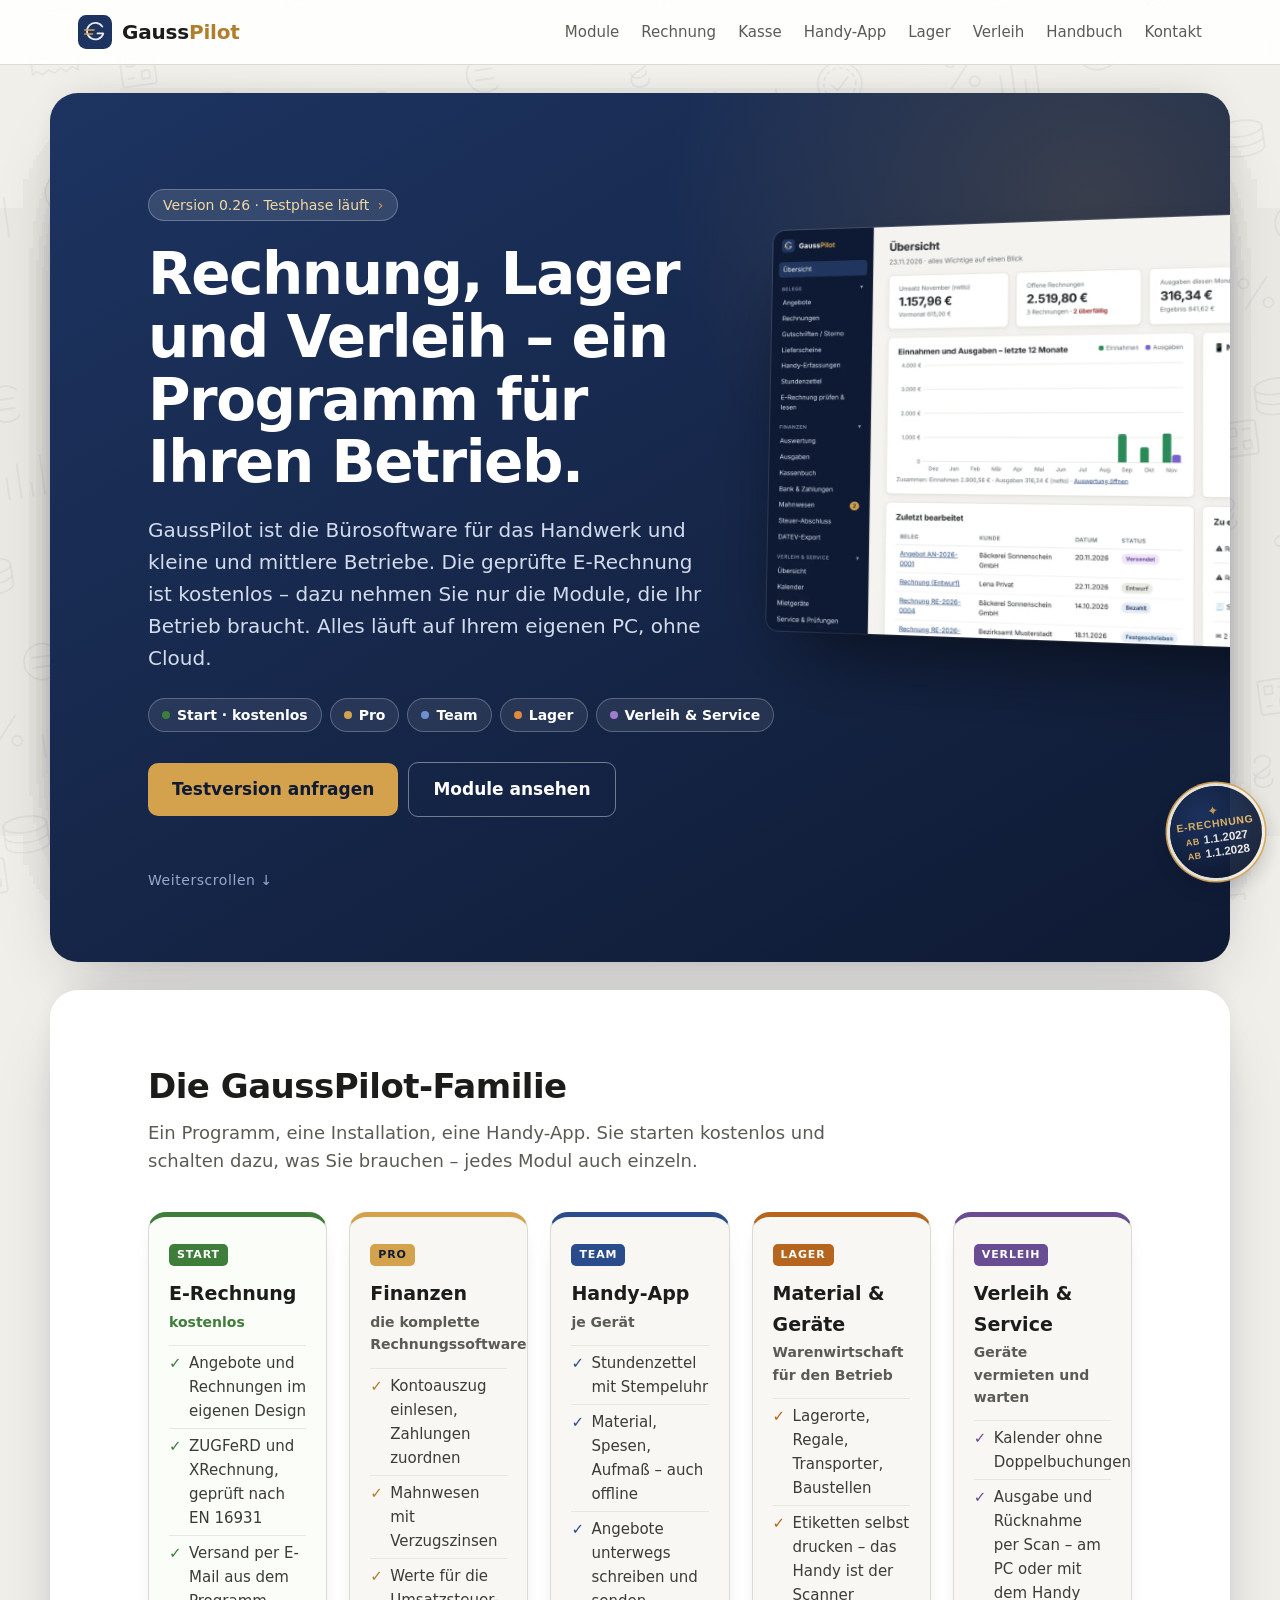
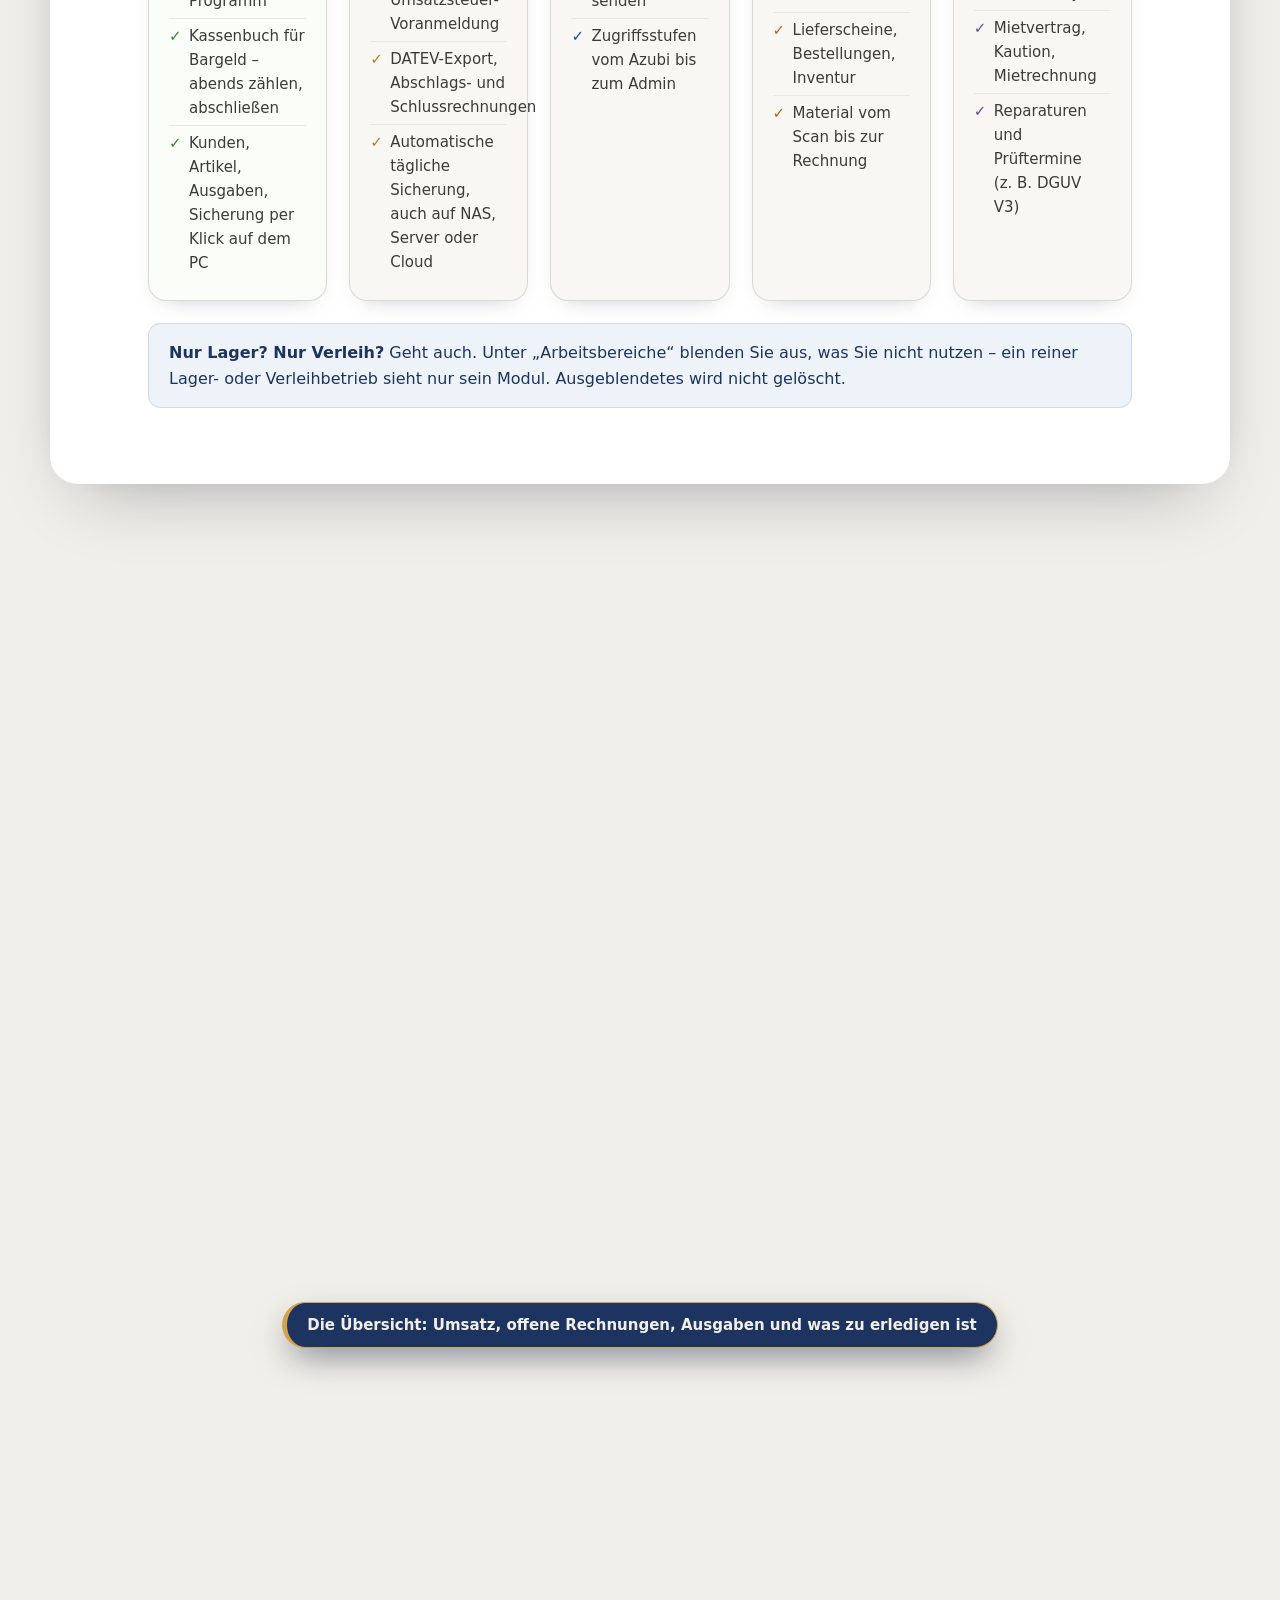
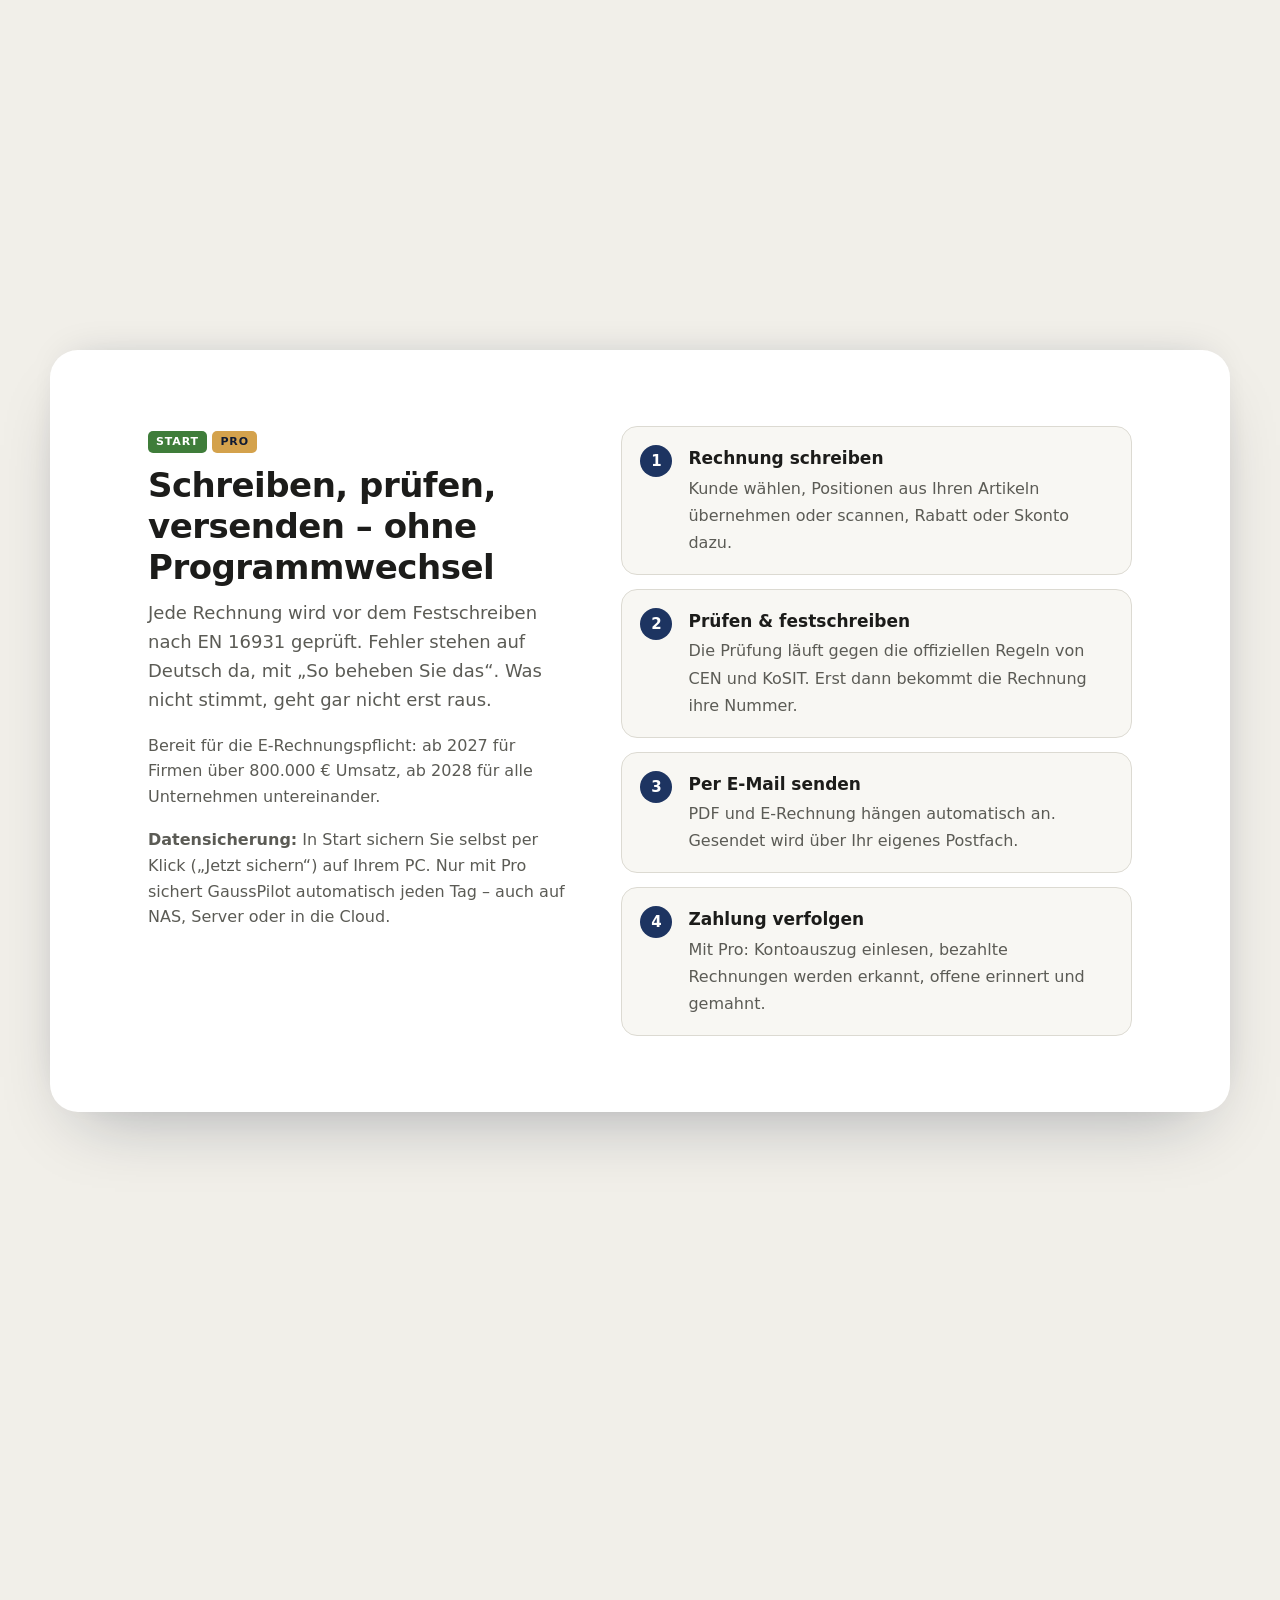
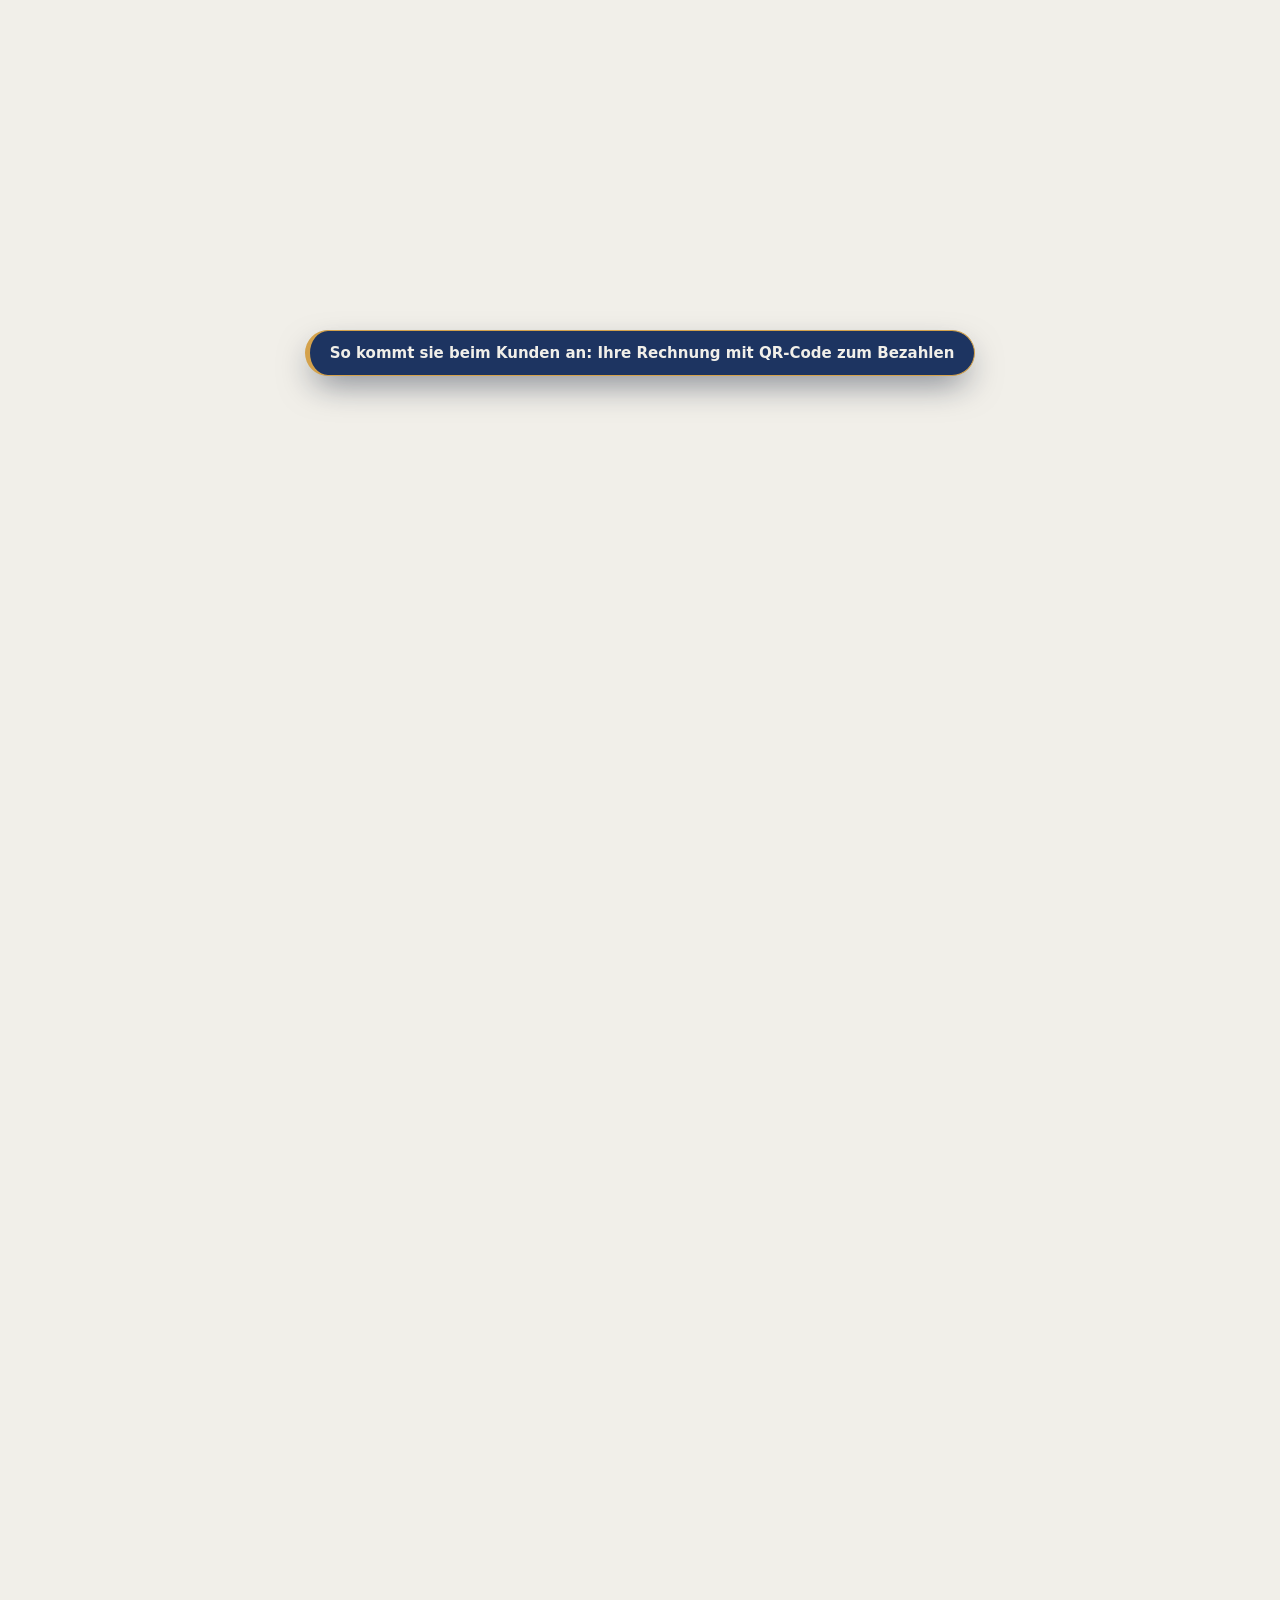
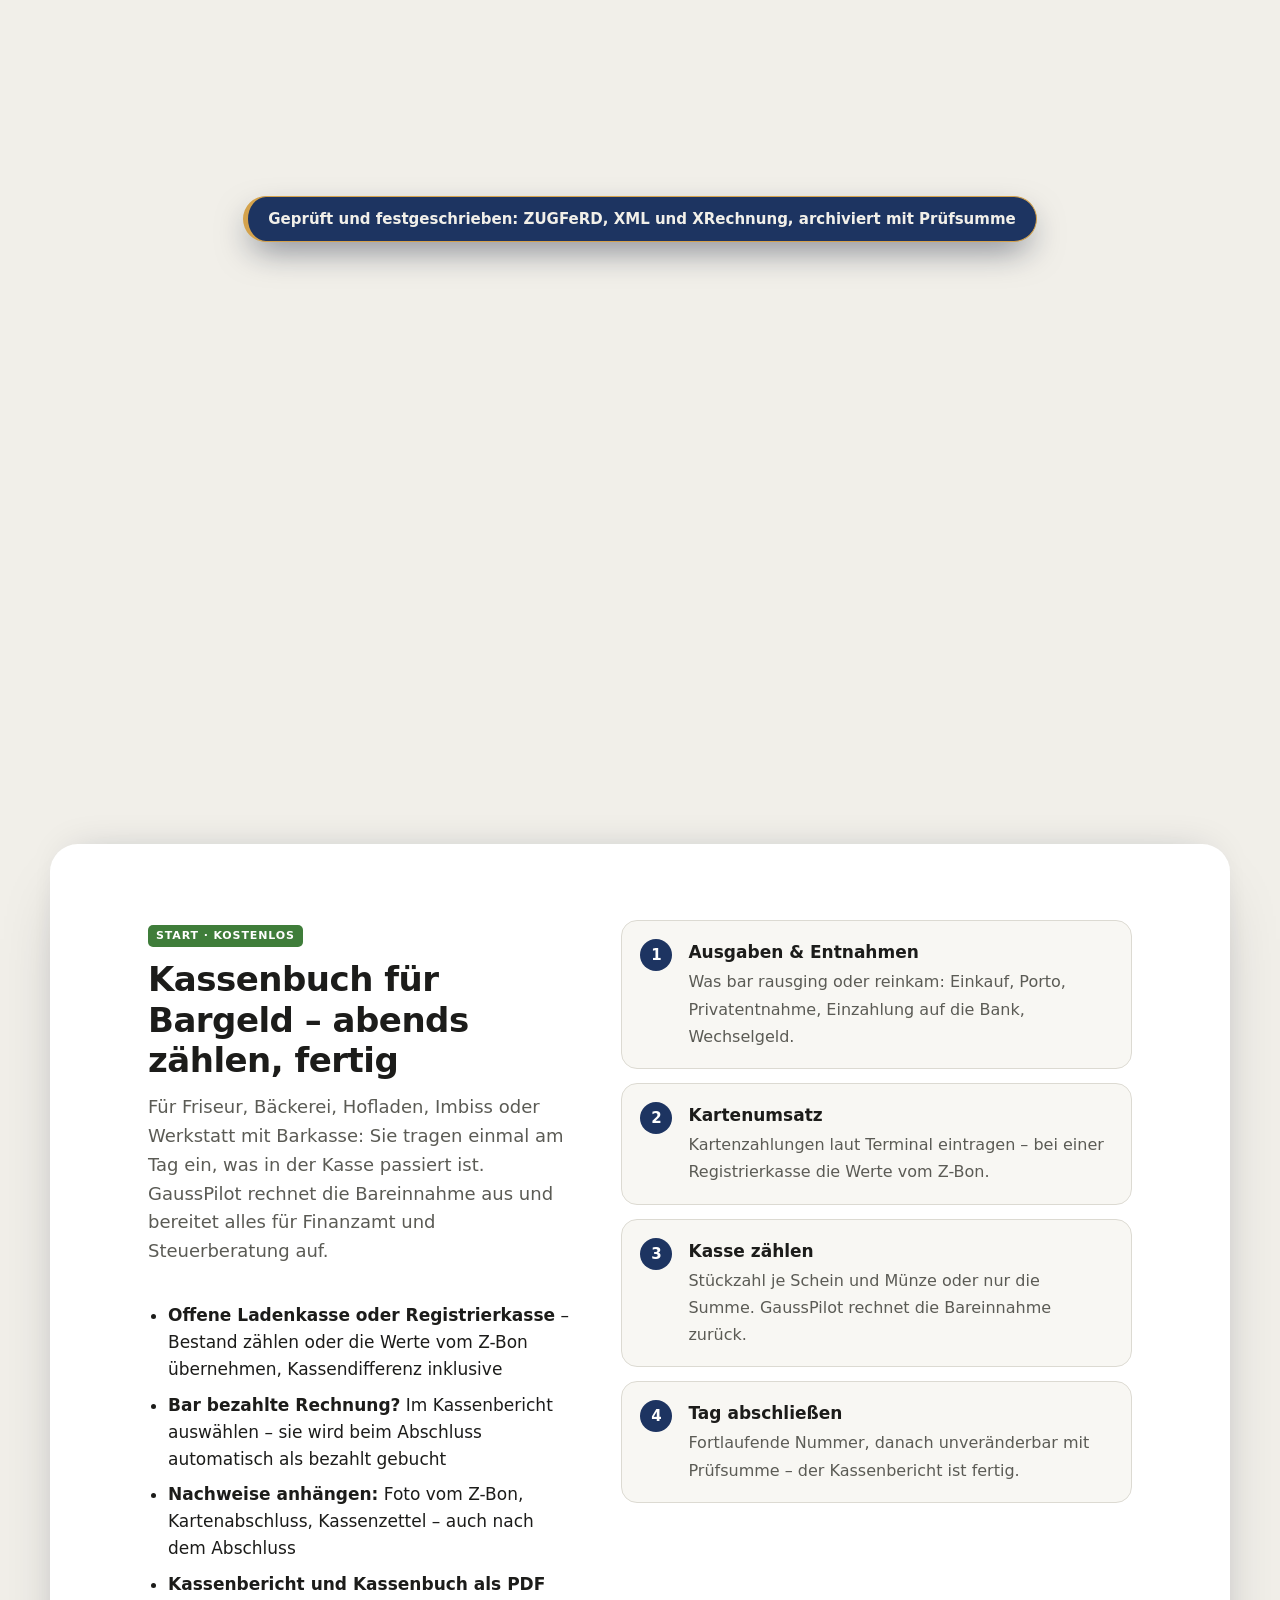
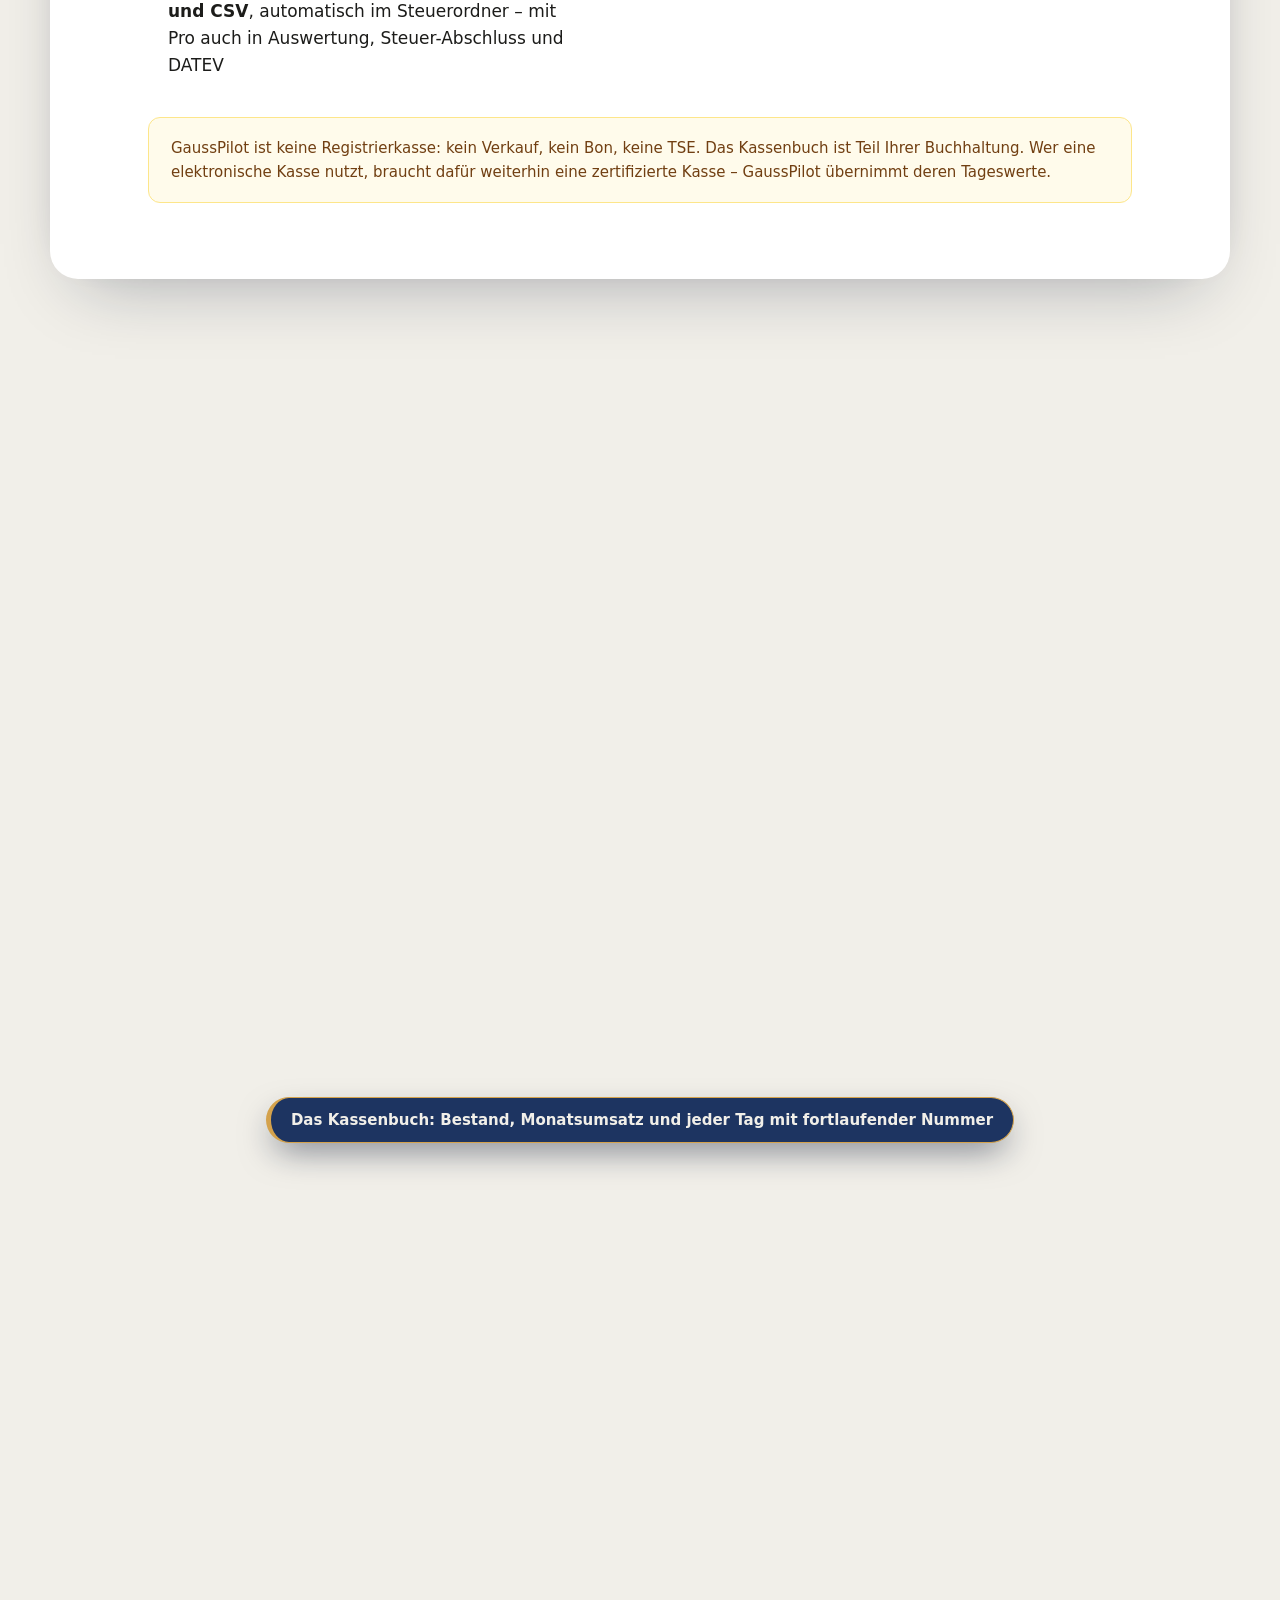
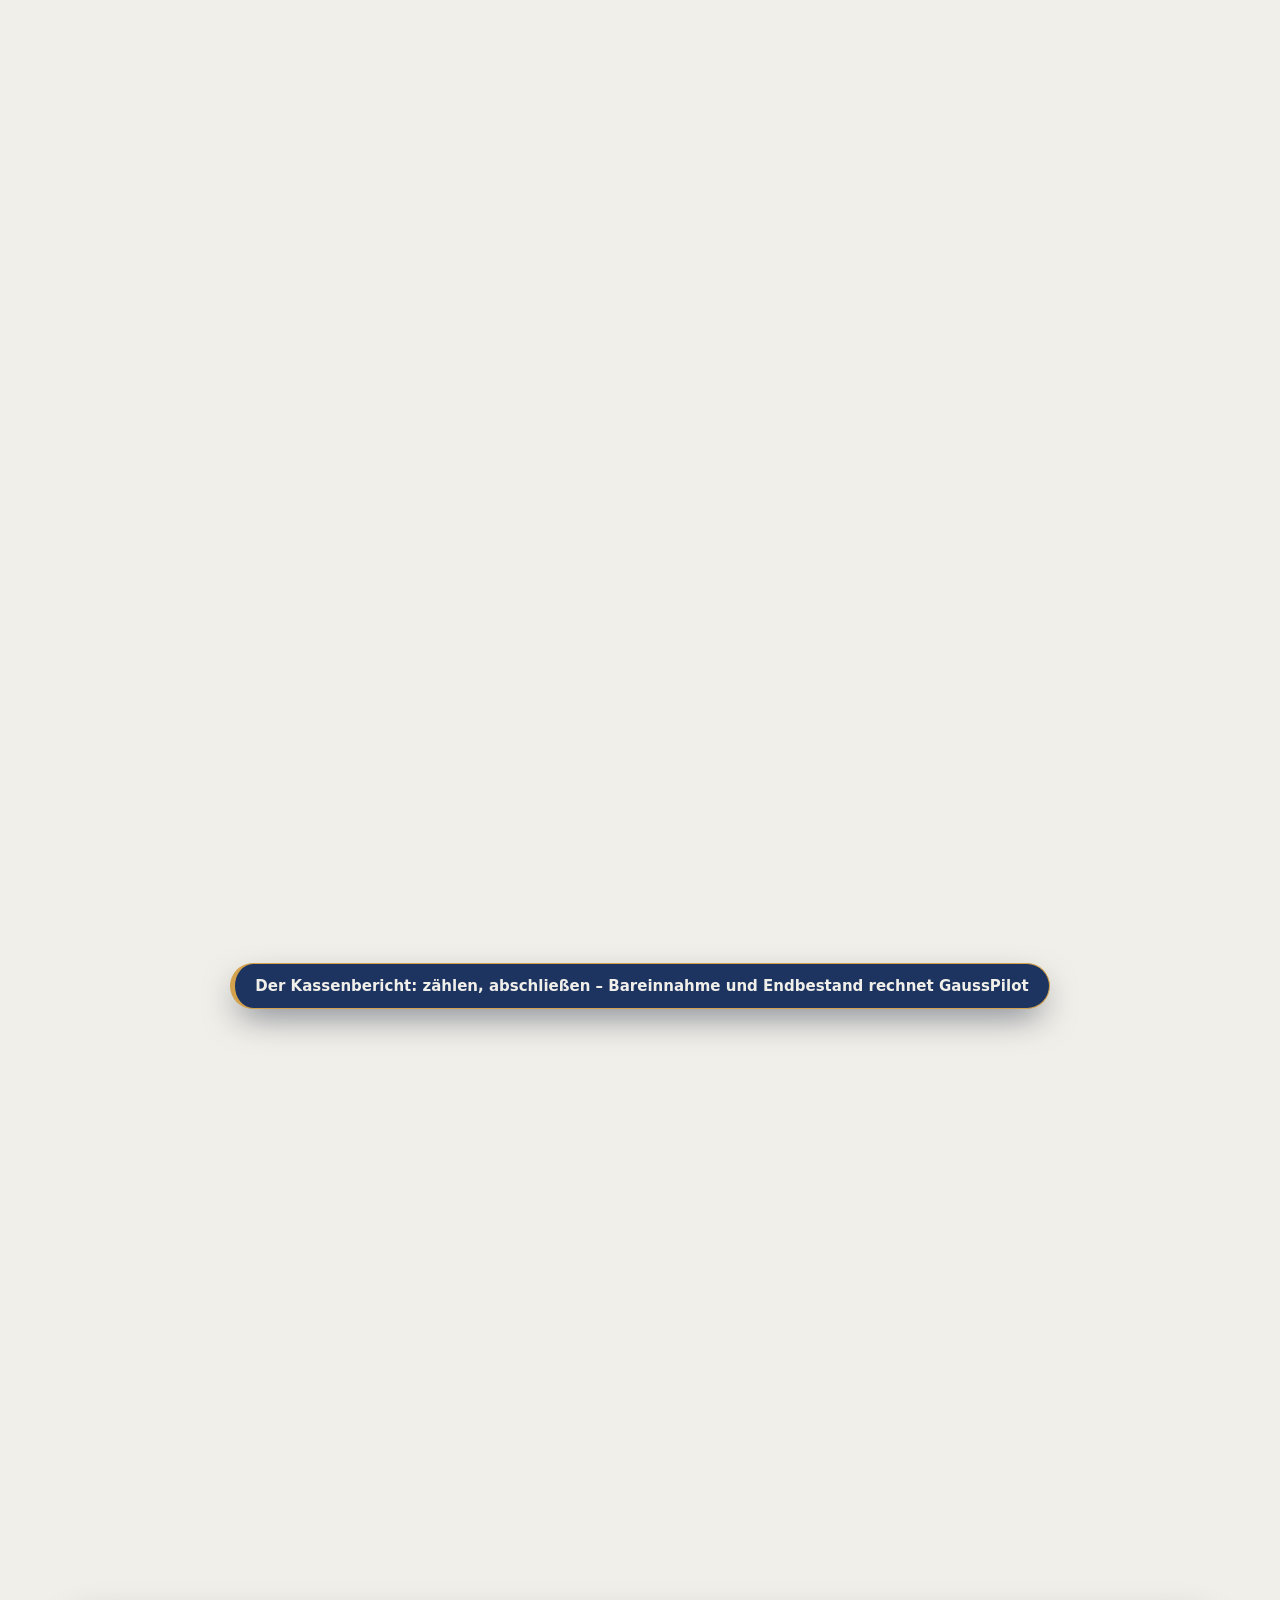
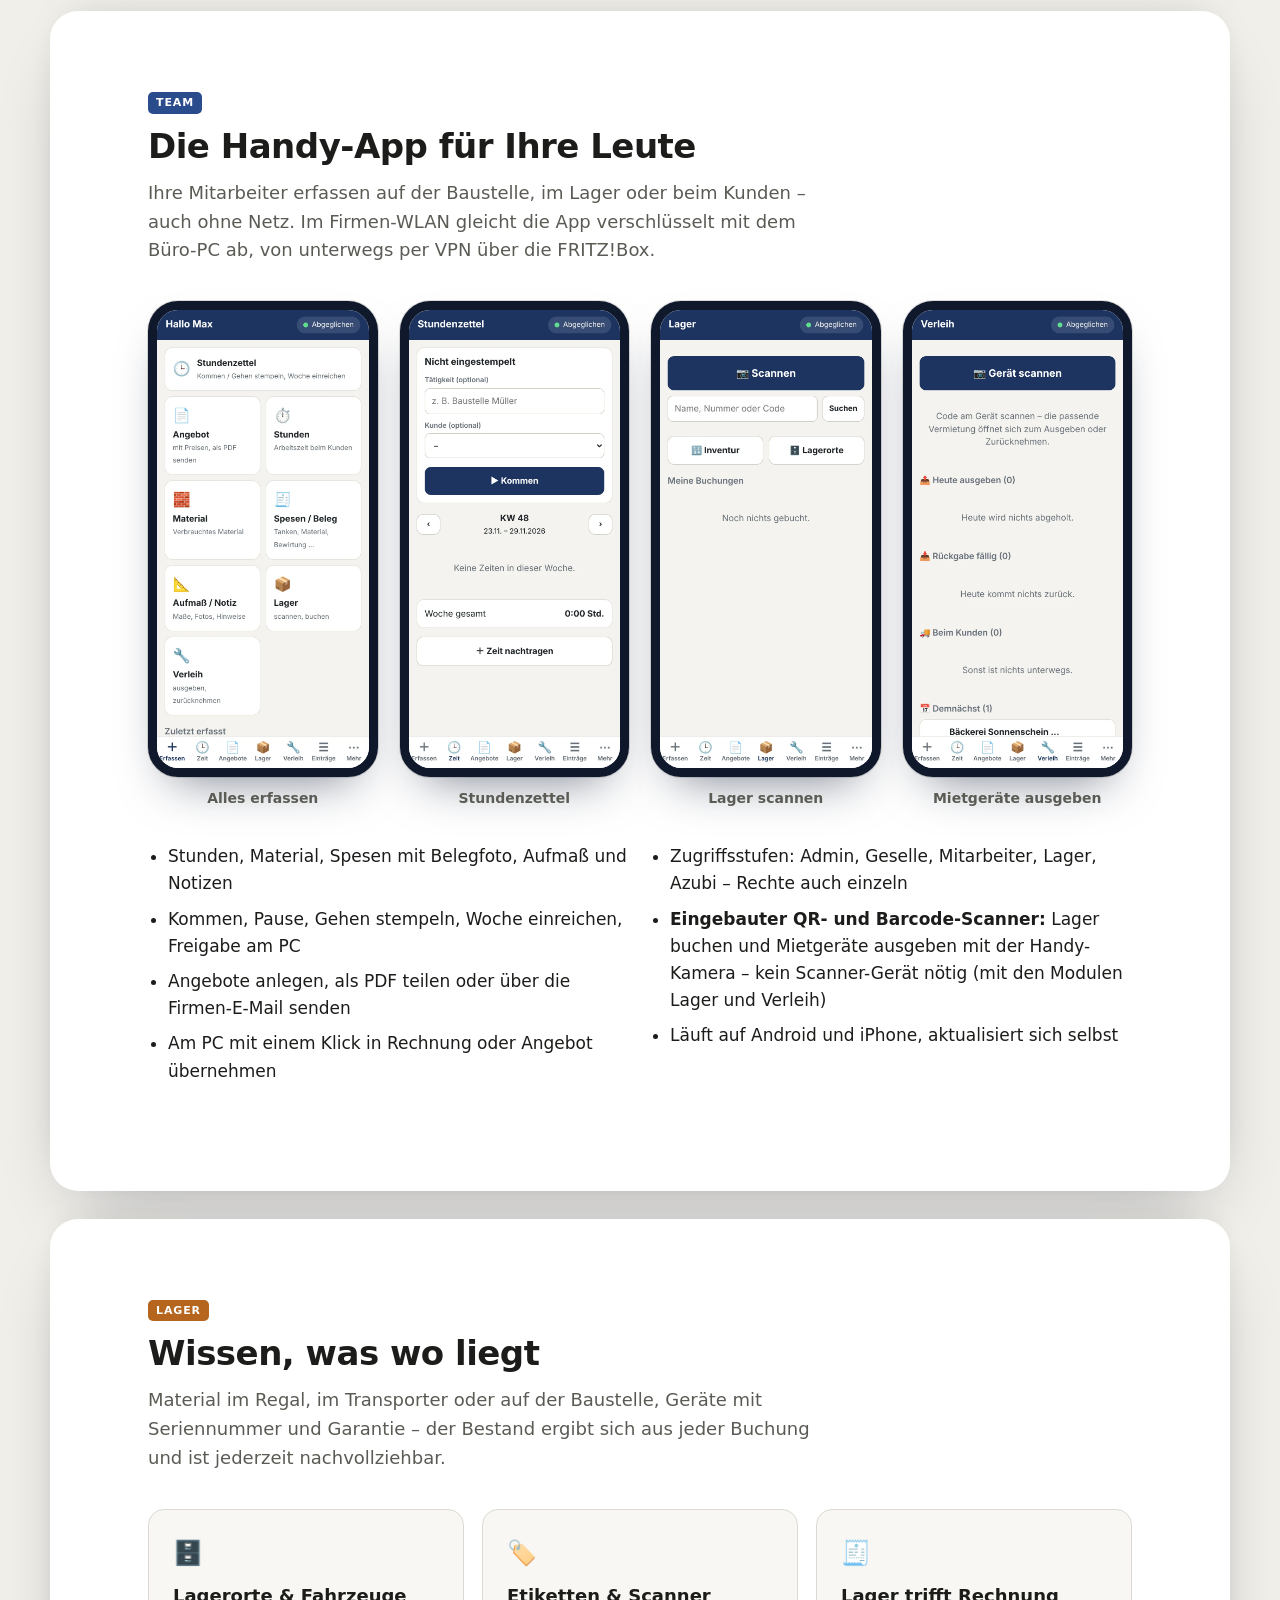
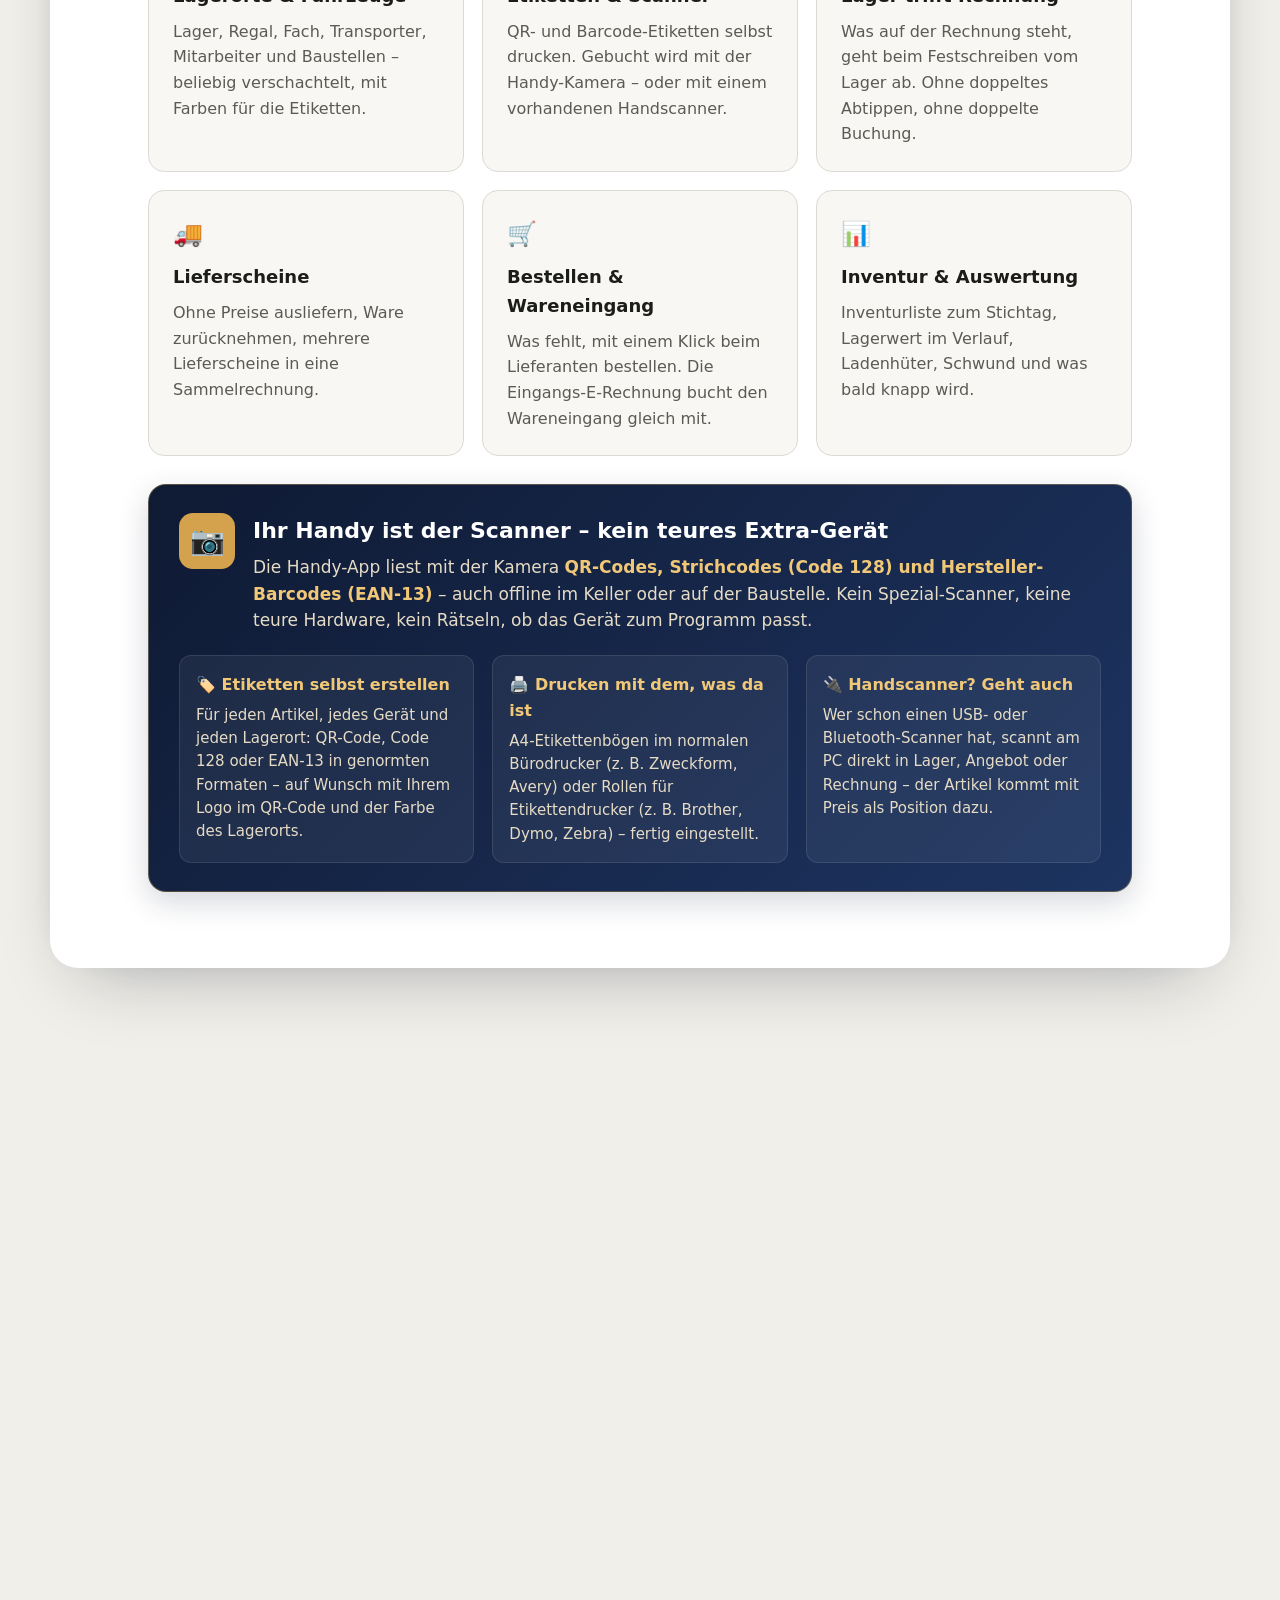
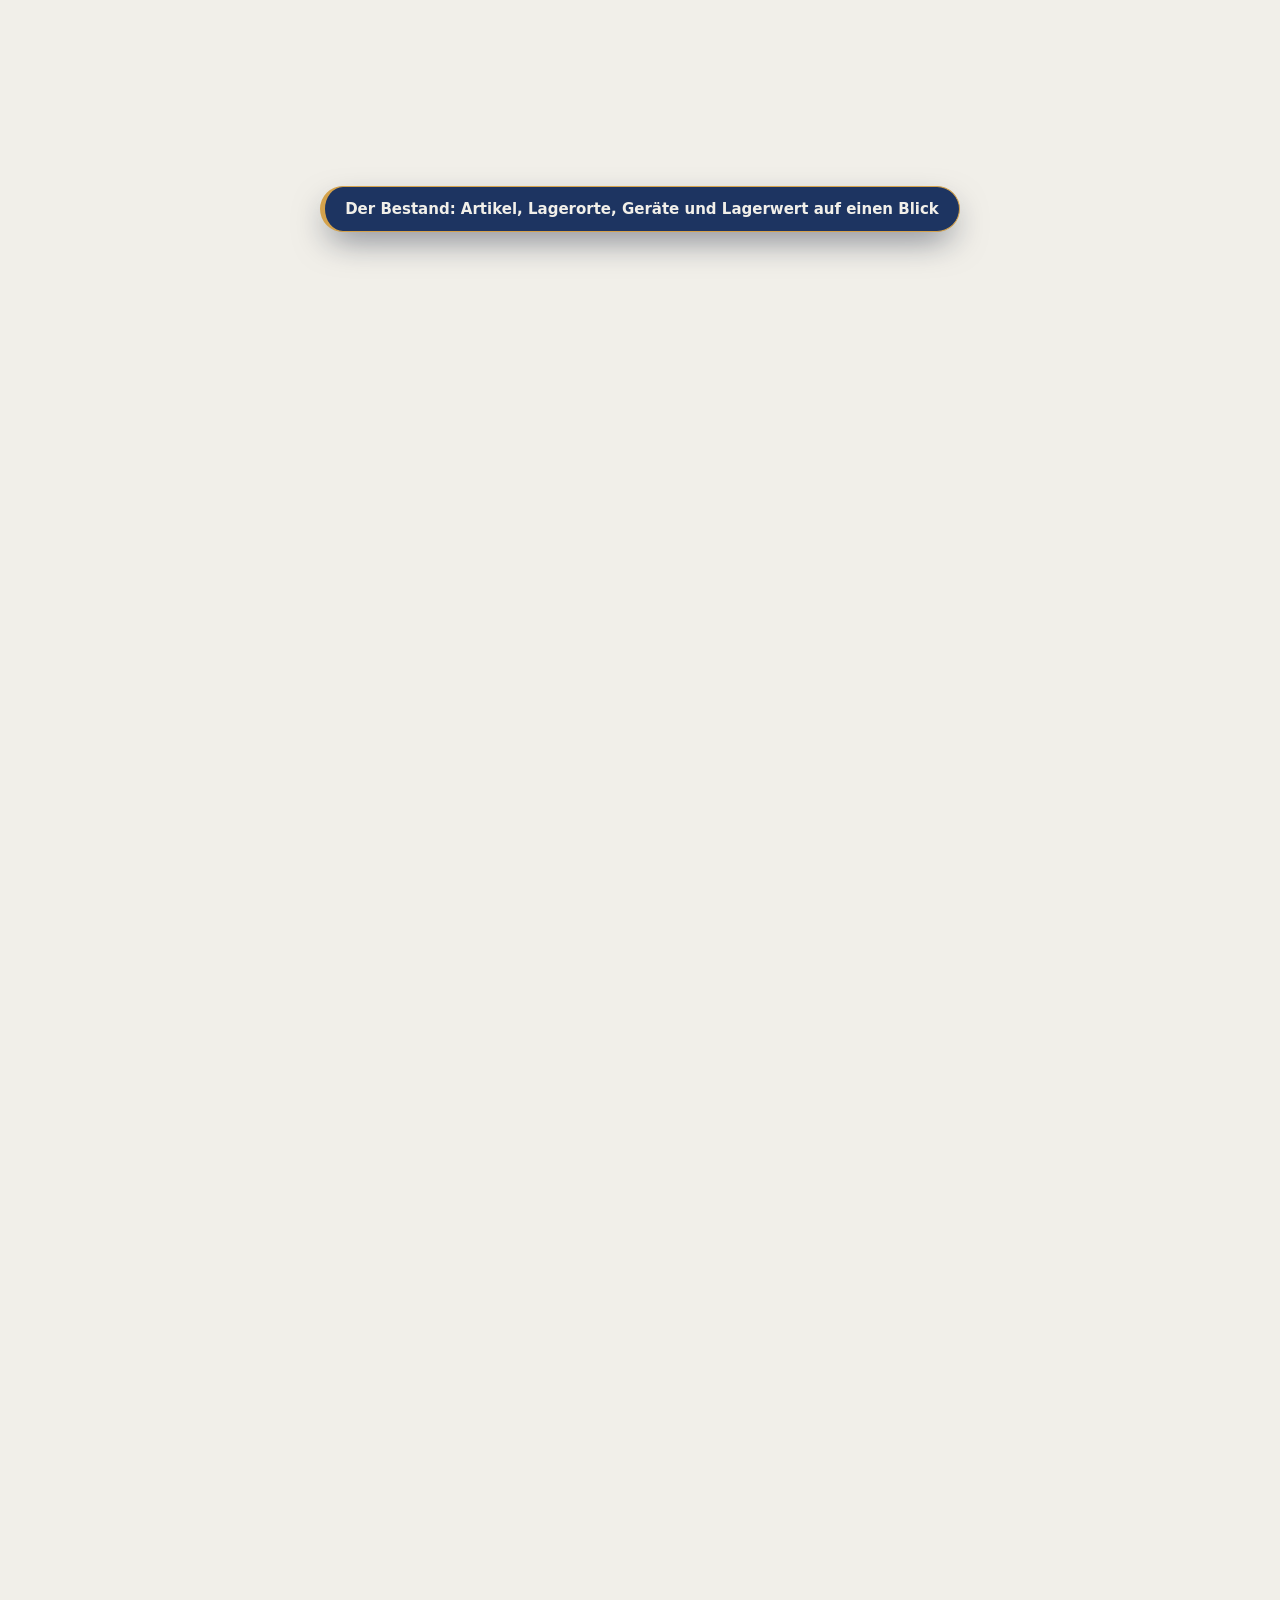
==== index.html @ b575642b "Add files via upload" ====
<!doctype html>
<html lang="de">
<head>
<meta charset="utf-8">
<meta name="viewport" content="width=device-width,initial-scale=1">
<title>GaussPilot – Rechnung, Lager und Verleih für kleine und mittlere Betriebe</title>
<meta name="description" content="GaussPilot: Bürosoftware für Handwerk und kleine und mittlere Betriebe. E-Rechnung nach EN 16931 kostenlos, dazu Module für Finanzen, Handy-App, Lager und Geräteverleih. Läuft lokal unter Windows und Linux.">
<meta name="theme-color" content="#1d3461">
<link rel="canonical" href="https://gausspilot.de/">
<meta property="og:title" content="GaussPilot – Rechnung, Lager und Verleih">
<meta property="og:description" content="Ein Programm für Ihren Betrieb: E-Rechnung kostenlos, dazu Pro, Handy-App, Lager und Verleih &amp; Service.">
<meta property="og:image" content="https://gausspilot.de/bilder/uebersicht.webp">
<link rel="stylesheet" href="style.css">
<script>document.documentElement.classList.add("js")</script>
<link rel="icon" href="data:image/svg+xml,%3Csvg xmlns='http://www.w3.org/2000/svg' viewBox='0 0 100 100'%3E%3Crect width='100' height='100' rx='24' fill='%231d3461'/%3E%3Cg transform='translate%2814.0 14.0%29 scale%280.72%29'%3E%3Cpath d='M80 28 A34 34 0 1 0 84 56 L60 56' fill='none' stroke='%23e9edf6' stroke-width='7' stroke-linecap='round' stroke-linejoin='round'/%3E%3Cpath d='M8 42 H46 M8 58 H40' stroke='%23d4a24c' stroke-width='6' stroke-linecap='round'/%3E%3C/g%3E%3C/svg%3E">
</head>
<body>

<div class="buehne" aria-hidden="true">
  <svg class="muster" width="100%" height="100%">
    <defs>
      <pattern id="p" width="260" height="260" patternUnits="userSpaceOnUse" patternTransform="rotate(-8)">
        <g fill="none" stroke="currentColor" stroke-width="1.4" stroke-linecap="round" stroke-linejoin="round">
          <!-- Beleg -->
          <path d="M22 18h46v62l-6-4-6 4-6-4-6 4-6-4-6 4-6-4-4 3z"/>
          <path d="M30 32h30M30 42h30M30 52h18M30 64h12M52 64h8"/>
          <!-- Münzen -->
          <ellipse cx="170" cy="40" rx="22" ry="8"/>
          <path d="M148 40v10c0 4.4 9.8 8 22 8s22-3.6 22-8V40M148 50v10c0 4.4 9.8 8 22 8s22-3.6 22-8V50"/>
          <!-- Euro -->
          <path d="M222 128a18 18 0 1 0 0 26M200 136h18M200 146h18"/>
          <!-- Paragraf -->
          <path d="M96 150c0-8 16-8 16 0 0 10-18 8-18 18s18 10 18 0M94 160c0 8 16 8 16 0"/>
          <!-- Stempel -->
          <circle cx="40" cy="200" r="22"/><circle cx="40" cy="200" r="16" stroke-dasharray="3 4"/>
          <path d="M31 200l6 6 12-12"/>
          <!-- Prozent -->
          <path d="M150 220l26-30"/><circle cx="152" cy="194" r="5"/><circle cx="174" cy="216" r="5"/>
          <!-- Diagramm -->
          <path d="M200 236v-22M212 236v-34M224 236v-14M236 236v-40"/>
          <!-- QR -->
          <rect x="110" y="70" width="34" height="34" rx="3"/><rect x="116" y="76" width="8" height="8"/><rect x="130" y="90" width="8" height="8"/><path d="M130 78h8M116 96h6"/>
        </g>
      </pattern>
    </defs>
    <rect width="100%" height="100%" fill="url(#p)"/>
  </svg>
  <div class="blick">
    <img data-bild="uebersicht" src="bilder/uebersicht.webp" width="1600" height="1000" alt="">
    <img data-bild="rechnung" src="bilder/rechnung.webp" width="720" height="744" alt="" class="hoch">
    <img data-bild="festgeschrieben" src="bilder/rechnung-festgeschrieben.webp" width="1600" height="1000" alt="">
    <img data-bild="kassenbuch" src="bilder/kassenbuch.webp" width="1600" height="1000" alt="">
    <img data-bild="kassenbericht" src="bilder/kassenbericht.webp" width="1600" height="1000" alt="">
    <img data-bild="lager" src="bilder/lager.webp" width="1600" height="1000" alt="">
    <img data-bild="lager-auswertung" src="bilder/lager-auswertung.webp" width="1600" height="1000" alt="">
    <img data-bild="verleih" src="bilder/verleih-kalender.webp" width="1600" height="1000" alt="">
    <img data-bild="steuer" src="bilder/steuer-abschluss.webp" width="1600" height="1000" alt="">
  </div>
</div>

<header class="top"><div class="wrap">
  <a class="marke" href="./"><span class="zeichen"><svg viewBox="0 0 100 100" width="34" height="34" aria-hidden="true"><rect width="100" height="100" rx="24" fill="#1d3461"/><g transform="translate(14.0 14.0) scale(0.72)"><path d="M80 28 A34 34 0 1 0 84 56 L60 56" fill="none" stroke="#e9edf6" stroke-width="7" stroke-linecap="round" stroke-linejoin="round"/><path d="M8 42 H46 M8 58 H40" stroke="#d4a24c" stroke-width="6" stroke-linecap="round"/></g></svg></span><span>Gauss<span class="pilot">Pilot</span></span></a>
  <nav><a class="opt" href="#familie">Module</a><a class="opt" href="#rechnung">Rechnung</a><a class="opt" href="#kasse">Kasse</a><a class="opt" href="#app">Handy-App</a><a class="opt" href="#lager">Lager</a><a class="opt" href="#verleih">Verleih</a><a href="handbuch.html">Handbuch</a><a href="#kontakt">Kontakt</a></nav>
</div></header>

<main>

<section class="karte-gross held">
  <div class="wrap">
    <img class="held-bild" src="bilder/uebersicht.webp" width="1600" height="1000" alt="GaussPilot-Übersicht mit Umsatz, offenen Rechnungen und Verleih" fetchpriority="high">
    <button type="button" class="status status-knopf" id="test-auf" aria-haspopup="dialog">Version 0.26 · Testphase läuft <span aria-hidden="true">›</span></button>
    <dialog class="testinfo" id="testinfo" aria-labelledby="testinfo-titel">
      <button type="button" class="ti-zu" id="test-zu" aria-label="Schließen">×</button>
      <span class="ti-marke">✦ Testphase</span>
      <h3 id="testinfo-titel">Die Testphase hat begonnen</h3>
      <p>Mit <b>Version 0.25.0</b> startet die Testphase von GaussPilot. Aktuell ist <b>0.26.2</b>. Wir suchen Betriebe, die GaussPilot im Alltag ausprobieren und uns sagen, was gut läuft und was fehlt.</p>
      <div class="ti-dank">
        <b>Ihr Dankeschön: 3 Jahre Komplettpaket kostenlos</b>
        <p>Die <b>ersten 20 Betriebe</b>, die GaussPilot 2–4 Wochen testen und uns eine Rückmeldung geben, erhalten <b>Pro und alle Module</b> (Team, Lager, Verleih &amp; Service) für 3 Jahre kostenlos.</p>
        <button type="button" class="knopf mail-zeigen" data-m="ed.tolipssuag@ofni">Als Tester melden – E-Mail anzeigen</button>
        <p class="ti-check"><a href="GaussPilot_Tester-Checkliste.pdf">📋 Die Tester-Checkliste für 2 Wochen (PDF)</a></p>
      </div>
      <p class="ti-hinweis">Testversion heißt: Es kann noch Fehler geben. Sichern Sie Ihre Daten regelmäßig. Fehler und Wünsche gern per E-Mail oder im <a href="https://github.com/hack-guru/gausspilot/discussions">Erfahrungsaustausch</a>.</p>
      <h4>Bisheriger Verlauf</h4>
      <ol class="ti-verlauf">
        <li><span>0.26</span><div>Lizenz mit Laufzeit – Pro und Module bequem verlängern</div></li>
        <li><span>0.25</span><div><b>Testphase beginnt</b> · Kassenbuch für Bargeld, Suche in langen Listen, Jahresinventur, Wiederherstellen unter Windows verbessert</div></li>
        <li><span>0.24</span><div>Verleih in der Handy-App, eigene Bestellmengen, Datensicherung per Klick</div></li>
        <li><span>0.23</span><div>Modul Verleih &amp; Service: Kalender, Mietvertrag, Kaution, Prüftermine</div></li>
        <li><span>0.21–0.22</span><div>Bestellungen beim Lieferanten, Wareneingang aus der E-Rechnung, Lager-Auswertung</div></li>
        <li><span>0.19–0.20</span><div>Lieferscheine, Zugriffsstufen für Mitarbeiter, Arbeitsbereiche ein- und ausblenden</div></li>
        <li><span>0.15–0.18</span><div>Modul Lager: Bestand, Etiketten, Scanner in der Handy-App, Material bis in die Rechnung</div></li>
        <li><span>0.14</span><div>GaussPilot wird eine Produktfamilie, Daten aus dem alten Programm übernehmen</div></li>
        <li><span>bis 0.13</span><div>Die Grundlage: Angebote, Rechnungen, geprüfte E-Rechnung, E-Mail-Versand, Handy-App</div></li>
      </ol>
    </dialog>
    <h1>Rechnung, Lager und Verleih – ein Programm für Ihren Betrieb.</h1>
    <p class="gross">GaussPilot ist die Bürosoftware für das Handwerk und kleine und mittlere Betriebe. Die geprüfte E&#8209;Rechnung ist kostenlos – dazu nehmen Sie nur die Module, die Ihr Betrieb braucht. Alles läuft auf Ihrem eigenen PC, ohne Cloud.</p>
    <div class="chips" aria-label="Module">
      <a href="#familie" class="chip c-start">Start · kostenlos</a><a href="#rechnung" class="chip c-pro">Pro</a><a href="#app" class="chip c-team">Team</a><a href="#lager" class="chip c-lager">Lager</a><a href="#verleih" class="chip c-verleih">Verleih &amp; Service</a>
    </div>
    <a class="knopf" href="#kontakt">Testversion anfragen</a><a class="knopf zwei" href="#familie">Module ansehen</a>
    <p class="scroll-hinweis">Weiterscrollen ↓</p>
  </div>
</section>

<div class="luecke"></div>

<section id="familie" class="karte-gross">
  <div class="wrap">
    <h2>Die GaussPilot-Familie</h2>
    <p class="lead">Ein Programm, eine Installation, eine Handy-App. Sie starten kostenlos und schalten dazu, was Sie brauchen – jedes Modul auch einzeln.</p>
    <div class="module">
      <article class="modul m-start">
        <span class="tag">START</span><h3>E-Rechnung</h3><p class="preis">kostenlos</p>
        <ul><li>Angebote und Rechnungen im eigenen Design</li><li>ZUGFeRD und XRechnung, geprüft nach EN 16931</li><li>Versand per E-Mail aus dem Programm</li><li>Kassenbuch für Bargeld – abends zählen, abschließen</li>
          <li>Kunden, Artikel, Ausgaben, Sicherung per Klick auf dem PC</li></ul>
      </article>
      <article class="modul m-pro">
        <span class="tag">PRO</span><h3>Finanzen</h3><p class="preis">die komplette Rechnungssoftware</p>
        <ul><li>Kontoauszug einlesen, Zahlungen zuordnen</li><li>Mahnwesen mit Verzugszinsen</li><li>Werte für die Umsatzsteuer-Voranmeldung</li><li>DATEV-Export, Abschlags- und Schlussrechnungen</li><li>Automatische tägliche Sicherung, auch auf NAS, Server oder Cloud</li></ul>
      </article>
      <article class="modul m-team">
        <span class="tag">TEAM</span><h3>Handy-App</h3><p class="preis">je Gerät</p>
        <ul><li>Stundenzettel mit Stempeluhr</li><li>Material, Spesen, Aufmaß – auch offline</li><li>Angebote unterwegs schreiben und senden</li><li>Zugriffsstufen vom Azubi bis zum Admin</li></ul>
      </article>
      <article class="modul m-lager">
        <span class="tag">LAGER</span><h3>Material &amp; Geräte</h3><p class="preis">Warenwirtschaft für den Betrieb</p>
        <ul><li>Lagerorte, Regale, Transporter, Baustellen</li><li>Etiketten selbst drucken – das Handy ist der Scanner</li><li>Lieferscheine, Bestellungen, Inventur</li><li>Material vom Scan bis zur Rechnung</li></ul>
      </article>
      <article class="modul m-verleih">
        <span class="tag">VERLEIH</span><h3>Verleih &amp; Service</h3><p class="preis">Geräte vermieten und warten</p>
        <ul><li>Kalender ohne Doppelbuchungen</li><li>Ausgabe und Rücknahme per Scan – am PC oder mit dem Handy</li><li>Mietvertrag, Kaution, Mietrechnung</li><li>Reparaturen und Prüftermine (z.&nbsp;B. DGUV V3)</li></ul>
      </article>
    </div>
    <div class="hinweis-blau"><b>Nur Lager? Nur Verleih?</b> Geht auch. Unter „Arbeitsbereiche“ blenden Sie aus, was Sie nicht nutzen – ein reiner Lager- oder Verleihbetrieb sieht nur sein Modul. Ausgeblendetes wird nicht gelöscht.</div>
  </div>
</section>

<div class="fenster" data-zeige="uebersicht"><span class="schild">Die Übersicht: Umsatz, offene Rechnungen, Ausgaben und was zu erledigen ist</span></div>

<section id="rechnung" class="karte-gross">
  <div class="wrap zwei-spalten">
    <div>
      <span class="tag-klein c-start">START</span> <span class="tag-klein c-pro">PRO</span>
      <h2>Schreiben, prüfen, versenden – ohne Programmwechsel</h2>
      <p class="lead">Jede Rechnung wird vor dem Festschreiben nach EN 16931 geprüft. Fehler stehen auf Deutsch da, mit „So beheben Sie das“. Was nicht stimmt, geht gar nicht erst raus.</p>
      <p class="lead klein">Bereit für die E-Rechnungspflicht: ab 2027 für Firmen über 800.000 € Umsatz, ab 2028 für alle Unternehmen untereinander.</p>
      <p class="lead klein"><b>Datensicherung:</b> In Start sichern Sie selbst per Klick („Jetzt sichern“) auf Ihrem PC. Nur mit Pro sichert GaussPilot automatisch jeden Tag – auch auf NAS, Server oder in die Cloud.</p>
    </div>
    <ol class="schritte">
      <li><b>Rechnung schreiben</b><span>Kunde wählen, Positionen aus Ihren Artikeln übernehmen oder scannen, Rabatt oder Skonto dazu.</span></li>
      <li><b>Prüfen &amp; festschreiben</b><span>Die Prüfung läuft gegen die offiziellen Regeln von CEN und KoSIT. Erst dann bekommt die Rechnung ihre Nummer.</span></li>
      <li><b>Per E-Mail senden</b><span>PDF und E-Rechnung hängen automatisch an. Gesendet wird über Ihr eigenes Postfach.</span></li>
      <li><b>Zahlung verfolgen</b><span>Mit Pro: Kontoauszug einlesen, bezahlte Rechnungen werden erkannt, offene erinnert und gemahnt.</span></li>
    </ol>
  </div>
</section>

<div class="fenster" data-zeige="rechnung"><span class="schild">So kommt sie beim Kunden an: Ihre Rechnung mit QR-Code zum Bezahlen</span></div>

<div class="fenster" data-zeige="festgeschrieben"><span class="schild">Geprüft und festgeschrieben: ZUGFeRD, XML und XRechnung, archiviert mit Prüfsumme</span></div>

<section id="kasse" class="karte-gross">
  <div class="wrap zwei-spalten">
    <div>
      <span class="tag-klein c-start">START · KOSTENLOS</span>
      <h2>Kassenbuch für Bargeld – abends zählen, fertig</h2>
      <p class="lead">Für Friseur, Bäckerei, Hofladen, Imbiss oder Werkstatt mit Barkasse: Sie tragen einmal am Tag ein, was in der Kasse passiert ist. GaussPilot rechnet die Bareinnahme aus und bereitet alles für Finanzamt und Steuerberatung auf.</p>
      <ul class="liste eins">
        <li><b>Offene Ladenkasse oder Registrierkasse</b> – Bestand zählen oder die Werte vom Z-Bon übernehmen, Kassendifferenz inklusive</li>
        <li><b>Bar bezahlte Rechnung?</b> Im Kassenbericht auswählen – sie wird beim Abschluss automatisch als bezahlt gebucht</li>
        <li><b>Nachweise anhängen:</b> Foto vom Z-Bon, Kartenabschluss, Kassenzettel – auch nach dem Abschluss</li>
        <li><b>Kassenbericht und Kassenbuch als PDF und CSV</b>, automatisch im Steuerordner – mit Pro auch in Auswertung, Steuer-Abschluss und DATEV</li>
      </ul>
    </div>
    <ol class="schritte">
      <li><b>Ausgaben &amp; Entnahmen</b><span>Was bar rausging oder reinkam: Einkauf, Porto, Privatentnahme, Einzahlung auf die Bank, Wechselgeld.</span></li>
      <li><b>Kartenumsatz</b><span>Kartenzahlungen laut Terminal eintragen – bei einer Registrierkasse die Werte vom Z-Bon.</span></li>
      <li><b>Kasse zählen</b><span>Stückzahl je Schein und Münze oder nur die Summe. GaussPilot rechnet die Bareinnahme zurück.</span></li>
      <li><b>Tag abschließen</b><span>Fortlaufende Nummer, danach unveränderbar mit Prüfsumme – der Kassenbericht ist fertig.</span></li>
    </ol>
  </div>
  <div class="wrap"><p class="hinweis">GaussPilot ist keine Registrierkasse: kein Verkauf, kein Bon, keine TSE. Das Kassenbuch ist Teil Ihrer Buchhaltung. Wer eine elektronische Kasse nutzt, braucht dafür weiterhin eine zertifizierte Kasse – GaussPilot übernimmt deren Tageswerte.</p></div>
</section>

<div class="fenster" data-zeige="kassenbuch"><span class="schild">Das Kassenbuch: Bestand, Monatsumsatz und jeder Tag mit fortlaufender Nummer</span></div>

<div class="fenster" data-zeige="kassenbericht"><span class="schild">Der Kassenbericht: zählen, abschließen – Bareinnahme und Endbestand rechnet GaussPilot</span></div>

<section id="app" class="karte-gross">
  <div class="wrap">
    <span class="tag-klein c-team">TEAM</span>
    <h2>Die Handy-App für Ihre Leute</h2>
    <p class="lead">Ihre Mitarbeiter erfassen auf der Baustelle, im Lager oder beim Kunden – auch ohne Netz. Im Firmen-WLAN gleicht die App verschlüsselt mit dem Büro-PC ab, von unterwegs per VPN über die FRITZ!Box.</p>
    <div class="handys">
      <figure><img src="bilder/app-start.webp" width="390" height="844" alt="Handy-App: Startseite mit Stundenzettel, Angebot, Stunden, Material, Spesen, Aufmaß, Lager und Verleih" loading="lazy"><figcaption>Alles erfassen</figcaption></figure>
      <figure><img src="bilder/app-zeit.webp" width="390" height="844" alt="Handy-App: Stundenzettel mit Kommen und Gehen" loading="lazy"><figcaption>Stundenzettel</figcaption></figure>
      <figure><img src="bilder/app-lager.webp" width="390" height="844" alt="Handy-App: Lager scannen und buchen" loading="lazy"><figcaption>Lager scannen</figcaption></figure>
      <figure><img src="bilder/app-verleih.webp" width="390" height="844" alt="Handy-App: Verleih – Gerät scannen, ausgeben und zurücknehmen" loading="lazy"><figcaption>Mietgeräte ausgeben</figcaption></figure>
    </div>
    <ul class="liste">
      <li>Stunden, Material, Spesen mit Belegfoto, Aufmaß und Notizen</li>
      <li>Kommen, Pause, Gehen stempeln, Woche einreichen, Freigabe am PC</li>
      <li>Angebote anlegen, als PDF teilen oder über die Firmen-E-Mail senden</li>
      <li>Am PC mit einem Klick in Rechnung oder Angebot übernehmen</li>
      <li>Zugriffsstufen: Admin, Geselle, Mitarbeiter, Lager, Azubi – Rechte auch einzeln</li>
      <li><b>Eingebauter QR- und Barcode-Scanner:</b> Lager buchen und Mietgeräte ausgeben mit der Handy-Kamera – kein Scanner-Gerät nötig (mit den Modulen Lager und Verleih)</li>
      <li>Läuft auf Android und iPhone, aktualisiert sich selbst</li>
    </ul>
  </div>
</section>

<div class="luecke"></div>

<section id="lager" class="karte-gross">
  <div class="wrap">
    <span class="tag-klein c-lager">LAGER</span>
    <h2>Wissen, was wo liegt</h2>
    <p class="lead">Material im Regal, im Transporter oder auf der Baustelle, Geräte mit Seriennummer und Garantie – der Bestand ergibt sich aus jeder Buchung und ist jederzeit nachvollziehbar.</p>
    <div class="raster">
      <div class="kachel"><div class="ic">🗄️</div><h3>Lagerorte &amp; Fahrzeuge</h3><p>Lager, Regal, Fach, Transporter, Mitarbeiter und Baustellen – beliebig verschachtelt, mit Farben für die Etiketten.</p></div>
      <div class="kachel"><div class="ic">🏷️</div><h3>Etiketten &amp; Scanner</h3><p>QR- und Barcode-Etiketten selbst drucken. Gebucht wird mit der Handy-Kamera – oder mit einem vorhandenen Handscanner.</p></div>
      <div class="kachel"><div class="ic">🧾</div><h3>Lager trifft Rechnung</h3><p>Was auf der Rechnung steht, geht beim Festschreiben vom Lager ab. Ohne doppeltes Abtippen, ohne doppelte Buchung.</p></div>
      <div class="kachel"><div class="ic">🚚</div><h3>Lieferscheine</h3><p>Ohne Preise ausliefern, Ware zurücknehmen, mehrere Lieferscheine in eine Sammelrechnung.</p></div>
      <div class="kachel"><div class="ic">🛒</div><h3>Bestellen &amp; Wareneingang</h3><p>Was fehlt, mit einem Klick beim Lieferanten bestellen. Die Eingangs-E-Rechnung bucht den Wareneingang gleich mit.</p></div>
      <div class="kachel"><div class="ic">📊</div><h3>Inventur &amp; Auswertung</h3><p>Inventurliste zum Stichtag, Lagerwert im Verlauf, Ladenhüter, Schwund und was bald knapp wird.</p></div>
    </div>
    <div class="scanbox">
      <div class="scan-kopf">
        <div class="scan-ic">📷</div>
        <div>
          <h3>Ihr Handy ist der Scanner – kein teures Extra-Gerät</h3>
          <p>Die Handy-App liest mit der Kamera <b>QR-Codes, Strichcodes (Code 128) und Hersteller-Barcodes (<span style="white-space:nowrap">EAN-13</span>)</b> – auch offline im Keller oder auf der Baustelle. Kein Spezial-Scanner, keine teure Hardware, kein Rätseln, ob das Gerät zum Programm passt.</p>
        </div>
      </div>
      <div class="scan-raster">
        <div><h4>🏷️ Etiketten selbst erstellen</h4><p>Für jeden Artikel, jedes Gerät und jeden Lagerort: QR-Code, Code 128 oder EAN-13 in genormten Formaten – auf Wunsch mit Ihrem Logo im QR-Code und der Farbe des Lagerorts.</p></div>
        <div><h4>🖨️ Drucken mit dem, was da ist</h4><p>A4-Etikettenbögen im normalen Bürodrucker (z. B. Zweckform, Avery) oder Rollen für Etikettendrucker (z. B. Brother, Dymo, Zebra) – fertig eingestellt.</p></div>
        <div><h4>🔌 Handscanner? Geht auch</h4><p>Wer schon einen USB- oder Bluetooth-Scanner hat, scannt am PC direkt in Lager, Angebot oder Rechnung – der Artikel kommt mit Preis als Position dazu.</p></div>
      </div>
    </div>
  </div>
</section>

<div class="fenster" data-zeige="lager"><span class="schild">Der Bestand: Artikel, Lagerorte, Geräte und Lagerwert auf einen Blick</span></div>

<div class="fenster" data-zeige="lager-auswertung"><span class="schild">Die Lager-Auswertung: Lagerwert, Ladenhüter, Schwund und was bald knapp wird</span></div>

<section id="verleih" class="karte-gross">
  <div class="wrap zwei-spalten">
    <div>
      <span class="tag-klein c-verleih">VERLEIH</span>
      <h2>Geräte vermieten – und im Blick behalten</h2>
      <p class="lead">Für Werkzeugverleih, Gerüstbau, Event- und Maschinenvermietung: vom Kalender bis zur Mietrechnung in einem Ablauf. Reparaturen, Wartungen und wiederkehrende Prüfungen gleich mit.</p>
      <p class="lead klein">Läuft auch ohne Lager und ohne Pro – die Geräteverwaltung ist dabei.</p>
    </div>
    <ol class="schritte">
      <li><b>Reservieren</b><span>Im Kalender über vier Wochen – Doppelbuchungen sind ausgeschlossen, defekte Geräte gesperrt.</span></li>
      <li><b>Ausgeben</b><span>Gerät scannen – am PC oder mit dem Handy im Lager –, Zustand und Kaution festhalten, Mietvertrag mit Übergabeprotokoll als PDF.</span></li>
      <li><b>Zurücknehmen</b><span>Zustand prüfen, Schäden notieren – auch offline in der Handy-App. Auf Wunsch entsteht gleich ein Reparatur-Auftrag.</span></li>
      <li><b>Abrechnen</b><span>Der günstigste Preis aus Tagen und Wochen wird automatisch ermittelt, als E-Rechnung wie gewohnt.</span></li>
    </ol>
  </div>
</section>

<div class="fenster" data-zeige="verleih"><span class="schild">Der Verleih-Kalender: welches Gerät wann reserviert oder beim Kunden ist</span></div>

<section id="steuer" class="karte-gross">
  <div class="wrap">
    <span class="tag-klein c-pro">PRO</span>
    <h2>Steuer &amp; ELSTER</h2>
    <p class="lead">GaussPilot ermittelt aus Ihren Belegen die Werte für die Umsatzsteuer-Voranmeldung – monatlich oder vierteljährlich, Soll- oder Ist-Versteuerung.</p>
    <ul class="liste">
      <li>Kennzahlen der Umsatzsteuer-Voranmeldung als PDF und CSV</li>
      <li>Regelbesteuerung, Kleinunternehmer, Reverse Charge, innergemeinschaftliche Lieferung</li>
      <li>Ausgabenbuch und Auswertung mit Einnahmen, Ausgaben und Ergebnis</li>
      <li>Dauerfristverlängerung und Fälligkeiten im Blick</li>
      <li>DATEV-Buchungsstapel für die Steuerberatung</li>
      <li>In Vorbereitung: direkte Übermittlung an ELSTER</li>
    </ul>
    <p class="hinweis">GaussPilot ist eine rechnerische Hilfe und ersetzt keine Steuerberatung. Bitte stimmen Sie den Einsatz vorab mit Ihrer Steuerberatung ab.</p>
  </div>
</section>

<div class="fenster" data-zeige="steuer"><span class="schild">Der Steuer-Abschluss: Kennzahlen 81, 66, 83 – fertig für Mein ELSTER</span></div>

<section id="passt" class="karte-gross">
  <div class="wrap">
    <h2>Passt GaussPilot zu mir?</h2>
    <p class="lead">Ein paar Beispiele, wie Betriebe ihr GaussPilot zusammenstellen können:</p>
    <div class="beispiele">
      <div class="beispiel"><h3>🎨 Malerbetrieb, 4 Leute</h3><p>Angebote und Rechnungen, Stundenzettel und Material per Handy, Mahnwesen und DATEV für die Steuerberatung.</p><div class="mini"><span class="c-start">Start</span><span class="c-pro">Pro</span><span class="c-team">Team</span></div></div>
      <div class="beispiel"><h3>⚡ Elektro mit Transportern</h3><p>Material im Lager und in den Fahrzeugen, Entnahme per Scan auf der Baustelle, direkt in die Rechnung.</p><div class="mini"><span class="c-start">Start</span><span class="c-pro">Pro</span><span class="c-team">Team</span><span class="c-lager">Lager</span></div></div>
      <div class="beispiel"><h3>🔧 Werkzeug- und Geräteverleih</h3><p>Kalender, Ausgabe und Rücknahme, Kaution, Prüftermine – und die Mietrechnung als E-Rechnung.</p><div class="mini"><span class="c-start">Start</span><span class="c-verleih">Verleih &amp; Service</span></div></div>
      <div class="beispiel"><h3>✂️ Friseursalon mit Barkasse</h3><p>Kassenbuch jeden Abend, Rechnungen für Firmenkunden – auch als Kleinunternehmer nach § 19 UStG. Alles in der kostenlosen Version.</p><div class="mini"><span class="c-start">Start</span></div></div>
    </div>
    <p class="weiter">Unsicher? Im <a href="https://github.com/hack-guru/gausspilot/discussions">Erfahrungsaustausch</a> erzählen Betriebe, wie sie GaussPilot einsetzen – oder schreiben Sie uns.</p>
  </div>
</section>

<div class="luecke"></div>

<section id="besonderes" class="karte-gross">
  <div class="wrap">
    <h2>Was GaussPilot besonders macht</h2>
    <p class="lead">Dinge, die Sie bei vielen Programmen vergeblich suchen. Zum Aufklappen:</p>
    <div class="klapp">
      <details open><summary>🏠 Ihre Daten bleiben bei Ihnen</summary><p>GaussPilot läuft auf Ihrem eigenen PC unter Windows oder Linux – ohne Cloud und ohne Internetzwang. Anmeldung mit 2-Faktor, verschlüsselte Zugangsdaten, Sicherung per Klick – mit Pro automatisch.</p></details>
      <details><summary>📱 Eine Handy-App, die ohne Netz funktioniert</summary><p>Erfassen, scannen, Angebote schreiben – komplett offline. Abgeglichen wird verschlüsselt im Firmen-WLAN oder per VPN über die FRITZ!Box, ganz ohne Portfreigabe.</p></details>
      <details><summary>🛟 Was passiert, wenn es GaussPilot nicht mehr gibt?</summary><p>Ihre Daten liegen bei Ihnen auf dem PC – nicht bei uns. Das kostenlose Grundprogramm läuft ohne Laufzeit und ohne Internet einfach weiter. Alles, was Sie in Pro und den Modulen erfasst haben, bleibt ansehbar und lässt sich exportieren: DATEV-Export für die Steuerberatung, Listen als CSV, Rechnungen als E-Rechnung (PDF und XML). Ihre festgeschriebenen Rechnungen liegen außerdem jederzeit als PDF und XML in Ihrem Steuerordner. Sie können also jederzeit mit Ihren Daten weiterziehen.</p><p><b>Unser Versprechen:</b> Sollte GaussPilot eingestellt werden, erhalten alle Kunden mit gültiger Lizenz einen Schlüssel ohne Laufzeit – Pro und Module laufen dann dauerhaft weiter.</p></details>
      <details><summary>💶 Kassenbuch schon in der kostenlosen Version</summary><p>Offene Ladenkasse oder Registrierkasse: Abends zählen, Tag abschließen – fortlaufend nummeriert und unveränderbar, mit Kassenbericht als PDF und Zählprotokoll. Bar bezahlte Rechnungen werden automatisch als bezahlt gebucht.</p></details>
      <details><summary>📷 Das Handy ist der Barcode-Scanner</summary><p>QR-Codes, Code 128 und EAN-13 liest die Handy-App mit der Kamera – auch offline. Die passenden Etiketten erstellt GaussPilot selbst, gedruckt wird auf A4-Bögen oder dem Etikettendrucker. Teure Scanner-Hardware brauchen Sie nicht; ein vorhandener Handscanner funktioniert am PC trotzdem.</p></details>
      <details><summary>🛡️ Fehlerhafte E-Rechnungen können gar nicht erst raus</summary><p>Geprüft wird gegen das XML-Schema, die offiziellen EN-16931-Regeln (CEN), die XRechnung-Regeln (KoSIT) und die Pflichtangaben nach § 14 UStG. Eingehende E-Rechnungen prüft und zeigt GaussPilot ebenfalls lesbar an.</p></details>
      <details><summary>🔄 Wechsel von einem anderen Programm – auch mitten im Jahr</summary><p>Kunden und Artikel aus CSV oder Excel übernehmen, zum Beispiel aus lexoffice, sevdesk, WISO MeinBüro oder DATEV. Rechnungs- und Kundennummern zählen nahtlos weiter.</p></details>
      <details><summary>💾 PC kaputt? Daten schnell zurück</summary><p>In der kostenlosen Version sichern Sie per Klick auf Ihrem PC und kopieren die Sicherung selbst auf einen USB-Stick oder eine Festplatte – das Handbuch zeigt, welcher Ordner es ist. Denken Sie daran: Rechnungen müssen 8–10 Jahre aufbewahrt werden. Nur mit Pro sichert GaussPilot automatisch jeden Tag – zusätzlich auf externe Platte, NAS, Server oder in die Cloud, auf Wunsch verschlüsselt. Auf einem neuen PC spielt ein Assistent alles in einem Schritt zurück.</p></details>
      <details><summary>🧪 Testumgebung zum gefahrlosen Ausprobieren</summary><p>Ein zweites GaussPilot mit Beispieldaten – Rechnungen, Lager und Verleih zum Ausprobieren. Mit einem Klick zurücksetzen, Ihre echten Daten bleiben unberührt.</p></details>
      <details><summary>📑 GoBD-Grundlagen eingebaut</summary><p>Lückenlose Nummern erst beim Festschreiben, festgeschriebene Rechnungen gesperrt und mit Prüfsumme archiviert, Storno nur per Gutschrift, jede Aktion im Protokoll – auch Lagerbuchungen werden nur per Gegenbuchung korrigiert.</p></details>
      <details><summary>🤖 KI-Assistent mit der KI Ihrer Wahl</summary><p>Hilfe bei der Bedienung und beim Formulieren – mit Claude, OpenAI, Mistral, Gemini oder lokal mit Ollama. Der Assistent liest nur; welche Daten er sehen darf, schalten Sie einzeln frei.</p></details>
    </div>
  </div>
</section>

<div class="luecke"></div>

<section id="lizenz" class="karte-gross">
  <div class="wrap">
    <span class="tag-klein c-pro">LIZENZ</span>
    <h2>So funktioniert die Lizenz</h2>
    <p class="lead"><b>Start ist kostenlos und läuft ohne Laufzeit.</b> Pro und die Module erhalten Sie als <b>Lizenz mit Laufzeit</b> – solange sie läuft, sind alle Programm-Updates dabei. Und was auch passiert: Ihre Daten bleiben immer bei Ihnen.</p>
    <ol class="laufzeit">
      <li><b>Während der Laufzeit</b><span>Alles, was Sie gebucht haben, ist freigeschaltet – inklusive aller Updates.</span></li>
      <li><b>30 Tage vorher</b><span>GaussPilot erinnert Sie rechtzeitig an das Ende der Laufzeit.</span></li>
      <li><b>14 Tage Kulanz</b><span>Nach dem Ablauf läuft zwei Wochen lang noch alles wie gewohnt weiter.</span></li>
      <li><b>Danach</b><span>Das kostenlose Grundprogramm läuft weiter. Pro und Module bleiben zum Ansehen und Exportieren – Ihre Daten bleiben vollständig erhalten.</span></li>
    </ol>
    <p class="lead klein"><b>Verlängern:</b> Sie erhalten einen neuen Lizenzschlüssel – danach ist sofort wieder alles freigeschaltet, ohne Datenverlust. <a href="lizenzinfo.html">Alles zur Lizenz im Überblick →</a></p>
    <p class="lead klein"><b>Unser Versprechen:</b> Sollte GaussPilot eingestellt werden, erhalten alle Kunden mit gültiger Lizenz einen Schlüssel ohne Laufzeit – Pro und Module laufen dann dauerhaft weiter.</p>
    <p class="hinweis">Preise und Laufzeiten nennen wir Ihnen gern auf Anfrage. Während der Testphase gibt es für die ersten 20 Testbetriebe ein besonderes Dankeschön – <button type="button" class="link-knopf" data-oeffne="testinfo">mehr zur Testphase</button>.</p>
  </div>
</section>

<section id="hilfe" class="karte-gross">
  <div class="wrap">
    <h2>Handbuch &amp; Erfahrungen</h2>
    <p class="lead">Alles zum Nachlesen – und ein Ort, an dem Betriebe ihre Erfahrungen mit GaussPilot teilen.</p>
    <div class="raster">
      <a class="kachel link" href="handbuch.html"><div class="ic">📘</div><h3>Handbuch &amp; FAQ</h3><p>Installation unter Windows und Linux, Rechnung, Handy-App, Lager und Verleih Schritt für Schritt. Online lesen oder als PDF.</p><p class="mehr">Handbuch öffnen →</p></a>
      <a class="kachel link" href="https://github.com/hack-guru/gausspilot/discussions"><div class="ic">💬</div><h3>Erfahrungen &amp; Fragen</h3><p>Passt GaussPilot zu meinem Betrieb? Wie läuft es bei anderen? Fragen zur Einrichtung. Lesen geht ohne Anmeldung.</p><p class="mehr">Zum Austausch →</p></a>
    </div>
  </div>
</section>

<div class="luecke"></div>

<section id="kontakt" class="karte-gross dunkel">
  <div class="wrap">
    <h2>Neugierig geworden?</h2>
    <p class="lead">Sie möchten GaussPilot ausprobieren oder haben Fragen? Schreiben Sie uns – Sie bekommen eine Testversion mit Beispieldaten für Rechnung, Lager und Verleih.</p>
    <p class="lead" style="font-size:16px;margin-top:-4px">Läuft unter Windows und Linux · <a href="linux.html" style="color:#d4a24c">So installieren Sie GaussPilot unter Linux</a></p>
    <button type="button" class="knopf mail-zeigen" data-m="ed.tolipssuag@ofni">E-Mail-Adresse anzeigen</button><noscript><p class="lead" style="margin-top:12px">info [at] gausspilot [Punkt] de</p></noscript>
  </div>
  <footer><div class="wrap">
    <span>© 2026 Pierre Zwanziger · GaussPilot</span>
    <span><a href="handbuch.html">Handbuch</a><a href="https://github.com/hack-guru/gausspilot/discussions">Austausch</a><a href="lizenzinfo.html">Lizenz</a><a href="linux.html">Linux</a><a href="impressum.html">Impressum</a><a href="datenschutz.html">Datenschutz</a></span>
  </div></footer>
</section>

</main>

<script>
(function(){
  var bilder = [].slice.call(document.querySelectorAll('.blick img'));
  var buehne = document.querySelector('.buehne');
  var fenster = [].slice.call(document.querySelectorAll('.fenster'));
  var aktuell = null;
  function setze(name){
    if (name === aktuell) return;
    bilder.forEach(function(b){
      if (b.dataset.bild === name) {
        // zurück auf Startposition (ohne Übergang), dann Animation starten
        b.style.transition = 'none'; b.classList.remove('weg', 'an'); void b.offsetWidth; b.style.transition = '';
        requestAnimationFrame(function(){ requestAnimationFrame(function(){ b.classList.add('an'); }); });
      } else if (b.classList.contains('an')) {
        b.classList.remove('an'); b.classList.add('weg');   // verblasst an Ort und Stelle
      }
    });
    buehne.classList.toggle('bild-an', !!name);
    aktuell = name;
  }
  var wartet = false;
  function pruefen(){
    wartet = false;
    var vh = window.innerHeight, name = null;
    // Ein Bild startet erst, wenn sein „Fenster“ die Bildschirmmitte erreicht hat
    fenster.forEach(function(f){ var r = f.getBoundingClientRect(); if (r.top < vh * 0.5 && r.bottom > vh * 0.45) name = f.dataset.zeige; });
    setze(name);
  }
  window.addEventListener('scroll', function(){ if (!wartet) { wartet = true; requestAnimationFrame(pruefen); } }, { passive: true });
  window.addEventListener('resize', pruefen);
  pruefen();

  // Karten gleiten beim Erscheinen sanft herein
  if (!('IntersectionObserver' in window)) { document.querySelectorAll('.karte-gross').forEach(function(k){ k.classList.add('da'); }); return; }
  var rein = new IntersectionObserver(function(eintraege){
    eintraege.forEach(function(e){ if (e.isIntersecting) { e.target.classList.add('da'); rein.unobserve(e.target); } });
  }, { threshold: .08 });
  document.querySelectorAll('.karte-gross').forEach(function(k){ rein.observe(k); });
})();
</script>
<script>
/* E-Mail-Adresse steht nicht im Klartext im Quelltext: erst ein Klick setzt sie zusammen (Schutz vor Adress-Sammlern) */
document.querySelectorAll('.mail-zeigen').forEach(function(b){
  b.addEventListener('click', function(){
    var m = b.dataset.m.split('').reverse().join('');
    var a = document.createElement('a'); a.href = 'mai' + 'lto:' + m + (b.classList.contains('knopf') ? '?subject=GaussPilot%20Testversion' : '');
    a.textContent = m; a.className = b.className.replace('mail-zeigen','').trim(); b.replaceWith(a);
  });
});
</script>
<div class="frist" id="frist">
  <button class="frist-siegel" type="button" aria-expanded="false" aria-controls="frist-karte" title="E-Rechnungspflicht">
    <span class="frist-stern">✦</span>
    <span class="frist-titel">E-Rechnung</span>
    <span class="frist-daten"><span class="frist-zeile" data-ab="2027-01-01"><small>ab</small> 1.1.2027</span><span class="frist-zeile" data-ab="2028-01-01"><small>ab</small> 1.1.2028</span></span>
  </button>
  <div class="frist-karte" id="frist-karte" hidden>
    <b>E-Rechnungspflicht</b>
    <p class="frist-zeile" data-ab="2027-01-01"><span><small>Ab</small> 1.1.2027</span> bei mehr als 800.000 € Vorjahresumsatz</p>
    <p class="frist-zeile" data-ab="2028-01-01"><span><small>Ab</small> 1.1.2028</span> für alle Unternehmen (B2B)</p>
    <a href="#rechnung">GaussPilot ist darauf ausgelegt →</a>
  </div>
</div>
<script>
(function(){var f=document.getElementById('frist');if(!f)return;var b=f.querySelector('.frist-siegel'),k=document.getElementById('frist-karte');
function zu(){k.hidden=true;b.setAttribute('aria-expanded','false')}
b.addEventListener('click',function(e){e.stopPropagation();var o=k.hidden;k.hidden=!o;b.setAttribute('aria-expanded',o?'true':'false')});
document.addEventListener('click',function(e){if(!f.contains(e.target))zu()});
k.querySelector('a').addEventListener('click',zu);
document.addEventListener('keydown',function(e){if(e.key==='Escape')zu()});
/* ab / seit: richtet sich nach dem heutigen Datum in Deutschland */
try{var heute=new Intl.DateTimeFormat('en-CA',{timeZone:'Europe/Berlin',year:'numeric',month:'2-digit',day:'2-digit'}).format(new Date());
f.querySelectorAll('.frist-zeile').forEach(function(z){if(heute>=z.dataset.ab){var s=z.querySelector('small');s.textContent=s.textContent==='Ab'?'Seit':'seit';z.classList.add('vorbei')}});}catch(e){}
/* der Fußzeile ausweichen */
var fuss=document.querySelector('footer');
if(fuss&&'IntersectionObserver' in window){new IntersectionObserver(function(e){var r=e[0];f.style.bottom=r.isIntersecting?(Math.max(22,innerHeight-r.boundingClientRect.top+16))+'px':''},{threshold:[0,.25,.5,.75,1]}).observe(fuss);}
})();
</script>
<script>
(function(){var d=document.getElementById('testinfo'),a=document.getElementById('test-auf'),z=document.getElementById('test-zu');if(!d||!a)return;
a.addEventListener('click',function(){if(d.showModal)d.showModal();else d.setAttribute('open','')});
z.addEventListener('click',function(){d.close?d.close():d.removeAttribute('open')});
d.addEventListener('click',function(e){if(e.target===d)d.close()});
document.querySelectorAll('[data-oeffne=testinfo]').forEach(function(b){b.addEventListener('click',function(){d.showModal?d.showModal():d.setAttribute('open','')})});
d.querySelectorAll('a[href^="#"]').forEach(function(l){l.addEventListener('click',function(){d.close()})});})();
</script>
</body>
</html>
---- style.css ----
:root{--gruen:#1d3461;--gruen2:#2b4c8c;--dunkel:#0f1a33;--gold:#d4a24c;--gold2:#e6bb6a;--hell:#f1efe9;--text:#1c1c1a;--grau:#5b5b55;--linie:#dcdad2;--radius:28px}
*{box-sizing:border-box}
html{scroll-behavior:smooth}
body{margin:0;font-family:system-ui,-apple-system,"Segoe UI",Roboto,Arial,sans-serif;color:var(--text);background:var(--hell);line-height:1.6;font-size:17px}
a{color:var(--gruen2)}
img{max-width:100%;height:auto;display:block}
.wrap{max-width:1040px;margin:0 auto;padding:0 28px}

/* ---------- Kopfzeile ---------- */
header.top{background:#ffffffe6;backdrop-filter:blur(10px);-webkit-backdrop-filter:blur(10px);border-bottom:1px solid var(--linie);position:sticky;top:0;z-index:20}
header.top .wrap{display:flex;align-items:center;justify-content:space-between;height:64px;max-width:1180px}
.marke{display:flex;align-items:center;gap:10px;font-weight:700;font-size:20px;color:var(--text);text-decoration:none;letter-spacing:-.01em}
.marke .zeichen{width:34px;height:34px;display:block;line-height:0}
.marke .pilot{color:#b07f2e;font-weight:600}
nav a{margin-left:22px;text-decoration:none;color:var(--grau);font-size:15px}
nav a:hover{color:var(--gruen)}

/* ---------- Feste Bühne im Hintergrund ---------- */
.buehne{position:fixed;inset:0;z-index:0;pointer-events:none;background:radial-gradient(ellipse at 50% 40%,#f6f5f0 0%,var(--hell) 70%);transition:background .6s}
.buehne .muster{position:absolute;inset:0;color:var(--gruen);opacity:.075}
.buehne.bild-an{background:radial-gradient(ellipse at 50% 40%,#f6f5f0 0%,var(--hell) 70%)}
.buehne.bild-an .muster{opacity:.13}
.buehne .muster{transition:opacity .6s}
.blick{position:absolute;inset:64px 0 0 0;display:grid;place-items:center}
.blick img{grid-area:1/1;width:auto;max-width:min(1100px,90vw);max-height:calc(100vh - 170px);border-radius:14px;
  box-shadow:0 40px 80px -30px #0f1a3380,0 0 0 1px #00000014;opacity:0;transform:scale(.92) translateY(28px);
  transition:opacity .9s ease,transform 1.2s cubic-bezier(.2,.7,.2,1)}
.blick img.an{opacity:1;transform:none}
.blick img.weg{opacity:0;transform:scale(.985);transition:opacity 1s ease,transform 1s ease}
/* Rechnung: fliegt von links herein und bleibt leicht schräg liegen */
.blick img.hoch{max-width:min(560px,86vw);transform:translateX(-80vw) rotate(-18deg);transition:opacity .5s ease,transform 1.3s cubic-bezier(.16,.84,.26,1)}
.blick img.hoch.an{transform:rotate(-3.5deg)}
.blick img.hoch.weg{transform:rotate(-3.5deg) scale(.96);transition:opacity 1.1s ease,transform 1.1s ease}

/* ---------- Karten, die über die Bühne gleiten ---------- */
main{position:relative;z-index:1;padding:28px 16px 0}
.karte-gross{position:relative;max-width:1180px;margin:0 auto;background:#fff;border-radius:var(--radius);padding:76px 0;
  box-shadow:0 -10px 40px -20px #0f1a3333,0 30px 70px -30px #0f1a3355}
.js .karte-gross{opacity:0;transform:translateY(70px);transition:opacity .7s ease,transform .9s cubic-bezier(.2,.7,.2,1)}
.js .karte-gross.da{opacity:1;transform:none}
.held{background:radial-gradient(ellipse 60% 70% at 88% 12%,#d4a24c2e 0%,transparent 60%),linear-gradient(150deg,var(--gruen) 0%,var(--dunkel) 100%);color:#fff;padding:96px 0 70px}
.held h1{font-size:clamp(34px,5.4vw,58px);line-height:1.08;margin:0 0 20px;letter-spacing:-.025em;max-width:820px}
.held .gross{font-size:20px;max-width:680px;color:#d3dbec;margin:0 0 32px}
.scroll-hinweis{margin:52px 0 0;font-size:14px;color:#97a8cc;letter-spacing:.04em}
.status{display:inline-block;color:#f1d9a6;background:#ffffff1f;border:1px solid #ffffff40;border-radius:999px;padding:4px 14px;font-size:14px;margin-bottom:22px}
.knopf{display:inline-block;background:var(--gold);color:var(--dunkel);font-weight:600;padding:13px 24px;border-radius:10px;text-decoration:none;transition:transform .15s}
.knopf:hover{transform:translateY(-2px);background:var(--gold2)}
.knopf.zwei{background:transparent;color:#fff;border:1px solid #ffffff66;margin-left:10px}
.dunkel{background:radial-gradient(ellipse 50% 80% at 10% 0%,#d4a24c22 0%,transparent 60%),var(--dunkel);color:#e7ebf4;padding-bottom:0;border-radius:var(--radius) var(--radius) 0 0;margin-top:0}
.dunkel .lead{color:#b4bfd6}
.dunkel footer{margin-top:64px;border-top:1px solid #ffffff1a}
.dunkel footer,.dunkel footer a{color:#8d9abb}

/* ---------- Das „Loch“: hier sieht man die Bühne ---------- */
.fenster{height:88vh;min-height:420px;position:relative;display:flex;align-items:flex-end;justify-content:center;padding-bottom:22px}
.schild{background:#ffffffeb;border:1px solid var(--linie);border-radius:999px;padding:7px 16px;font-size:14px;color:var(--grau);box-shadow:0 6px 20px -10px #0003;text-align:center;max-width:92vw}

/* ---------- Inhalte ---------- */
h2{font-size:clamp(26px,3.2vw,34px);line-height:1.2;margin:0 0 12px;letter-spacing:-.015em}
.lead{color:var(--grau);max-width:680px;margin:0 0 36px;font-size:18px}
.raster{display:grid;grid-template-columns:repeat(auto-fit,minmax(270px,1fr));gap:18px}
.kachel{background:#f8f7f3;border:1px solid var(--linie);border-radius:16px;padding:24px}
.kachel h3{margin:0 0 8px;font-size:18px}
.kachel p{margin:0;color:var(--grau);font-size:16px}
.kachel .ic{font-size:24px;margin-bottom:10px}
.zwei-spalten{display:grid;grid-template-columns:5fr 6fr;gap:48px;align-items:start}
.schritte{list-style:none;counter-reset:s;margin:0;padding:0;display:grid;gap:14px}
.schritte li{counter-increment:s;position:relative;padding:18px 20px 18px 66px;background:#f8f7f3;border:1px solid var(--linie);border-radius:16px}
.schritte li::before{content:counter(s);position:absolute;left:18px;top:18px;width:32px;height:32px;border-radius:50%;background:var(--gruen);color:#fff;display:grid;place-items:center;font-weight:700;font-size:15px}
.schritte b{display:block;margin-bottom:2px}
.schritte span{color:var(--grau);font-size:16px}
.klapp{display:grid;gap:10px}
.klapp details{border:1px solid var(--linie);border-radius:14px;background:#f8f7f3;transition:background .2s}
.klapp details[open]{background:#fff;box-shadow:0 10px 30px -18px #0f1a3344}
.klapp summary{cursor:pointer;list-style:none;padding:17px 54px 17px 20px;font-weight:600;position:relative}
.klapp summary::-webkit-details-marker{display:none}
.klapp summary::after{content:"+";position:absolute;right:20px;top:50%;transform:translateY(-50%);width:26px;height:26px;border-radius:50%;background:#e7ecf6;color:var(--gruen);display:grid;place-items:center;font-weight:700;transition:transform .25s}
.klapp details[open] summary::after{content:"–";transform:translateY(-50%) rotate(180deg)}
.klapp details p{margin:0;padding:0 20px 20px;color:var(--grau)}
.liste{columns:2;column-gap:40px;padding-left:20px;margin:0 0 30px}
.liste li{margin-bottom:8px;break-inside:avoid}
.hinweis{background:#fffbeb;border:1px solid #fde68a;border-radius:12px;padding:18px 22px;color:#713f12;font-size:15px;margin:0}

footer{padding:30px 0;color:var(--grau);font-size:14px}
footer .wrap{display:flex;justify-content:space-between;flex-wrap:wrap;gap:12px}
footer a{color:var(--grau);margin-left:18px}

/* ---------- Unterseiten (Impressum, Datenschutz) ---------- */
.seite main{padding-top:28px;padding-bottom:28px}
.text{max-width:760px;padding:56px 28px}
.text h1{font-size:34px;margin-top:0}
.text h2{font-size:21px;margin-top:32px}

@media (max-width:860px){.zwei-spalten{grid-template-columns:1fr;gap:20px}}
@media (max-width:700px){
  nav a.opt{display:none}.liste{columns:1}.knopf.zwei{margin:12px 0 0}
  main{padding:16px 8px 0}.karte-gross{padding:56px 0;--radius:22px}.wrap{padding:0 20px}
  .fenster{height:72vh}
  .blick img{width:92vw;max-width:none;height:min(58vh,520px);max-height:none;object-fit:cover;object-position:left top}
  .blick img.hoch{width:auto;max-width:86vw;height:auto;max-height:60vh;object-fit:contain}
}
@media (prefers-reduced-motion:reduce){
  html{scroll-behavior:auto}
  .js .karte-gross,.blick img,.blick img.hoch,.blick img.hoch.an{transition:opacity .3s;transform:none}
  .js .karte-gross{opacity:1}
}
.luecke{height:28px}

button.knopf{border:0;font:inherit;font-weight:600;cursor:pointer}
.mail-inline{background:none;border:0;padding:0;font:inherit;color:var(--gruen2);text-decoration:underline;cursor:pointer}

/* ---------- Produktfamilie (ab 0.23) ---------- */
:root{--m-start:#3f7d3a;--m-pro:#d4a24c;--m-team:#2b4c8c;--m-lager:#b5651d;--m-verleih:#6a4c93}
.chips{display:flex;flex-wrap:wrap;gap:8px;margin:-8px 0 30px}
.chip{display:inline-block;padding:5px 13px;border-radius:999px;font-size:14px;font-weight:600;text-decoration:none;color:#fff;background:#ffffff14;border:1px solid #ffffff3d;transition:background .2s}
.chip:hover{background:#ffffff2e}
.chip::before{content:"";display:inline-block;width:8px;height:8px;border-radius:50%;margin-right:7px;vertical-align:1px;background:var(--f)}
.c-start{--f:var(--m-start)}.c-pro{--f:var(--m-pro)}.c-team{--f:#6f8fcf}.c-lager{--f:#e08a3c}.c-verleih{--f:#a07cd0}
.module{display:grid;grid-template-columns:repeat(5,1fr);gap:14px;margin-bottom:22px}
.modul{position:relative;background:#f8f7f3;border:1px solid var(--linie);border-radius:18px;padding:22px 20px 20px;border-top:5px solid var(--f)}
.modul.m-start{--f:var(--m-start);background:#fbfdf9}.modul.m-pro{--f:var(--m-pro)}.modul.m-team{--f:var(--m-team)}.modul.m-lager{--f:var(--m-lager)}.modul.m-verleih{--f:var(--m-verleih)}
.modul .tag{display:inline-block;font-size:11px;font-weight:800;letter-spacing:.08em;color:#fff;background:var(--f);border-radius:5px;padding:2px 8px}
.modul.m-pro .tag{color:var(--dunkel)}
.modul h3{margin:12px 0 2px;font-size:19px}
.modul .preis{margin:0 0 12px;font-size:14px;color:var(--grau);font-weight:600}
.modul.m-start .preis{color:var(--m-start)}
.modul ul{margin:0;padding:0;list-style:none;font-size:15px;color:#3b3b37}
.modul li{padding:5px 0 5px 20px;position:relative;border-top:1px solid #e9e7e0}
.modul li::before{content:"✓";position:absolute;left:0;color:var(--f);font-weight:700}
.modul.m-pro li::before{color:#b07f2e}
.hinweis-blau{background:#eef2f9;border:1px solid #cdd8ec;border-radius:12px;padding:16px 20px;color:#1d3461;font-size:16px}
.tag-klein{display:inline-block;font-size:11px;font-weight:800;letter-spacing:.08em;color:#fff;background:var(--f);border-radius:5px;padding:2px 8px;margin-bottom:12px}
.tag-klein.c-start{background:var(--m-start)}.tag-klein.c-pro{background:var(--m-pro);color:var(--dunkel)}.tag-klein.c-team{background:var(--m-team)}.tag-klein.c-lager{background:var(--m-lager)}.tag-klein.c-verleih{background:var(--m-verleih)}
.lead.klein{font-size:16px;margin-top:-18px}
.handys{display:grid;grid-template-columns:repeat(4,1fr);gap:22px;margin:4px 0 34px}
.handys figure{margin:0;text-align:center}
.handys img{width:100%;max-width:230px;margin:0 auto;border-radius:30px;border:9px solid #10182b;box-shadow:0 24px 50px -24px #0f1a3399,0 0 0 1px #00000022}
.handys figcaption{margin-top:10px;font-size:14px;color:var(--grau);font-weight:600}
.beispiele{display:grid;grid-template-columns:repeat(auto-fit,minmax(220px,1fr));gap:16px;margin-bottom:22px}
.beispiel{background:#f8f7f3;border:1px solid var(--linie);border-radius:16px;padding:22px;display:flex;flex-direction:column}
.beispiel h3{margin:0 0 8px;font-size:17px}
.beispiel p{margin:0 0 14px;color:var(--grau);font-size:15px;flex:1}
.mini{display:flex;flex-wrap:wrap;gap:6px}
.mini span{font-size:12px;font-weight:700;padding:2px 9px;border-radius:999px;background:#fff;border:1px solid var(--linie);color:#33332f}
.mini span::before{content:"";display:inline-block;width:7px;height:7px;border-radius:50%;margin-right:5px;background:var(--f);vertical-align:0}
.weiter{margin:0;color:var(--grau)}
.kachel.link{text-decoration:none;color:inherit;display:block;transition:transform .15s,box-shadow .15s}
.kachel.link:hover{transform:translateY(-3px);box-shadow:0 14px 30px -18px #0f1a3366}
.kachel .mehr{margin-top:14px;color:#b07f2e;font-weight:600}
@media (max-width:1100px){.module{grid-template-columns:repeat(3,1fr)}}
@media (max-width:760px){.module{grid-template-columns:1fr 1fr}.handys{grid-template-columns:1fr 1fr;gap:16px}}
@media (max-width:480px){.module{grid-template-columns:1fr}}
footer .wrap > span:last-child{display:flex;flex-wrap:wrap;gap:4px 18px}
footer .wrap > span:last-child a{margin-left:0}
/* Programmbild im Kopfbereich (nur breite Bildschirme) */
.held{overflow:hidden}
.held-bild{display:none}
@media (min-width:1180px){
  .held .wrap{position:relative}
  .held h1{max-width:600px}.held .gross{max-width:560px}
  .held-bild{display:block;position:absolute;right:-250px;top:40px;width:640px;max-width:none;border-radius:12px;
    box-shadow:0 40px 80px -30px #000a,0 0 0 1px #ffffff22;transform:perspective(1600px) rotateY(-16deg) rotateX(4deg);transform-origin:left center}
}

/* Scanner-Hervorhebung im Lager */
.scanbox{margin-top:28px;background:linear-gradient(135deg,var(--dunkel) 0%,var(--gruen) 100%);color:#f3ead8;border-radius:18px;padding:28px 30px;box-shadow:0 10px 30px rgba(20,33,61,.18);border:1px solid rgba(212,162,76,.35)}
.scan-kopf{display:flex;gap:18px;align-items:flex-start}
.scan-ic{flex:0 0 56px;width:56px;height:56px;border-radius:14px;background:#d4a24c;display:flex;align-items:center;justify-content:center;font-size:28px}
.scanbox h3{margin:0 0 6px;color:#fff;font-size:22px}
.scanbox p{margin:0;line-height:1.55;color:#e6dcc6}
.scanbox b{color:#f0c878}
.scan-raster{display:grid;grid-template-columns:repeat(3,minmax(0,1fr));gap:18px;margin-top:22px}
.scan-raster>div{background:rgba(255,255,255,.06);border:1px solid rgba(255,255,255,.1);border-radius:12px;padding:16px}
.scan-raster h4{margin:0 0 6px;color:#f0c878;font-size:16px}
.scan-raster p{font-size:15px}
@media (max-width:820px){.scan-raster{grid-template-columns:minmax(0,1fr)}.scanbox{padding:22px 18px}.scan-kopf{flex-direction:column}}

/* Kleines Siegel: Fristen E-Rechnung */
.frist{position:fixed;right:18px;bottom:22px;z-index:30;font-family:inherit}
.frist-siegel{width:92px;height:92px;border-radius:50%;border:0;cursor:pointer;padding:0;display:flex;flex-direction:column;align-items:center;justify-content:center;gap:1px;
  background:radial-gradient(circle at 35% 30%,var(--gruen) 0%,var(--dunkel) 75%);color:var(--hell);
  box-shadow:0 0 0 3px var(--hell),0 0 0 4.5px var(--gold),0 8px 22px rgba(15,26,51,.28);transform:rotate(-8deg);opacity:.93;transition:transform .25s,opacity .25s}
.frist-siegel:hover,.frist-siegel[aria-expanded=true]{transform:rotate(0) scale(1.05);opacity:1}
.frist-stern{color:var(--gold);font-size:13px;line-height:1}
.frist-titel{font-size:10.5px;letter-spacing:.06em;text-transform:uppercase;color:var(--gold2);font-weight:700;line-height:1.1}
.frist-daten{font-size:12.5px;font-weight:700;line-height:1.25;font-variant-numeric:tabular-nums}
.frist-karte{position:absolute;right:0;bottom:104px;width:250px;background:#fff;color:var(--text);border:1px solid var(--linie);border-top:3px solid var(--gold);border-radius:12px;padding:14px 16px;box-shadow:0 12px 30px rgba(15,26,51,.18);font-size:14px;line-height:1.45}
.frist-karte[hidden]{display:none}
.frist-karte b{display:block;color:var(--gruen);margin-bottom:6px;font-size:15px}
.frist-karte p{margin:0 0 6px}
.frist-karte span{display:inline-block;min-width:68px;font-weight:700;color:#b5862f}
.frist-karte a{display:inline-block;margin-top:4px;font-size:13.5px}
@media (max-width:640px){.frist{right:10px;bottom:12px}.frist-siegel{width:72px;height:72px}.frist-titel{font-size:8.5px}.frist-daten{font-size:10.5px}.frist-stern{font-size:11px}.frist-karte{bottom:84px}}
@media print{.frist{display:none}}

.liste.eins{columns:1;margin-top:18px}
/* Sprungziele: Kopfzeile berücksichtigen */
section[id],[id].fenster{scroll-margin-top:80px}
@media (max-width:640px){section[id]{scroll-margin-top:70px}}

/* Testphase: Knopf und Fenster */
.status-knopf{cursor:pointer;font:inherit;font-size:14px;transition:background .2s,border-color .2s}
.status-knopf:hover,.status-knopf:focus-visible{background:#ffffff33;border-color:var(--gold)}
.status-knopf span{color:var(--gold);margin-left:4px}
.testinfo{border:0;border-radius:18px;padding:30px 30px 24px;max-width:560px;width:calc(100% - 32px);max-height:calc(100vh - 48px);overflow:auto;background:#fff;color:var(--text);box-shadow:0 24px 60px rgba(15,26,51,.35);border-top:4px solid var(--gold)}
.testinfo::backdrop{background:rgba(15,26,51,.55);backdrop-filter:blur(2px)}
.testinfo h3{margin:6px 0 10px;font-size:24px;color:var(--gruen)}
.testinfo h4{margin:22px 0 10px;font-size:15px;letter-spacing:.04em;text-transform:uppercase;color:#7a766b}
.testinfo p{line-height:1.55;margin:0 0 12px}
.ti-marke{font-size:12px;letter-spacing:.08em;text-transform:uppercase;color:#b5862f;font-weight:700}
.ti-zu{position:absolute;top:12px;right:14px;border:0;background:none;font-size:28px;line-height:1;color:#8a867b;cursor:pointer;padding:4px 8px;border-radius:8px}
.ti-zu:hover{background:var(--hell);color:var(--gruen)}
.ti-dank{background:linear-gradient(135deg,var(--gruen),var(--dunkel));color:#f1efe9;border-radius:14px;padding:18px 20px;margin:16px 0}
.ti-dank b{color:#f0c878}
.ti-dank>b{display:block;font-size:17px;margin-bottom:6px}
.ti-dank p{color:#e6dcc6;font-size:15px}
.ti-dank .knopf,.ti-dank a.knopf{display:inline-block;margin-top:4px}
.ti-hinweis{font-size:14px;color:#5b5b55;background:var(--hell);border-radius:10px;padding:10px 12px}
.ti-verlauf{list-style:none;margin:0;padding:0;border-left:2px solid var(--linie)}
.ti-verlauf li{display:flex;gap:12px;padding:0 0 12px 14px;position:relative;font-size:14.5px;line-height:1.45}
.ti-verlauf li::before{content:"";position:absolute;left:-6px;top:5px;width:10px;height:10px;border-radius:50%;background:var(--hell);border:2px solid var(--gruen)}
.ti-verlauf li:first-child::before{background:var(--gold);border-color:var(--gold)}
.ti-verlauf span{flex:0 0 84px;white-space:nowrap;font-weight:700;color:var(--gruen);font-variant-numeric:tabular-nums}
@media (max-width:560px){.testinfo{padding:24px 18px 18px}.ti-verlauf span{flex-basis:72px;font-size:13px}}

/* Lizenz mit Laufzeit */
.laufzeit{list-style:none;counter-reset:lz;display:grid;align-items:start;grid-template-columns:repeat(4,minmax(0,1fr));gap:16px;margin:26px 0 18px;padding:0}
.laufzeit li{counter-increment:lz;background:#fff;border:1px solid var(--linie);border-radius:14px;padding:18px 16px 16px;position:relative;border-top:3px solid var(--gruen)}
.laufzeit li:nth-child(3){border-top-color:var(--gold)}
.laufzeit li:last-child{border-top-color:#8a867b}
.laufzeit li::before{content:counter(lz);position:absolute;top:-14px;left:14px;width:26px;height:26px;border-radius:50%;background:var(--gruen);color:#fff;font-size:13px;font-weight:700;display:flex;align-items:center;justify-content:center}
.laufzeit li:nth-child(3)::before{background:var(--gold)}
.laufzeit b{display:block;color:var(--gruen);margin-bottom:6px}
.laufzeit span{font-size:15px;line-height:1.5;color:#45443f}
.link-knopf{background:none;border:0;padding:0;font:inherit;color:var(--gruen);text-decoration:underline;cursor:pointer}
@media (max-width:900px){.laufzeit{grid-template-columns:repeat(2,minmax(0,1fr));row-gap:24px}}
@media (max-width:560px){.laufzeit{grid-template-columns:minmax(0,1fr)}}

/* Abstand zwischen direkt aufeinanderfolgenden großen Kacheln */
.karte-gross+.karte-gross{margin-top:44px}
/* Produktkacheln deutlicher voneinander absetzen */
.module{gap:22px;grid-template-columns:repeat(5,minmax(0,1fr))}
@media (max-width:1100px){.module{grid-template-columns:repeat(3,minmax(0,1fr))}}
@media (max-width:760px){.module{grid-template-columns:repeat(2,minmax(0,1fr))}}
@media (max-width:480px){.module{grid-template-columns:minmax(0,1fr)}}
.modul{box-shadow:0 10px 24px -16px rgba(15,26,51,.35);transition:transform .25s,box-shadow .25s}
.modul:hover{transform:translateY(-3px);box-shadow:0 16px 30px -16px rgba(15,26,51,.45)}
/* Bild-Fenster: Beschriftung kommt von unten, bleibt stehen, wird vom nächsten Element nach oben geschoben */
.fenster{height:calc(100vh + 240px);min-height:640px;align-items:flex-start;padding:72vh 0 0}
.fenster .schild{position:sticky;top:72vh}
@media (max-width:760px){.karte-gross+.karte-gross{margin-top:28px}.fenster{height:calc(100vh + 180px);padding-top:70vh}.fenster .schild{top:70vh}}
@media (prefers-reduced-motion:reduce){.modul:hover{transform:none}}

/* Lizenz-Seite */
.lz-tabelle{width:100%;border-collapse:collapse;margin:8px 0 14px;font-size:15px}
.lz-tabelle th,.lz-tabelle td{text-align:left;padding:10px 12px;border-bottom:1px solid var(--linie);vertical-align:top}
.lz-tabelle th{background:var(--hell);color:var(--gruen);font-size:13px;letter-spacing:.04em;text-transform:uppercase}
.lz-tabelle td:nth-child(2){white-space:nowrap;color:#7a5a1e}
.text .laufzeit{margin-top:30px;grid-template-columns:repeat(2,minmax(0,1fr));row-gap:28px}
@media (max-width:640px){.lz-tabelle{font-size:14px}.lz-tabelle td:nth-child(2){white-space:normal}}
/* Bild-Beschriftung: deutlich hervorgehoben, steht am unteren Bildrand, 600 px Scrollweg */
.fenster{height:calc(100vh + 566px);min-height:900px;padding:calc(100vh - 82px) 0 0}
.fenster .schild{position:sticky;top:calc(100vh - 82px);background:var(--gruen);color:#f1efe9;border:1px solid var(--gold);border-left:5px solid var(--gold);font-weight:600;font-size:15px;padding:10px 20px;box-shadow:0 14px 34px -8px rgba(15,26,51,.55),0 0 0 4px rgba(241,239,233,.75)}
@media (max-width:760px){.fenster{height:calc(100vh + 566px);padding-top:calc(100vh - 96px)}.fenster .schild{top:calc(100vh - 96px);font-size:14px;padding:9px 14px;max-width:calc(100vw - 104px);border-radius:16px;text-align:left}.fenster{justify-content:flex-start;padding-left:12px}}

/* Siegel: ab/seit und Ausweichen vor der Fußzeile */
.frist{transition:bottom .35s ease}
.frist-zeile{display:block}
.frist-daten small{font-size:9px;font-weight:600;text-transform:uppercase;letter-spacing:.04em;color:var(--gold2);margin-right:1px}
.frist-daten{font-size:11.5px}
.frist-karte small{font-size:inherit;font-weight:700;color:inherit}
.frist-karte span{min-width:96px}
@media (max-width:640px){.frist-daten{font-size:9.5px}.frist-daten small{font-size:7.5px}}

.versprechen{background:var(--hell);border-left:4px solid var(--gold);border-radius:10px;padding:12px 16px}

/* Tester-Checkliste */
.checkliste h1{font-size:30px;line-height:1.2;margin:6px 0 12px}
.check{list-style:none;padding:0;margin:10px 0 18px}
.check li{display:flex;gap:14px;padding:12px 0;border-bottom:1px solid var(--linie);break-inside:avoid}
.check .kasten{flex:0 0 20px;height:20px;border:2px solid var(--gruen);border-radius:5px;margin-top:2px;background:#fff}
.check b{color:var(--gruen)}
.check p{margin:4px 0 0;font-size:15px;line-height:1.5}
.notizen span{display:block;border-bottom:1px solid #c9c4b6;height:30px}
.klein-hinweis{font-size:13.5px;color:#6b675e;margin-top:22px}
@media print{
  footer,.frist,header.top nav{display:none!important}
  header.top{position:static!important;box-shadow:none!important;background:none!important;border-bottom:2px solid var(--gold)!important;margin-bottom:10px}
  header.top .wrap{padding:0 0 8px!important}
  body{background:#fff}
  .karte-gross{box-shadow:none!important;border:0!important;margin:0!important}
  .checkliste{padding:0!important;max-width:none!important}
  .checkliste h2{break-after:avoid;margin-top:18px}
  .check li{padding:6px 0}
  .check p{font-size:13.5px}
  .checkliste .lead{font-size:15px}
  .notizen span{height:26px}
}
.ti-check{margin:12px 0 0!important;font-size:14.5px}.ti-check a{color:#f0c878}
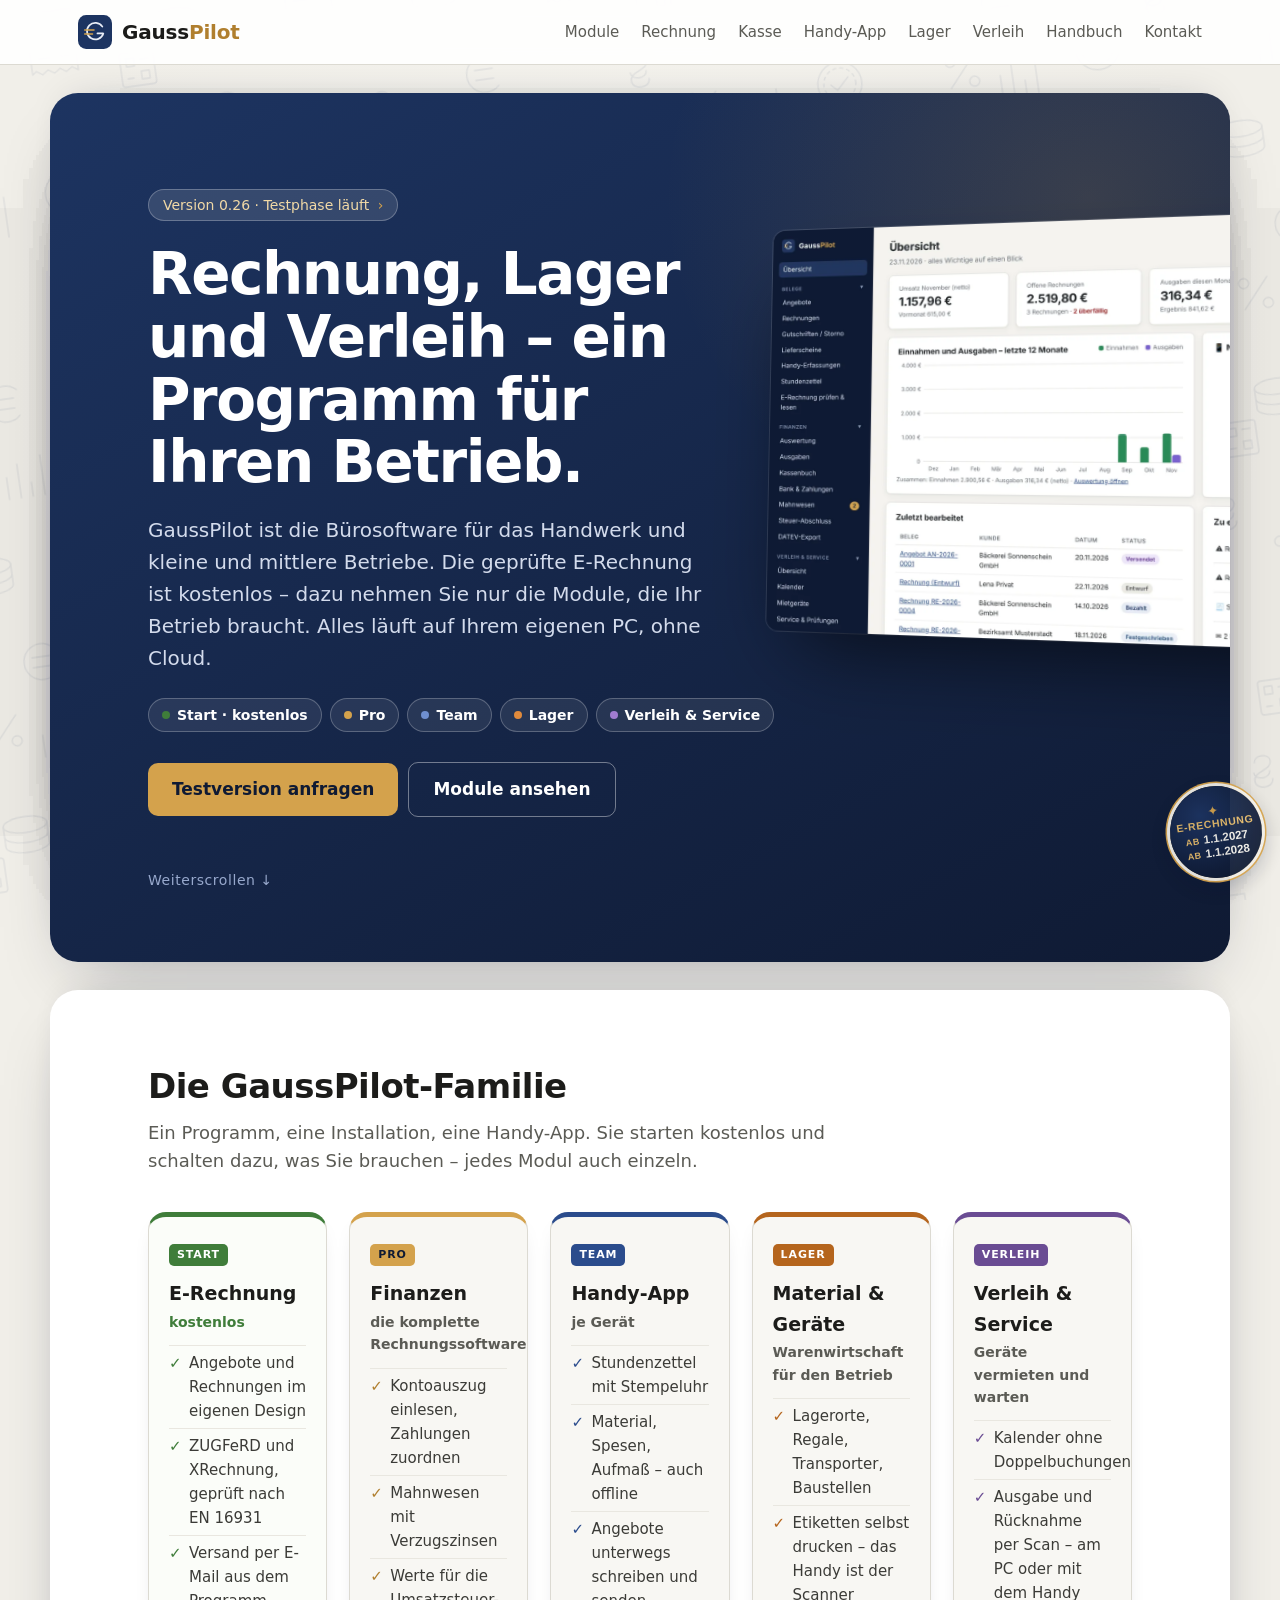
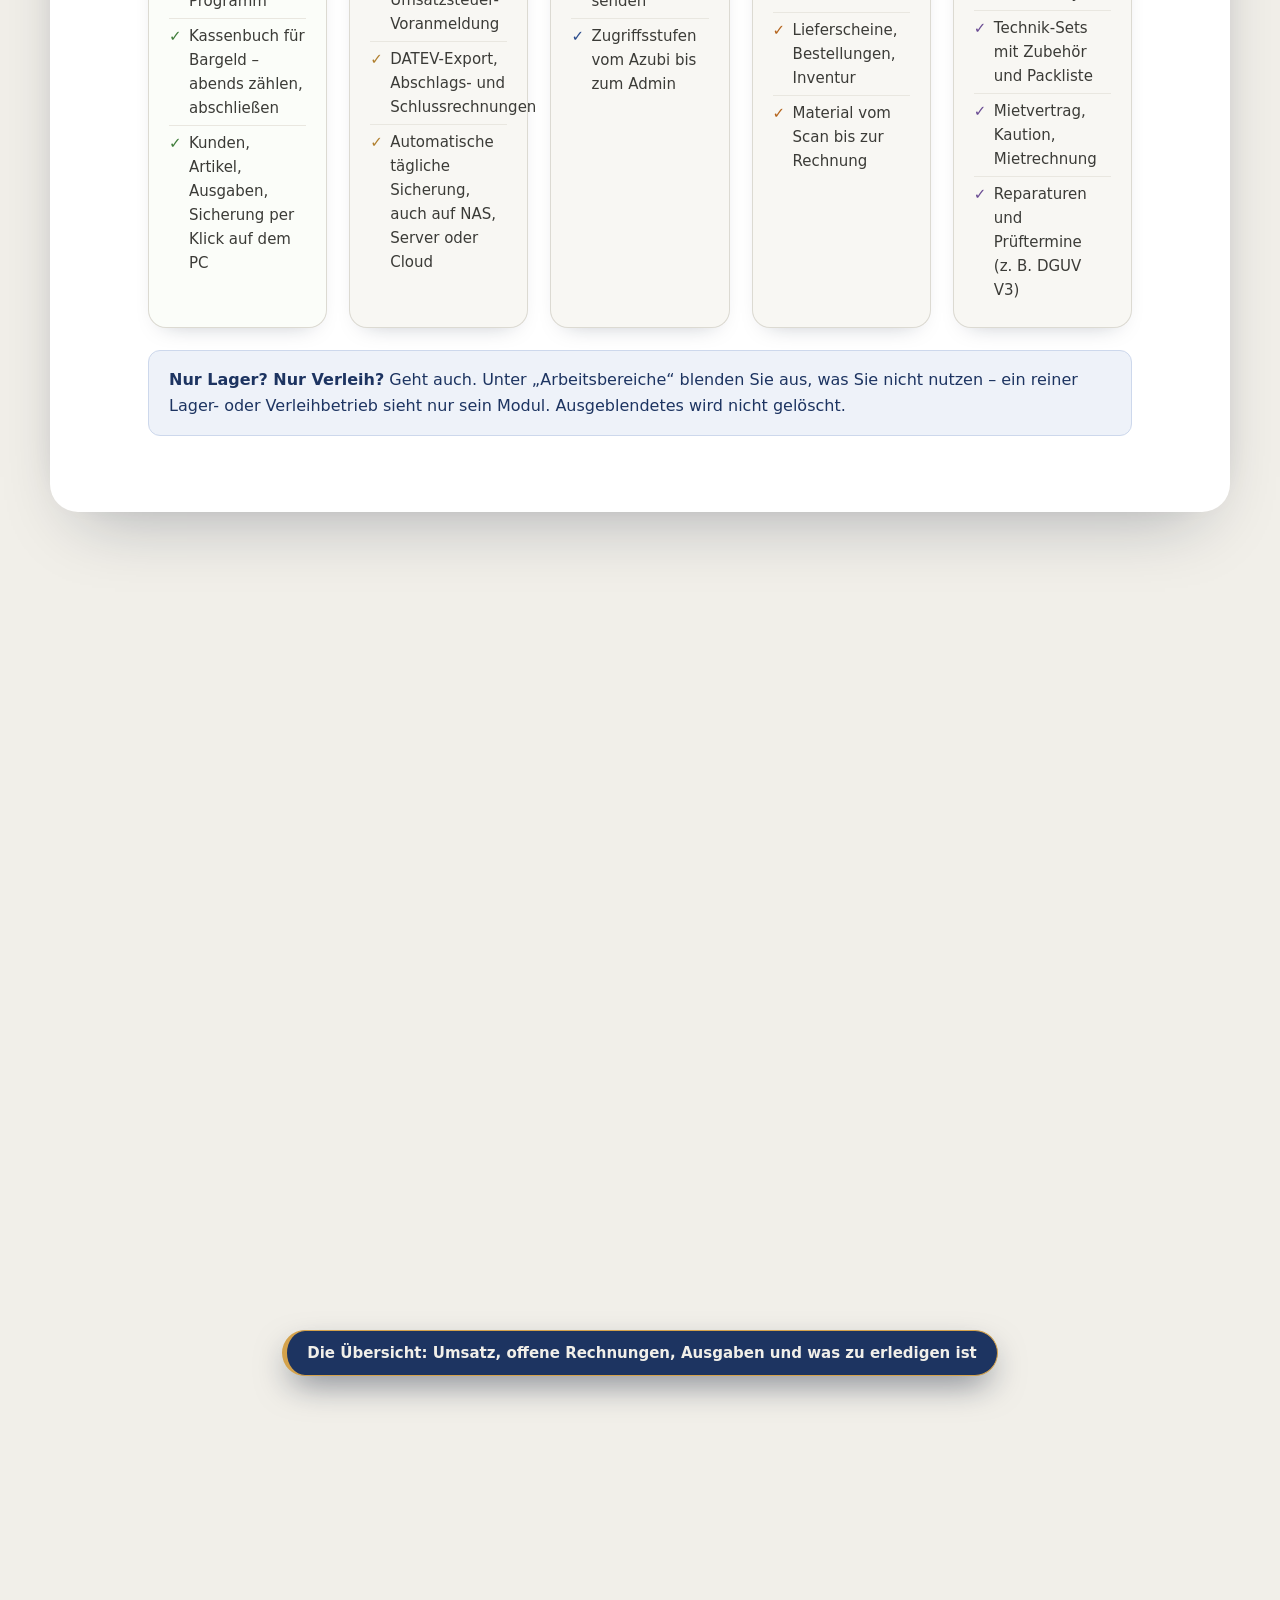
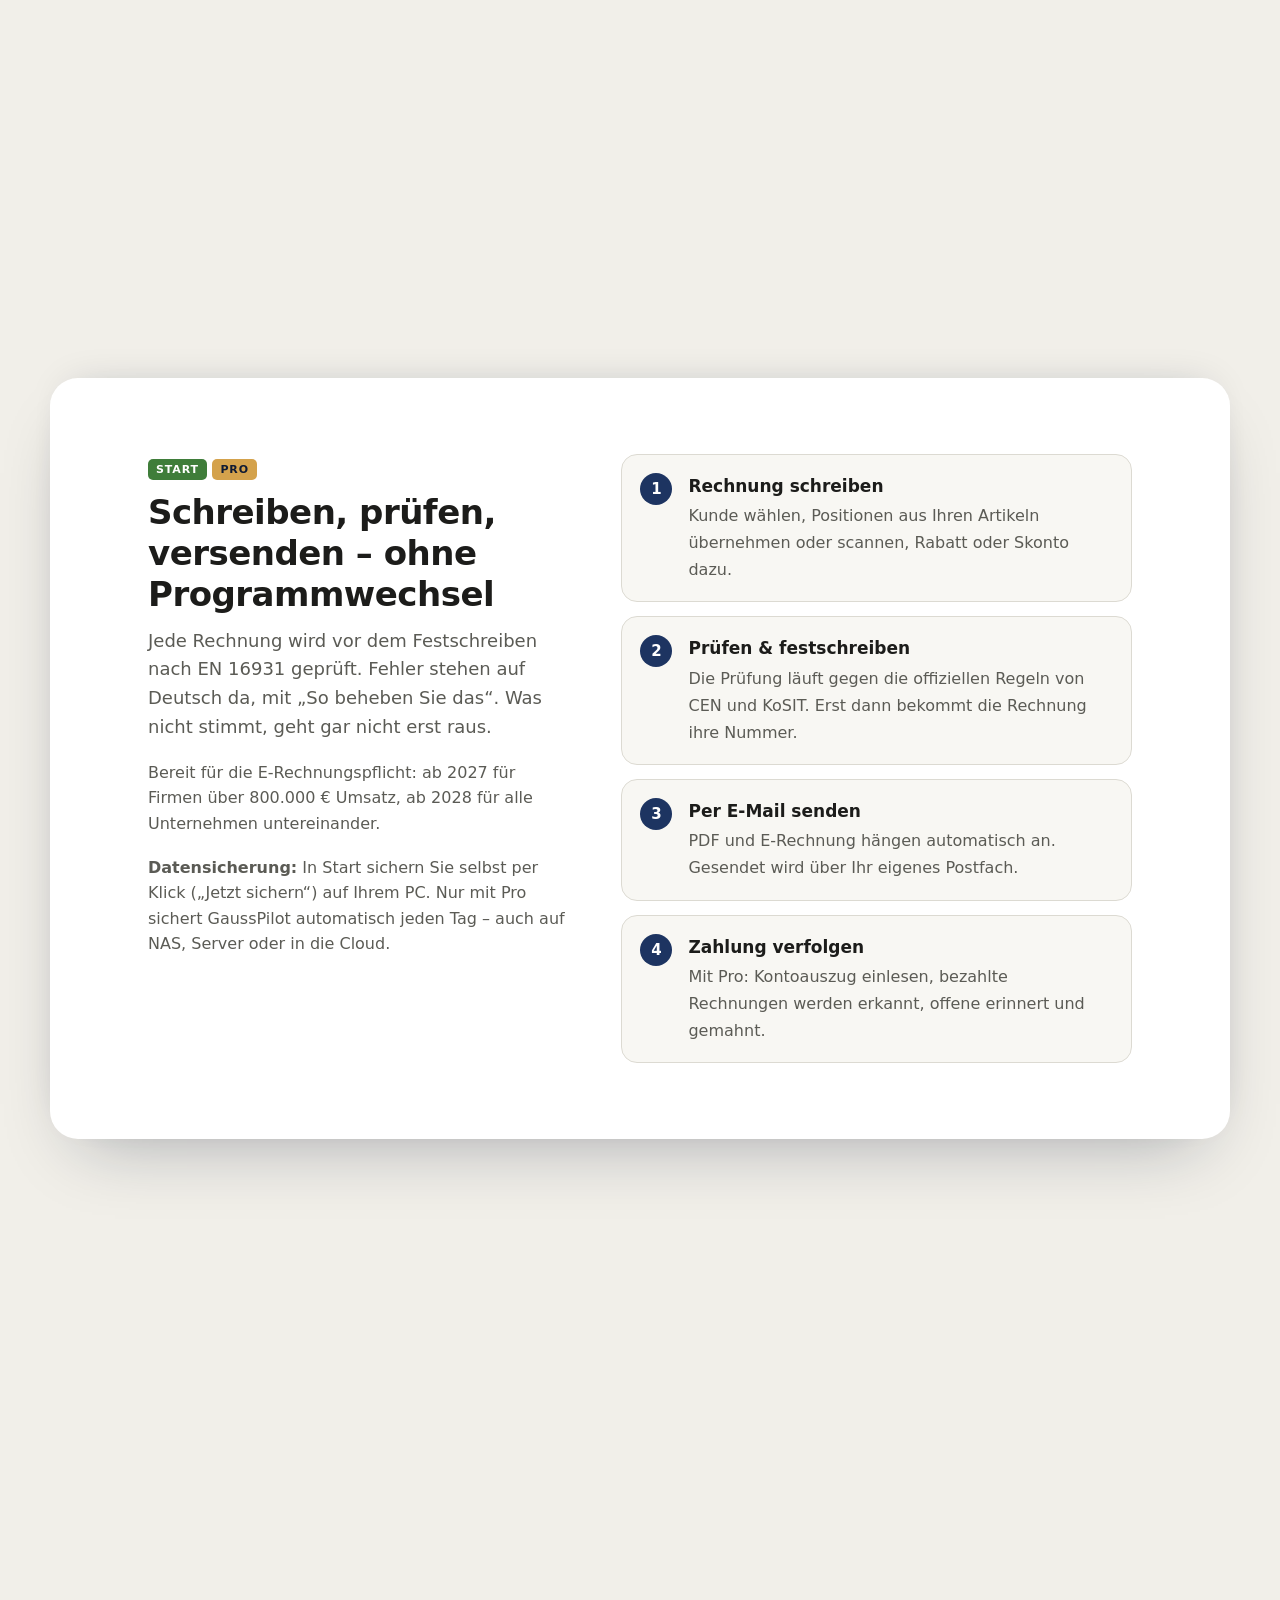
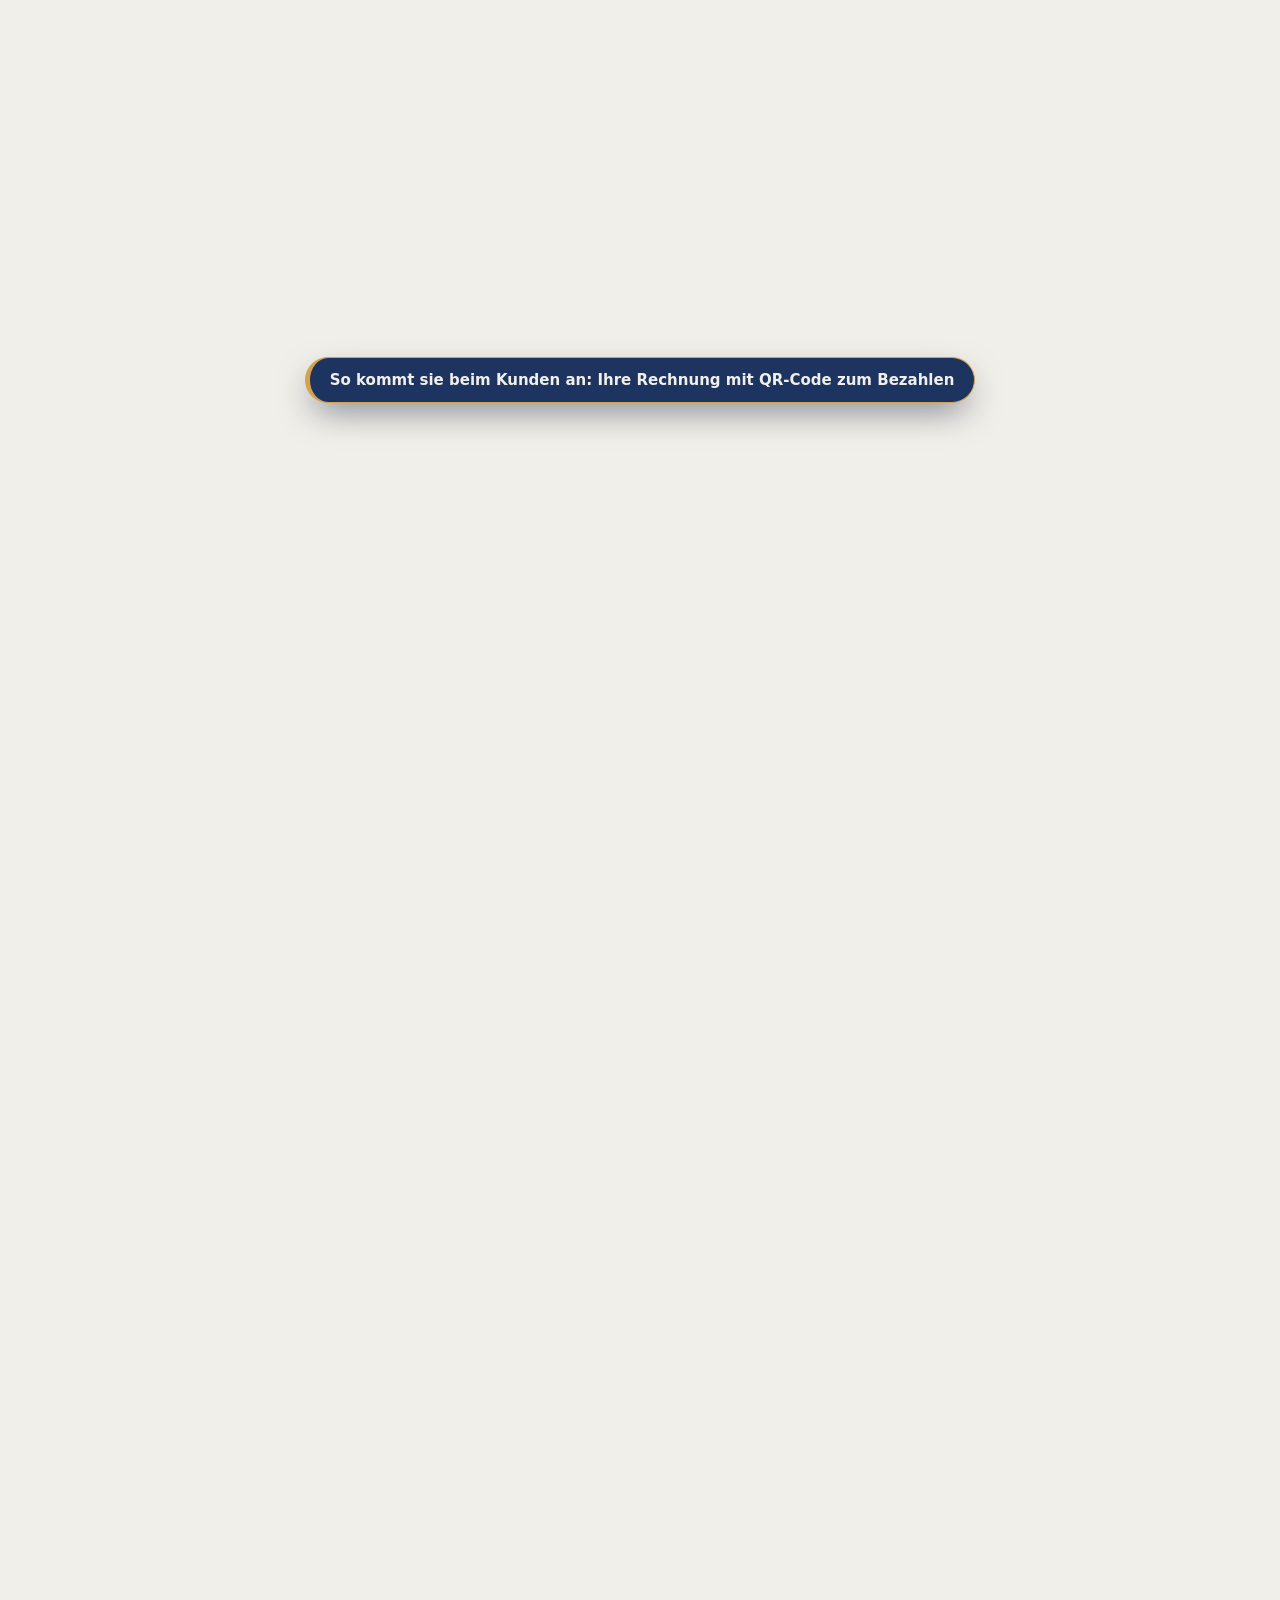
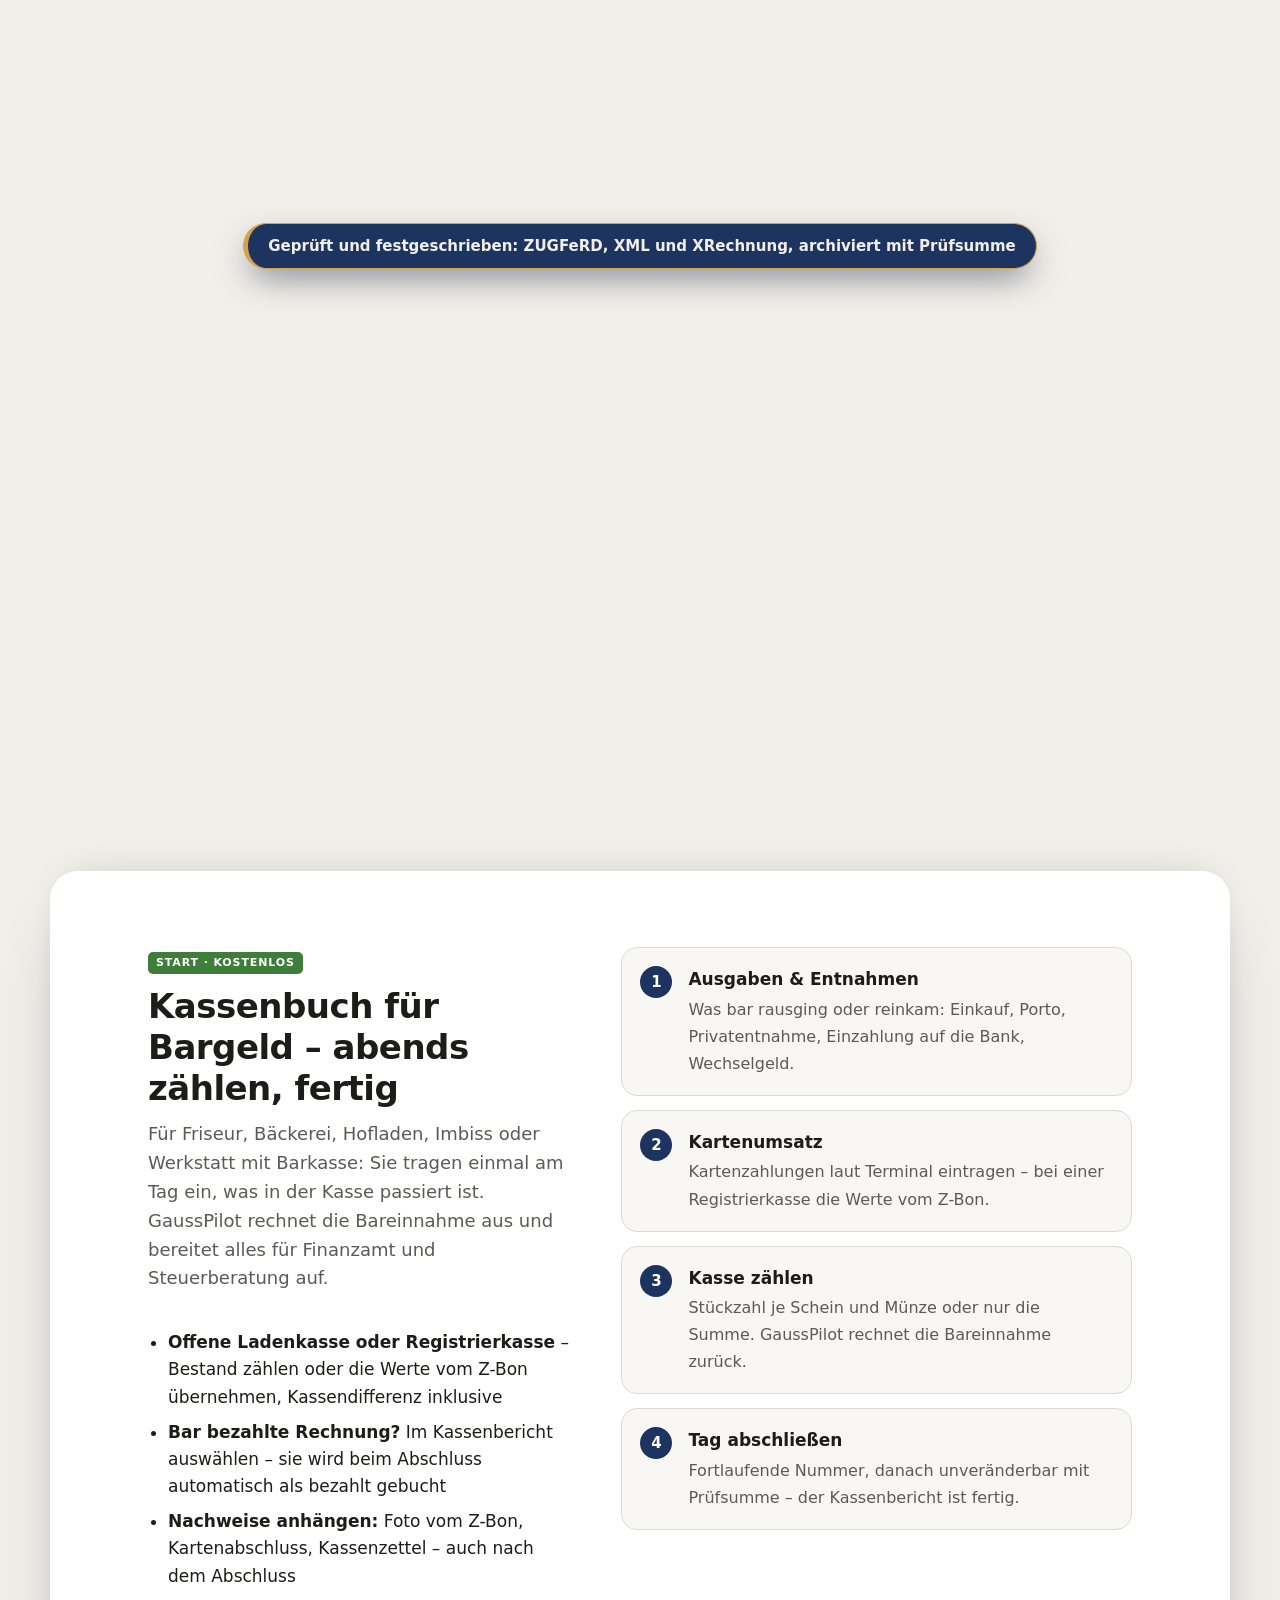
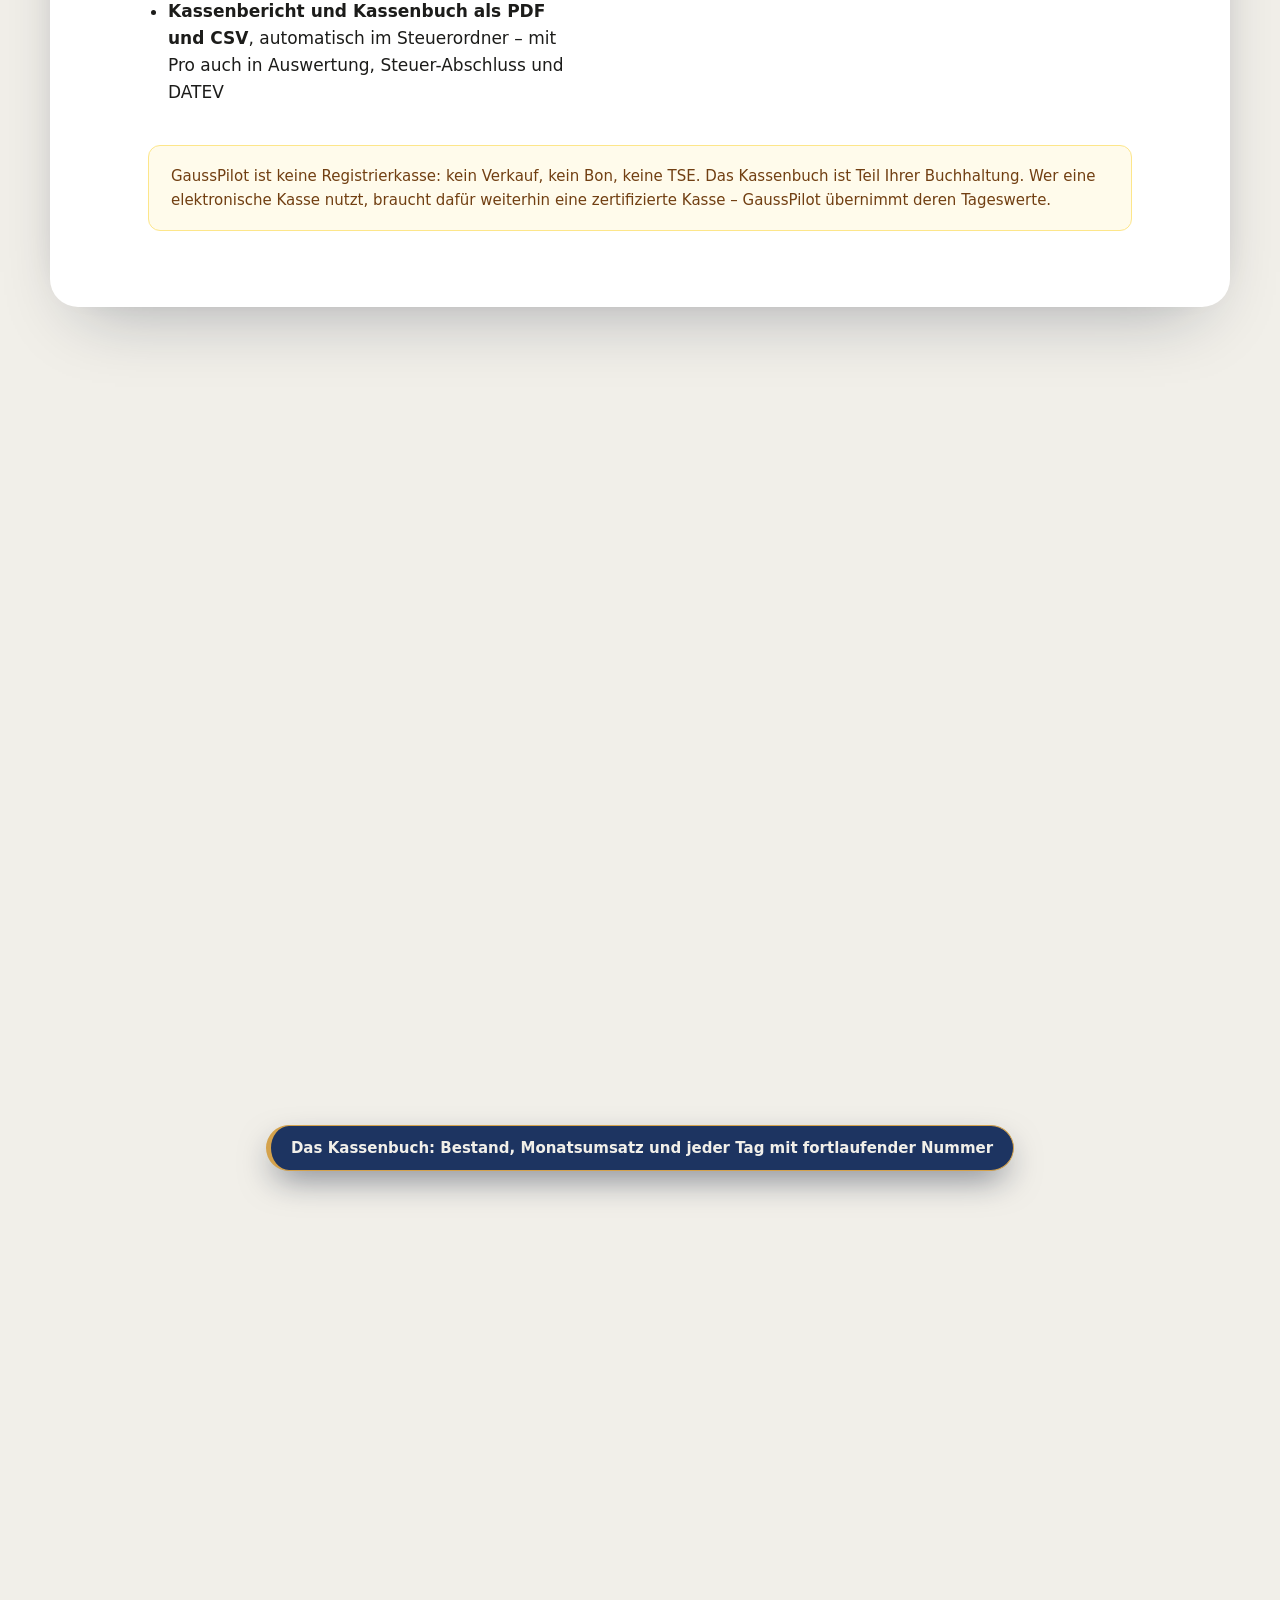
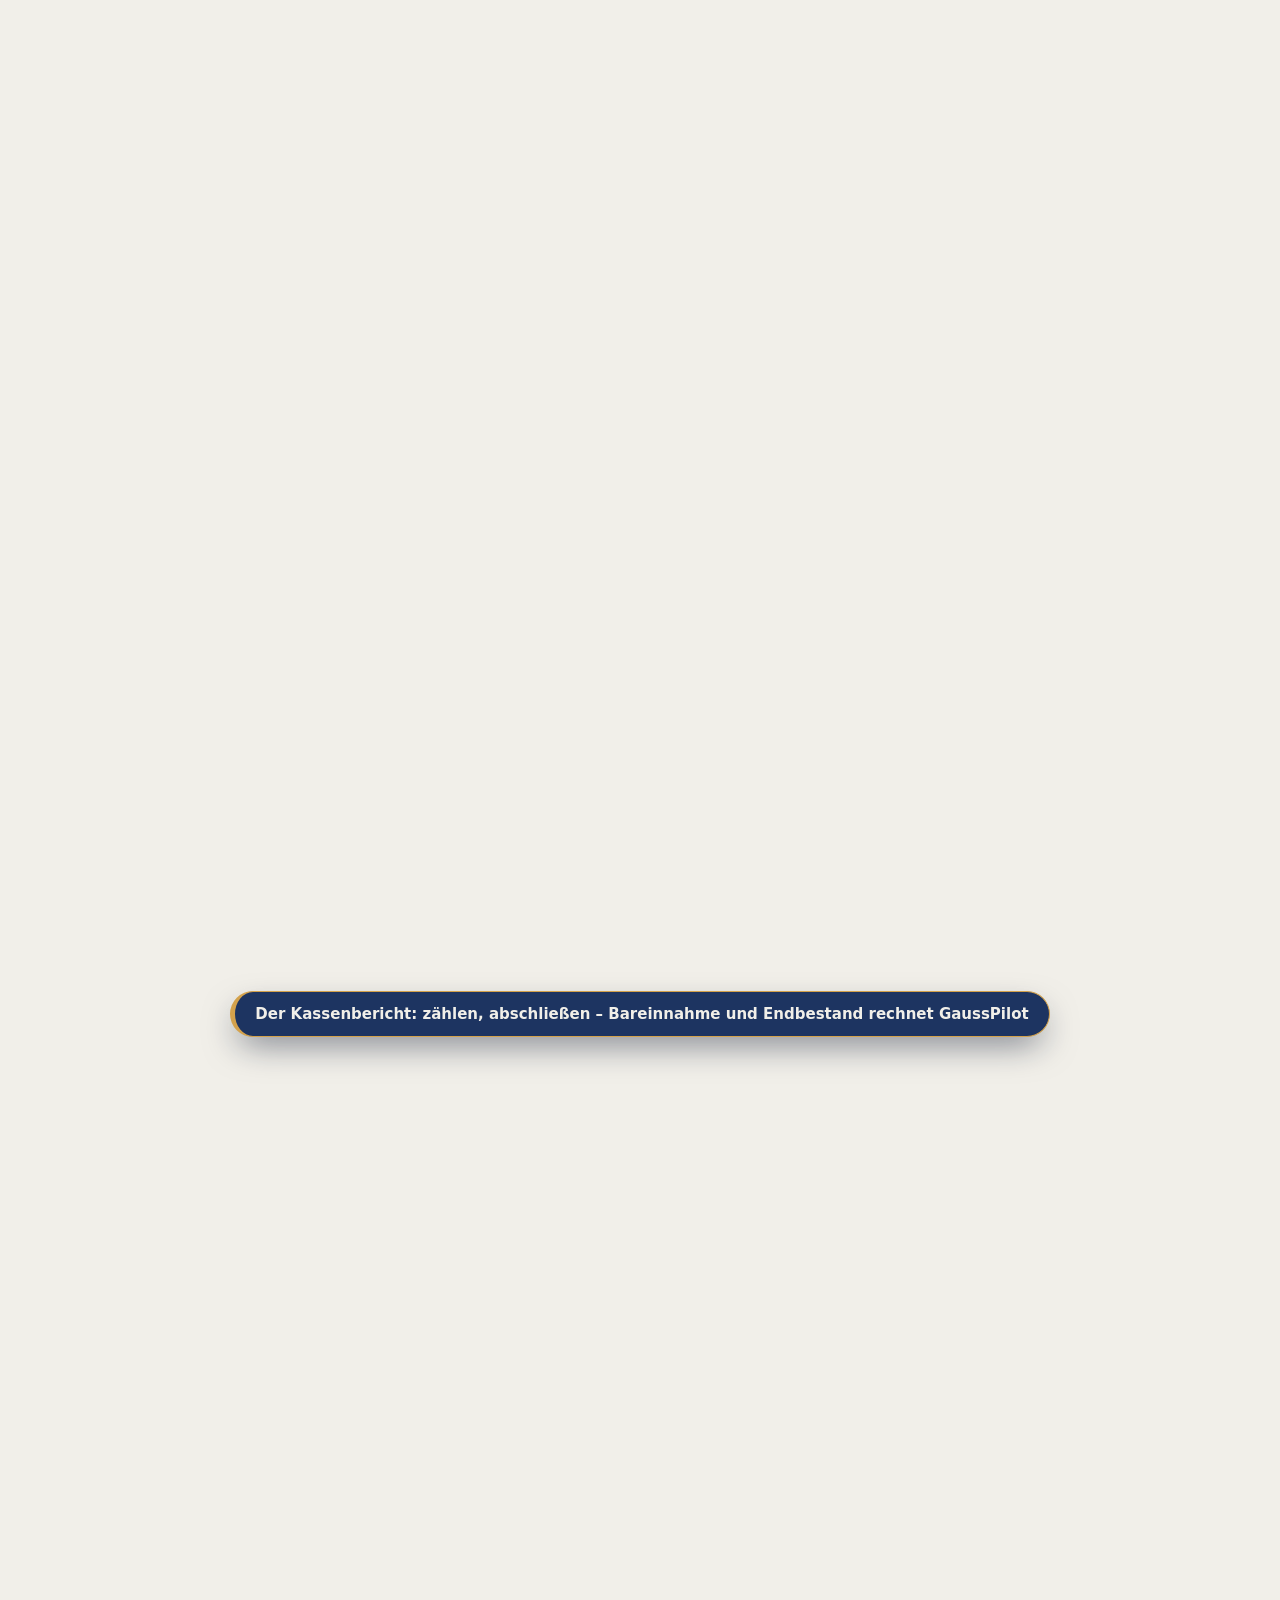
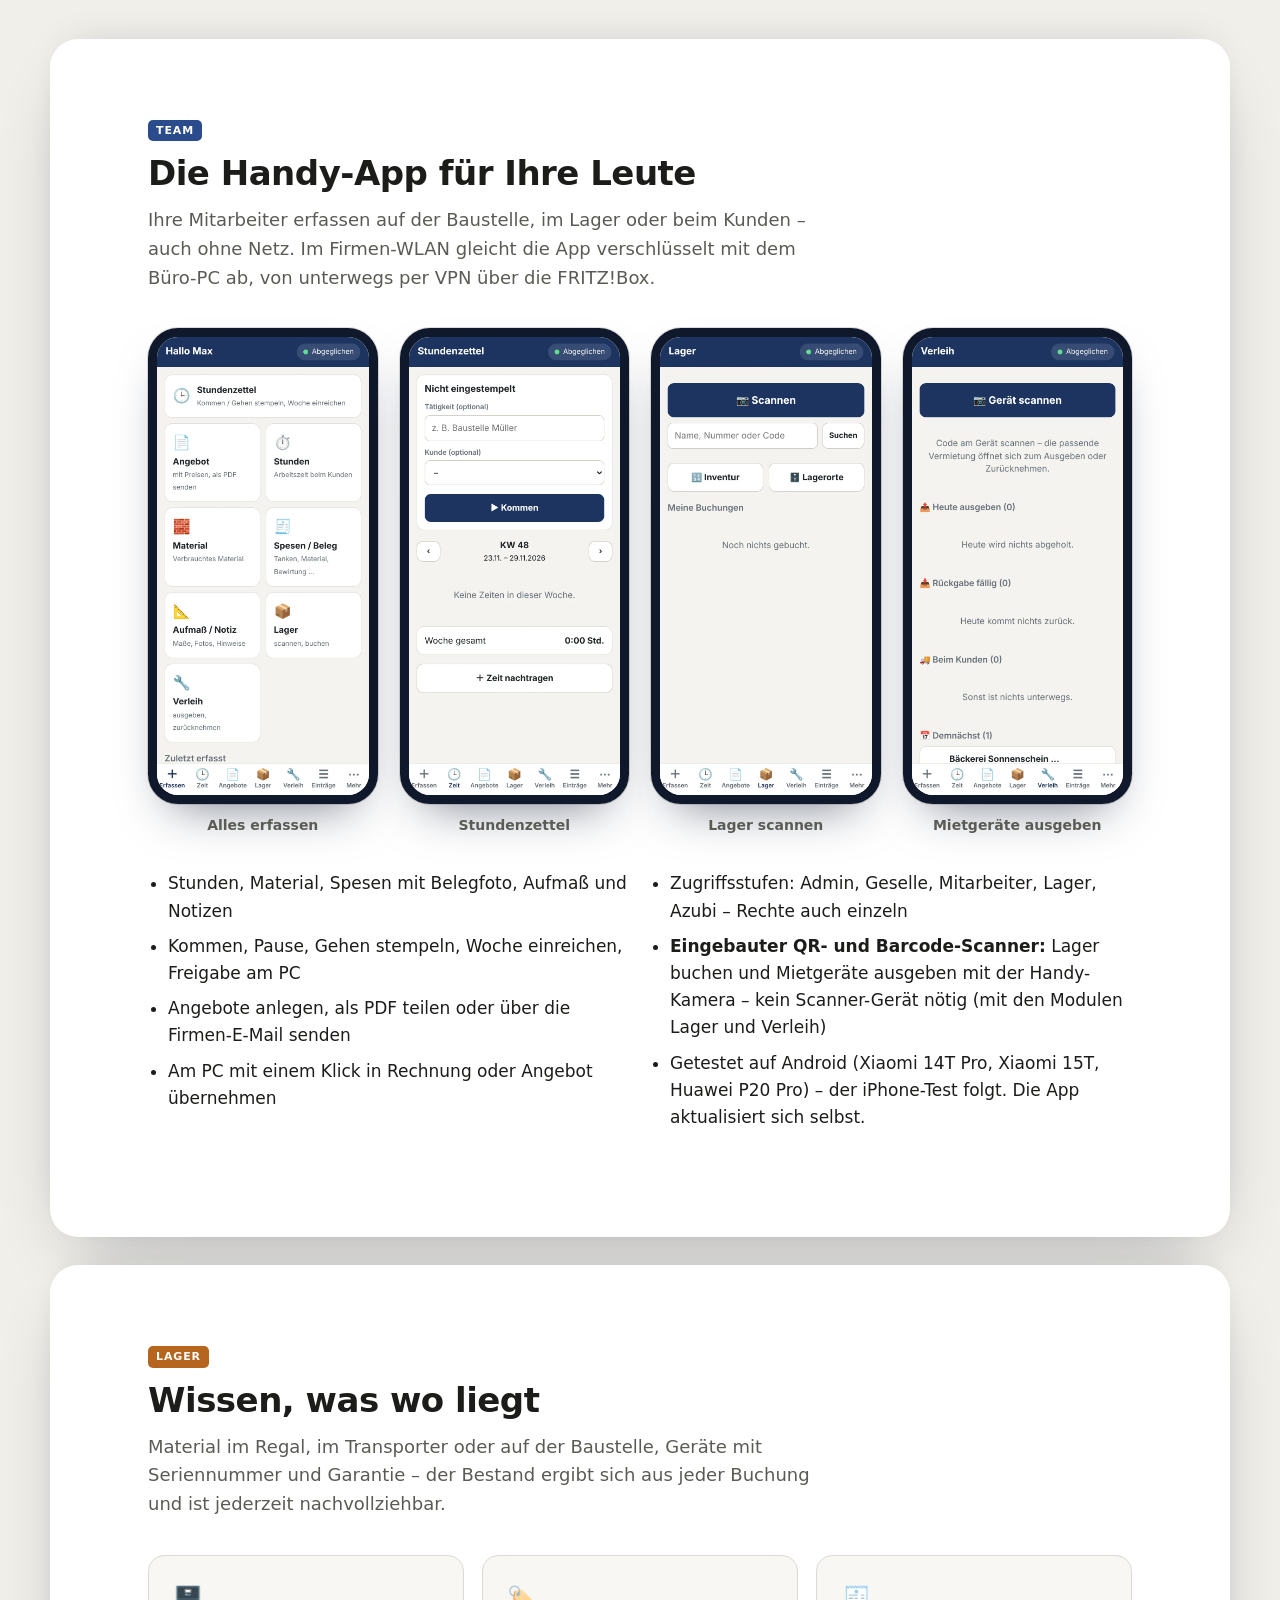
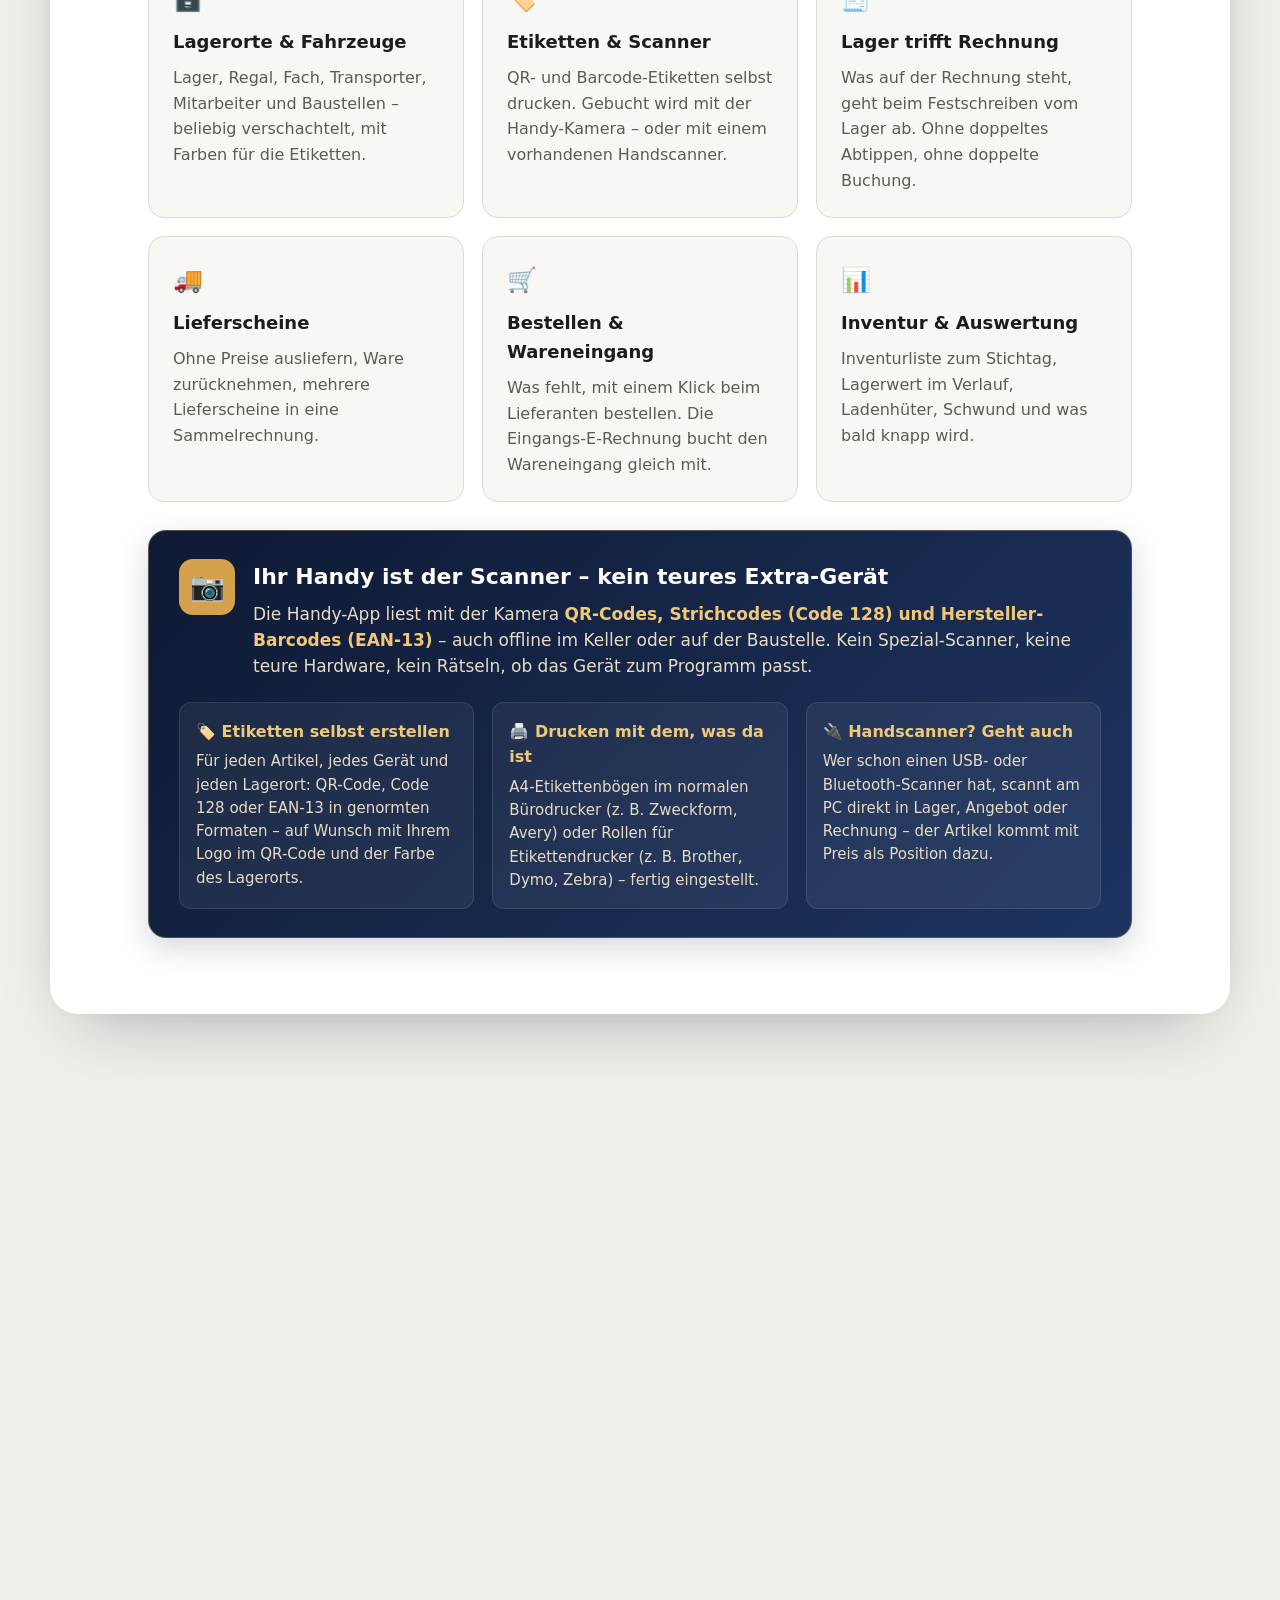
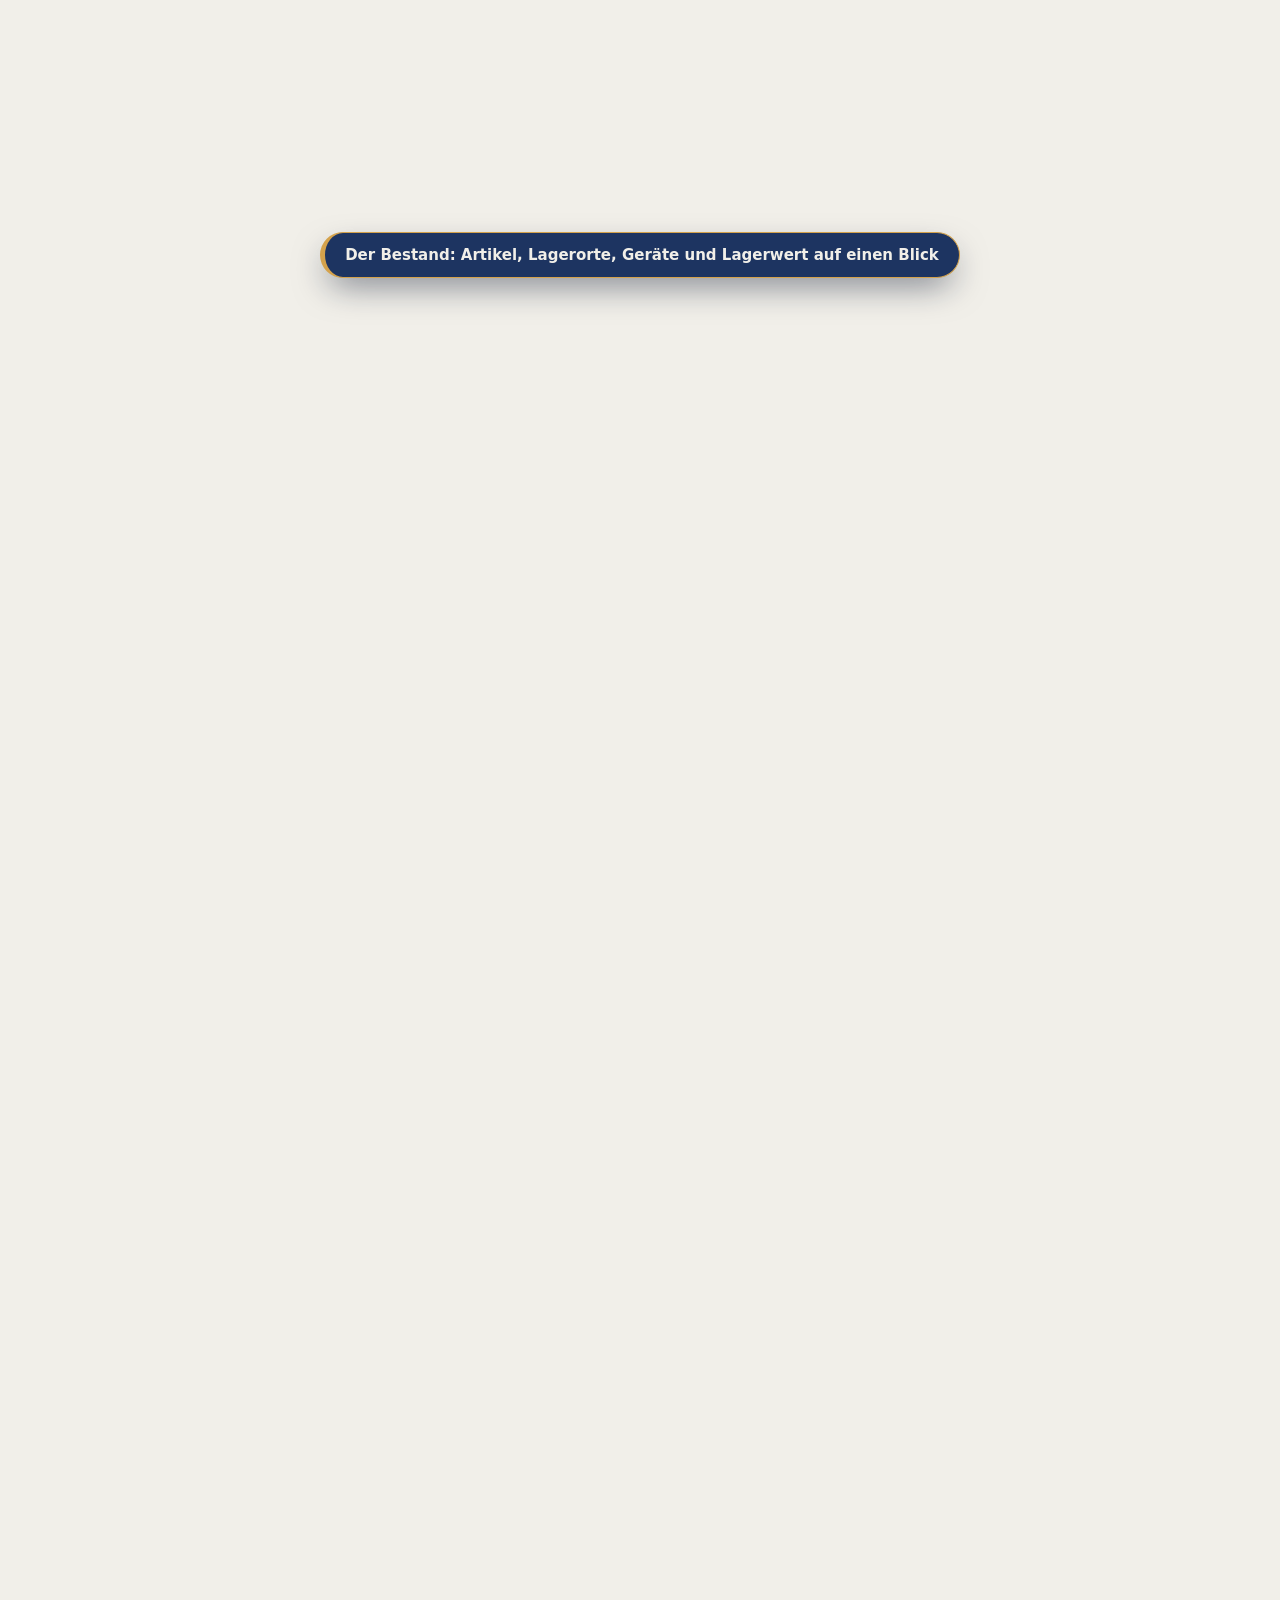
==== commit b58109a1: "Add files via upload" ====
--- a/index.html
+++ b/index.html
@@ -73,7 +73,7 @@
       <button type="button" class="ti-zu" id="test-zu" aria-label="Schließen">×</button>
       <span class="ti-marke">✦ Testphase</span>
       <h3 id="testinfo-titel">Die Testphase hat begonnen</h3>
-      <p>Mit <b>Version 0.25.0</b> startet die Testphase von GaussPilot. Aktuell ist <b>0.26.2</b>. Wir suchen Betriebe, die GaussPilot im Alltag ausprobieren und uns sagen, was gut läuft und was fehlt.</p>
+      <p>Mit <b>Version 0.25.0</b> startet die Testphase von GaussPilot. Aktuell ist <b>0.26.4</b>. Wir suchen Betriebe, die GaussPilot im Alltag ausprobieren und uns sagen, was gut läuft und was fehlt.</p>
       <div class="ti-dank">
         <b>Ihr Dankeschön: 3 Jahre Komplettpaket kostenlos</b>
         <p>Die <b>ersten 20 Betriebe</b>, die GaussPilot 2–4 Wochen testen und uns eine Rückmeldung geben, erhalten <b>Pro und alle Module</b> (Team, Lager, Verleih &amp; Service) für 3 Jahre kostenlos.</p>
@@ -83,7 +83,7 @@
       <p class="ti-hinweis">Testversion heißt: Es kann noch Fehler geben. Sichern Sie Ihre Daten regelmäßig. Fehler und Wünsche gern per E-Mail oder im <a href="https://github.com/hack-guru/gausspilot/discussions">Erfahrungsaustausch</a>.</p>
       <h4>Bisheriger Verlauf</h4>
       <ol class="ti-verlauf">
-        <li><span>0.26</span><div>Lizenz mit Laufzeit – Pro und Module bequem verlängern</div></li>
+        <li><span>0.26</span><div>Lizenz mit Laufzeit, Technik-Sets und Teilrückgabe im Verleih, Sicherung zur Probe öffnen, Handy-App in der Testumgebung</div></li>
         <li><span>0.25</span><div><b>Testphase beginnt</b> · Kassenbuch für Bargeld, Suche in langen Listen, Jahresinventur, Wiederherstellen unter Windows verbessert</div></li>
         <li><span>0.24</span><div>Verleih in der Handy-App, eigene Bestellmengen, Datensicherung per Klick</div></li>
         <li><span>0.23</span><div>Modul Verleih &amp; Service: Kalender, Mietvertrag, Kaution, Prüftermine</div></li>
@@ -130,7 +130,7 @@
       </article>
       <article class="modul m-verleih">
         <span class="tag">VERLEIH</span><h3>Verleih &amp; Service</h3><p class="preis">Geräte vermieten und warten</p>
-        <ul><li>Kalender ohne Doppelbuchungen</li><li>Ausgabe und Rücknahme per Scan – am PC oder mit dem Handy</li><li>Mietvertrag, Kaution, Mietrechnung</li><li>Reparaturen und Prüftermine (z.&nbsp;B. DGUV V3)</li></ul>
+        <ul><li>Kalender ohne Doppelbuchungen</li><li>Ausgabe und Rücknahme per Scan – am PC oder mit dem Handy</li><li>Technik-Sets mit Zubehör und Packliste</li><li>Mietvertrag, Kaution, Mietrechnung</li><li>Reparaturen und Prüftermine (z.&nbsp;B. DGUV V3)</li></ul>
       </article>
     </div>
     <div class="hinweis-blau"><b>Nur Lager? Nur Verleih?</b> Geht auch. Unter „Arbeitsbereiche“ blenden Sie aus, was Sie nicht nutzen – ein reiner Lager- oder Verleihbetrieb sieht nur sein Modul. Ausgeblendetes wird nicht gelöscht.</div>
@@ -206,7 +206,7 @@
       <li>Am PC mit einem Klick in Rechnung oder Angebot übernehmen</li>
       <li>Zugriffsstufen: Admin, Geselle, Mitarbeiter, Lager, Azubi – Rechte auch einzeln</li>
       <li><b>Eingebauter QR- und Barcode-Scanner:</b> Lager buchen und Mietgeräte ausgeben mit der Handy-Kamera – kein Scanner-Gerät nötig (mit den Modulen Lager und Verleih)</li>
-      <li>Läuft auf Android und iPhone, aktualisiert sich selbst</li>
+      <li>Getestet auf Android (Xiaomi 14T Pro, Xiaomi 15T, Huawei P20 Pro) – der iPhone-Test folgt. Die App aktualisiert sich selbst.</li>
     </ul>
   </div>
 </section>
@@ -253,12 +253,13 @@
       <span class="tag-klein c-verleih">VERLEIH</span>
       <h2>Geräte vermieten – und im Blick behalten</h2>
       <p class="lead">Für Werkzeugverleih, Gerüstbau, Event- und Maschinenvermietung: vom Kalender bis zur Mietrechnung in einem Ablauf. Reparaturen, Wartungen und wiederkehrende Prüfungen gleich mit.</p>
+      <p class="lead klein"><b>Technik-Sets:</b> Kamera, Objektiv, 2× Akku und Tasche als ein Set – nur das Set anhaken, alles wird reserviert und auf Verfügbarkeit geprüft, auf Wunsch mit eigenem Set-Preis.</p>
       <p class="lead klein">Läuft auch ohne Lager und ohne Pro – die Geräteverwaltung ist dabei.</p>
     </div>
     <ol class="schritte">
       <li><b>Reservieren</b><span>Im Kalender über vier Wochen – Doppelbuchungen sind ausgeschlossen, defekte Geräte gesperrt.</span></li>
-      <li><b>Ausgeben</b><span>Gerät scannen – am PC oder mit dem Handy im Lager –, Zustand und Kaution festhalten, Mietvertrag mit Übergabeprotokoll als PDF.</span></li>
-      <li><b>Zurücknehmen</b><span>Zustand prüfen, Schäden notieren – auch offline in der Handy-App. Auf Wunsch entsteht gleich ein Reparatur-Auftrag.</span></li>
+      <li><b>Ausgeben</b><span>Gerät oder ganzes Set scannen – am PC oder mit dem Handy –, Zustand und Kaution festhalten. Mietvertrag mit Übergabeprotokoll und Packliste zum Abhaken als PDF.</span></li>
+      <li><b>Zurücknehmen</b><span>Zustand prüfen, Zubehör zählen – fehlende Teile werden angezeigt. Auch Teilrückgaben: Was zurück ist, ist sofort wieder frei. Auf Wunsch entsteht gleich ein Reparatur-Auftrag.</span></li>
       <li><b>Abrechnen</b><span>Der günstigste Preis aus Tagen und Wochen wird automatisch ermittelt, als E-Rechnung wie gewohnt.</span></li>
     </ol>
   </div>
@@ -313,8 +314,8 @@
       <details><summary>📷 Das Handy ist der Barcode-Scanner</summary><p>QR-Codes, Code 128 und EAN-13 liest die Handy-App mit der Kamera – auch offline. Die passenden Etiketten erstellt GaussPilot selbst, gedruckt wird auf A4-Bögen oder dem Etikettendrucker. Teure Scanner-Hardware brauchen Sie nicht; ein vorhandener Handscanner funktioniert am PC trotzdem.</p></details>
       <details><summary>🛡️ Fehlerhafte E-Rechnungen können gar nicht erst raus</summary><p>Geprüft wird gegen das XML-Schema, die offiziellen EN-16931-Regeln (CEN), die XRechnung-Regeln (KoSIT) und die Pflichtangaben nach § 14 UStG. Eingehende E-Rechnungen prüft und zeigt GaussPilot ebenfalls lesbar an.</p></details>
       <details><summary>🔄 Wechsel von einem anderen Programm – auch mitten im Jahr</summary><p>Kunden und Artikel aus CSV oder Excel übernehmen, zum Beispiel aus lexoffice, sevdesk, WISO MeinBüro oder DATEV. Rechnungs- und Kundennummern zählen nahtlos weiter.</p></details>
-      <details><summary>💾 PC kaputt? Daten schnell zurück</summary><p>In der kostenlosen Version sichern Sie per Klick auf Ihrem PC und kopieren die Sicherung selbst auf einen USB-Stick oder eine Festplatte – das Handbuch zeigt, welcher Ordner es ist. Denken Sie daran: Rechnungen müssen 8–10 Jahre aufbewahrt werden. Nur mit Pro sichert GaussPilot automatisch jeden Tag – zusätzlich auf externe Platte, NAS, Server oder in die Cloud, auf Wunsch verschlüsselt. Auf einem neuen PC spielt ein Assistent alles in einem Schritt zurück.</p></details>
-      <details><summary>🧪 Testumgebung zum gefahrlosen Ausprobieren</summary><p>Ein zweites GaussPilot mit Beispieldaten – Rechnungen, Lager und Verleih zum Ausprobieren. Mit einem Klick zurücksetzen, Ihre echten Daten bleiben unberührt.</p></details>
+      <details><summary>💾 PC kaputt? Daten schnell zurück</summary><p>In der kostenlosen Version sichern Sie per Klick auf Ihrem PC und kopieren die Sicherung selbst auf einen USB-Stick oder eine Festplatte – das Handbuch zeigt, welcher Ordner es ist. Denken Sie daran: Rechnungen müssen 8–10 Jahre aufbewahrt werden. Nur mit Pro sichert GaussPilot automatisch jeden Tag – zusätzlich auf externe Platte, NAS, Server oder in die Cloud, auf Wunsch verschlüsselt. Auf einem neuen PC spielt ein Assistent alles in einem Schritt zurück. Und ob Ihre Sicherung im Notfall funktioniert, prüfen Sie mit einem Klick: „Neueste Sicherung jetzt prüfen“ öffnet sie zur Probe, ohne etwas zu ändern – GaussPilot erinnert alle 90 Tage daran.</p></details>
+      <details><summary>🧪 Testumgebung zum gefahrlosen Ausprobieren</summary><p>Ein zweites GaussPilot mit Beispieldaten – alle Module freigeschaltet, auch die Handy-App lässt sich ausprobieren. Mit einem Klick zurücksetzen, Ihre echten Daten bleiben unberührt.</p></details>
       <details><summary>📑 GoBD-Grundlagen eingebaut</summary><p>Lückenlose Nummern erst beim Festschreiben, festgeschriebene Rechnungen gesperrt und mit Prüfsumme archiviert, Storno nur per Gutschrift, jede Aktion im Protokoll – auch Lagerbuchungen werden nur per Gegenbuchung korrigiert.</p></details>
       <details><summary>🤖 KI-Assistent mit der KI Ihrer Wahl</summary><p>Hilfe bei der Bedienung und beim Formulieren – mit Claude, OpenAI, Mistral, Gemini oder lokal mit Ollama. Der Assistent liest nur; welche Daten er sehen darf, schalten Sie einzeln frei.</p></details>
     </div>
@@ -356,7 +357,7 @@
 <section id="kontakt" class="karte-gross dunkel">
   <div class="wrap">
     <h2>Neugierig geworden?</h2>
-    <p class="lead">Sie möchten GaussPilot ausprobieren oder haben Fragen? Schreiben Sie uns – Sie bekommen eine Testversion mit Beispieldaten für Rechnung, Lager und Verleih.</p>
+    <p class="lead">Sie möchten GaussPilot ausprobieren oder haben Fragen? Schreiben Sie uns – Sie bekommen eine Testversion mit Beispieldaten – alle Module und die Handy-App zum Ausprobieren.</p>
     <p class="lead" style="font-size:16px;margin-top:-4px">Läuft unter Windows und Linux · <a href="linux.html" style="color:#d4a24c">So installieren Sie GaussPilot unter Linux</a></p>
     <button type="button" class="knopf mail-zeigen" data-m="ed.tolipssuag@ofni">E-Mail-Adresse anzeigen</button><noscript><p class="lead" style="margin-top:12px">info [at] gausspilot [Punkt] de</p></noscript>
   </div>
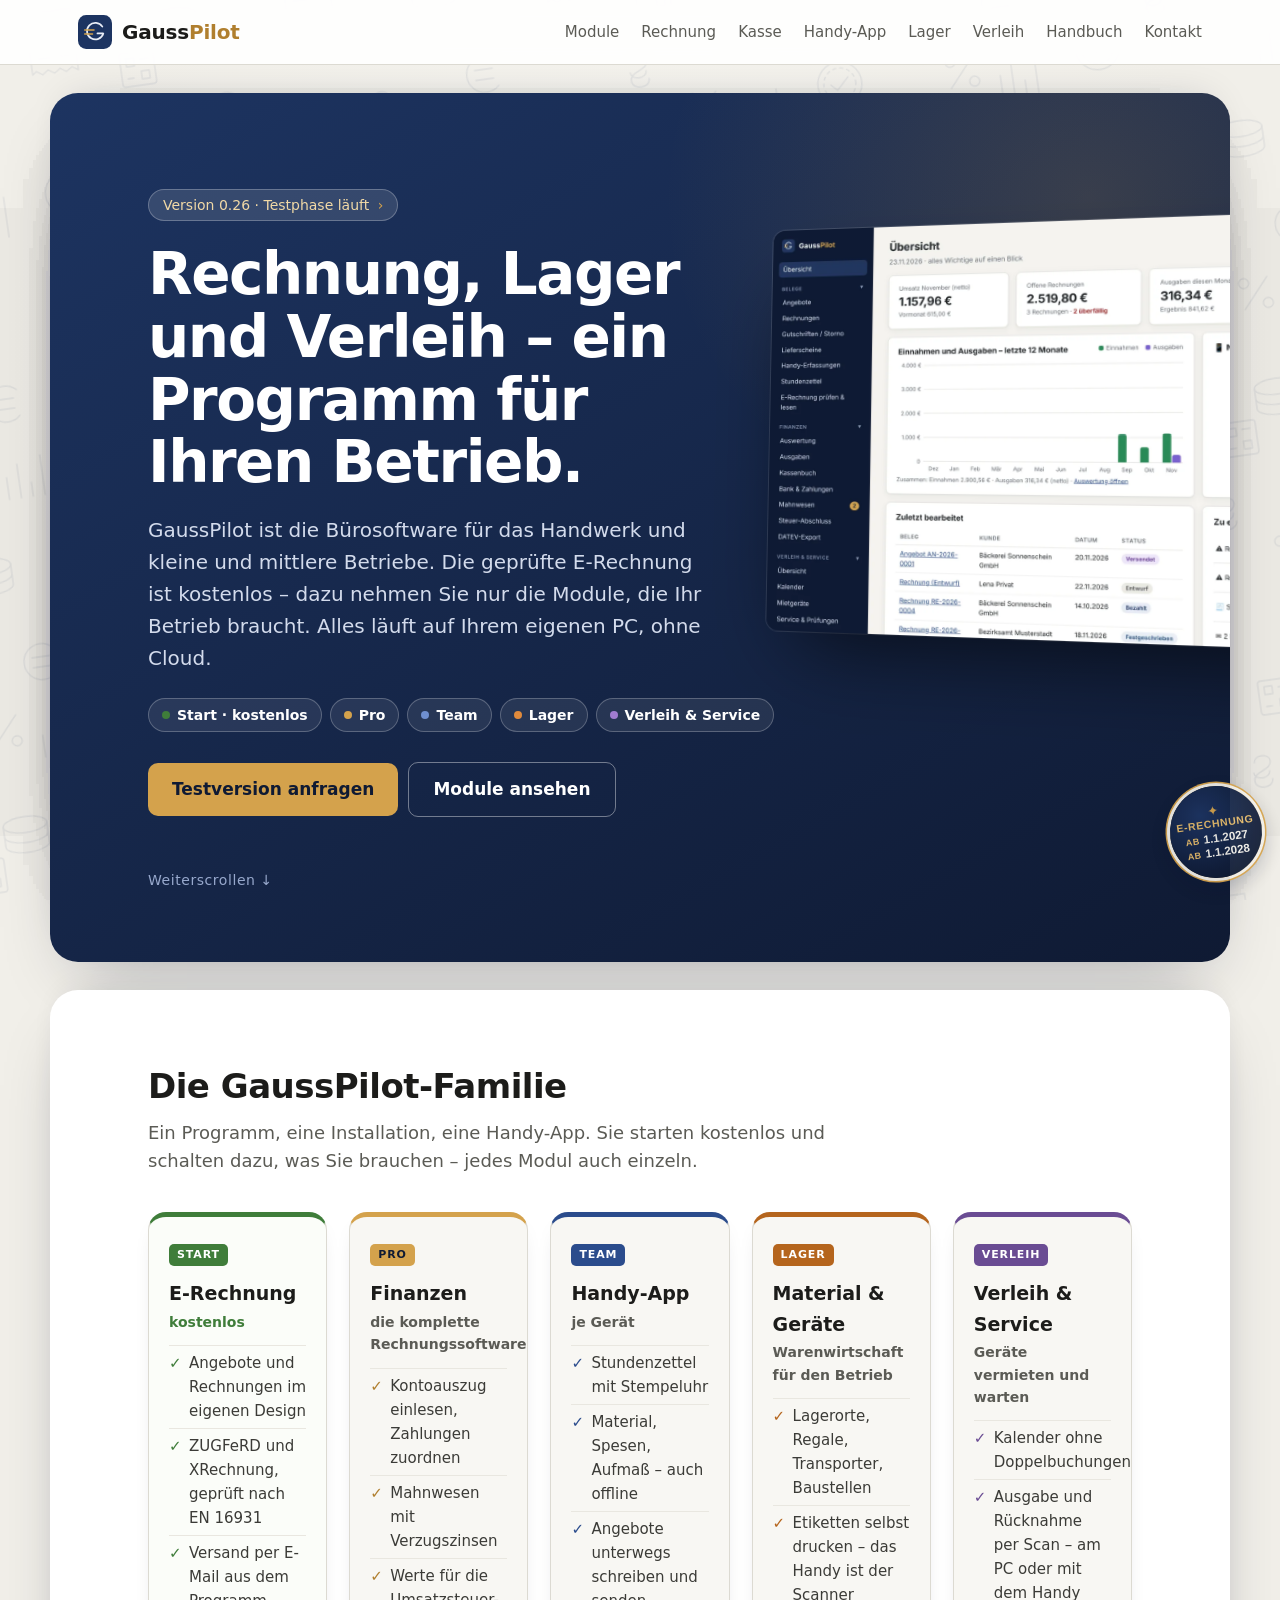
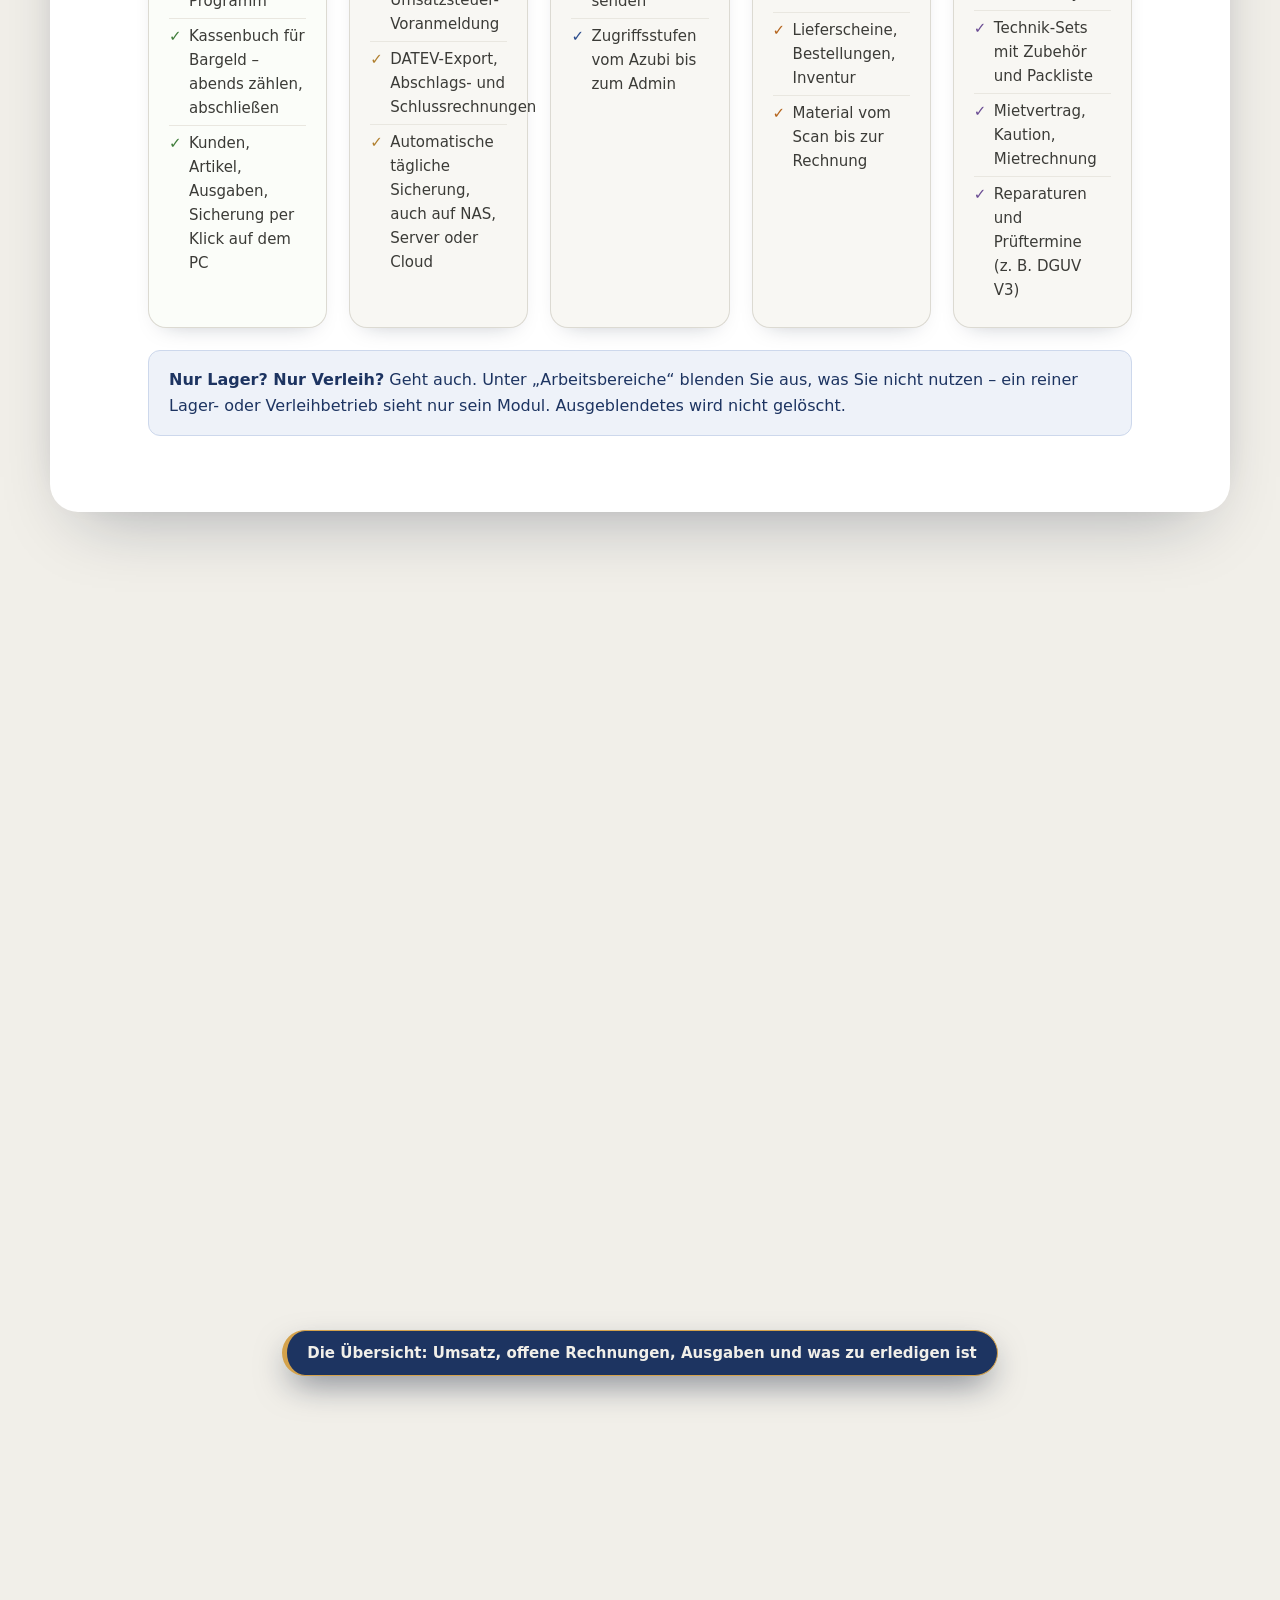
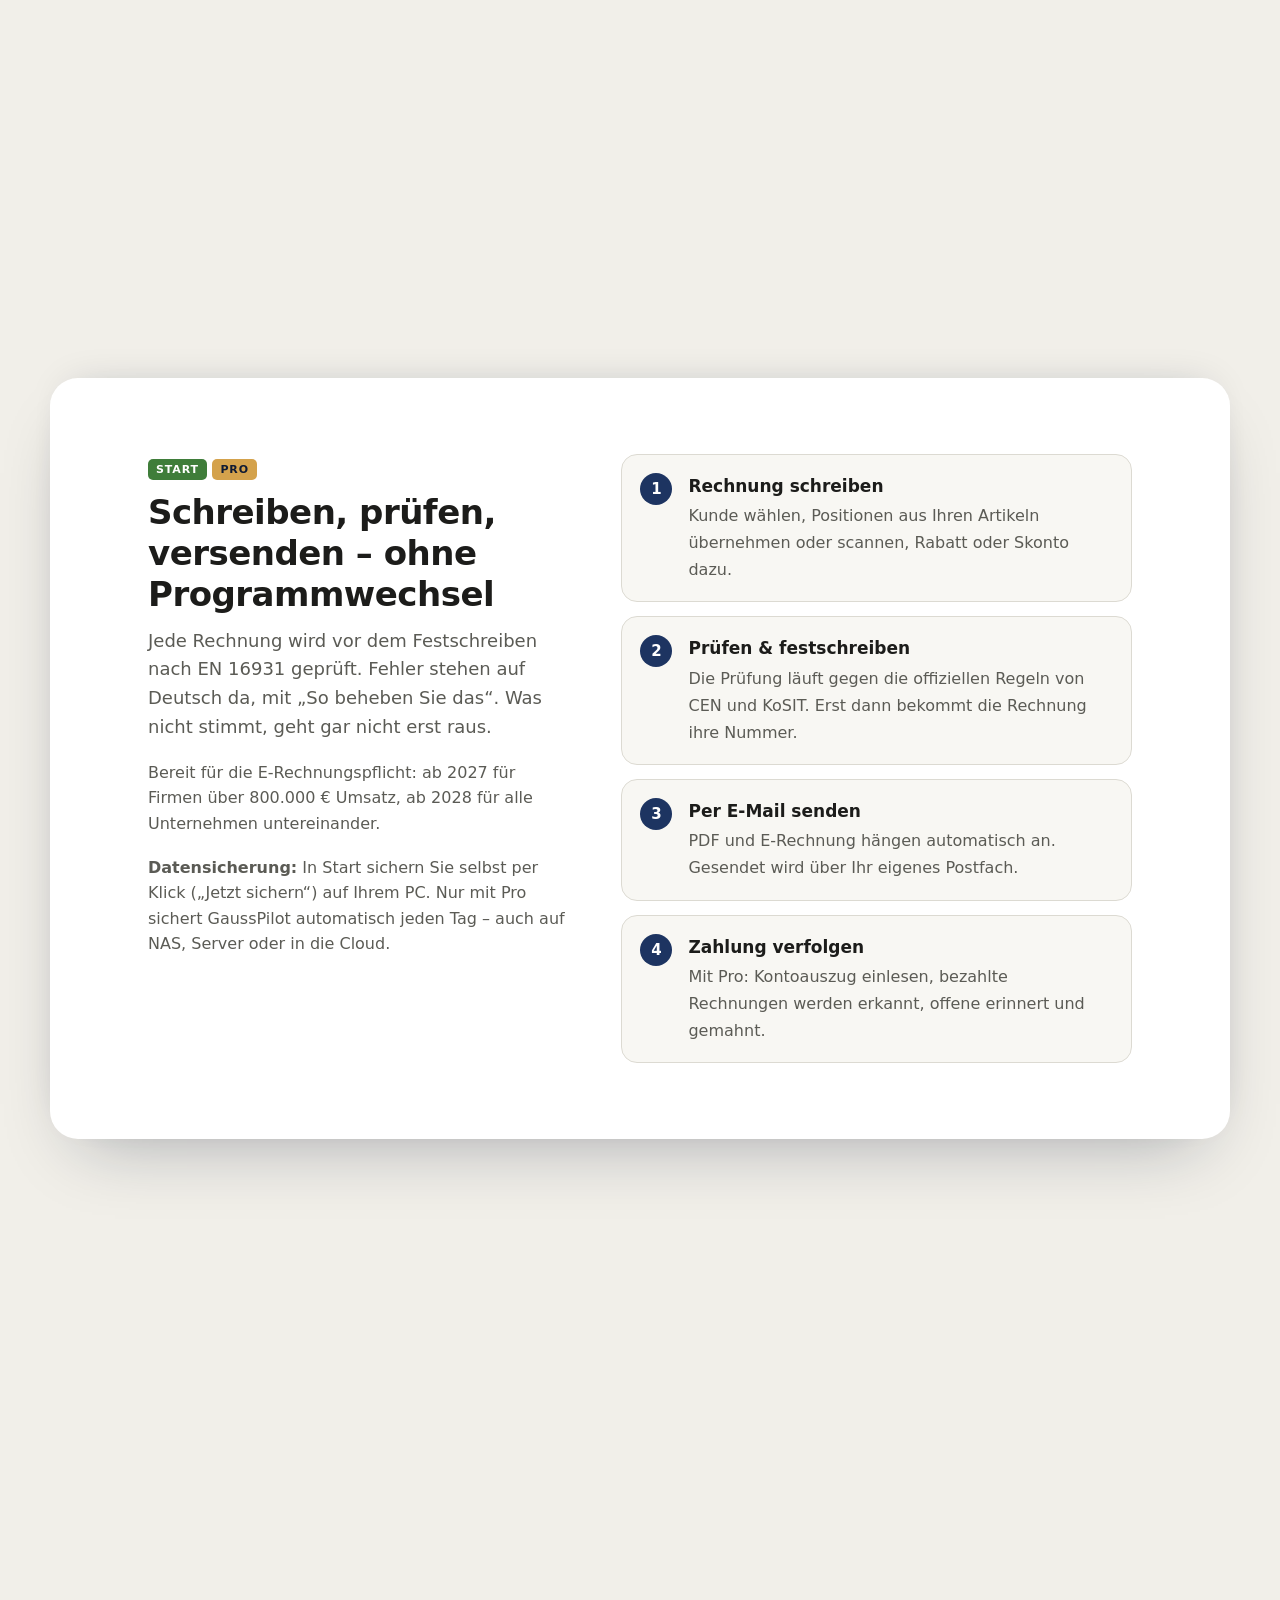
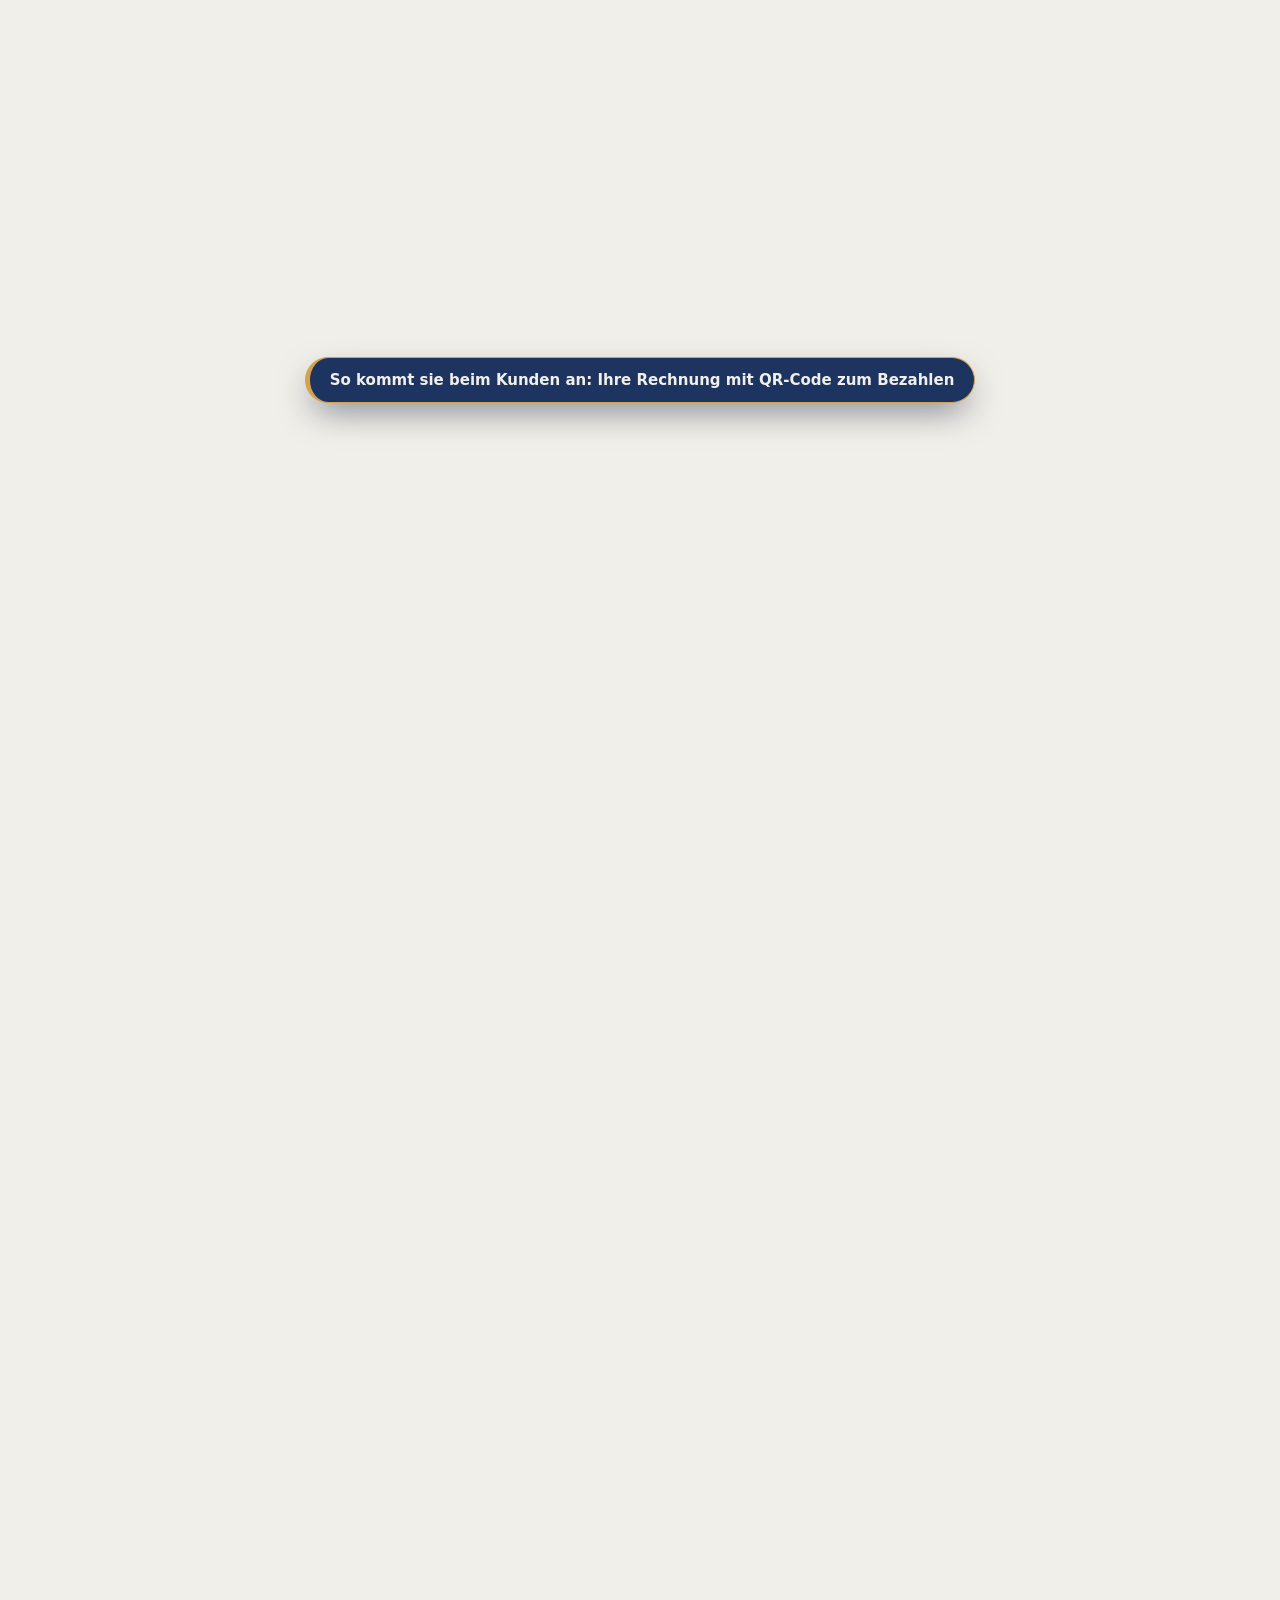
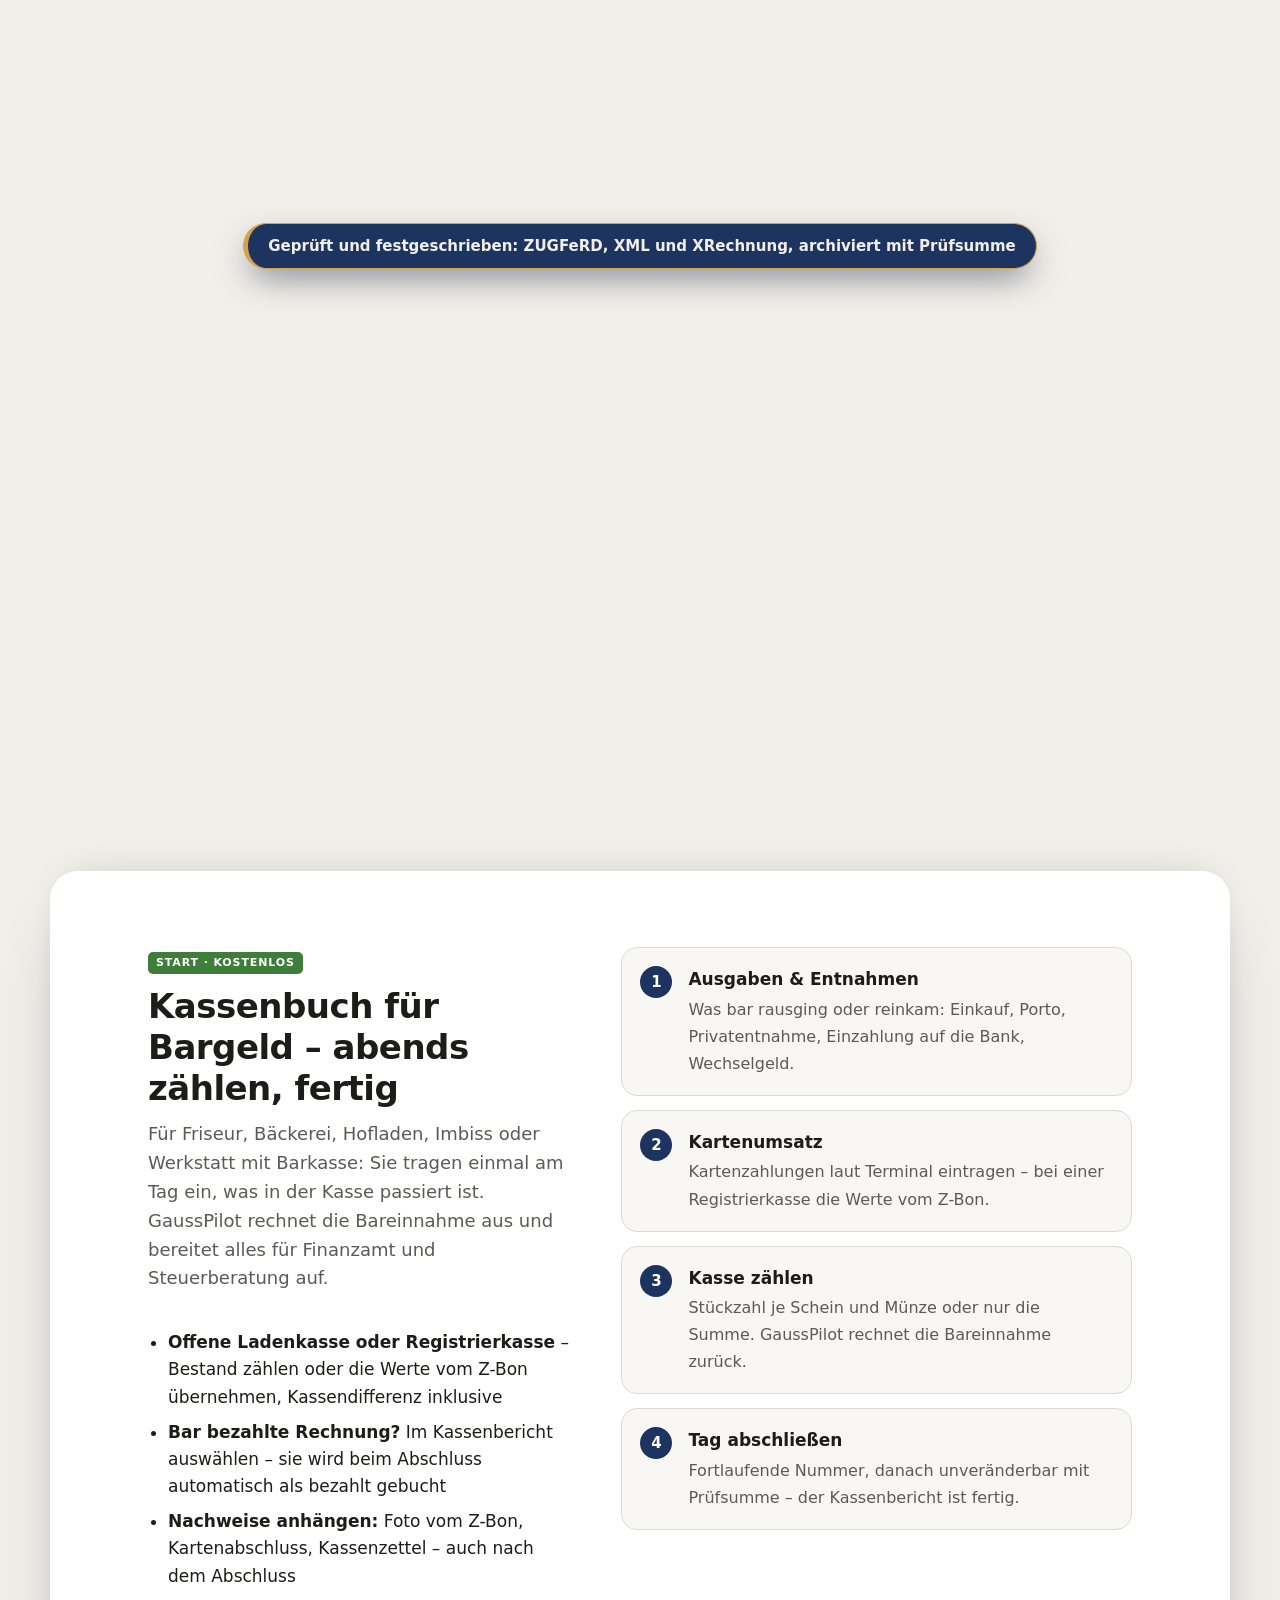
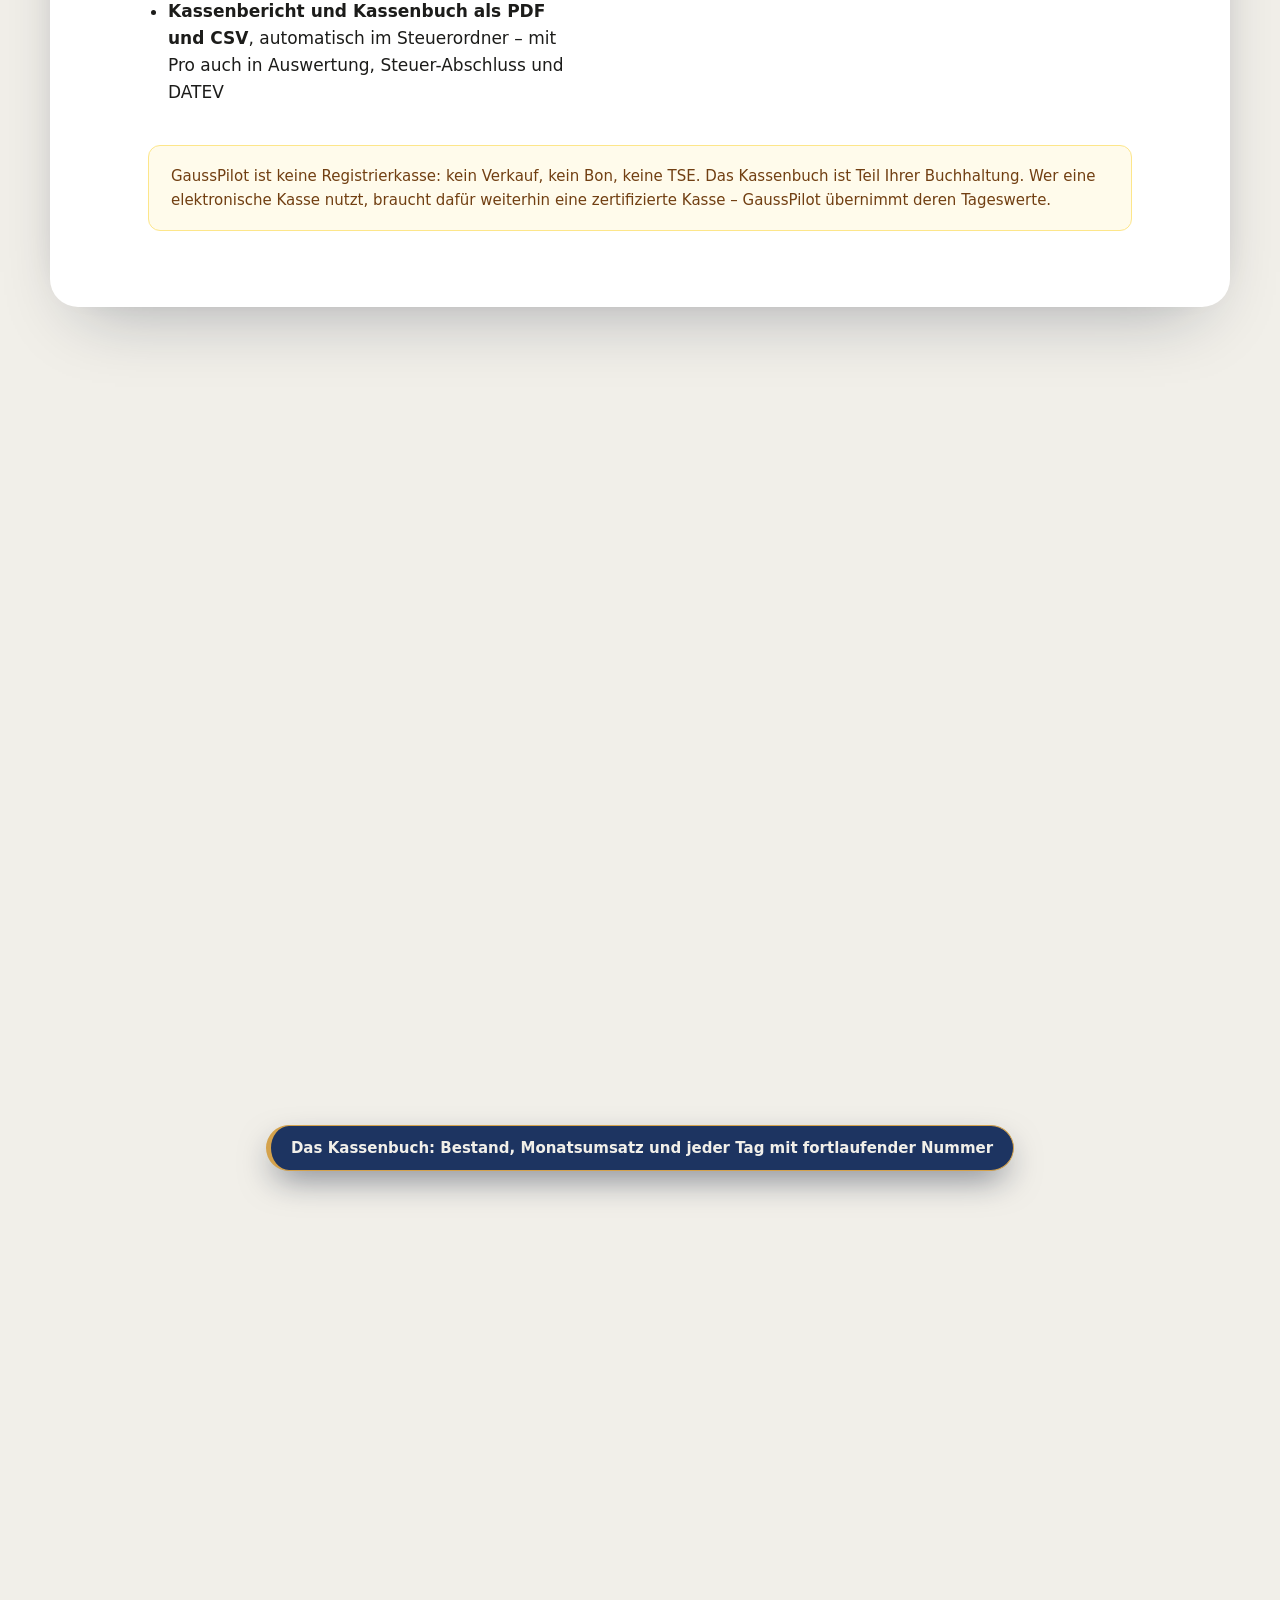
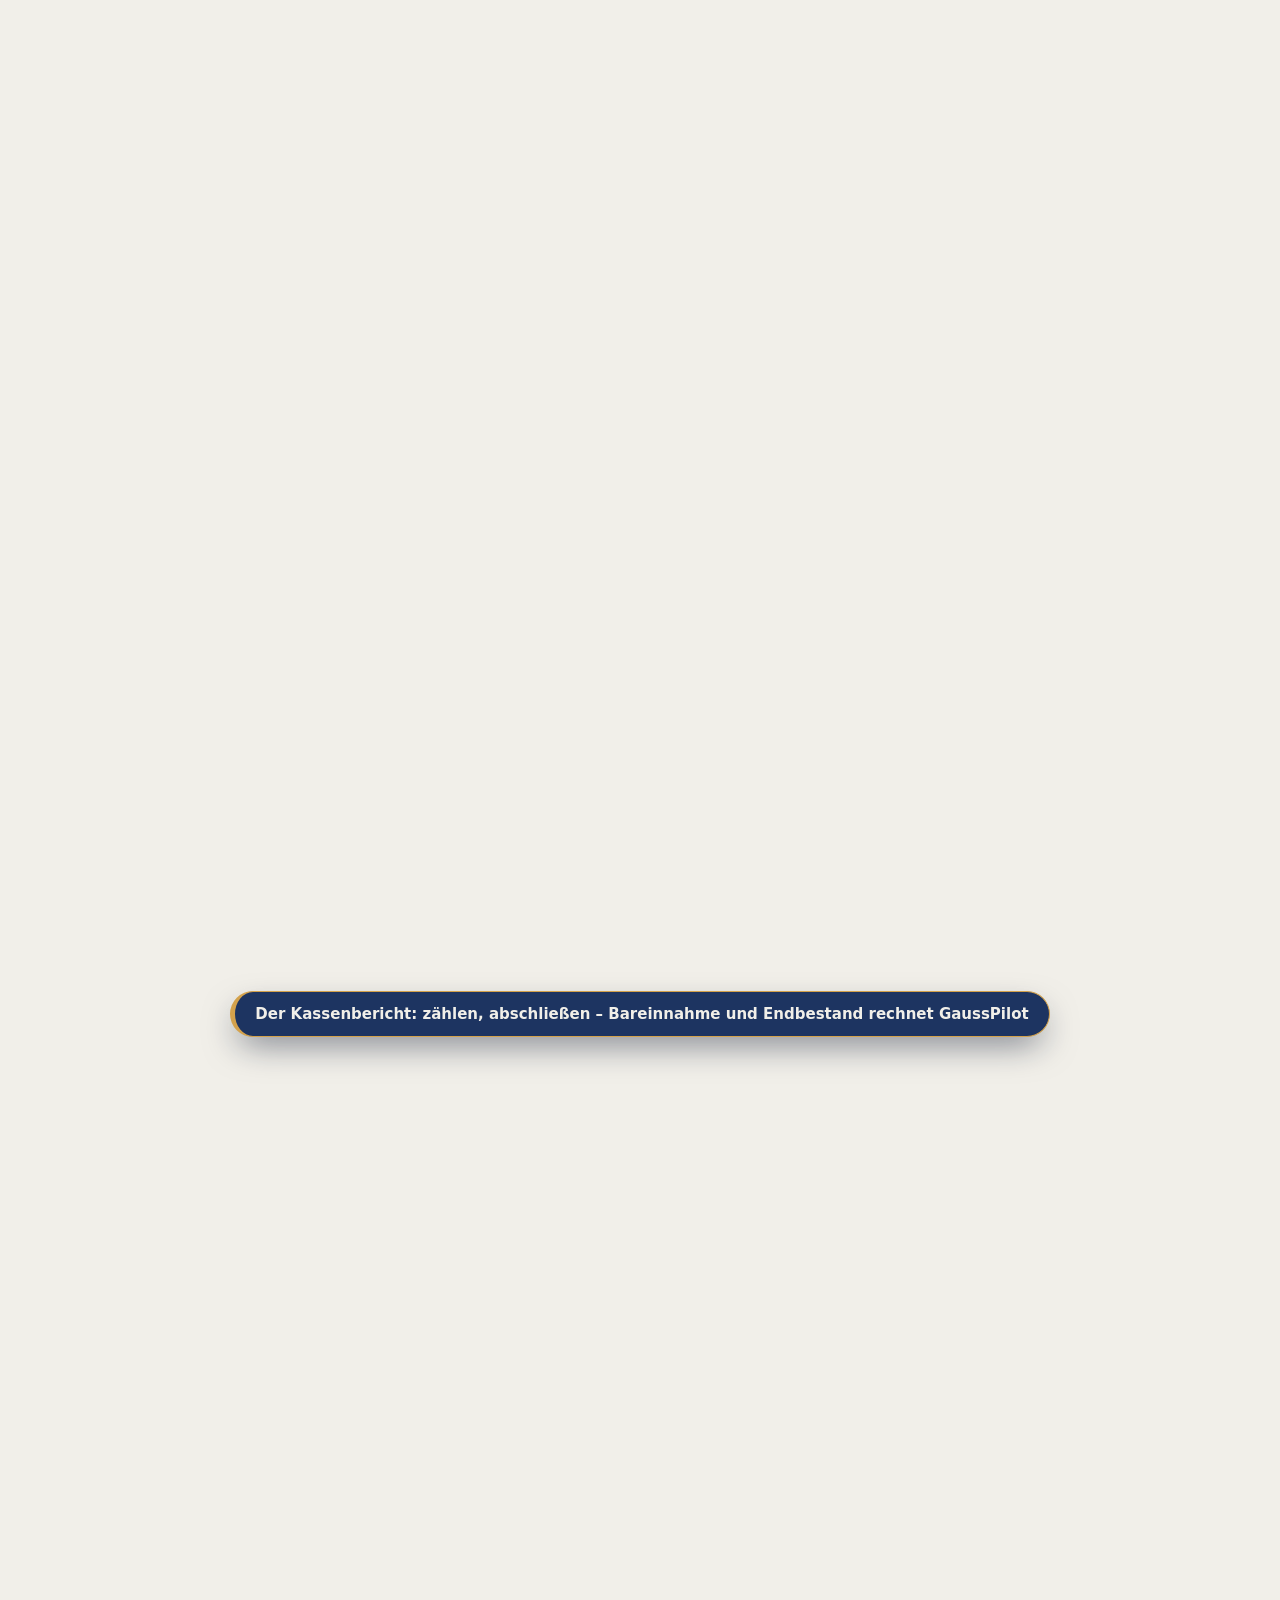
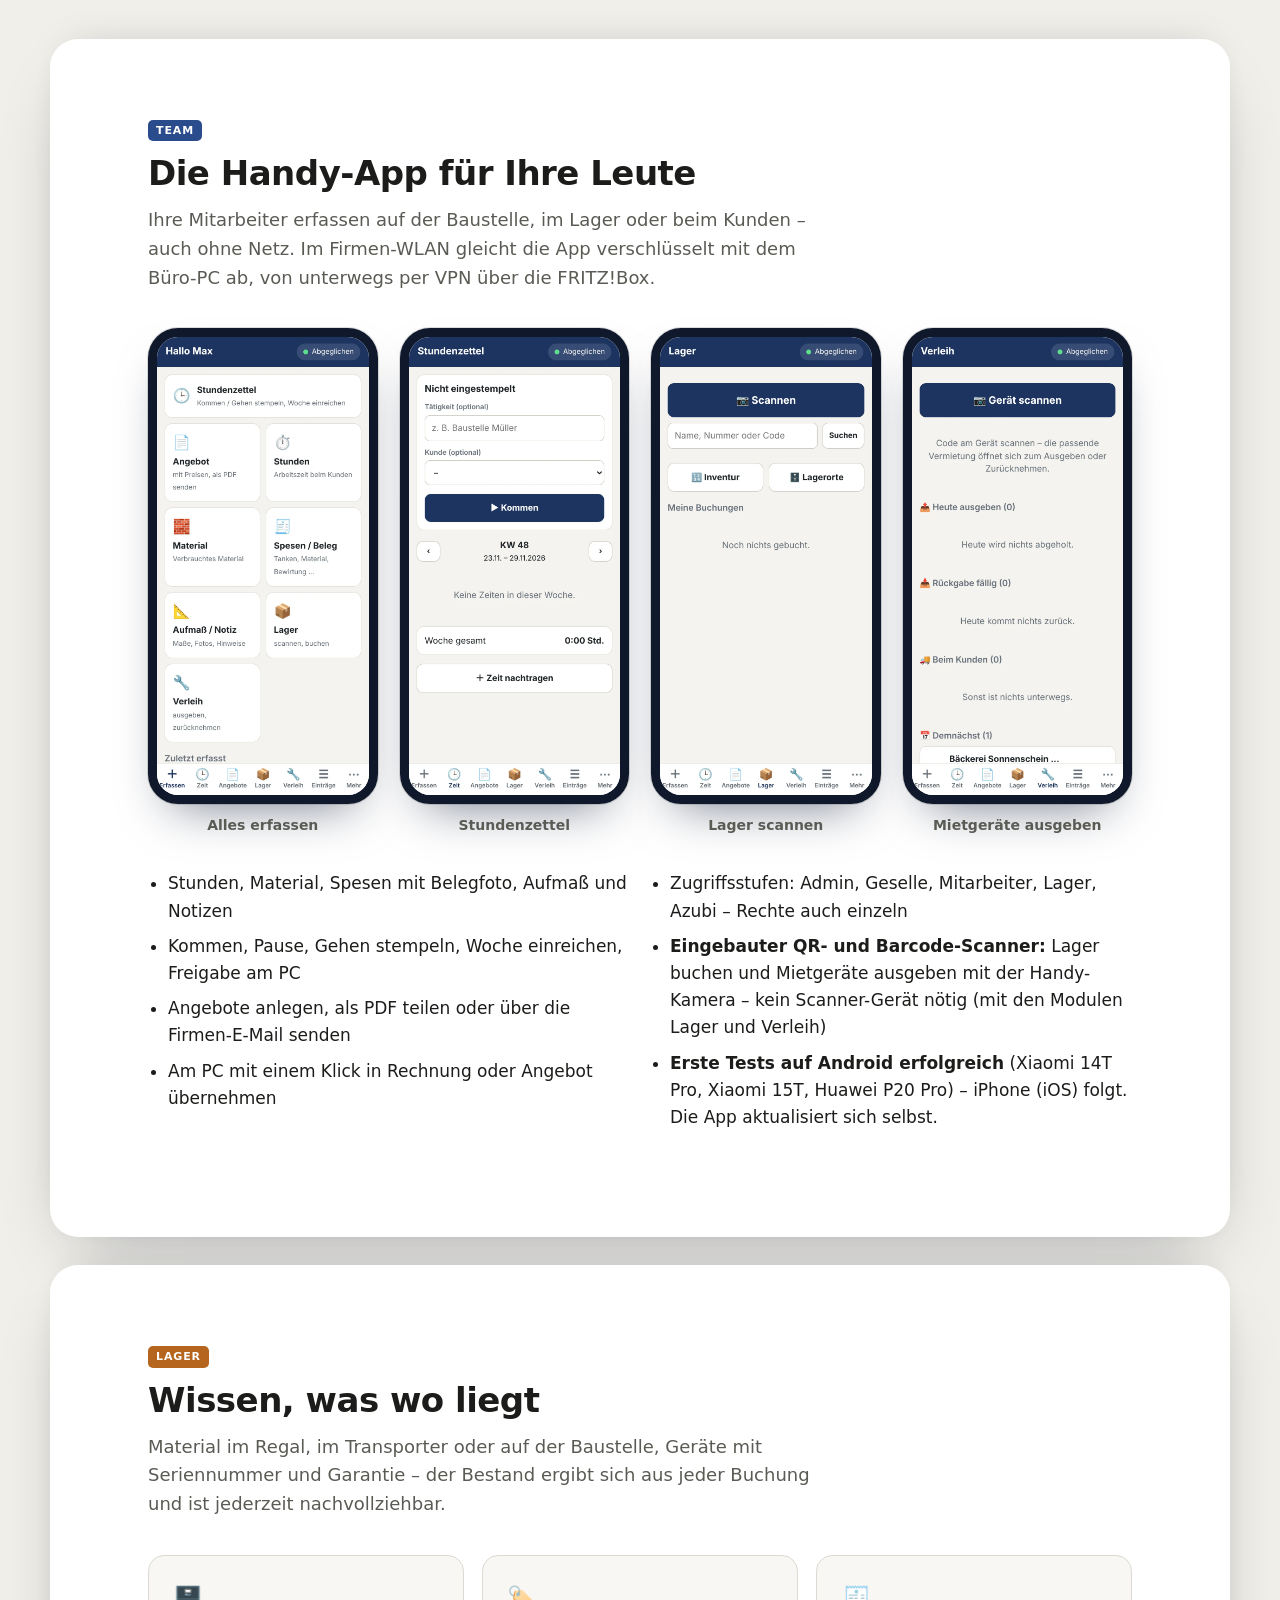
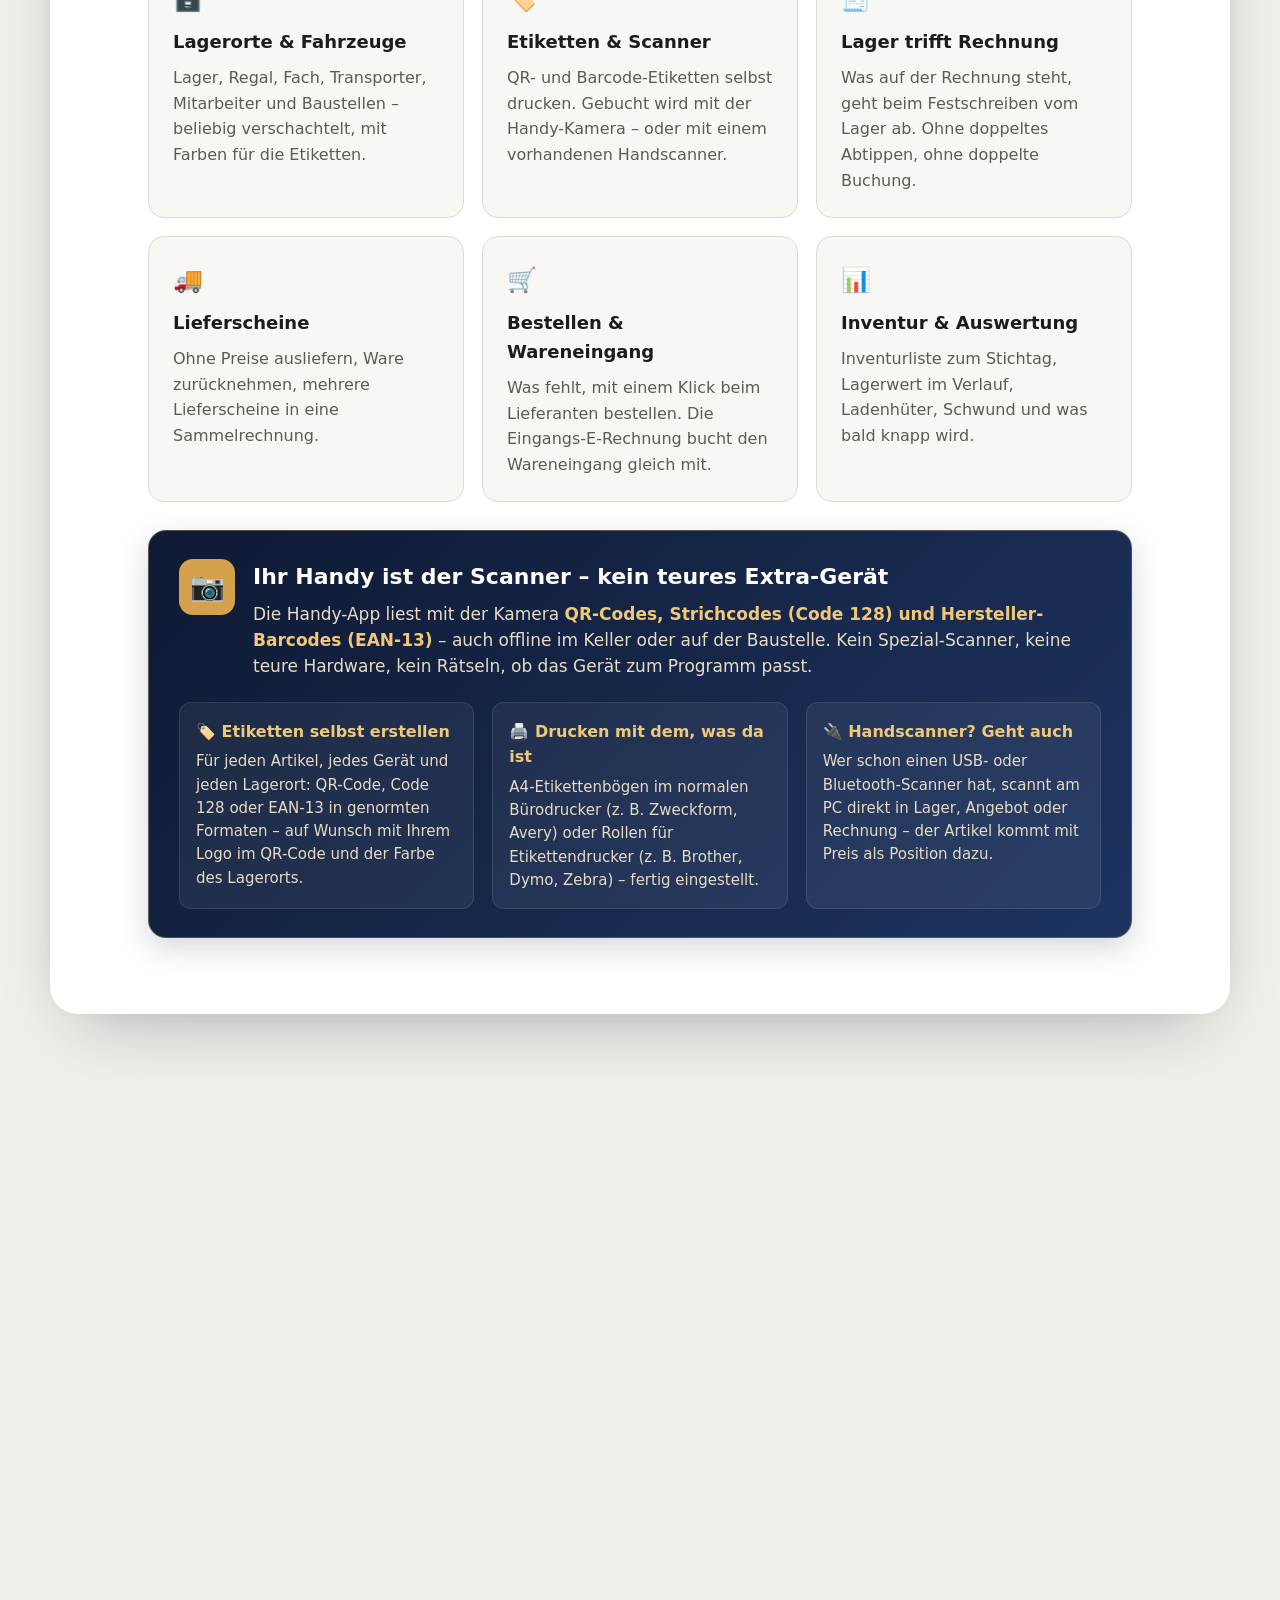
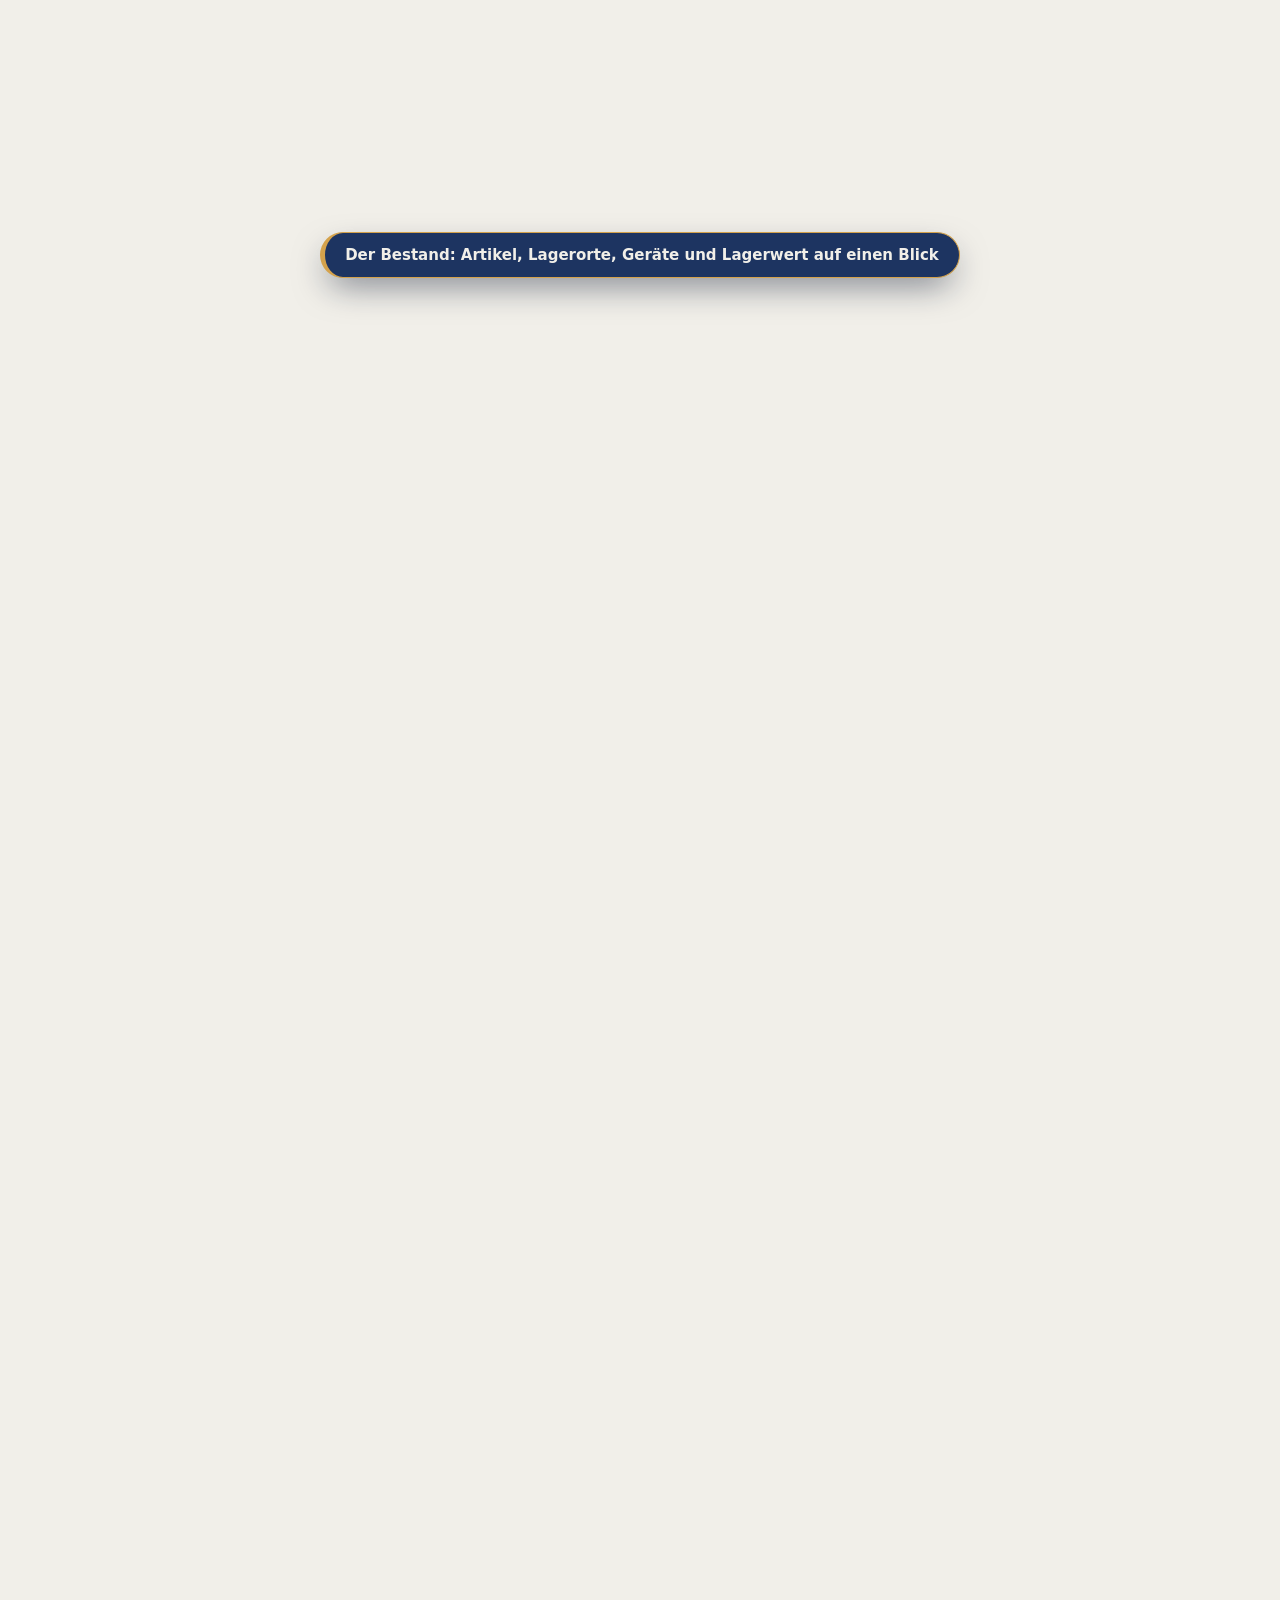
==== commit 33da8bb6: "Add files via upload" ====
--- a/index.html
+++ b/index.html
@@ -206,7 +206,7 @@
       <li>Am PC mit einem Klick in Rechnung oder Angebot übernehmen</li>
       <li>Zugriffsstufen: Admin, Geselle, Mitarbeiter, Lager, Azubi – Rechte auch einzeln</li>
       <li><b>Eingebauter QR- und Barcode-Scanner:</b> Lager buchen und Mietgeräte ausgeben mit der Handy-Kamera – kein Scanner-Gerät nötig (mit den Modulen Lager und Verleih)</li>
-      <li>Getestet auf Android (Xiaomi 14T Pro, Xiaomi 15T, Huawei P20 Pro) – der iPhone-Test folgt. Die App aktualisiert sich selbst.</li>
+      <li><b>Erste Tests auf Android erfolgreich</b> (Xiaomi 14T Pro, Xiaomi 15T, Huawei P20 Pro) – iPhone (iOS) folgt. Die App aktualisiert sich selbst.</li>
     </ul>
   </div>
 </section>
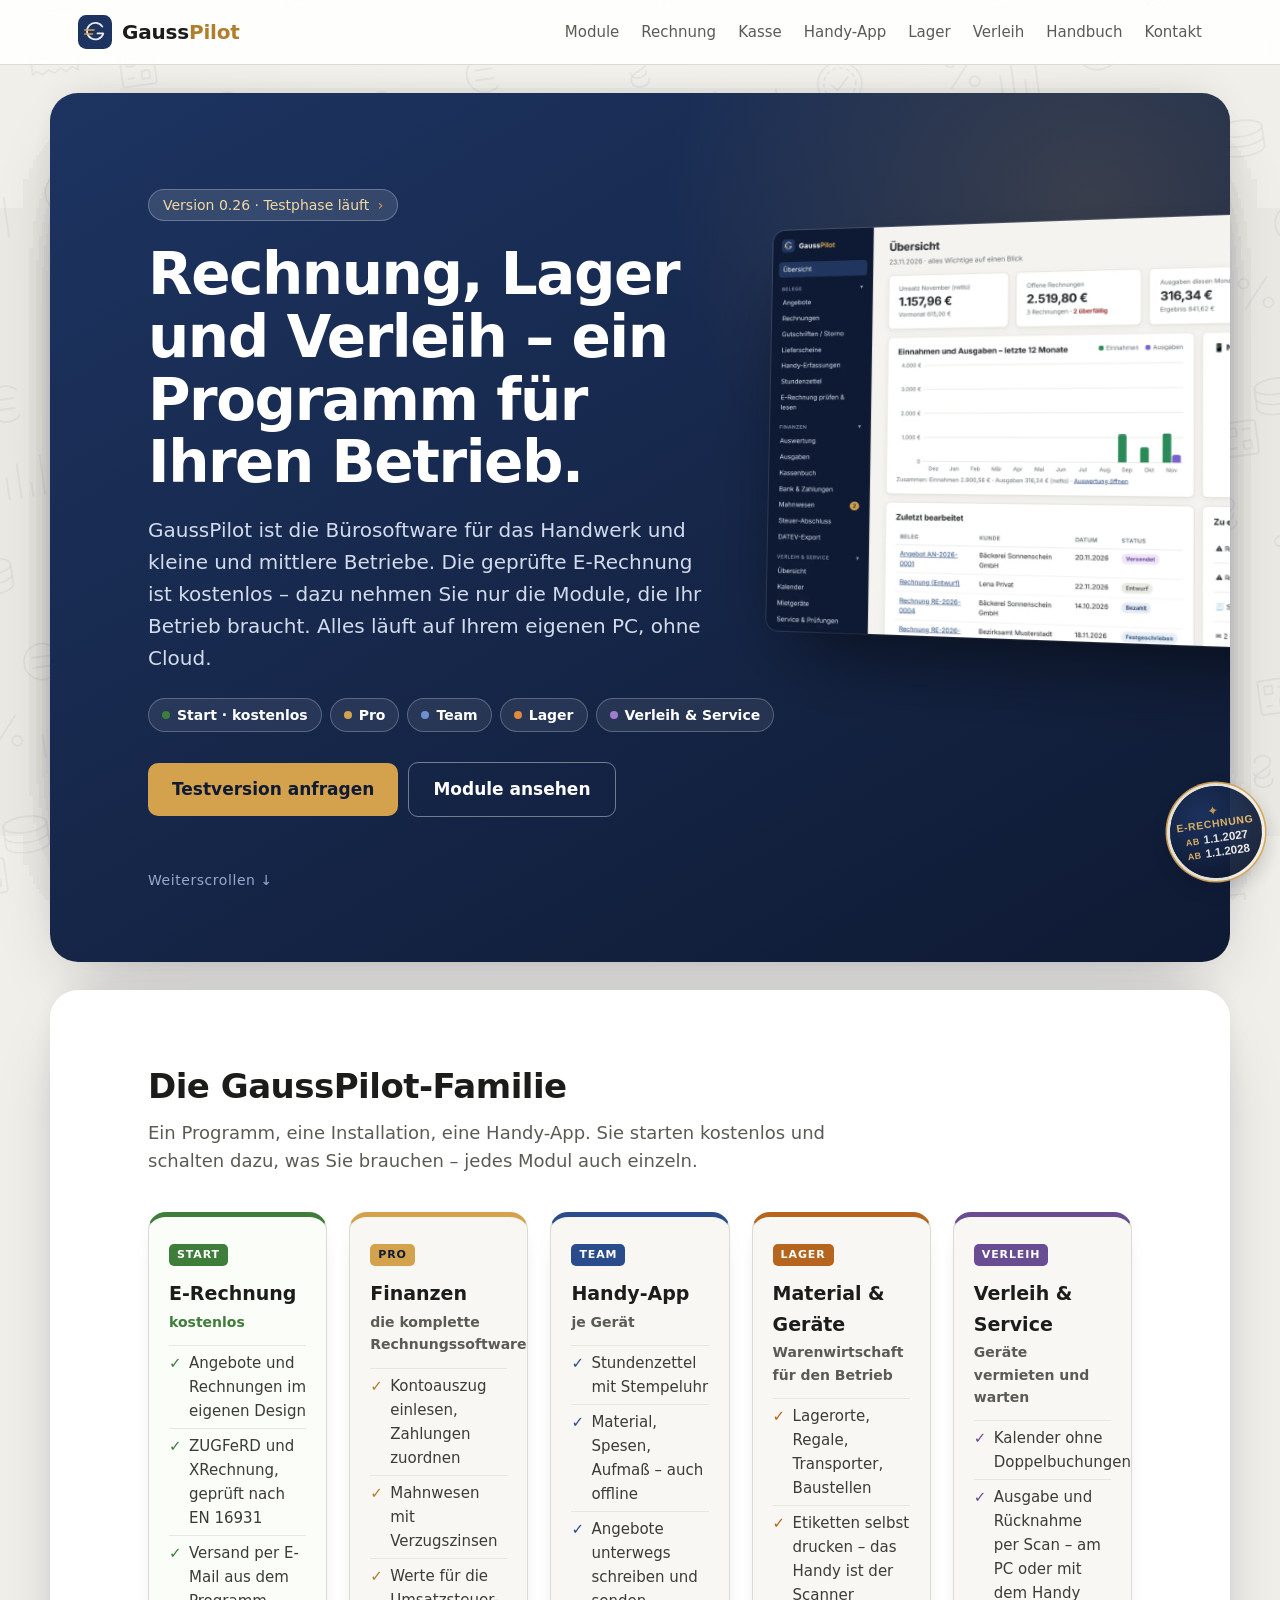
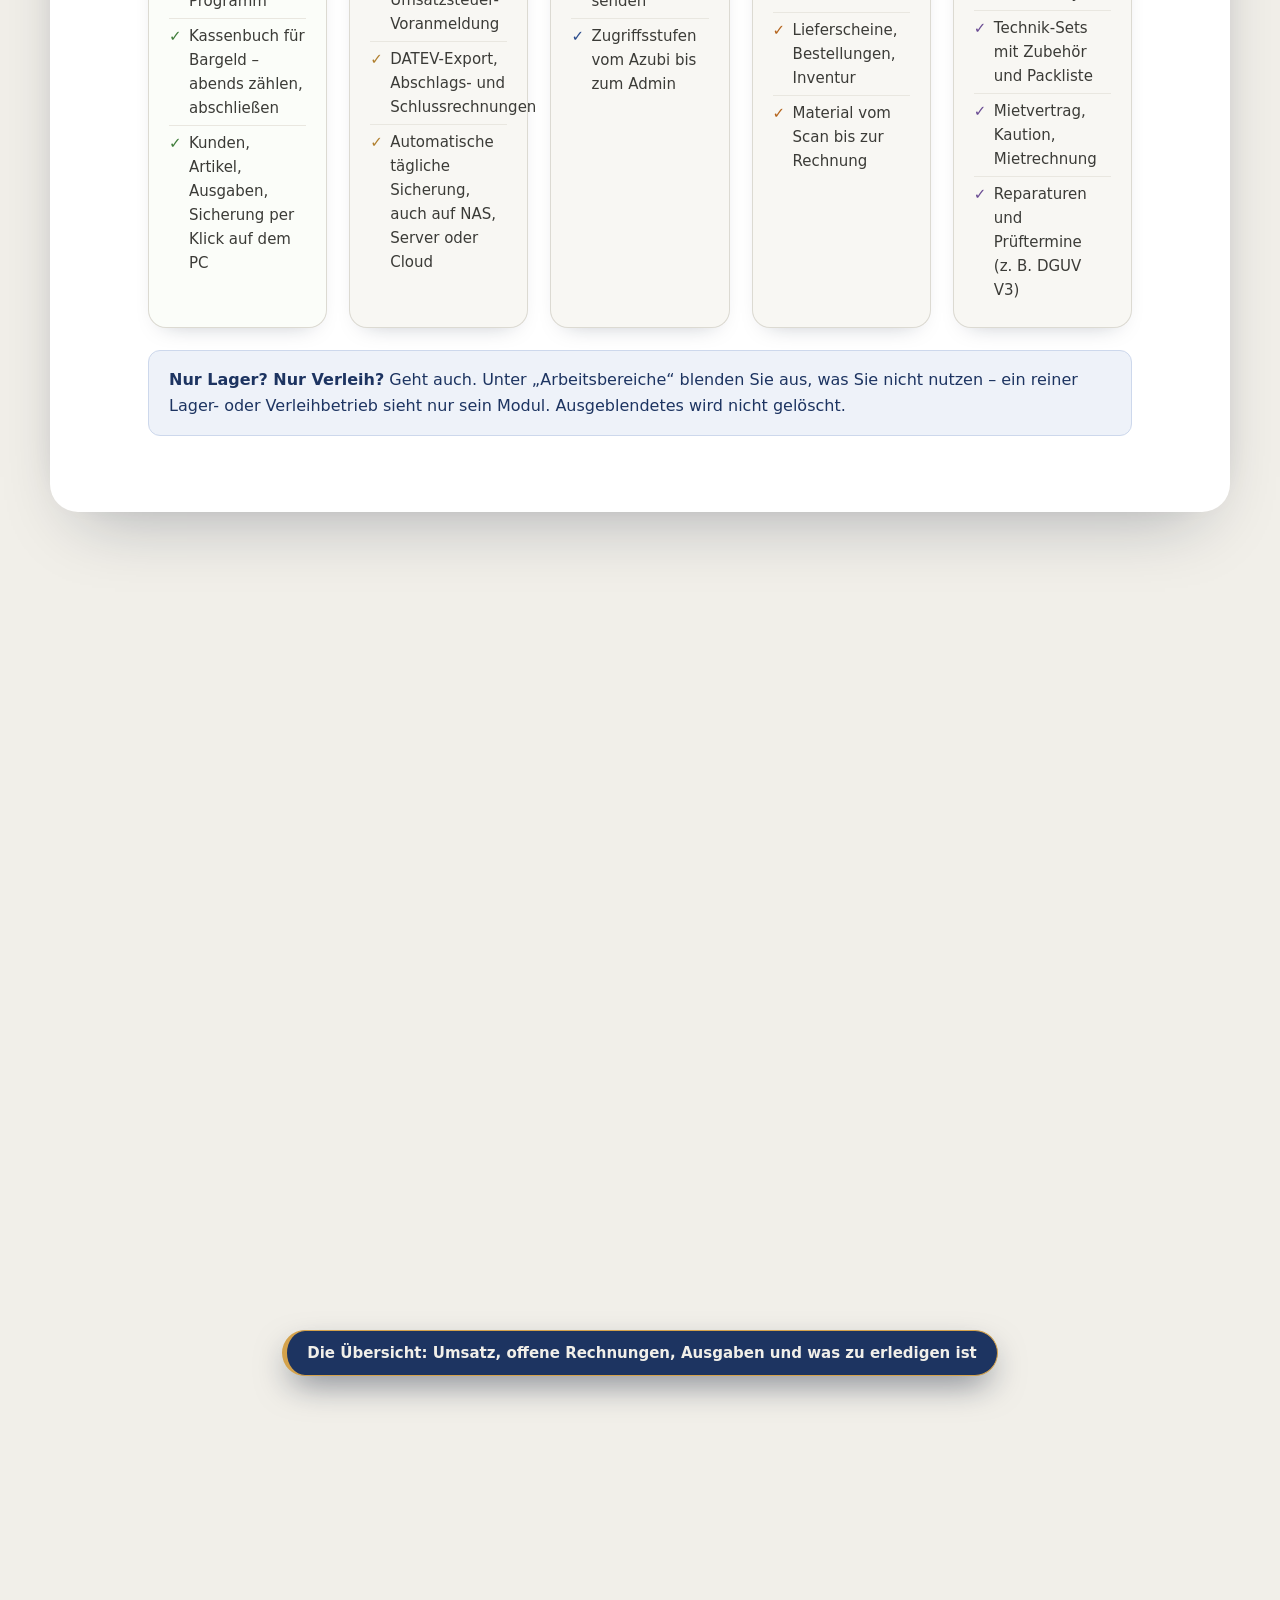
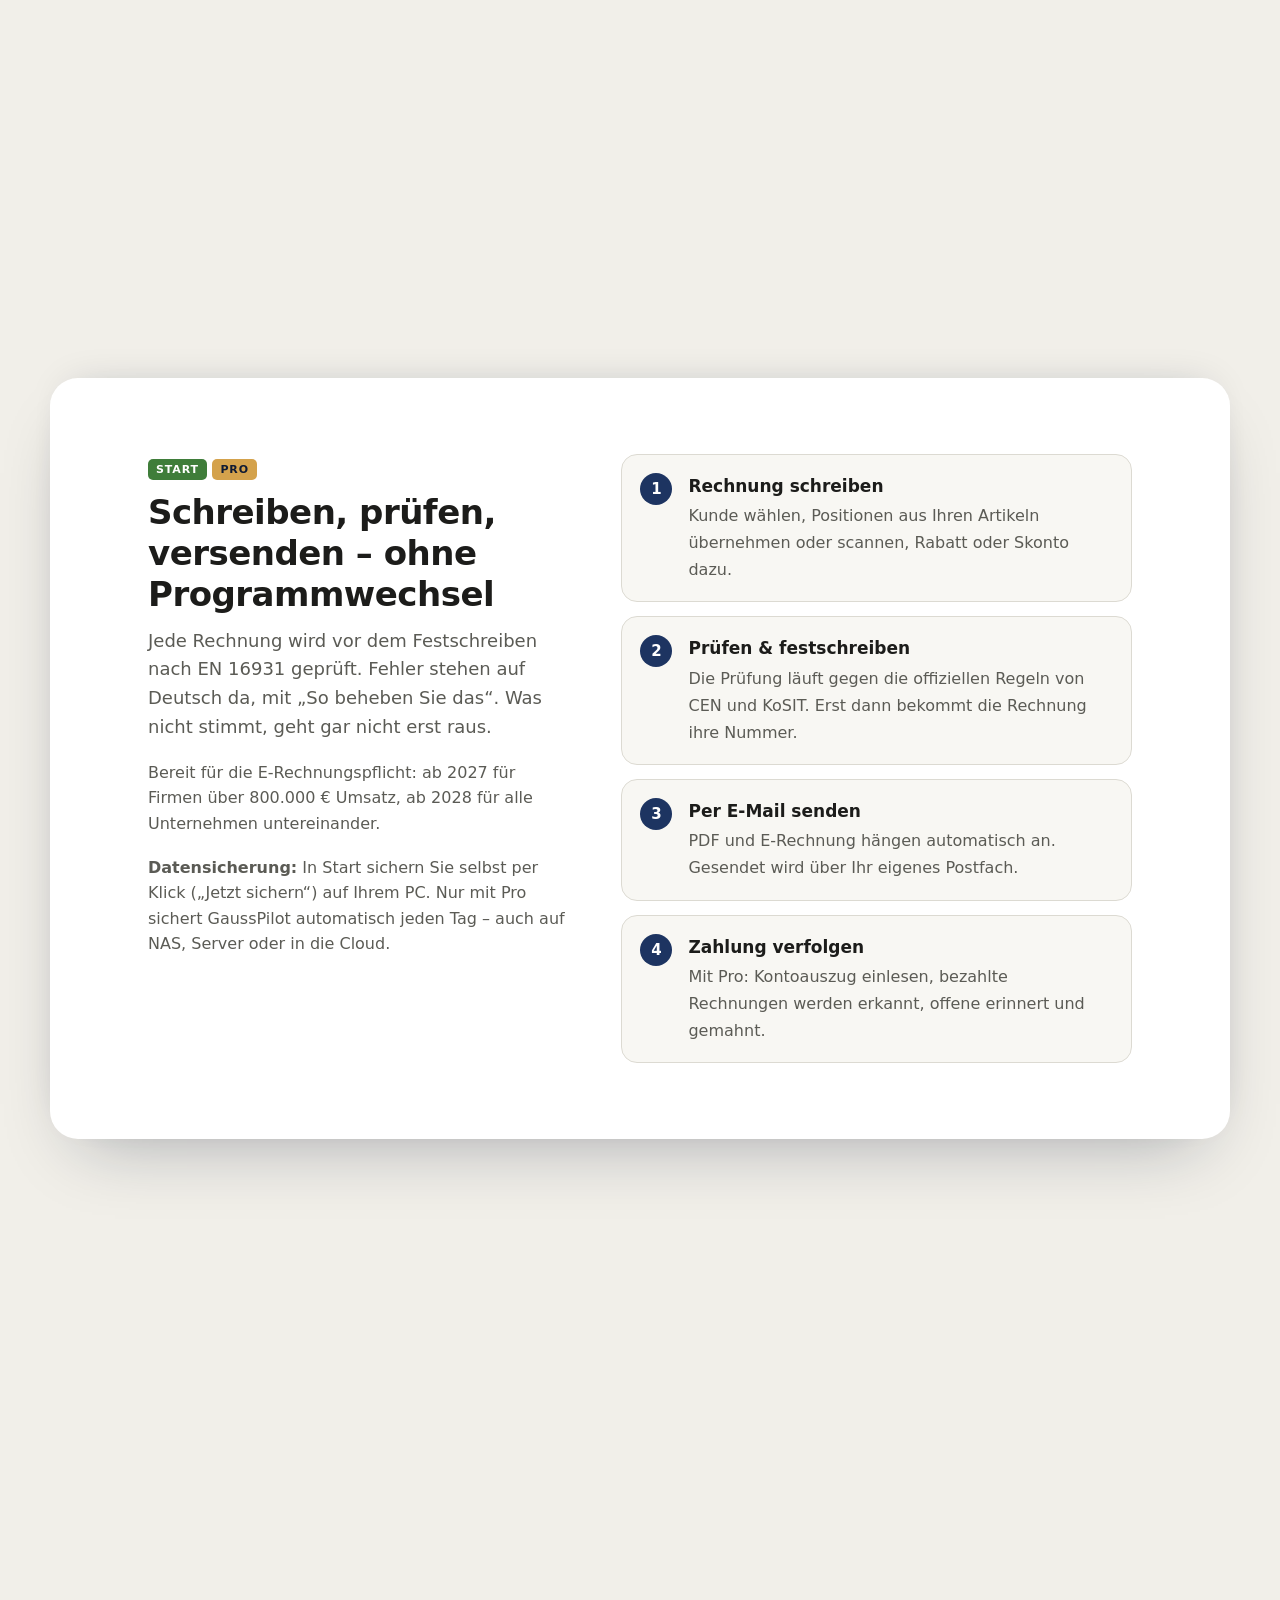
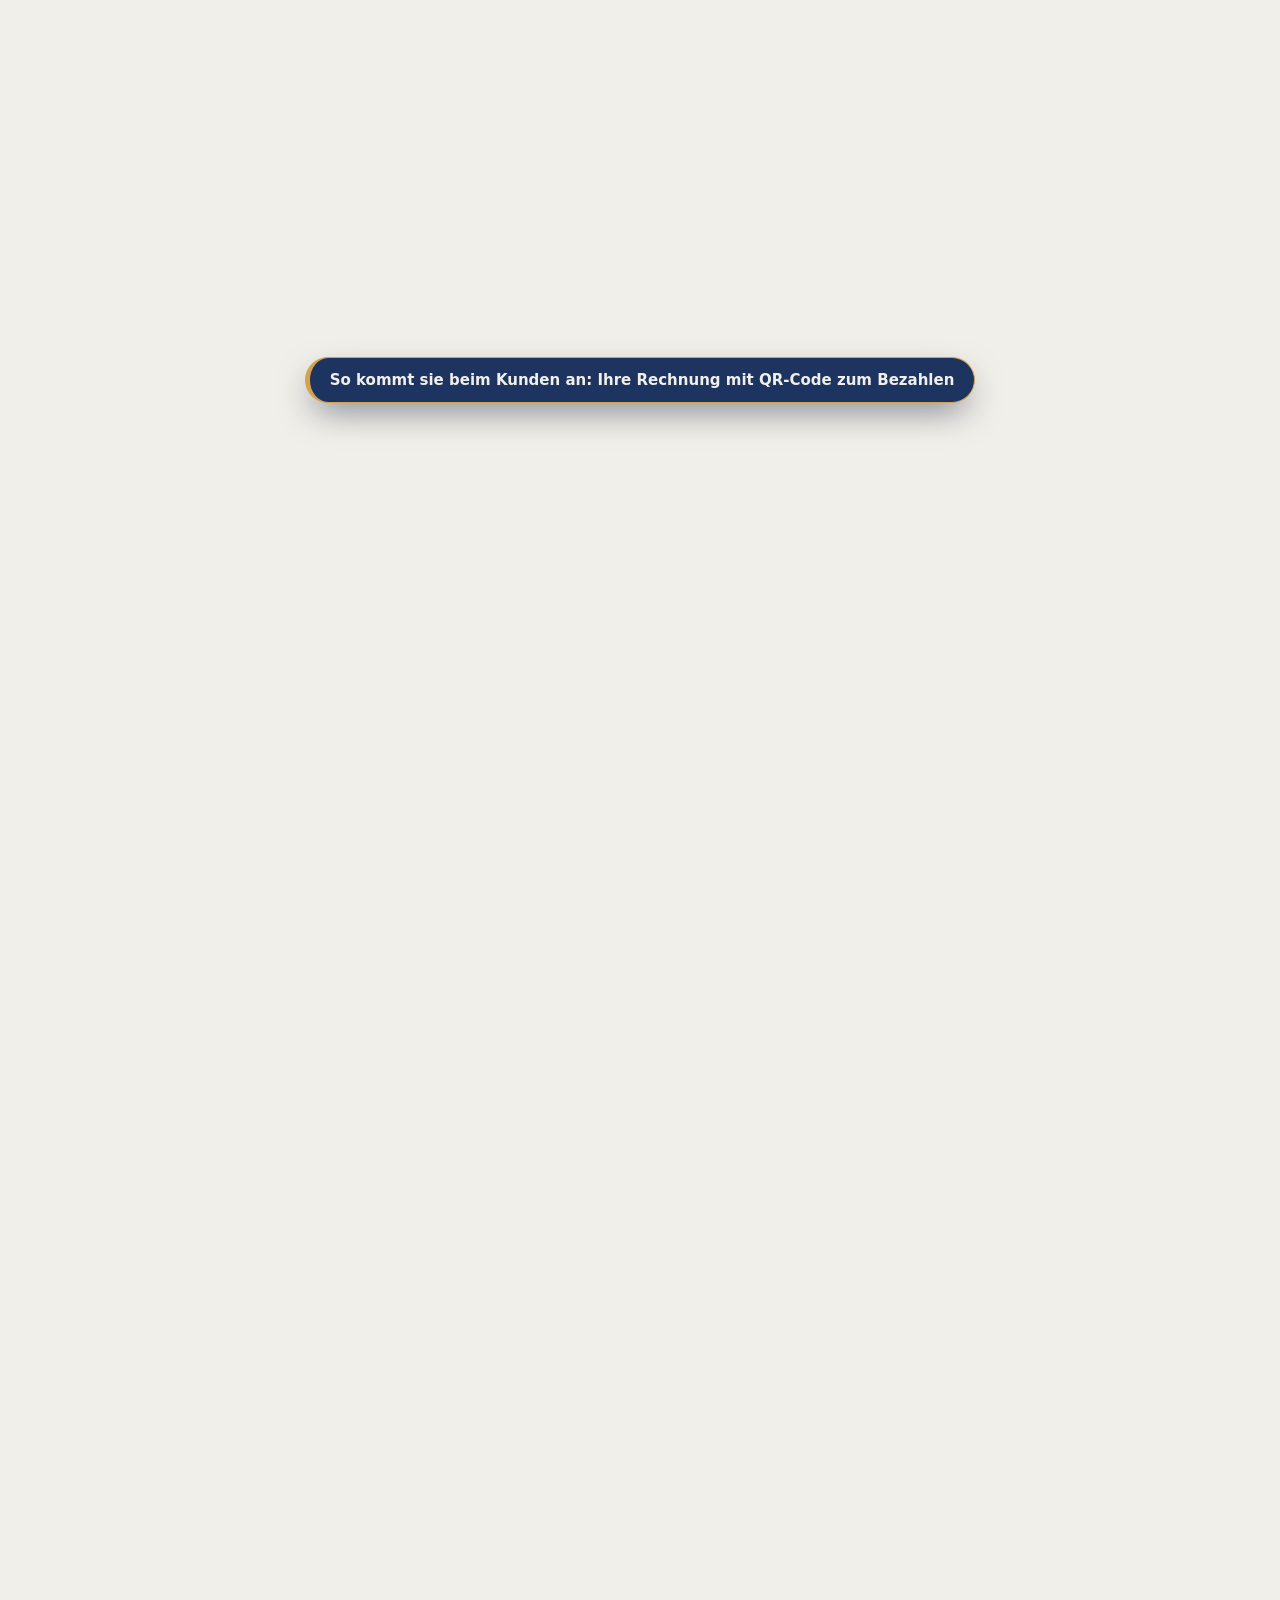
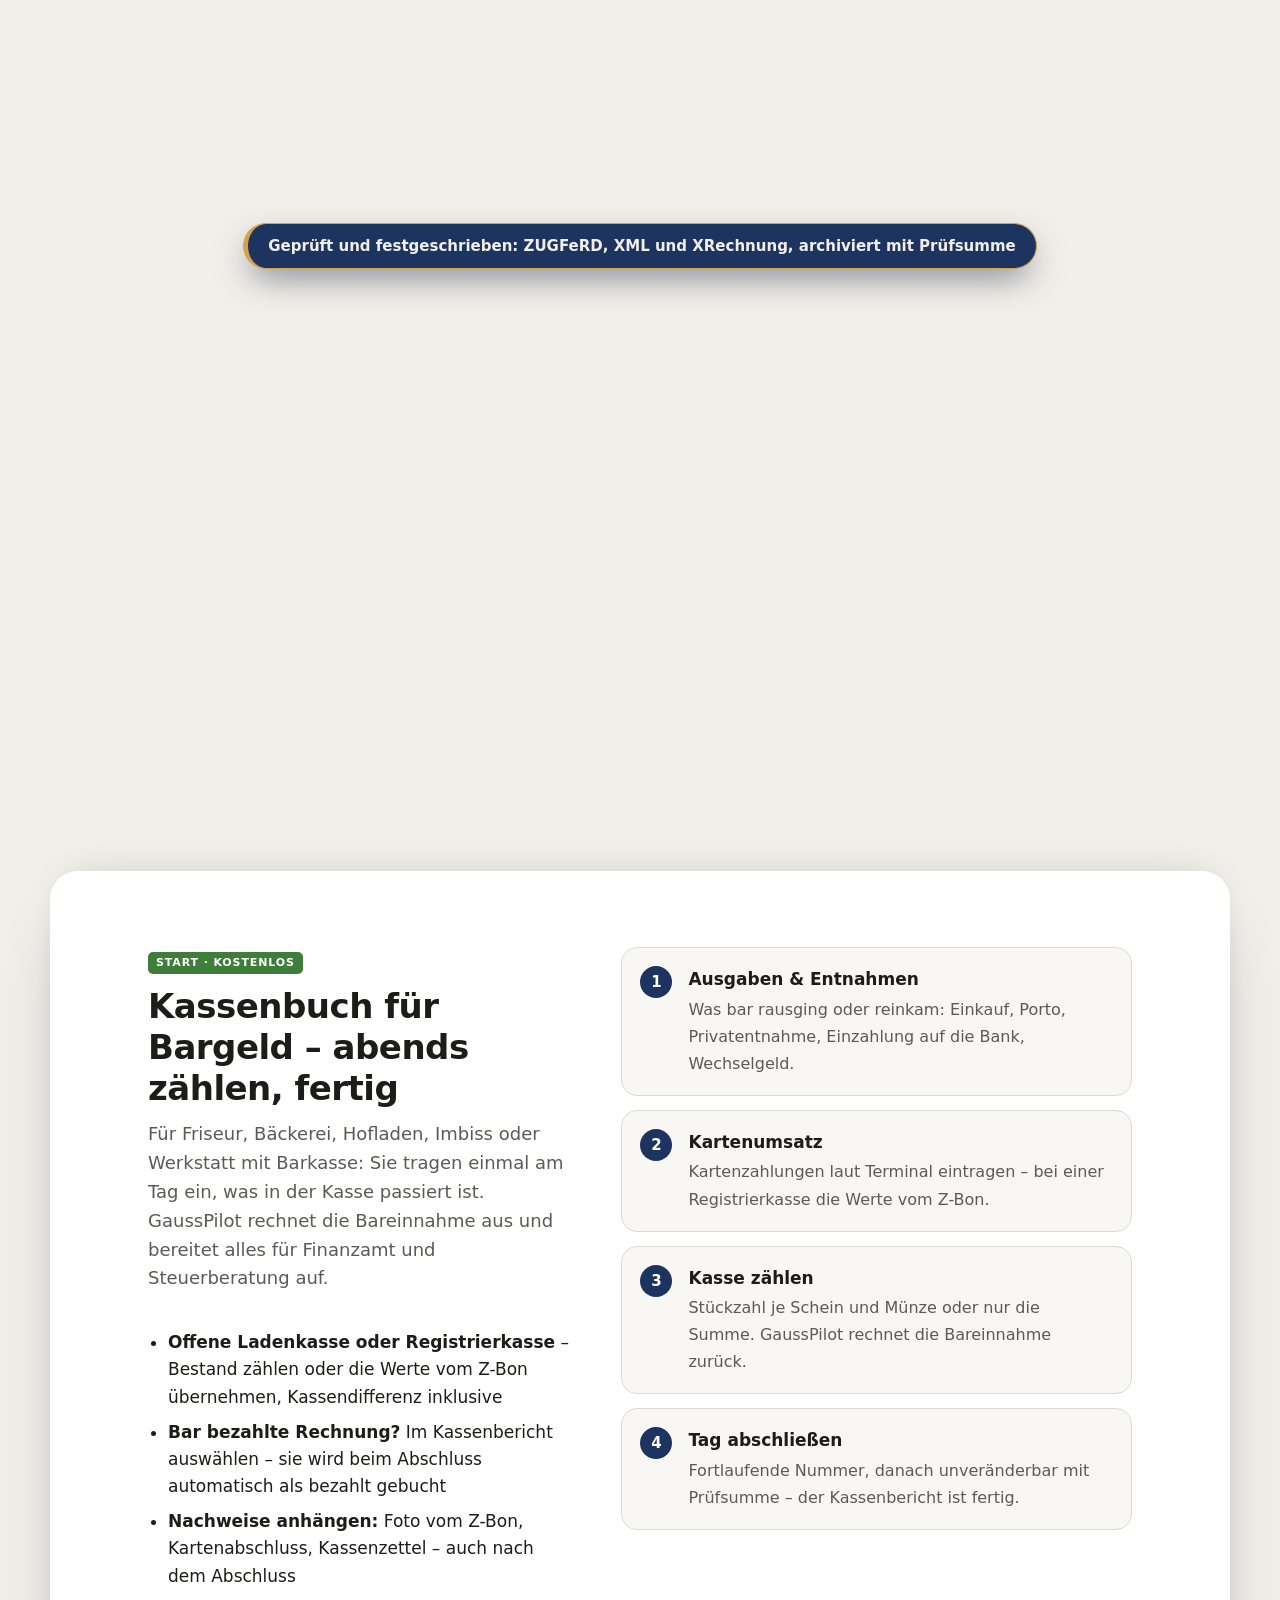
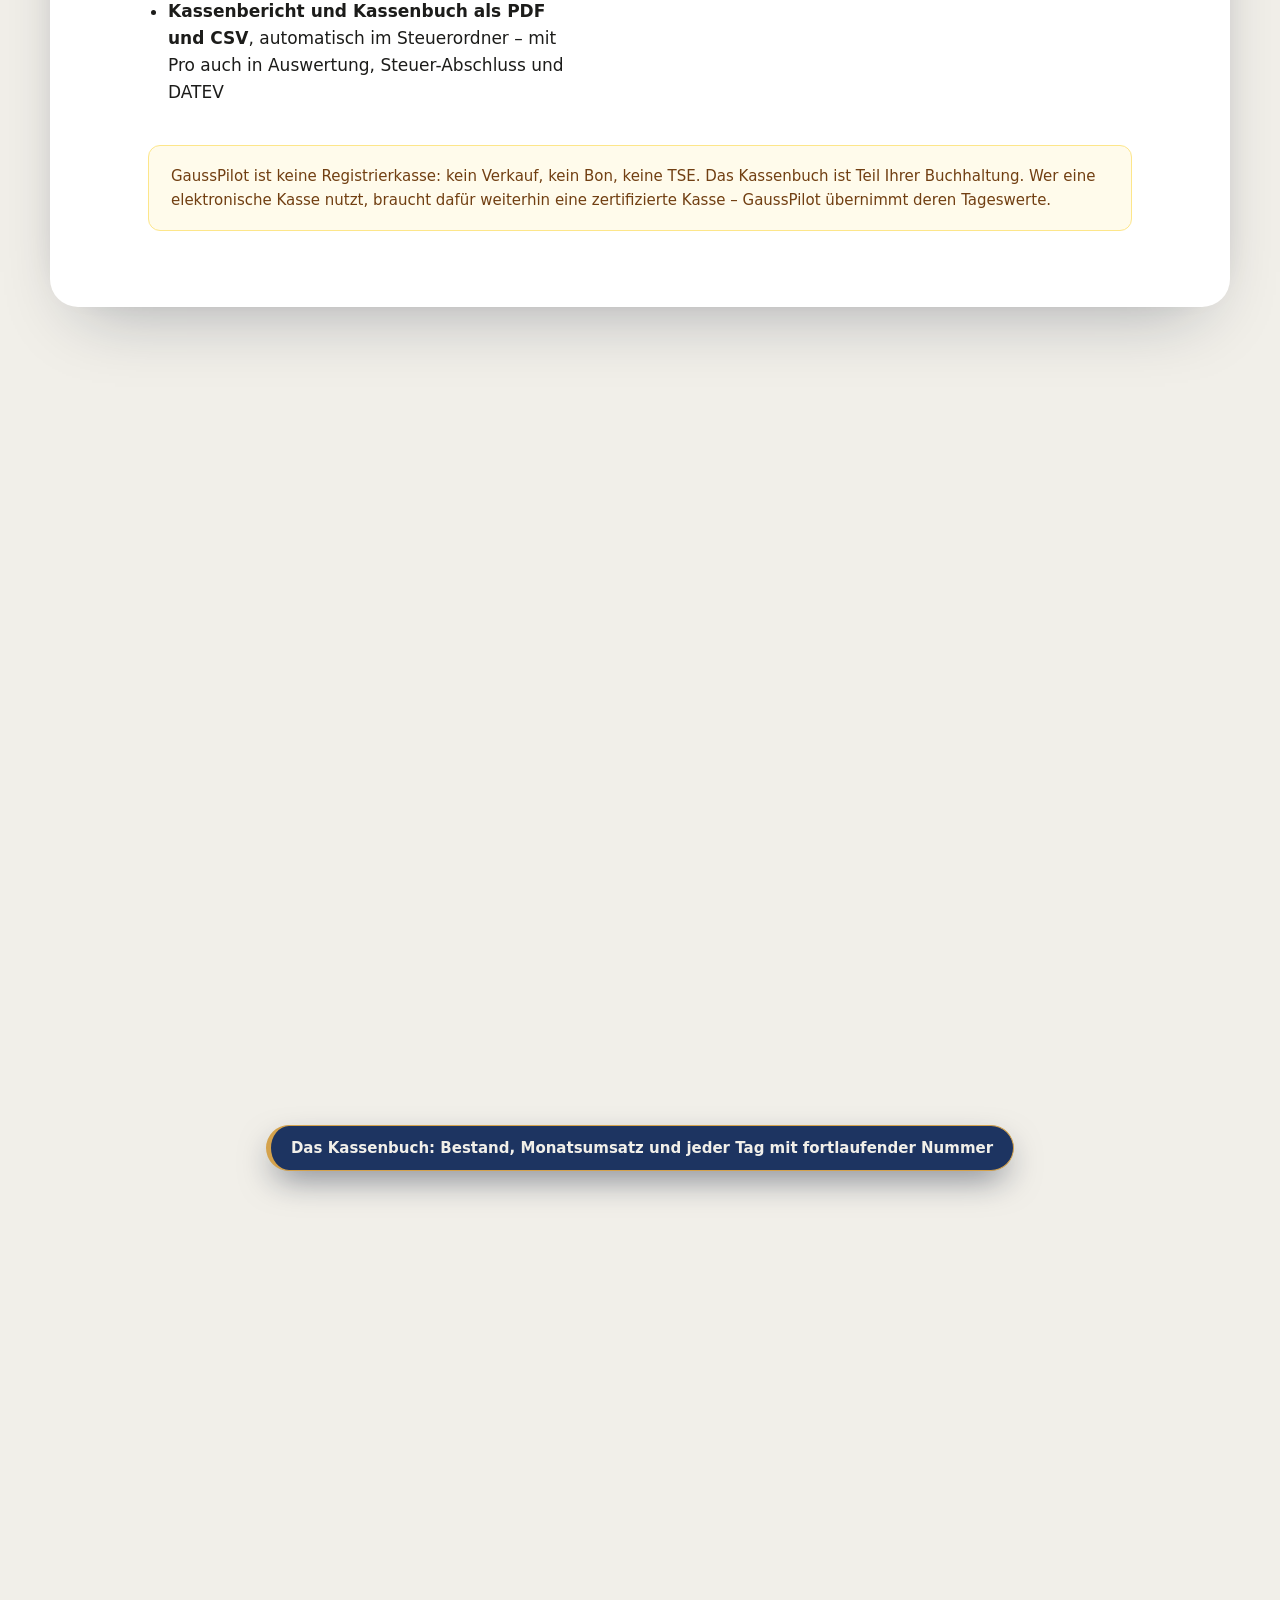
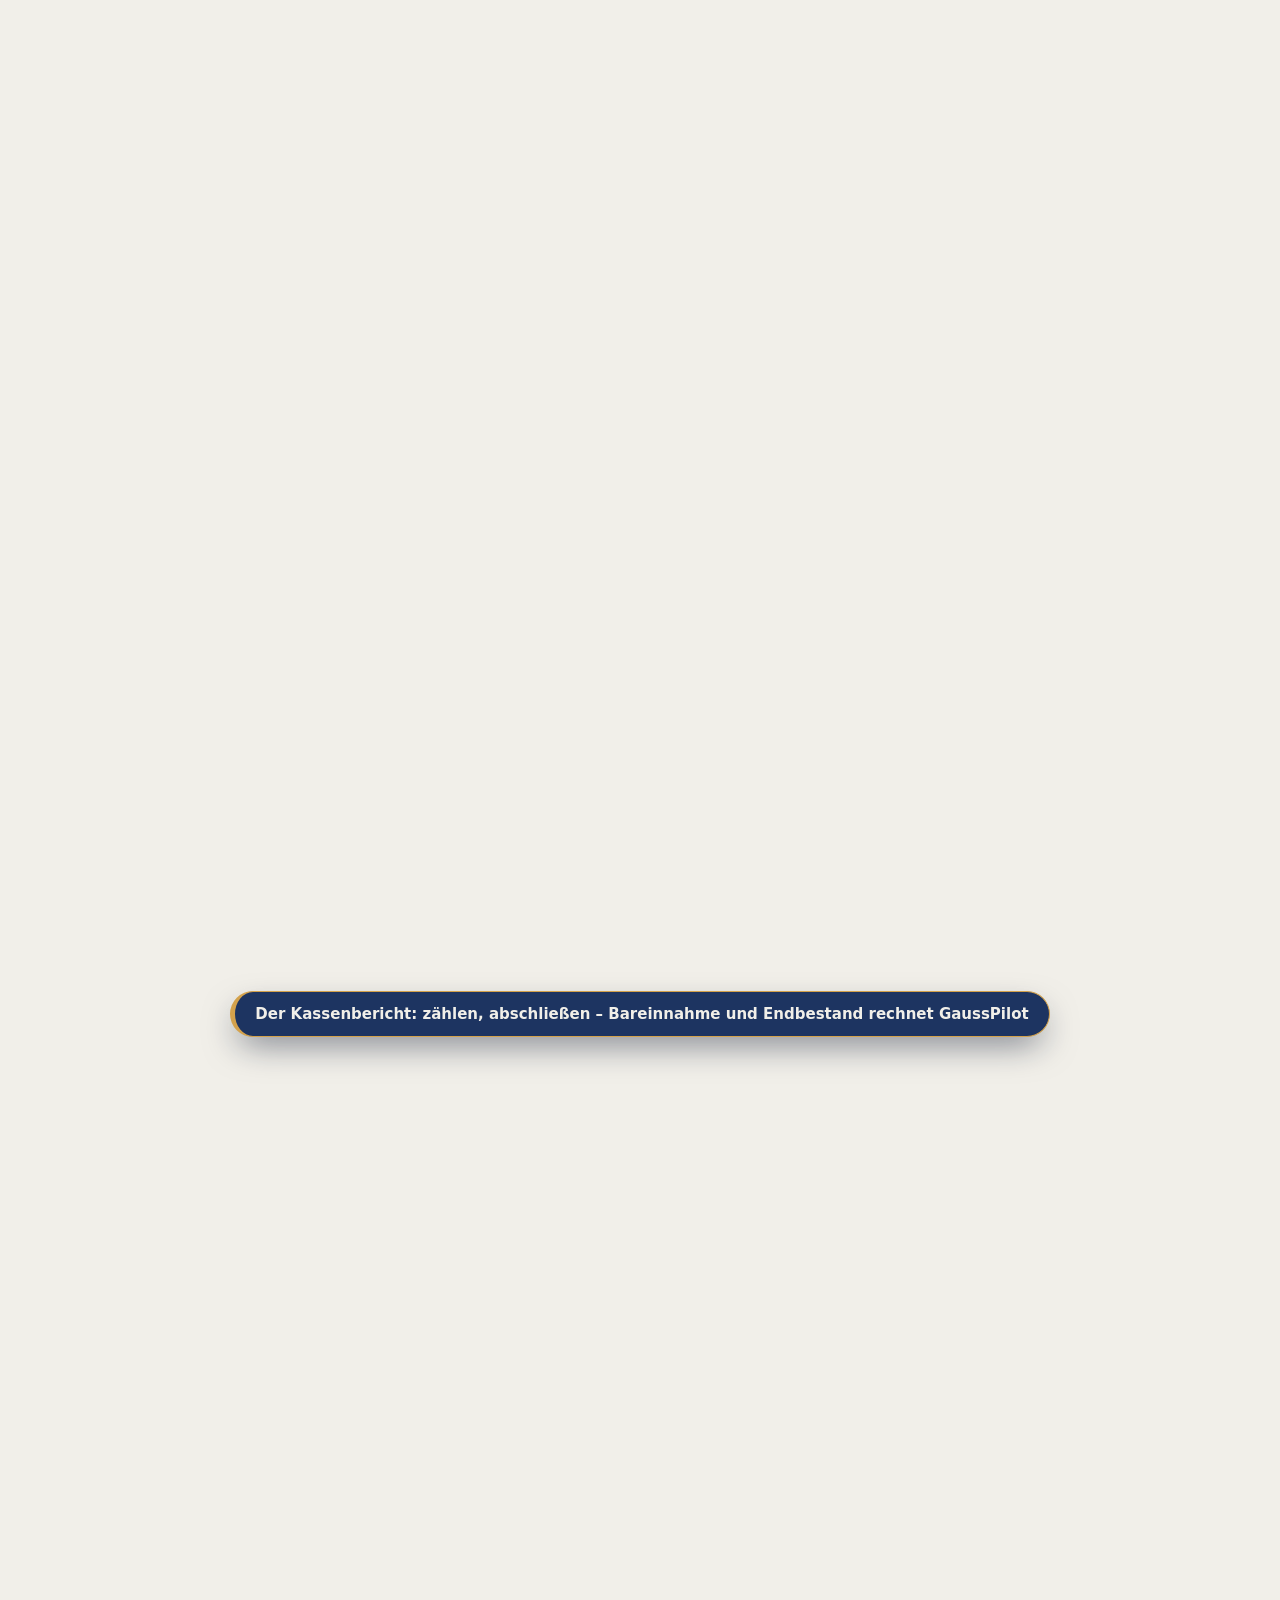
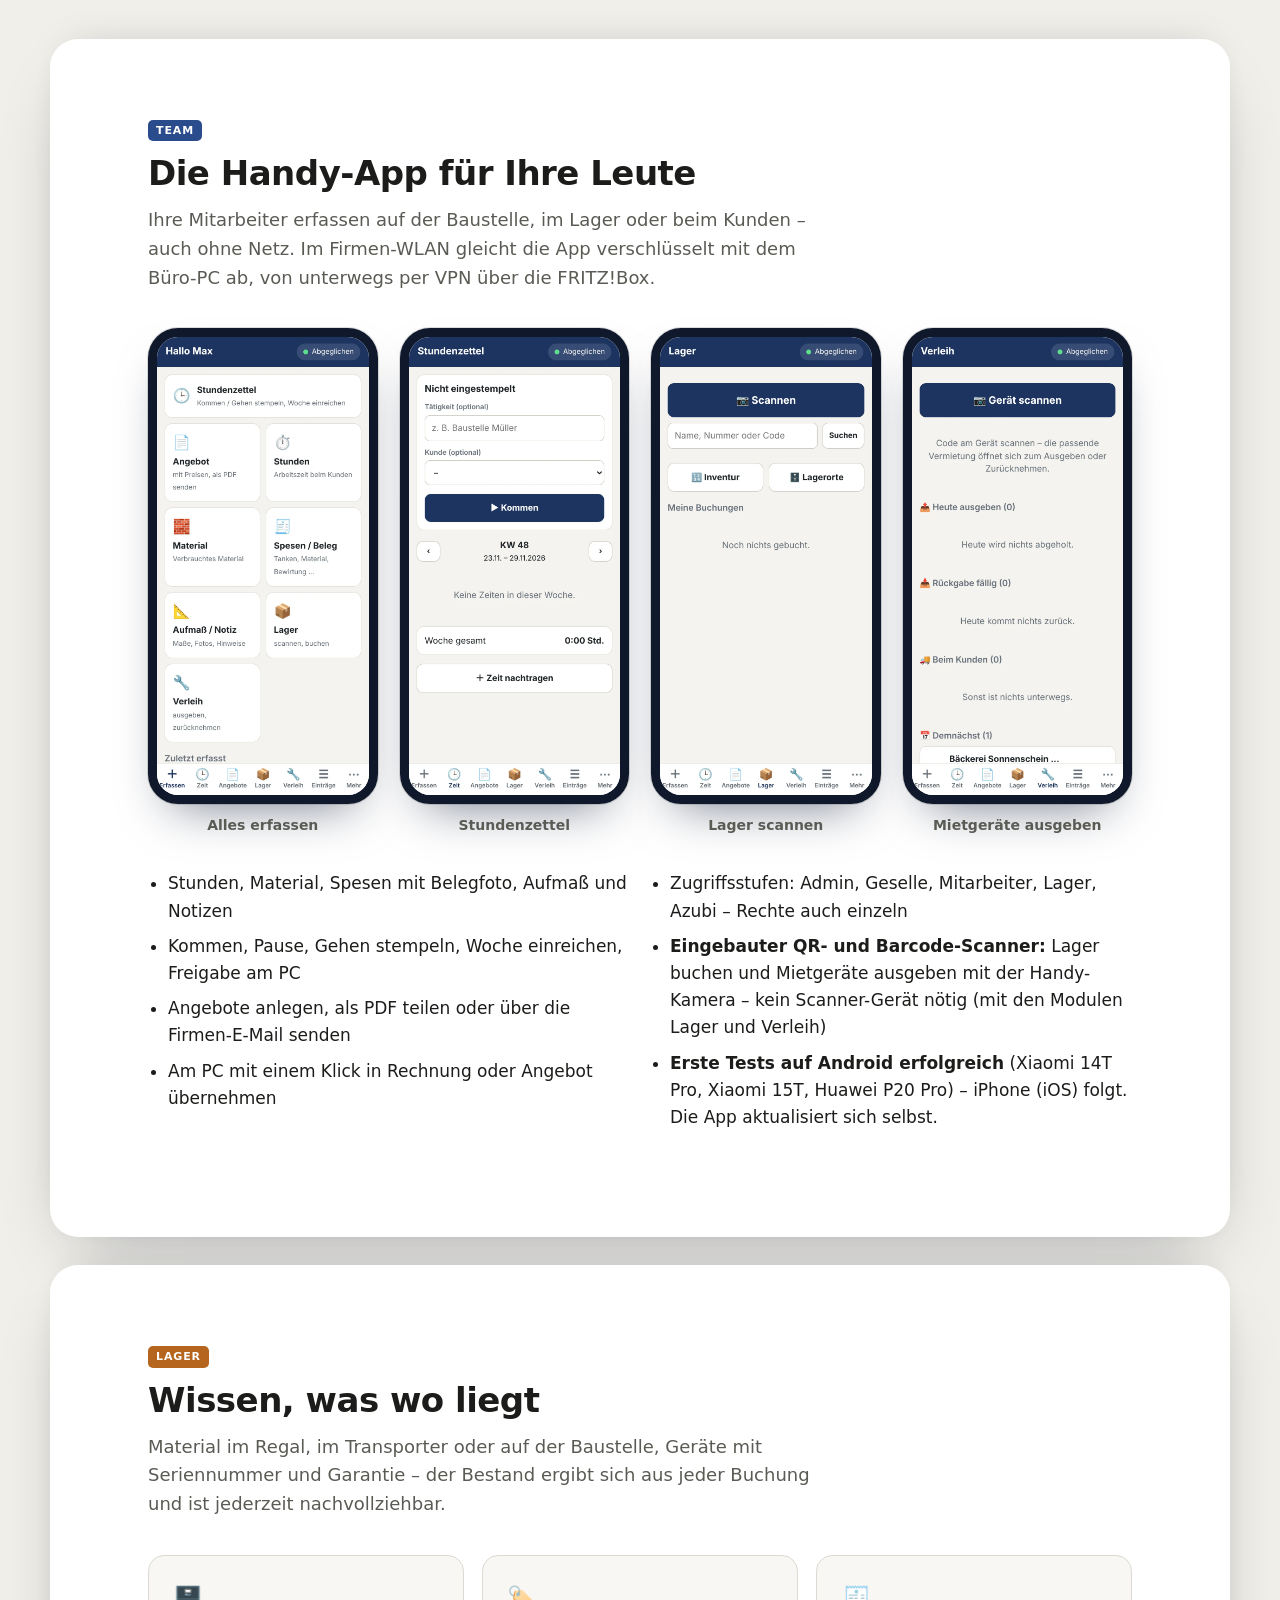
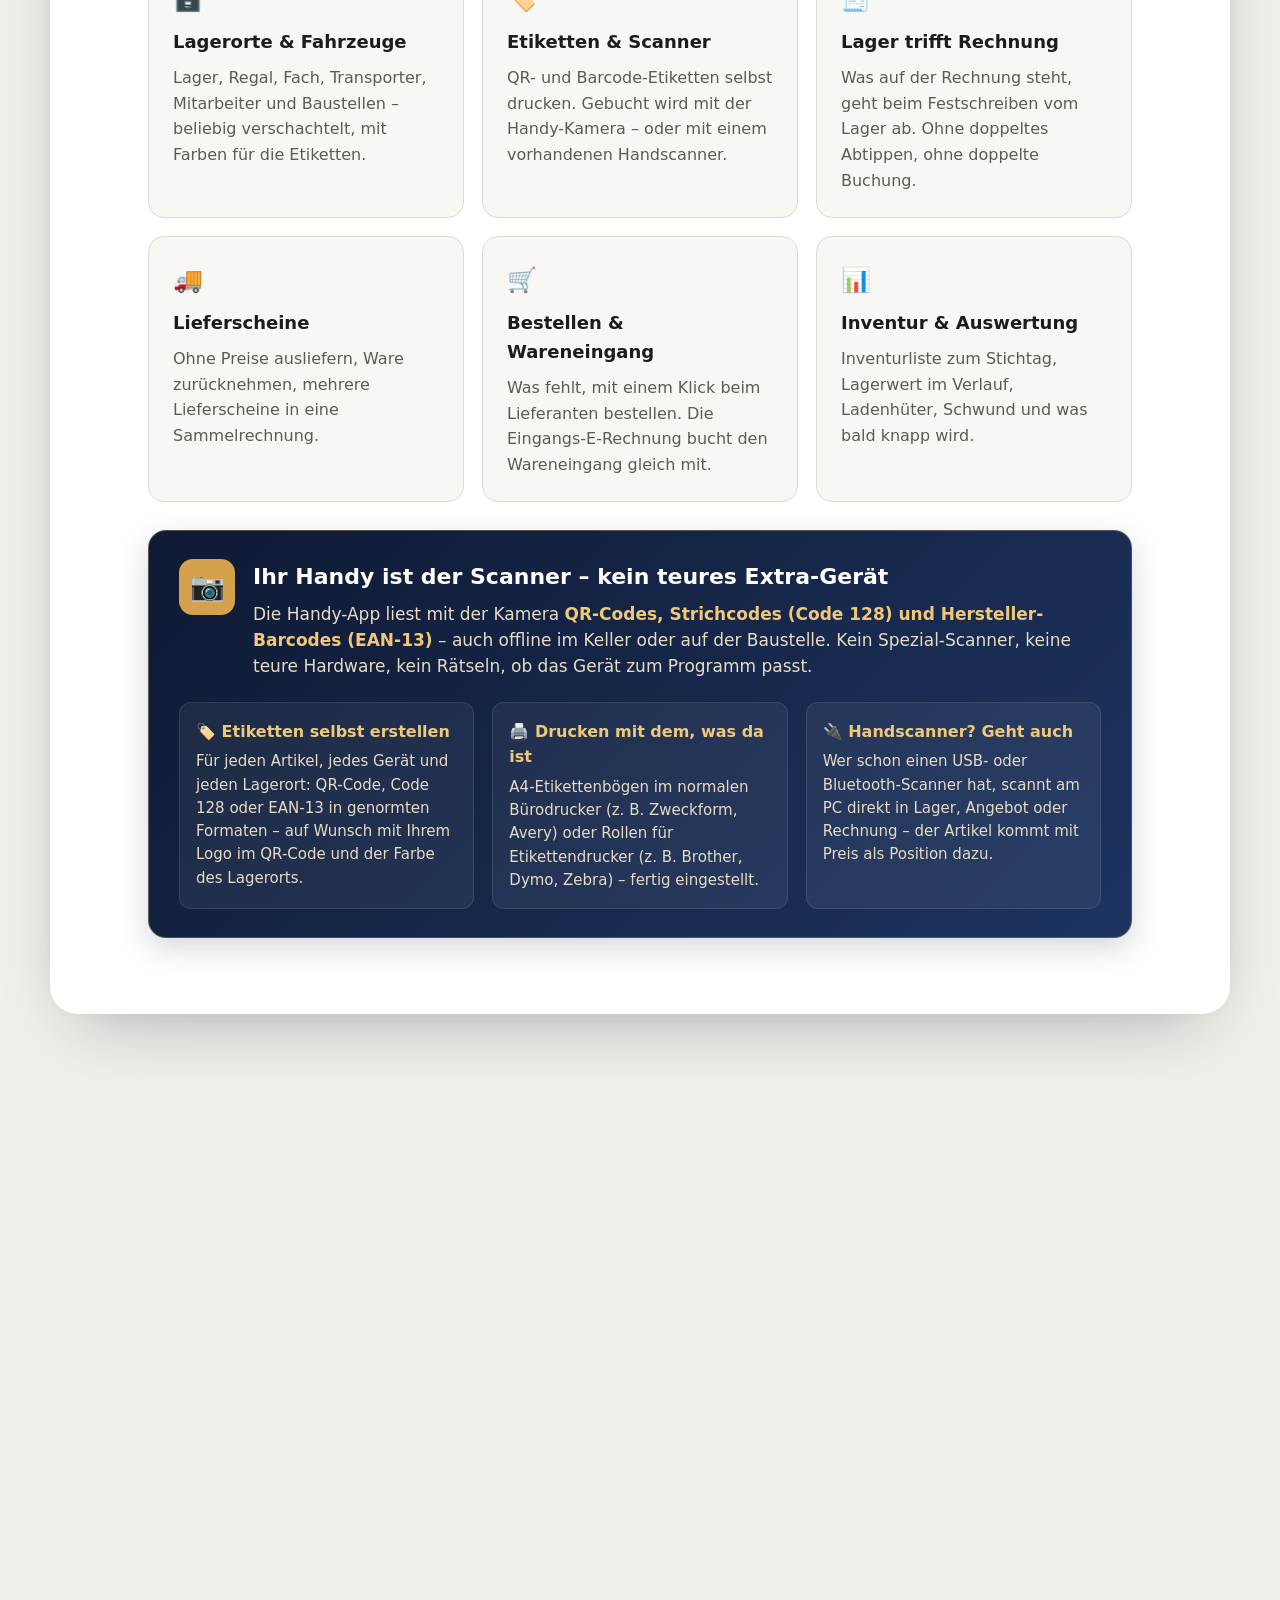
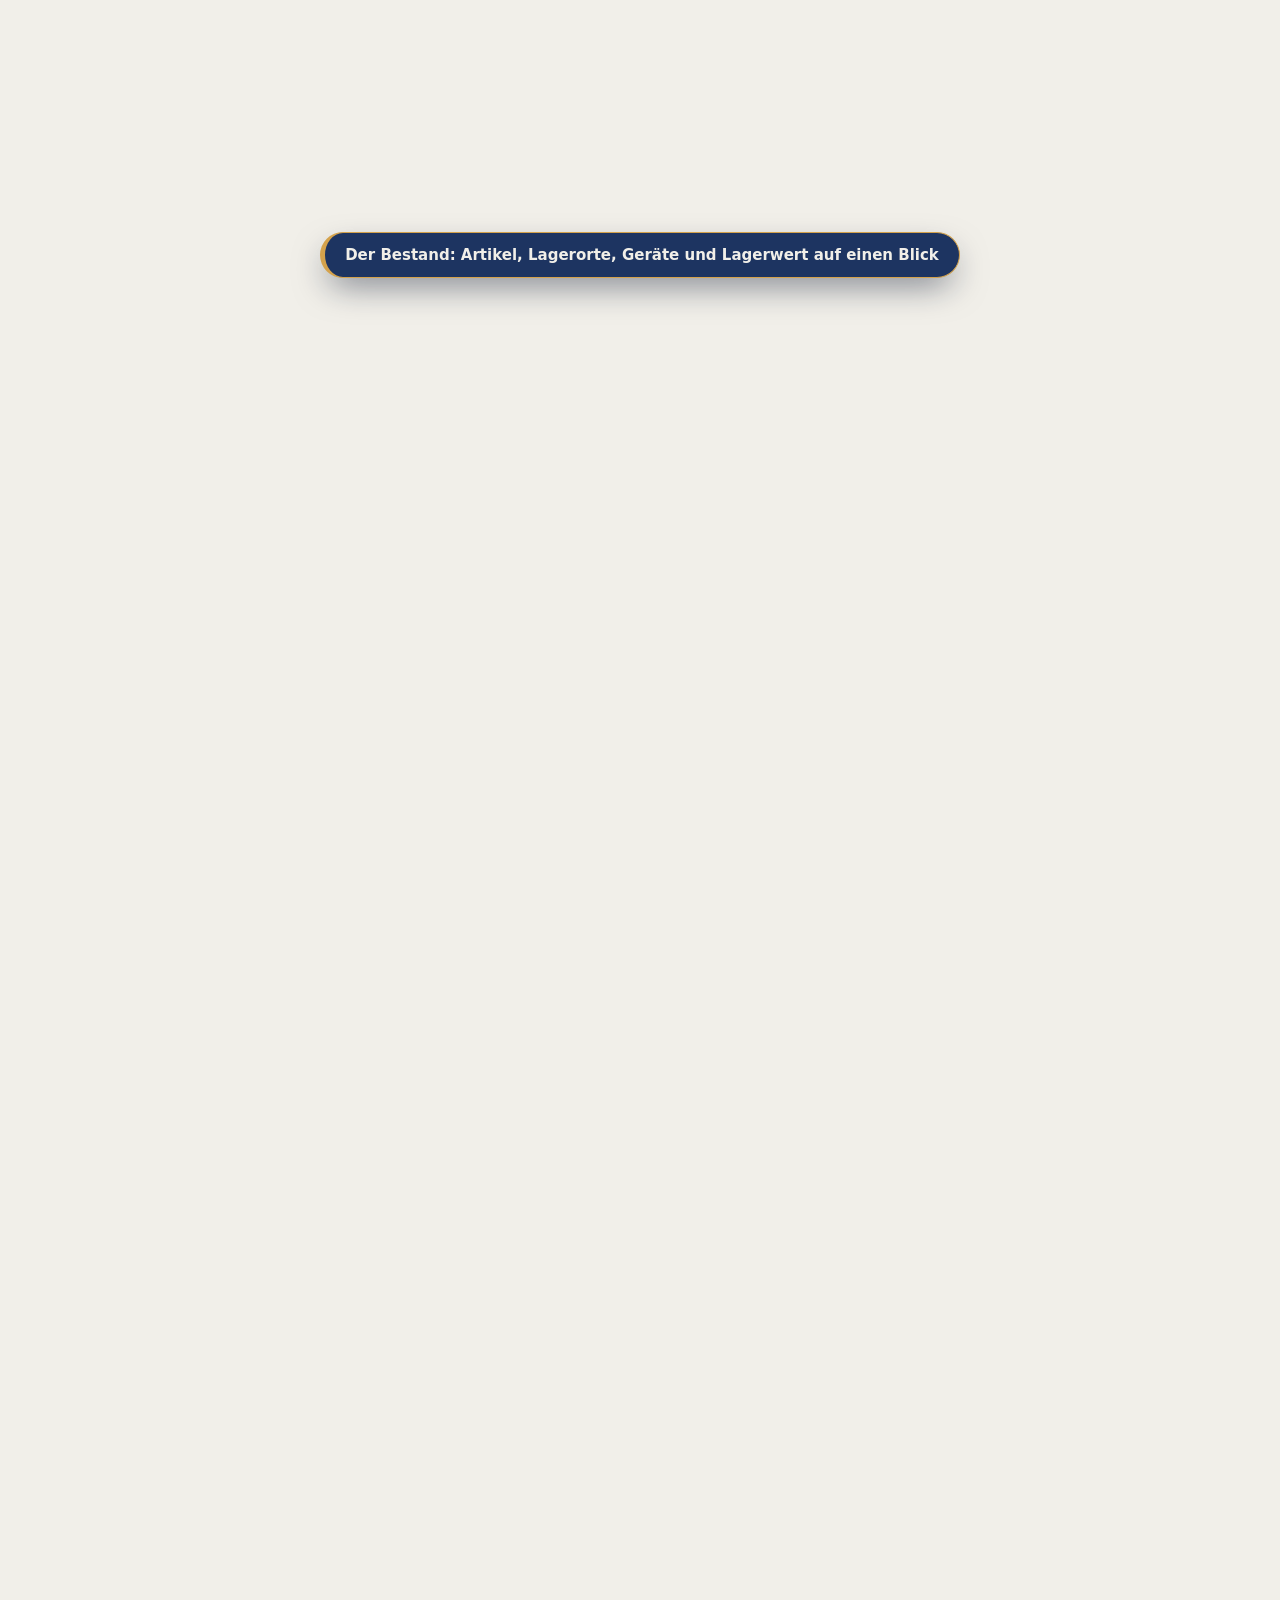
==== commit 67032129: "Add files via upload" ====
--- a/index.html
+++ b/index.html
@@ -341,6 +341,23 @@
   </div>
 </section>
 
+<section id="support" class="karte-gross">
+  <div class="wrap">
+    <span class="tag-klein c-team">SUPPORT</span>
+    <h2>Persönlicher Support – kein Ticketsystem</h2>
+    <p class="lead">Bei GaussPilot schreiben Sie nicht in eine anonyme Warteschlange, sondern direkt an den Menschen, der das Programm baut.</p>
+    <div class="support-raster">
+      <div><h3>✉️ E-Mail-Support</h3><p>Schreiben Sie uns Ihre Frage. Sie bekommen zeitnah eine Antwort – mindestens mit dem nächsten Schritt, wie es weitergeht. Schwerwiegende Probleme haben Vorrang.</p></div>
+      <div><h3>🖥️ Hilfe aus der Ferne</h3><p>Bei der Einrichtung oder bei einem Problem schauen wir nach Terminabsprache per <b>RustDesk</b> mit auf Ihren Bildschirm. Sie starten die Sitzung selbst und können sie jederzeit beenden.</p></div>
+      <div><h3>📍 Vor Ort in Brandenburg</h3><p>Im Umkreis kommen wir nach Absprache auch persönlich vorbei.</p></div>
+      <div><h3>📘 Selbst nachlesen</h3><p>Fast alles ist im <a href="handbuch.html">Handbuch</a> Schritt für Schritt erklärt. Fragen und Erfahrungen anderer Betriebe finden Sie im <a href="https://github.com/hack-guru/gausspilot/discussions">Austausch</a>.</p></div>
+      <div><h3>🔒 Ihre Sicherheit</h3><p><b>Wir rufen nie unaufgefordert an.</b> Fernhilfe gibt es nur, wenn Sie sich bei uns melden und darum bitten. Geben Sie niemals jemandem Zugriff, der sich ungefragt als „GaussPilot-Support“ meldet.</p></div>
+      <div class="support-tester"><h3>✦ Für Tester</h3><p>In der Testphase haben Testbetriebe den direkten Draht: Fragen, Fehler und Wünsche werden bevorzugt bearbeitet.</p></div>
+    </div>
+    <p class="hinweis">Für Ihre eigene Technik – Server, Netzwerk, Router oder Firewall – ist Ihr IT-Betreuer der richtige Ansprechpartner. Hinweise, was GaussPilot dafür braucht, geben wir gern. <button type="button" class="link-knopf mail-zeigen" data-m="ed.tolipssuag@ofni">E-Mail-Adresse anzeigen</button></p>
+  </div>
+</section>
+
 <section id="hilfe" class="karte-gross">
   <div class="wrap">
     <h2>Handbuch &amp; Erfahrungen</h2>
@@ -363,7 +380,7 @@
   </div>
   <footer><div class="wrap">
     <span>© 2026 Pierre Zwanziger · GaussPilot</span>
-    <span><a href="handbuch.html">Handbuch</a><a href="https://github.com/hack-guru/gausspilot/discussions">Austausch</a><a href="lizenzinfo.html">Lizenz</a><a href="linux.html">Linux</a><a href="impressum.html">Impressum</a><a href="datenschutz.html">Datenschutz</a></span>
+    <span><a href="handbuch.html">Handbuch</a><a href="https://github.com/hack-guru/gausspilot/discussions">Austausch</a><a href="#support">Support</a><a href="lizenzinfo.html">Lizenz</a><a href="linux.html">Linux</a><a href="impressum.html">Impressum</a><a href="datenschutz.html">Datenschutz</a></span>
   </div></footer>
 </section>
 
--- a/style.css
+++ b/style.css
@@ -297,3 +297,13 @@
   .notizen span{height:26px}
 }
 .ti-check{margin:12px 0 0!important;font-size:14.5px}.ti-check a{color:#f0c878}
+
+/* Support */
+.support-raster{display:grid;grid-template-columns:repeat(3,minmax(0,1fr));gap:18px;margin:24px 0 18px}
+.support-raster>div{background:var(--hell);border:1px solid var(--linie);border-radius:14px;padding:18px 18px 14px}
+.support-raster h3{margin:0 0 6px;font-size:17px;color:var(--gruen)}
+.support-raster p{margin:0;font-size:15px;line-height:1.5}
+.support-raster .support-tester{background:linear-gradient(135deg,var(--gruen),var(--dunkel));border-color:var(--gold)}
+.support-tester h3{color:#f0c878}.support-tester p{color:#e6dcc6}
+@media (max-width:900px){.support-raster{grid-template-columns:repeat(2,minmax(0,1fr))}}
+@media (max-width:560px){.support-raster{grid-template-columns:minmax(0,1fr)}}
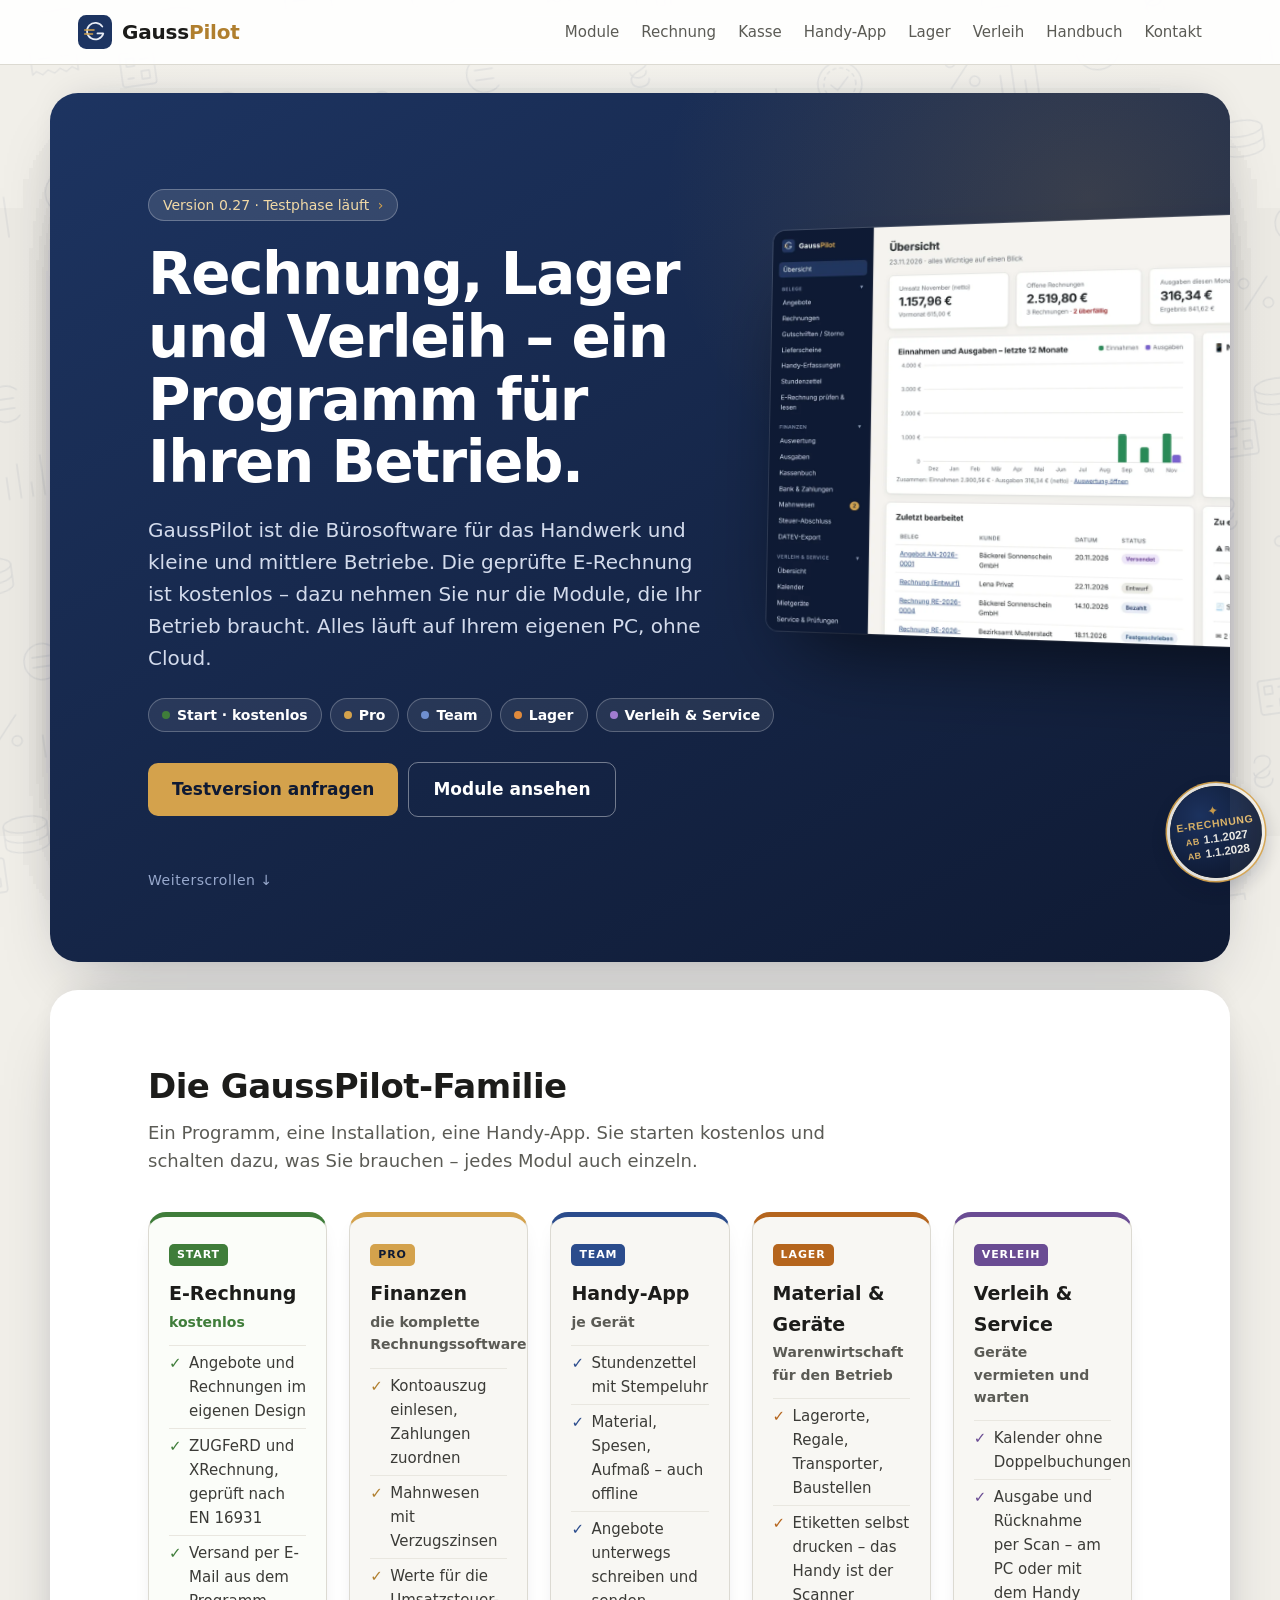
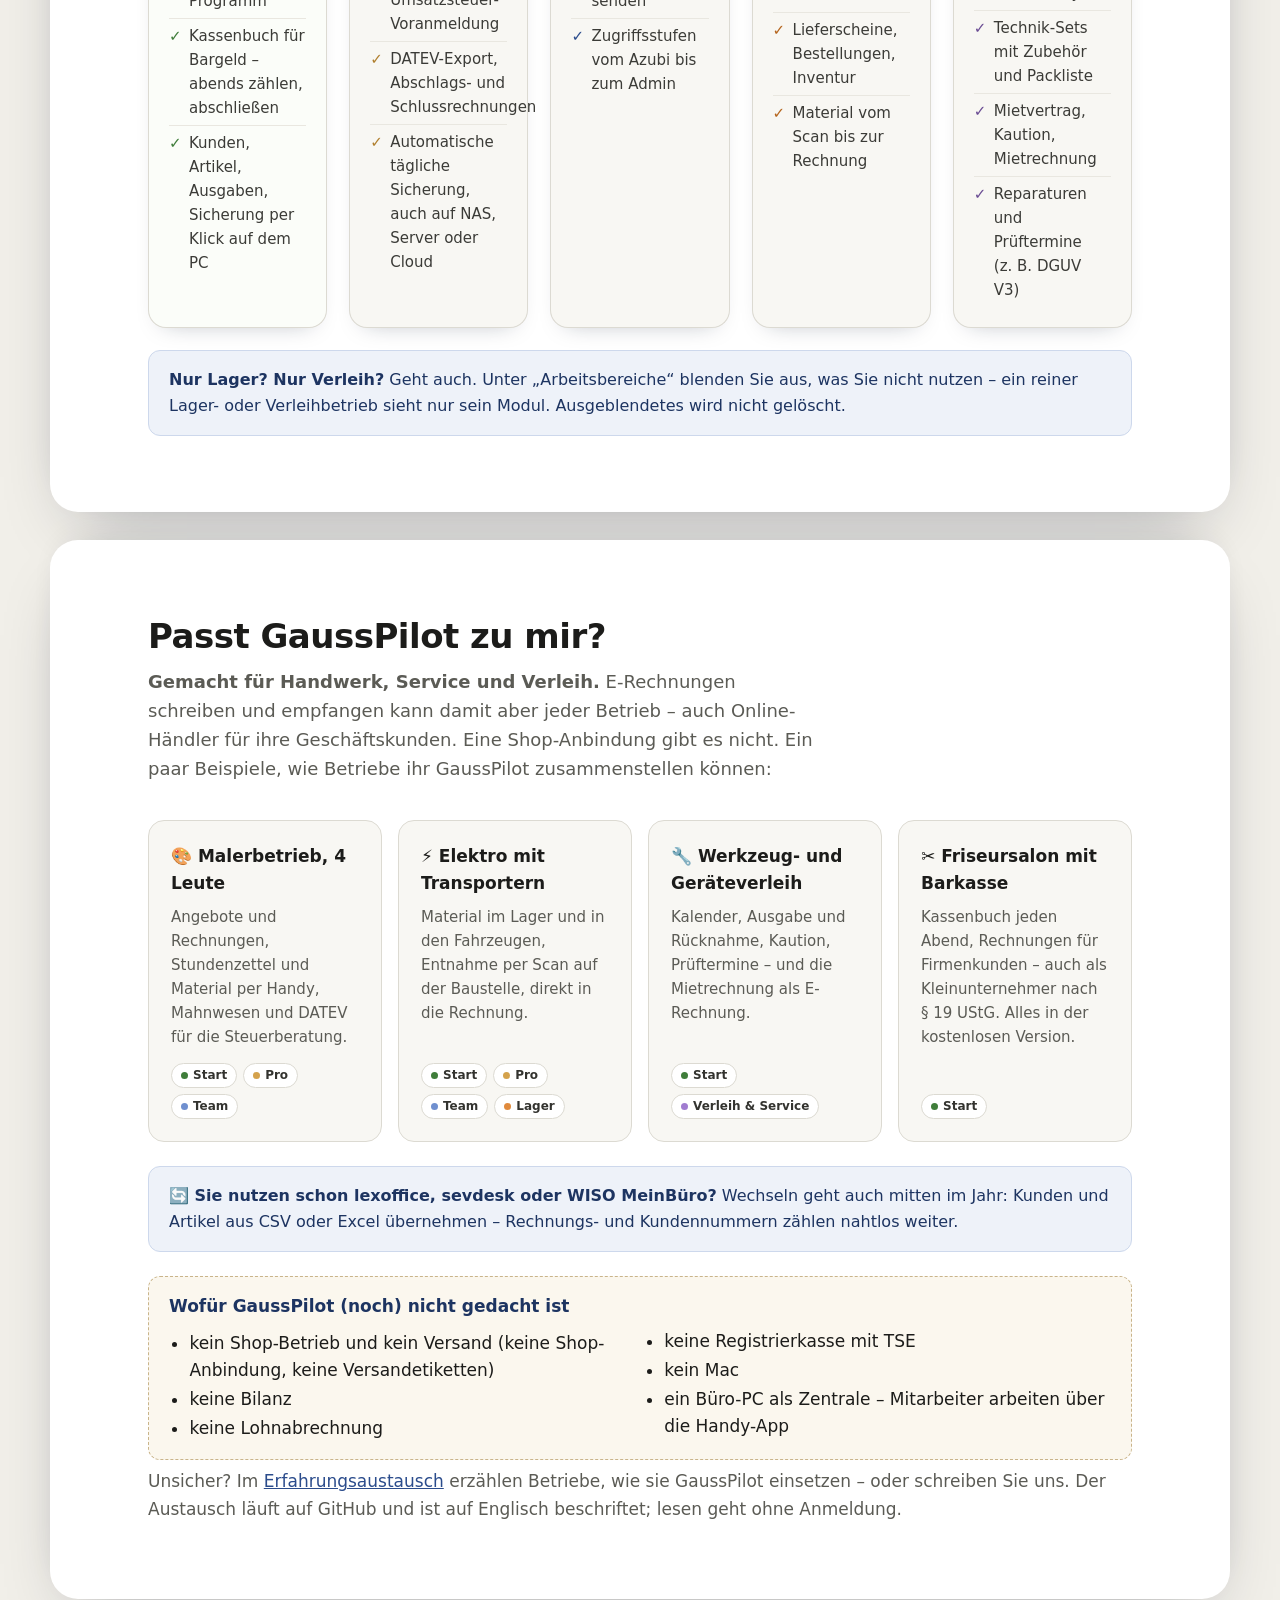
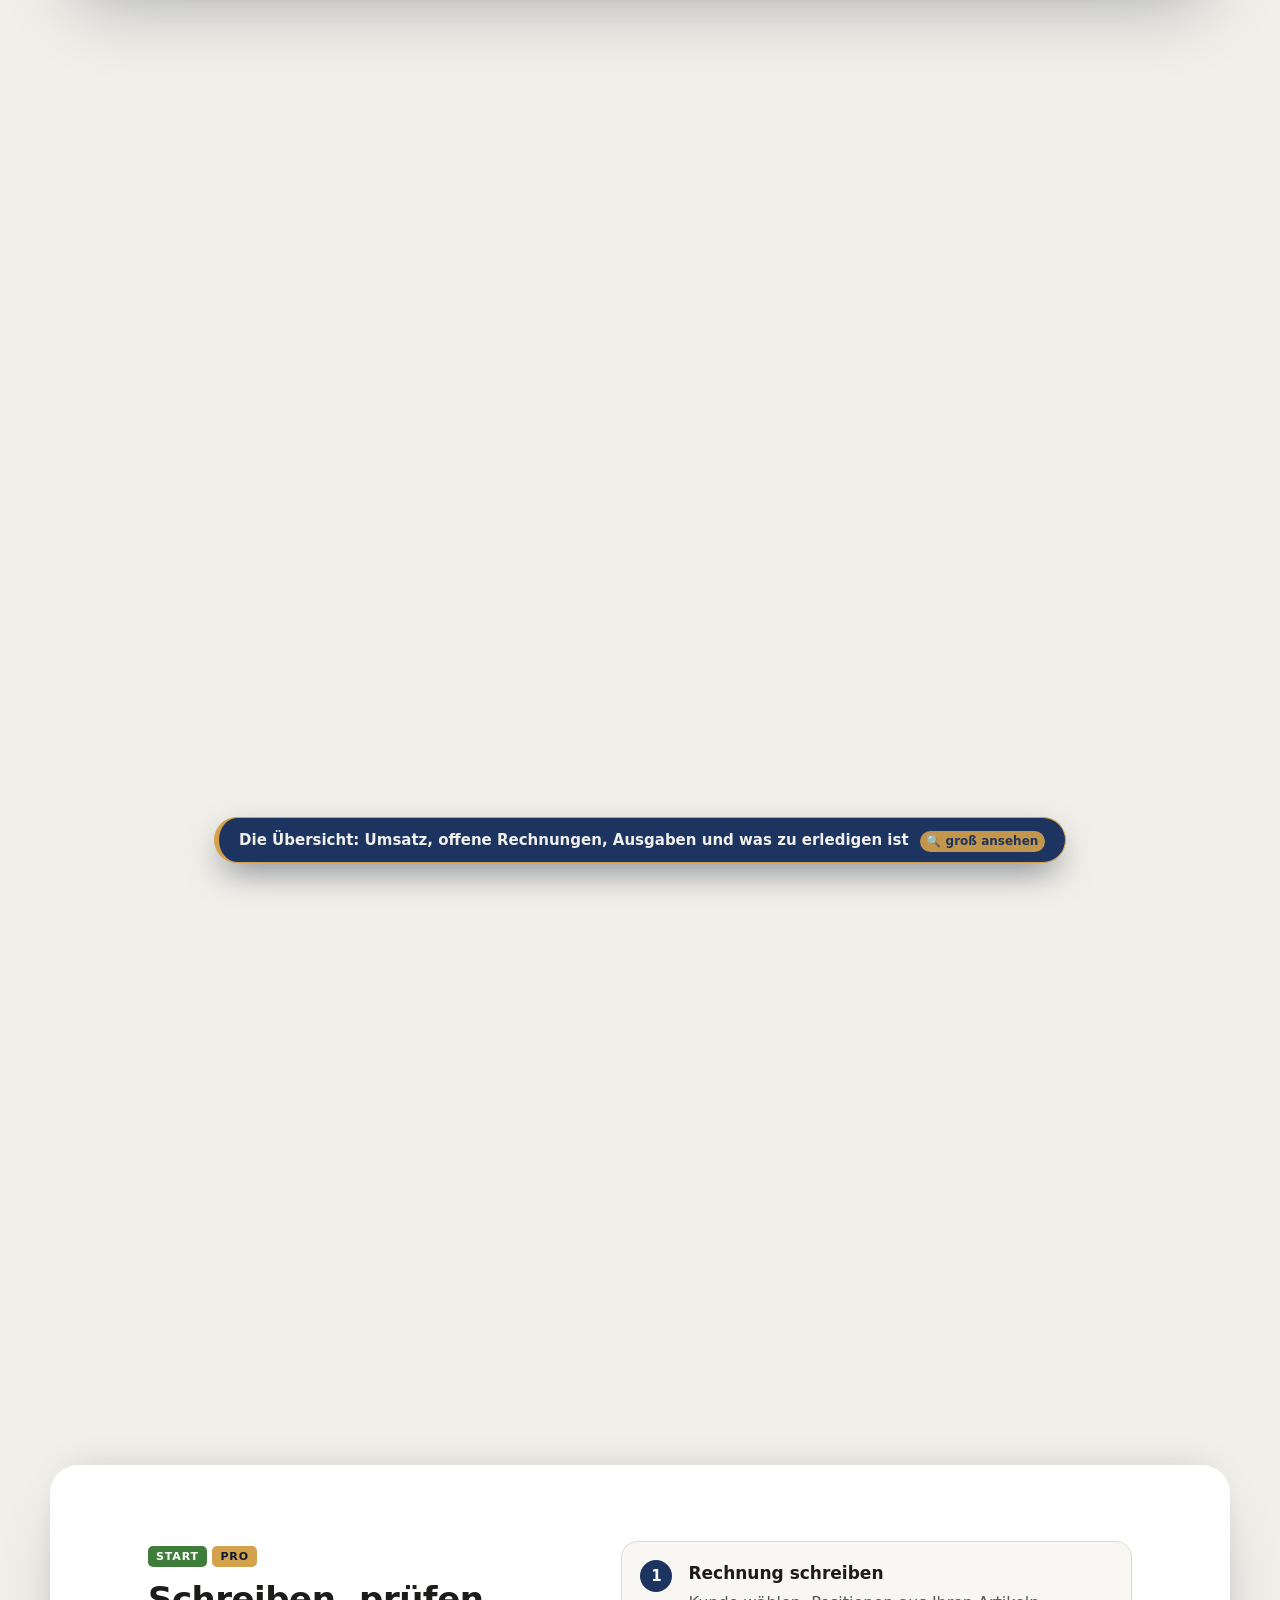
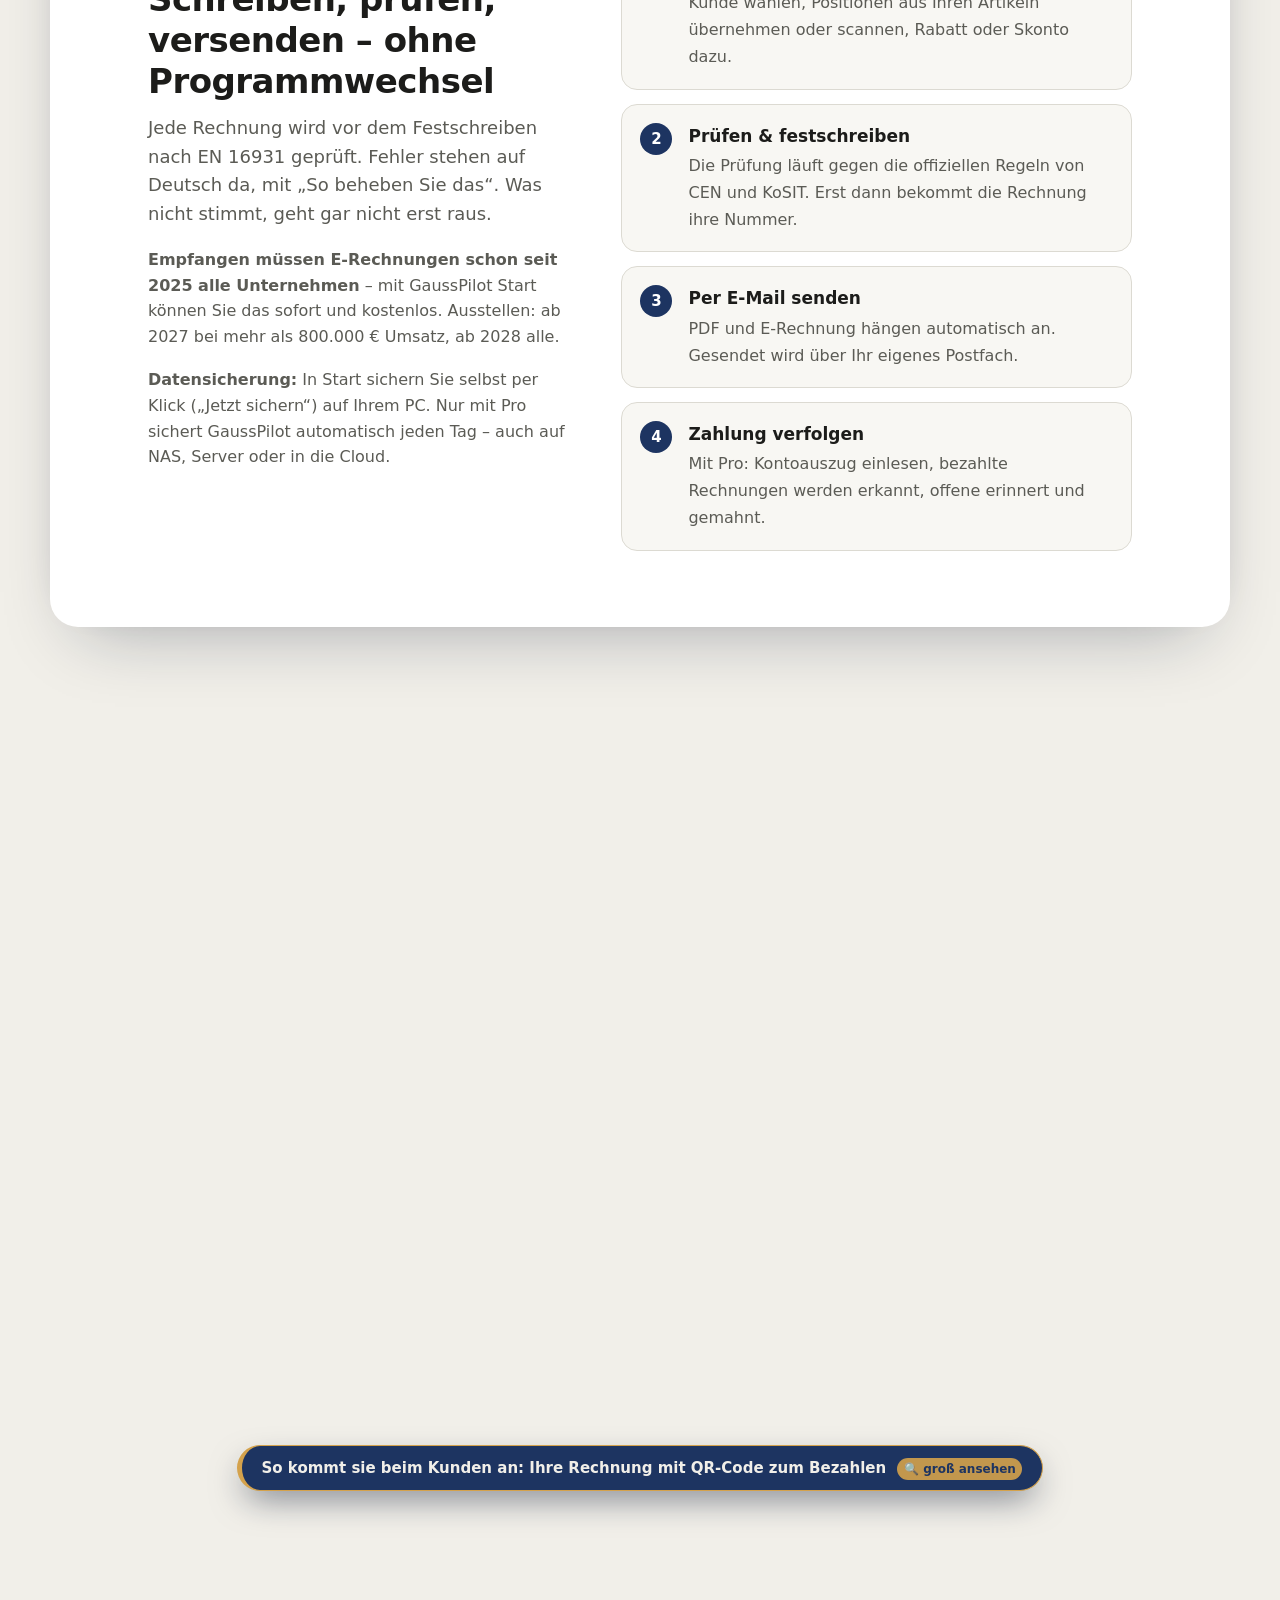
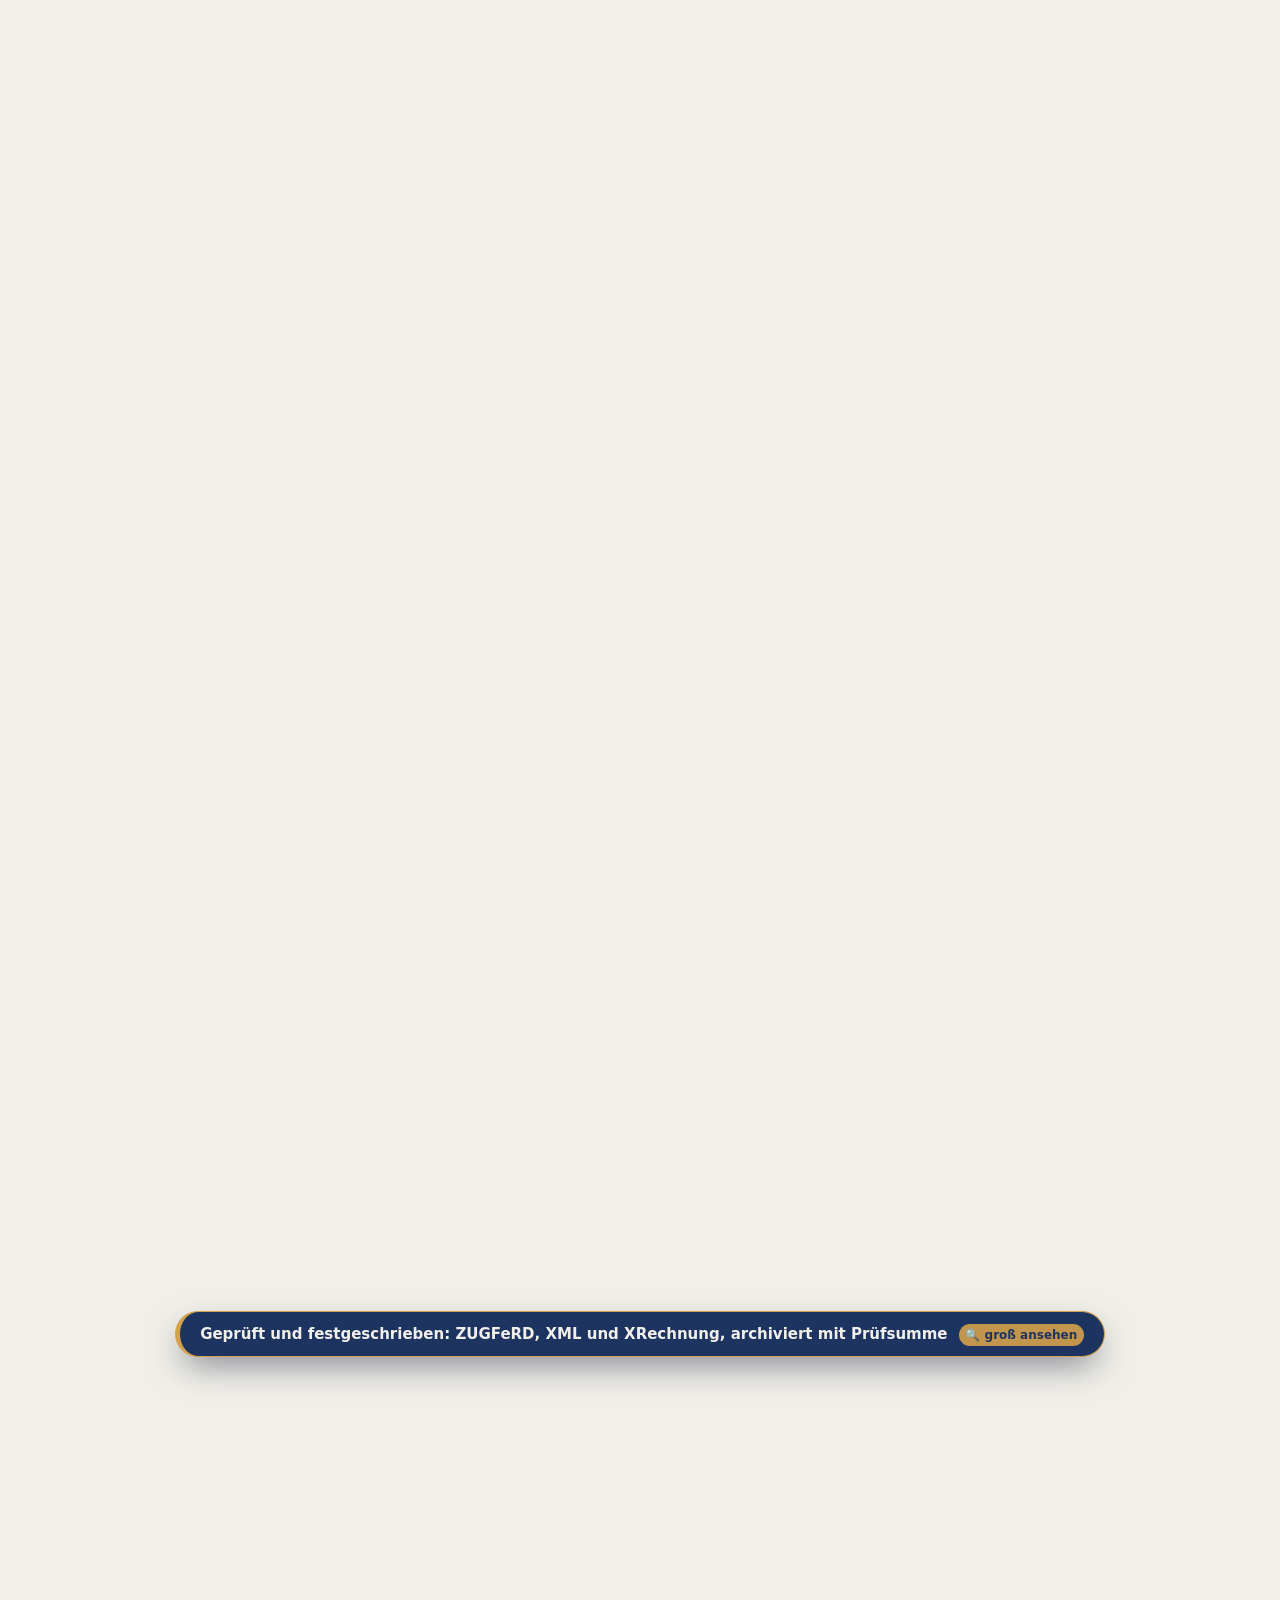
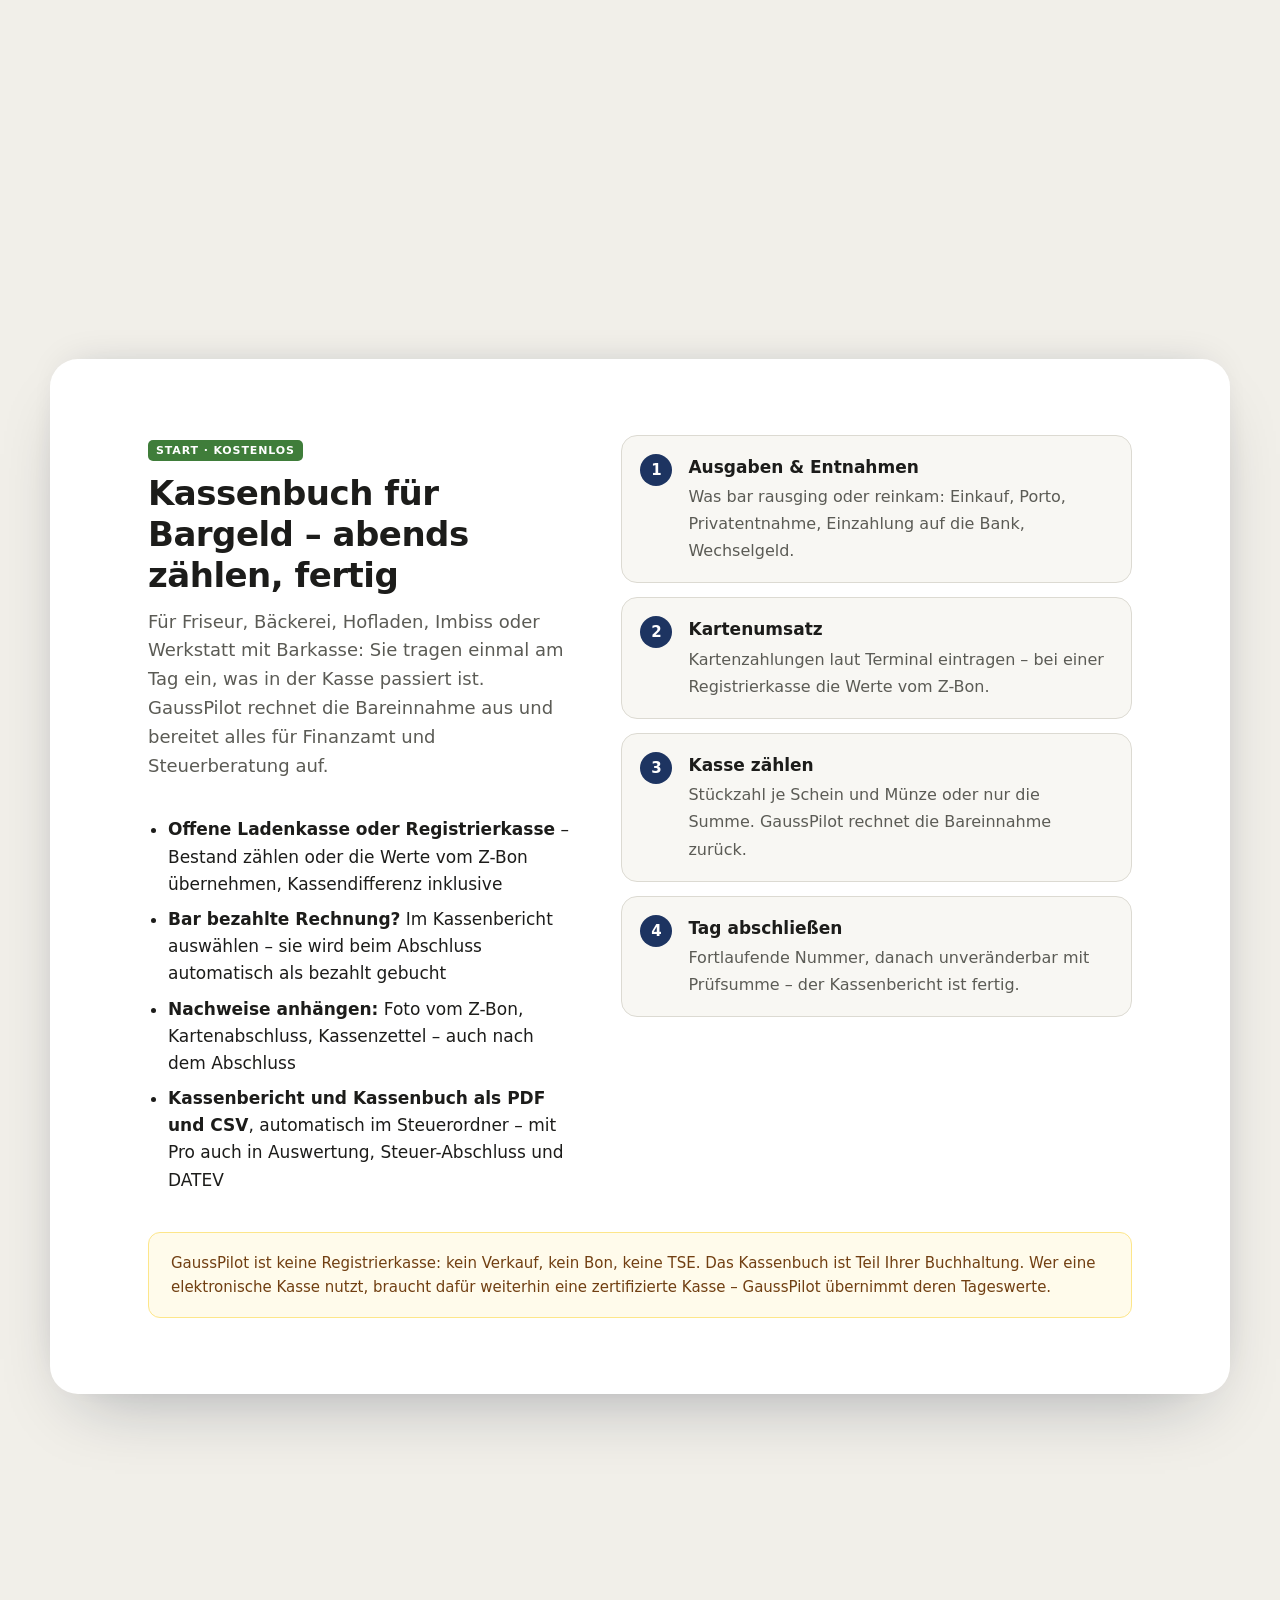
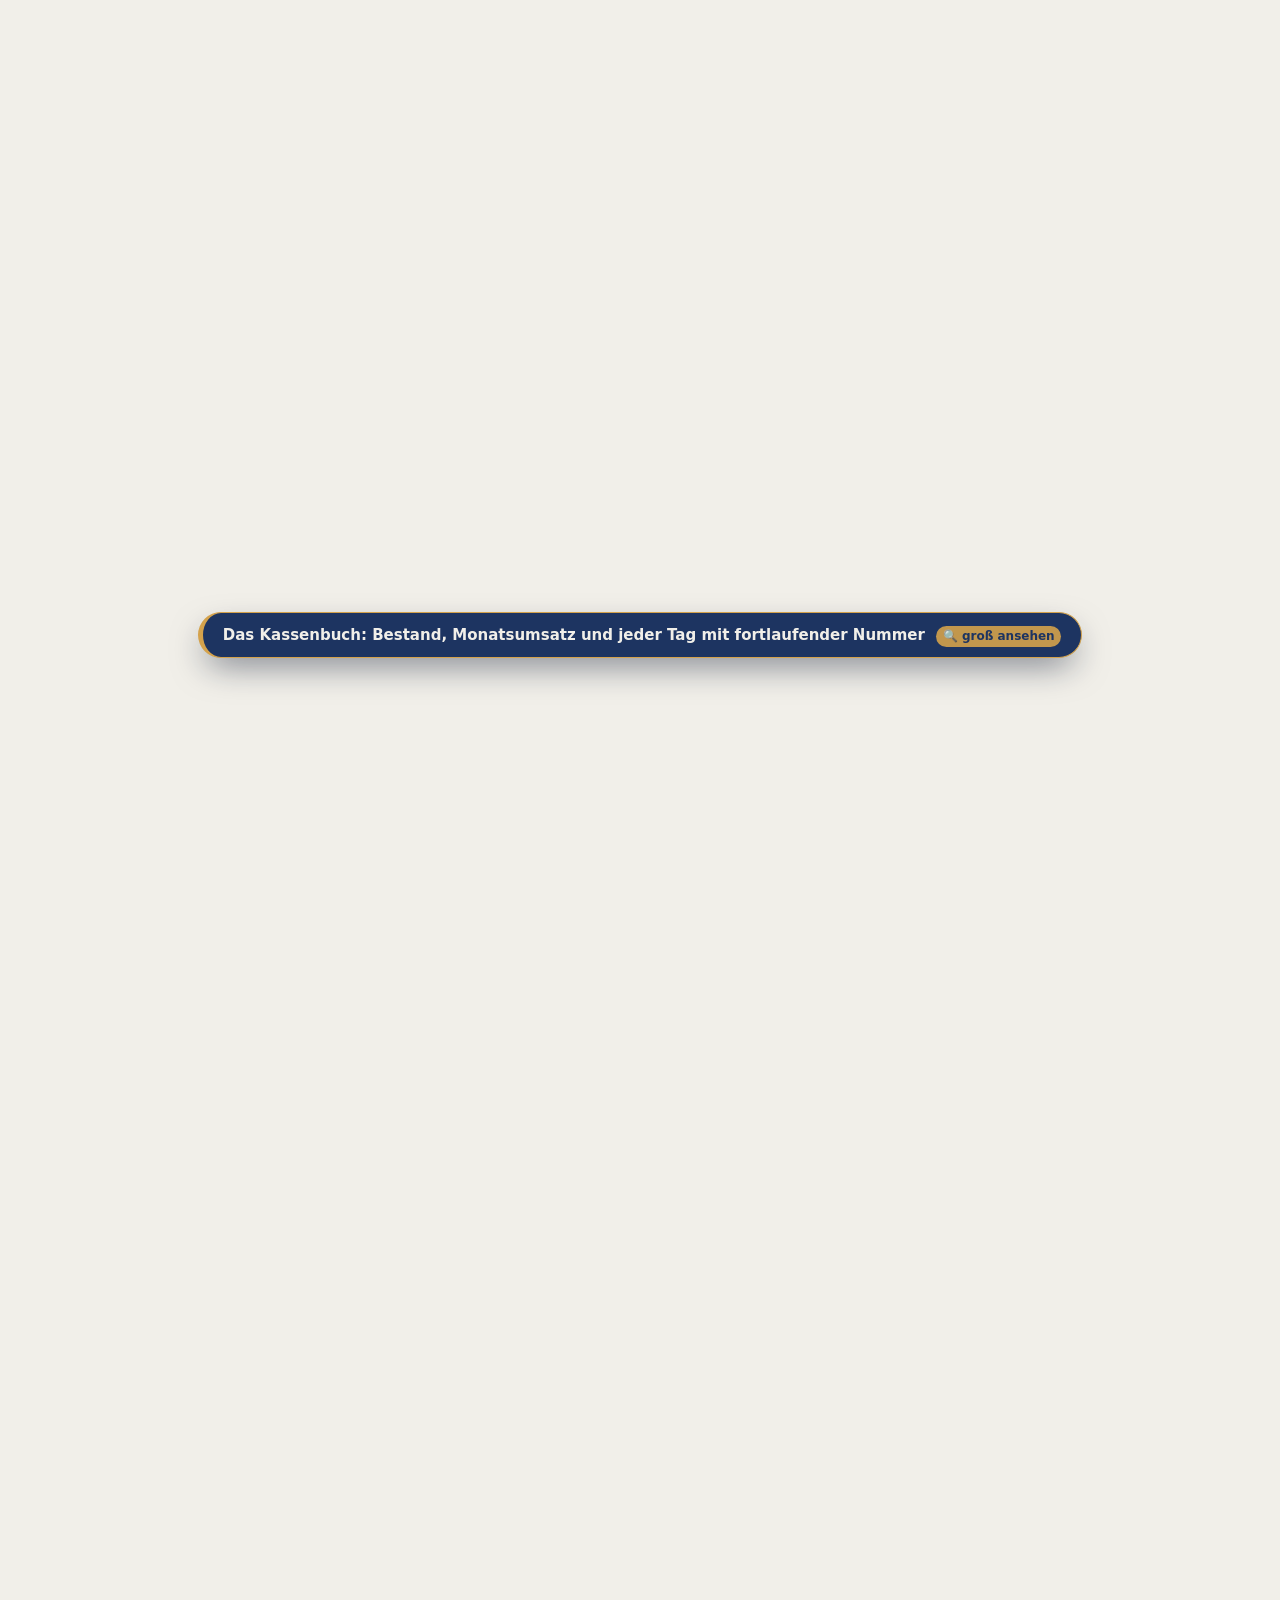
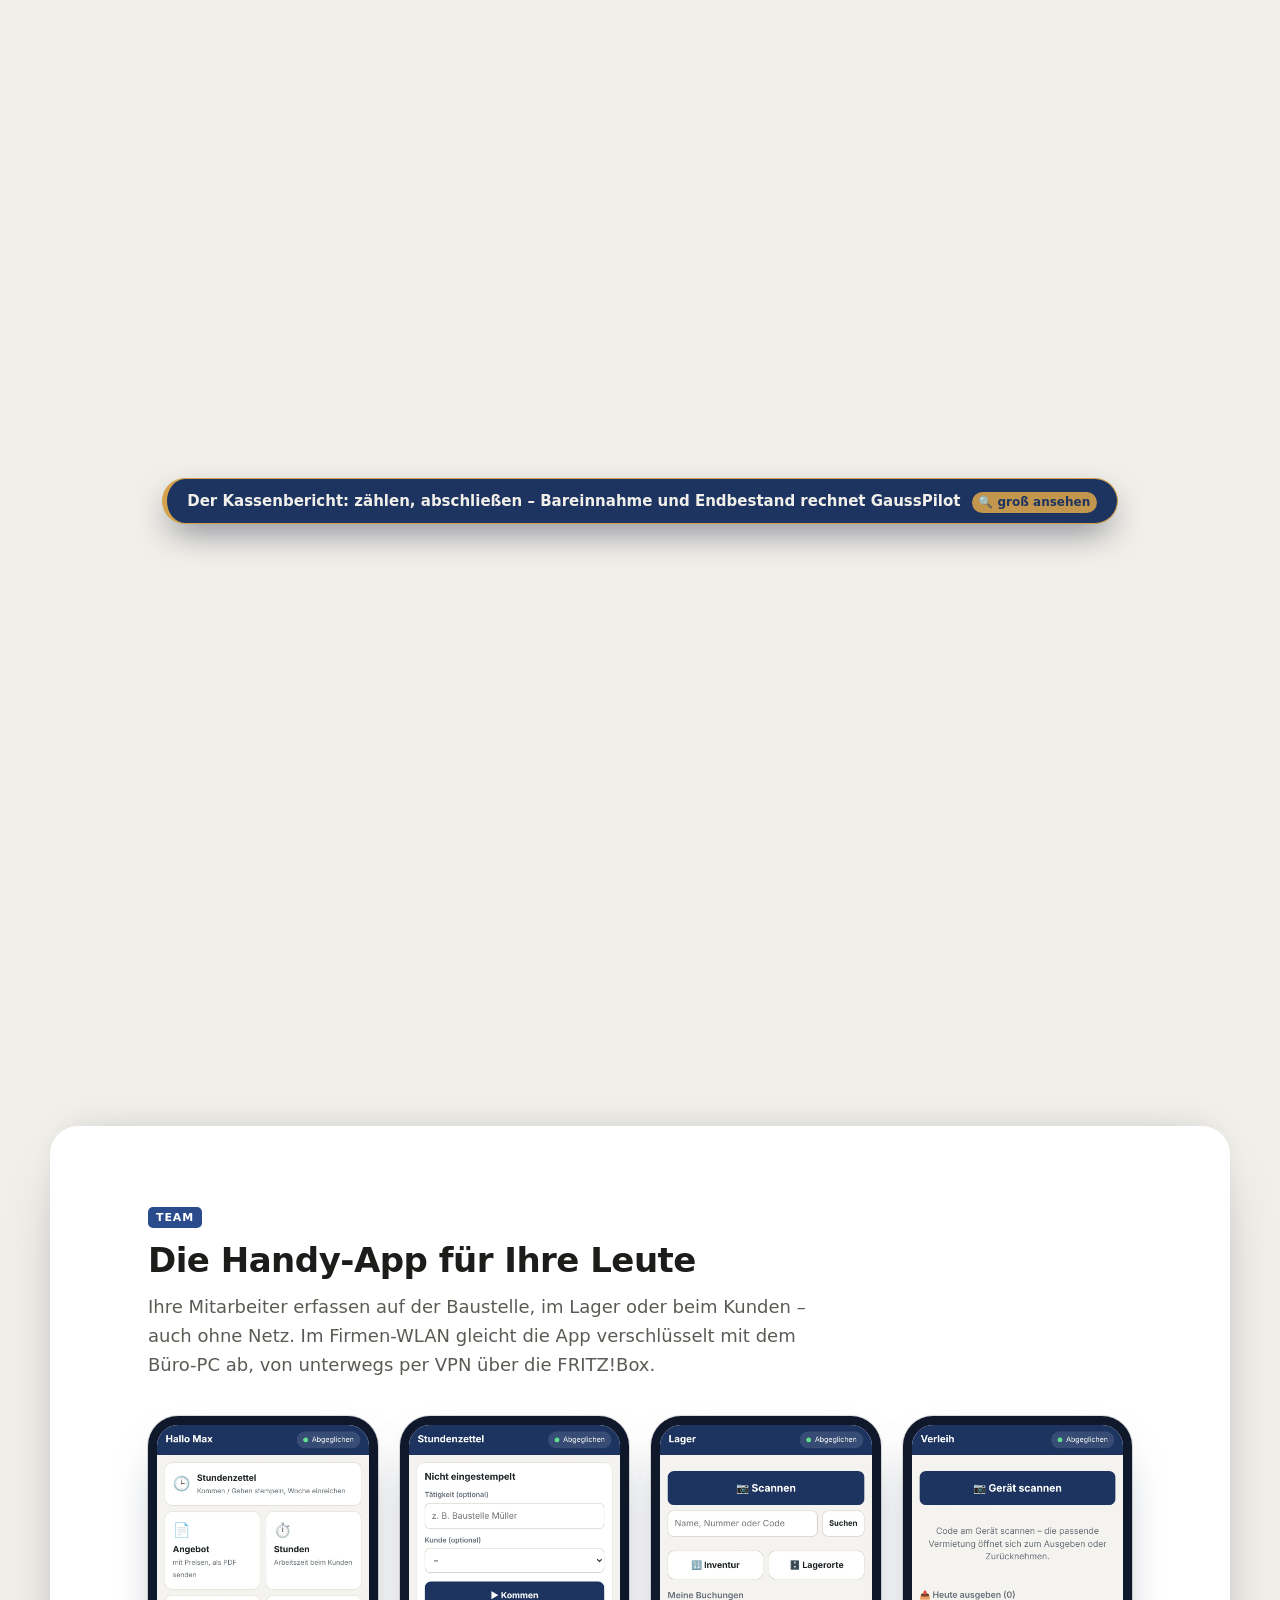
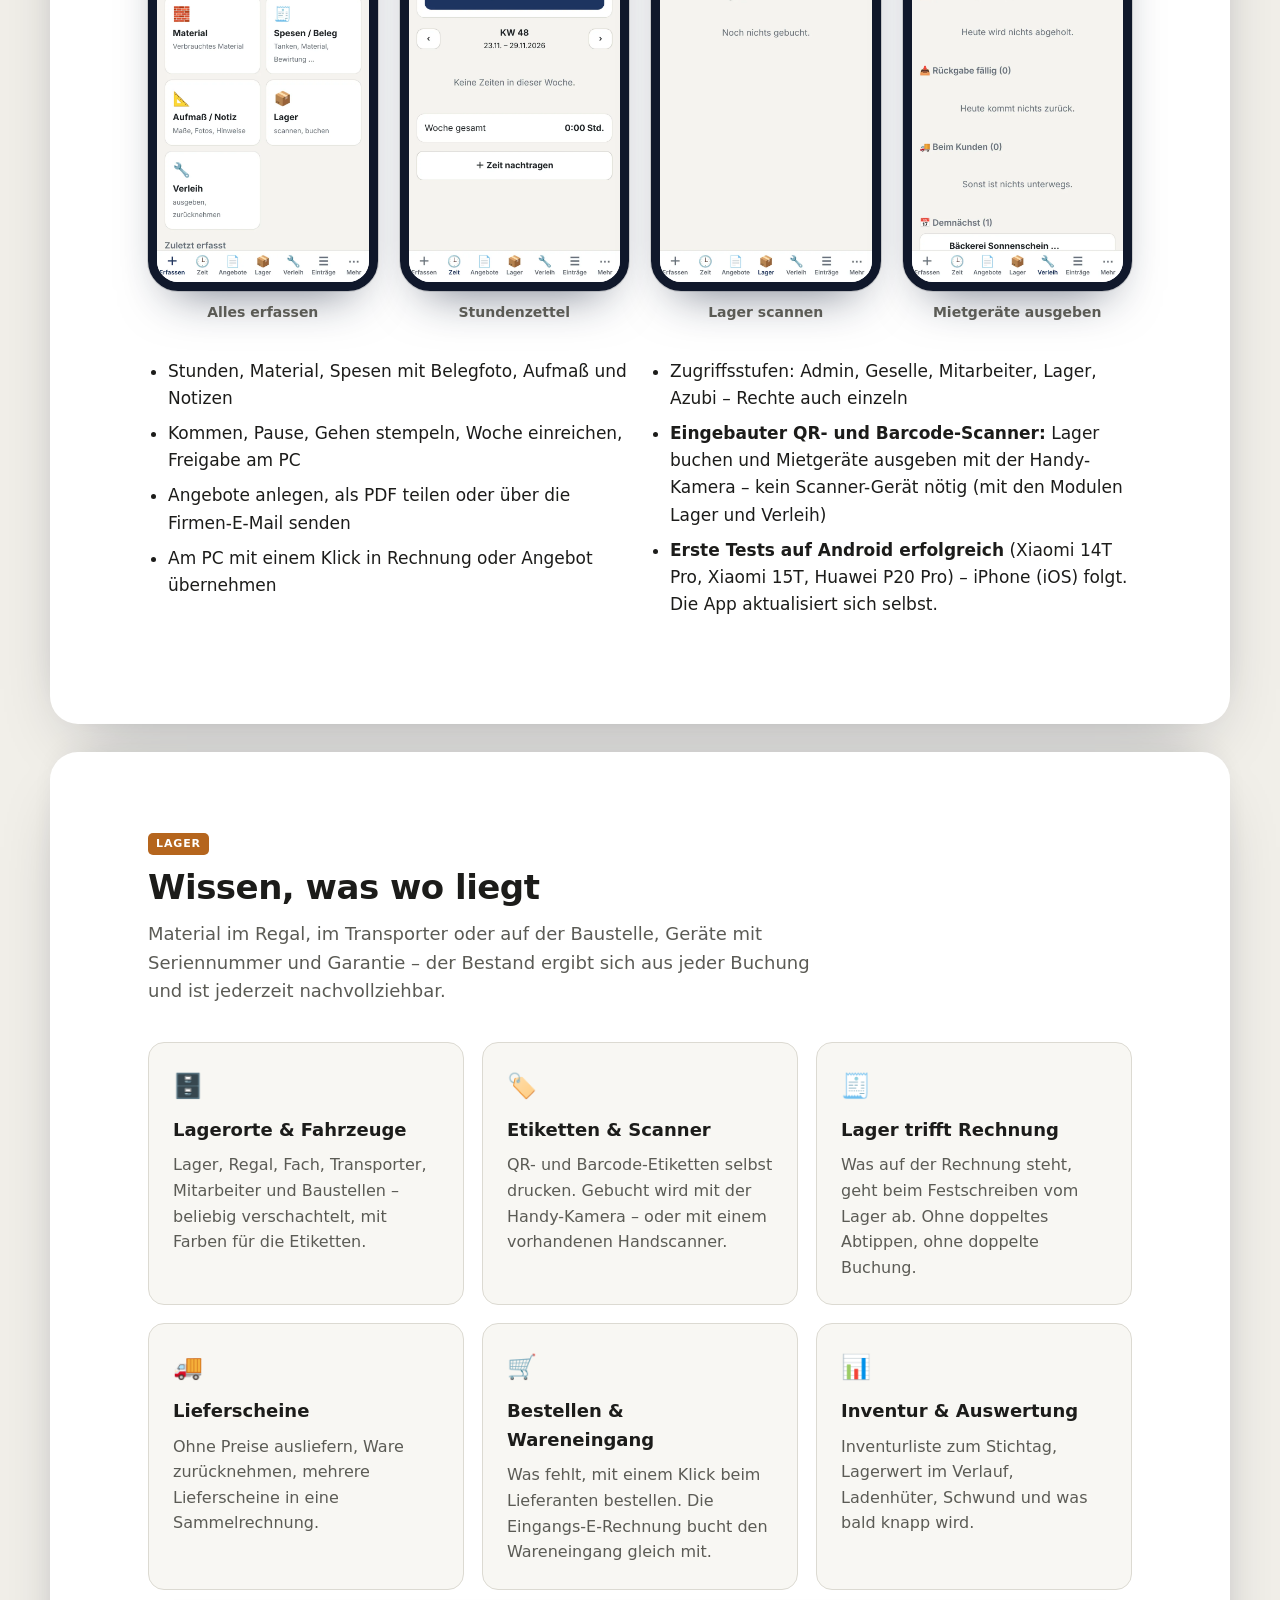
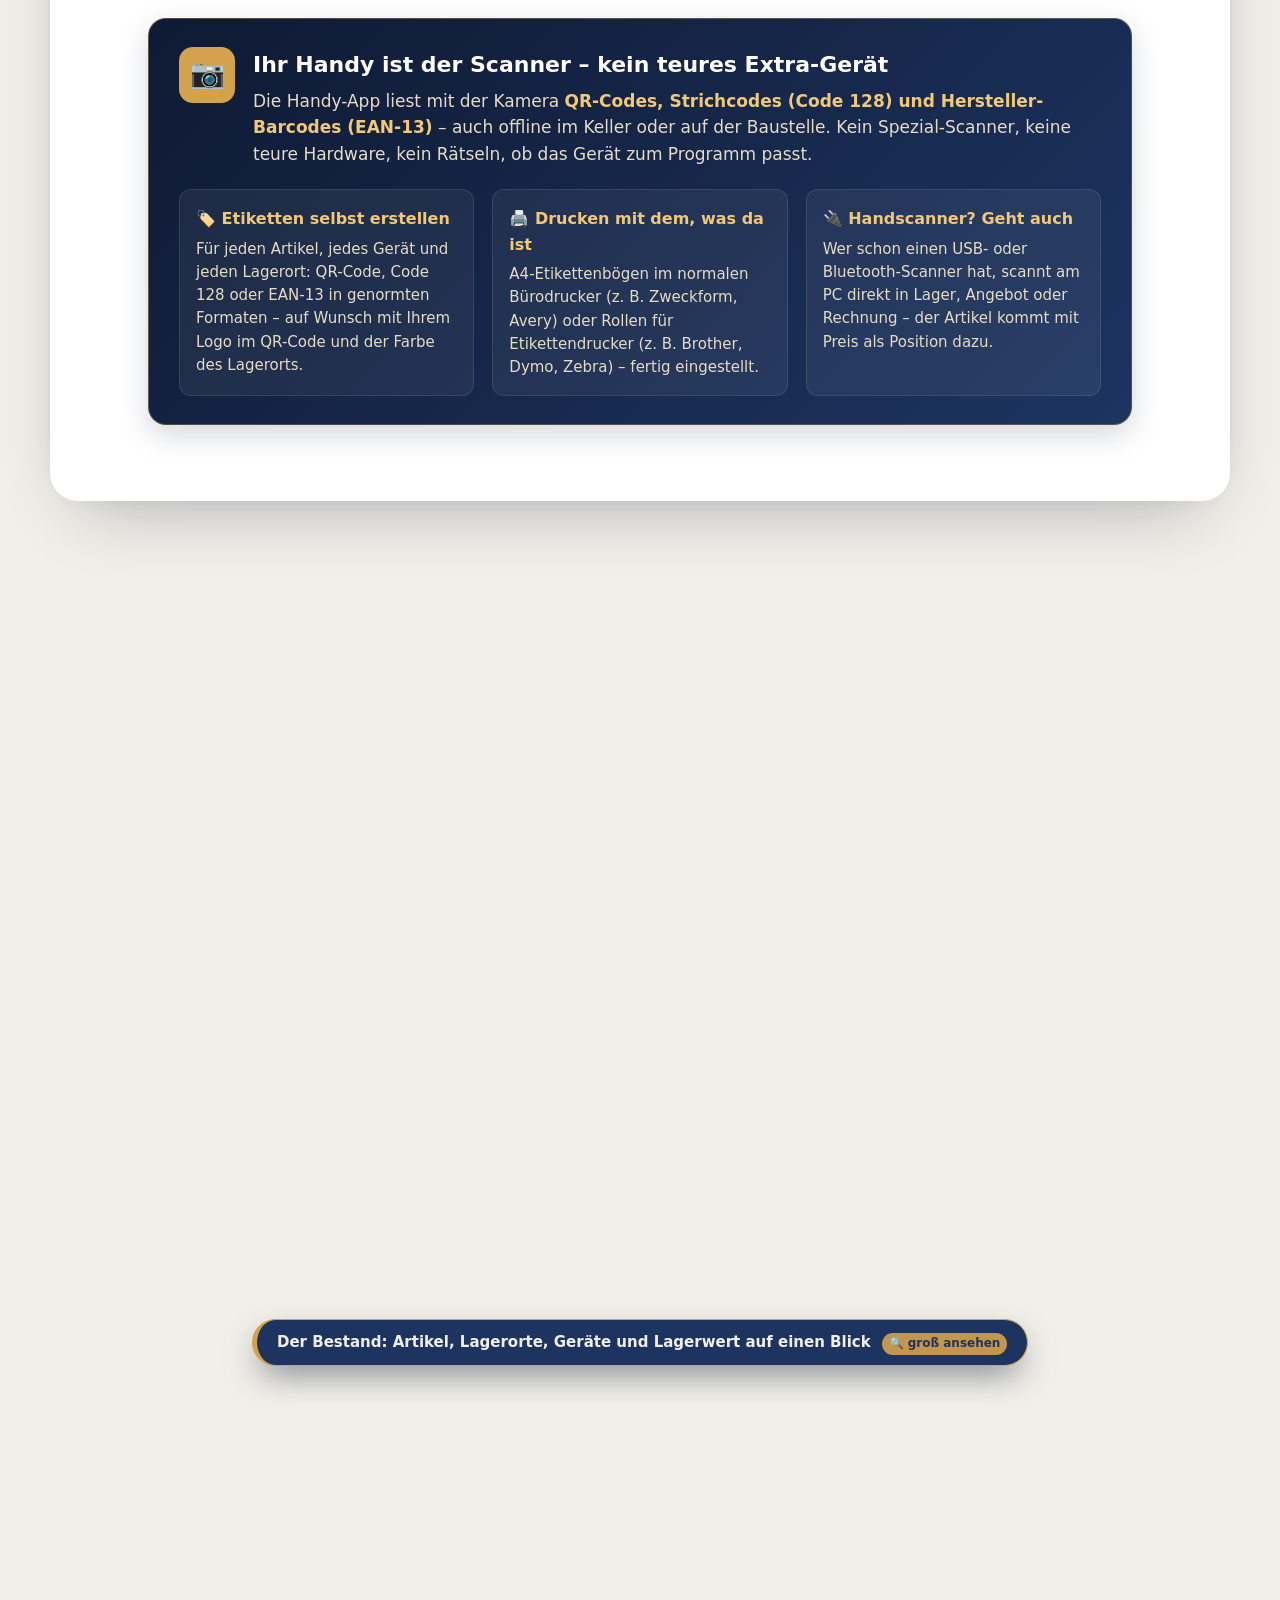
==== commit ef7affc4: "Add files via upload" ====
--- a/index.html
+++ b/index.html
@@ -12,7 +12,7 @@
 <meta property="og:image" content="https://gausspilot.de/bilder/uebersicht.webp">
 <link rel="stylesheet" href="style.css">
 <script>document.documentElement.classList.add("js")</script>
-<link rel="icon" href="data:image/svg+xml,%3Csvg xmlns='http://www.w3.org/2000/svg' viewBox='0 0 100 100'%3E%3Crect width='100' height='100' rx='24' fill='%231d3461'/%3E%3Cg transform='translate%2814.0 14.0%29 scale%280.72%29'%3E%3Cpath d='M80 28 A34 34 0 1 0 84 56 L60 56' fill='none' stroke='%23e9edf6' stroke-width='7' stroke-linecap='round' stroke-linejoin='round'/%3E%3Cpath d='M8 42 H46 M8 58 H40' stroke='%23d4a24c' stroke-width='6' stroke-linecap='round'/%3E%3C/g%3E%3C/svg%3E">
+<link rel="icon" href="/favicon.ico" sizes="48x48"><link rel="icon" type="image/png" sizes="32x32" href="/favicon-32.png"><link rel="icon" type="image/png" sizes="192x192" href="/icon-192.png"><link rel="apple-touch-icon" href="/apple-touch-icon.png">
 </head>
 <body>
 
@@ -68,21 +68,22 @@
 <section class="karte-gross held">
   <div class="wrap">
     <img class="held-bild" src="bilder/uebersicht.webp" width="1600" height="1000" alt="GaussPilot-Übersicht mit Umsatz, offenen Rechnungen und Verleih" fetchpriority="high">
-    <button type="button" class="status status-knopf" id="test-auf" aria-haspopup="dialog">Version 0.26 · Testphase läuft <span aria-hidden="true">›</span></button>
+    <button type="button" class="status status-knopf" id="test-auf" aria-haspopup="dialog">Version 0.27 · Testphase läuft <span aria-hidden="true">›</span></button>
     <dialog class="testinfo" id="testinfo" aria-labelledby="testinfo-titel">
       <button type="button" class="ti-zu" id="test-zu" aria-label="Schließen">×</button>
       <span class="ti-marke">✦ Testphase</span>
       <h3 id="testinfo-titel">Die Testphase hat begonnen</h3>
-      <p>Mit <b>Version 0.25.0</b> startet die Testphase von GaussPilot. Aktuell ist <b>0.26.4</b>. Wir suchen Betriebe, die GaussPilot im Alltag ausprobieren und uns sagen, was gut läuft und was fehlt.</p>
+      <p>Mit <b>Version 0.25.0</b> startet die Testphase von GaussPilot. Aktuell ist <b>0.27.0</b>. Wir suchen Betriebe, die GaussPilot im Alltag ausprobieren und uns sagen, was gut läuft und was fehlt.</p>
       <div class="ti-dank">
         <b>Ihr Dankeschön: 3 Jahre Komplettpaket kostenlos</b>
         <p>Die <b>ersten 20 Betriebe</b>, die GaussPilot 2–4 Wochen testen und uns eine Rückmeldung geben, erhalten <b>Pro und alle Module</b> (Team, Lager, Verleih &amp; Service) für 3 Jahre kostenlos.</p>
-        <button type="button" class="knopf mail-zeigen" data-m="ed.tolipssuag@ofni">Als Tester melden – E-Mail anzeigen</button>
+        <a class="knopf" href="#kontakt" data-tester>Als Tester melden</a>
         <p class="ti-check"><a href="GaussPilot_Tester-Checkliste.pdf">📋 Die Tester-Checkliste für 2 Wochen (PDF)</a></p>
       </div>
-      <p class="ti-hinweis">Testversion heißt: Es kann noch Fehler geben. Sichern Sie Ihre Daten regelmäßig. Fehler und Wünsche gern per E-Mail oder im <a href="https://github.com/hack-guru/gausspilot/discussions">Erfahrungsaustausch</a>.</p>
+      <p class="ti-hinweis">Zum Ausprobieren gibt es eine eigene Testumgebung mit Beispieldaten – dort kann nichts kaputtgehen. Für den Echtbetrieb gilt in der Testphase: regelmäßig sichern und das alte System 2–3 Wochen mitlaufen lassen. Fehler und Wünsche gern per E-Mail oder im <a href="https://github.com/hack-guru/gausspilot/discussions">Erfahrungsaustausch</a>.</p>
       <h4>Bisheriger Verlauf</h4>
       <ol class="ti-verlauf">
+        <li><span>0.27</span><div>Neue Lizenzschlüssel (stellen sich mit Internet automatisch um), übersichtlichere Seitenleiste, „Artikel wählen“ in der Handy-App, neue PDF-Schrift „Sora“</div></li>
         <li><span>0.26</span><div>Lizenz mit Laufzeit, Technik-Sets und Teilrückgabe im Verleih, Sicherung zur Probe öffnen, Handy-App in der Testumgebung</div></li>
         <li><span>0.25</span><div><b>Testphase beginnt</b> · Kassenbuch für Bargeld, Suche in langen Listen, Jahresinventur, Wiederherstellen unter Windows verbessert</div></li>
         <li><span>0.24</span><div>Verleih in der Handy-App, eigene Bestellmengen, Datensicherung per Klick</div></li>
@@ -137,6 +138,24 @@
   </div>
 </section>
 
+<div class="luecke"></div>
+
+<section id="passt" class="karte-gross">
+  <div class="wrap">
+    <h2>Passt GaussPilot zu mir?</h2>
+    <p class="lead"><b>Gemacht für Handwerk, Service und Verleih.</b> E-Rechnungen schreiben und empfangen kann damit aber jeder Betrieb – auch Online-Händler für ihre Geschäftskunden. Eine Shop-Anbindung gibt es nicht. Ein paar Beispiele, wie Betriebe ihr GaussPilot zusammenstellen können:</p>
+    <div class="beispiele">
+      <div class="beispiel"><h3>🎨 Malerbetrieb, 4 Leute</h3><p>Angebote und Rechnungen, Stundenzettel und Material per Handy, Mahnwesen und DATEV für die Steuerberatung.</p><div class="mini"><span class="c-start">Start</span><span class="c-pro">Pro</span><span class="c-team">Team</span></div></div>
+      <div class="beispiel"><h3>⚡ Elektro mit Transportern</h3><p>Material im Lager und in den Fahrzeugen, Entnahme per Scan auf der Baustelle, direkt in die Rechnung.</p><div class="mini"><span class="c-start">Start</span><span class="c-pro">Pro</span><span class="c-team">Team</span><span class="c-lager">Lager</span></div></div>
+      <div class="beispiel"><h3>🔧 Werkzeug- und Geräteverleih</h3><p>Kalender, Ausgabe und Rücknahme, Kaution, Prüftermine – und die Mietrechnung als E-Rechnung.</p><div class="mini"><span class="c-start">Start</span><span class="c-verleih">Verleih &amp; Service</span></div></div>
+      <div class="beispiel"><h3>✂️ Friseursalon mit Barkasse</h3><p>Kassenbuch jeden Abend, Rechnungen für Firmenkunden – auch als Kleinunternehmer nach § 19 UStG. Alles in der kostenlosen Version.</p><div class="mini"><span class="c-start">Start</span></div></div>
+    </div>
+    <div class="hinweis-blau wechsel"><b>🔄 Sie nutzen schon lexoffice, sevdesk oder WISO MeinBüro?</b> Wechseln geht auch mitten im Jahr: Kunden und Artikel aus CSV oder Excel übernehmen – Rechnungs- und Kundennummern zählen nahtlos weiter.</div>
+    <div class="nicht-gedacht"><h3>Wofür GaussPilot (noch) nicht gedacht ist</h3><ul><li>kein Shop-Betrieb und kein Versand (keine Shop-Anbindung, keine Versandetiketten)</li><li>keine Bilanz</li><li>keine Lohnabrechnung</li><li>keine Registrierkasse mit TSE</li><li>kein Mac</li><li>ein Büro-PC als Zentrale – Mitarbeiter arbeiten über die Handy-App</li></ul></div>
+    <p class="weiter">Unsicher? Im <a href="https://github.com/hack-guru/gausspilot/discussions">Erfahrungsaustausch</a> erzählen Betriebe, wie sie GaussPilot einsetzen – oder schreiben Sie uns. Der Austausch läuft auf GitHub und ist auf Englisch beschriftet; lesen geht ohne Anmeldung.</p>
+  </div>
+</section>
+
 <div class="fenster" data-zeige="uebersicht"><span class="schild">Die Übersicht: Umsatz, offene Rechnungen, Ausgaben und was zu erledigen ist</span></div>
 
 <section id="rechnung" class="karte-gross">
@@ -145,7 +164,7 @@
       <span class="tag-klein c-start">START</span> <span class="tag-klein c-pro">PRO</span>
       <h2>Schreiben, prüfen, versenden – ohne Programmwechsel</h2>
       <p class="lead">Jede Rechnung wird vor dem Festschreiben nach EN 16931 geprüft. Fehler stehen auf Deutsch da, mit „So beheben Sie das“. Was nicht stimmt, geht gar nicht erst raus.</p>
-      <p class="lead klein">Bereit für die E-Rechnungspflicht: ab 2027 für Firmen über 800.000 € Umsatz, ab 2028 für alle Unternehmen untereinander.</p>
+      <p class="lead klein"><b>Empfangen müssen E-Rechnungen schon seit 2025 alle Unternehmen</b> – mit GaussPilot Start können Sie das sofort und kostenlos. Ausstellen: ab 2027 bei mehr als 800.000 € Umsatz, ab 2028 alle.</p>
       <p class="lead klein"><b>Datensicherung:</b> In Start sichern Sie selbst per Klick („Jetzt sichern“) auf Ihrem PC. Nur mit Pro sichert GaussPilot automatisch jeden Tag – auch auf NAS, Server oder in die Cloud.</p>
     </div>
     <ol class="schritte">
@@ -286,22 +305,6 @@
 
 <div class="fenster" data-zeige="steuer"><span class="schild">Der Steuer-Abschluss: Kennzahlen 81, 66, 83 – fertig für Mein ELSTER</span></div>
 
-<section id="passt" class="karte-gross">
-  <div class="wrap">
-    <h2>Passt GaussPilot zu mir?</h2>
-    <p class="lead">Ein paar Beispiele, wie Betriebe ihr GaussPilot zusammenstellen können:</p>
-    <div class="beispiele">
-      <div class="beispiel"><h3>🎨 Malerbetrieb, 4 Leute</h3><p>Angebote und Rechnungen, Stundenzettel und Material per Handy, Mahnwesen und DATEV für die Steuerberatung.</p><div class="mini"><span class="c-start">Start</span><span class="c-pro">Pro</span><span class="c-team">Team</span></div></div>
-      <div class="beispiel"><h3>⚡ Elektro mit Transportern</h3><p>Material im Lager und in den Fahrzeugen, Entnahme per Scan auf der Baustelle, direkt in die Rechnung.</p><div class="mini"><span class="c-start">Start</span><span class="c-pro">Pro</span><span class="c-team">Team</span><span class="c-lager">Lager</span></div></div>
-      <div class="beispiel"><h3>🔧 Werkzeug- und Geräteverleih</h3><p>Kalender, Ausgabe und Rücknahme, Kaution, Prüftermine – und die Mietrechnung als E-Rechnung.</p><div class="mini"><span class="c-start">Start</span><span class="c-verleih">Verleih &amp; Service</span></div></div>
-      <div class="beispiel"><h3>✂️ Friseursalon mit Barkasse</h3><p>Kassenbuch jeden Abend, Rechnungen für Firmenkunden – auch als Kleinunternehmer nach § 19 UStG. Alles in der kostenlosen Version.</p><div class="mini"><span class="c-start">Start</span></div></div>
-    </div>
-    <p class="weiter">Unsicher? Im <a href="https://github.com/hack-guru/gausspilot/discussions">Erfahrungsaustausch</a> erzählen Betriebe, wie sie GaussPilot einsetzen – oder schreiben Sie uns.</p>
-  </div>
-</section>
-
-<div class="luecke"></div>
-
 <section id="besonderes" class="karte-gross">
   <div class="wrap">
     <h2>Was GaussPilot besonders macht</h2>
@@ -309,6 +312,7 @@
     <div class="klapp">
       <details open><summary>🏠 Ihre Daten bleiben bei Ihnen</summary><p>GaussPilot läuft auf Ihrem eigenen PC unter Windows oder Linux – ohne Cloud und ohne Internetzwang. Anmeldung mit 2-Faktor, verschlüsselte Zugangsdaten, Sicherung per Klick – mit Pro automatisch.</p></details>
       <details><summary>📱 Eine Handy-App, die ohne Netz funktioniert</summary><p>Erfassen, scannen, Angebote schreiben – komplett offline. Abgeglichen wird verschlüsselt im Firmen-WLAN oder per VPN über die FRITZ!Box, ganz ohne Portfreigabe.</p></details>
+      <details><summary>🖥️ Können mehrere Büro-PCs gleichzeitig arbeiten?</summary><p><b>Ideal für Betriebe mit einem Büro-PC als Zentrale und beliebig vielen Mitarbeitern per Handy-App</b> – auf der Baustelle, im Lager oder beim Kunden, auch ohne Netz. Auf dem Büro-PC laufen GaussPilot und Ihre Daten. Mehrere Büro-PCs gleichzeitig am selben Datenbestand gehen derzeit nicht.</p></details>
       <details><summary>🛟 Was passiert, wenn es GaussPilot nicht mehr gibt?</summary><p>Ihre Daten liegen bei Ihnen auf dem PC – nicht bei uns. Das kostenlose Grundprogramm läuft ohne Laufzeit und ohne Internet einfach weiter. Alles, was Sie in Pro und den Modulen erfasst haben, bleibt ansehbar und lässt sich exportieren: DATEV-Export für die Steuerberatung, Listen als CSV, Rechnungen als E-Rechnung (PDF und XML). Ihre festgeschriebenen Rechnungen liegen außerdem jederzeit als PDF und XML in Ihrem Steuerordner. Sie können also jederzeit mit Ihren Daten weiterziehen.</p><p><b>Unser Versprechen:</b> Sollte GaussPilot eingestellt werden, erhalten alle Kunden mit gültiger Lizenz einen Schlüssel ohne Laufzeit – Pro und Module laufen dann dauerhaft weiter.</p></details>
       <details><summary>💶 Kassenbuch schon in der kostenlosen Version</summary><p>Offene Ladenkasse oder Registrierkasse: Abends zählen, Tag abschließen – fortlaufend nummeriert und unveränderbar, mit Kassenbericht als PDF und Zählprotokoll. Bar bezahlte Rechnungen werden automatisch als bezahlt gebucht.</p></details>
       <details><summary>📷 Das Handy ist der Barcode-Scanner</summary><p>QR-Codes, Code 128 und EAN-13 liest die Handy-App mit der Kamera – auch offline. Die passenden Etiketten erstellt GaussPilot selbst, gedruckt wird auf A4-Bögen oder dem Etikettendrucker. Teure Scanner-Hardware brauchen Sie nicht; ein vorhandener Handscanner funktioniert am PC trotzdem.</p></details>
@@ -350,6 +354,7 @@
       <div><h3>✉️ E-Mail-Support</h3><p>Schreiben Sie uns Ihre Frage. Sie bekommen zeitnah eine Antwort – mindestens mit dem nächsten Schritt, wie es weitergeht. Schwerwiegende Probleme haben Vorrang.</p></div>
       <div><h3>🖥️ Hilfe aus der Ferne</h3><p>Bei der Einrichtung oder bei einem Problem schauen wir nach Terminabsprache per <b>RustDesk</b> mit auf Ihren Bildschirm. Sie starten die Sitzung selbst und können sie jederzeit beenden.</p></div>
       <div><h3>📍 Vor Ort in Brandenburg</h3><p>Im Umkreis kommen wir nach Absprache auch persönlich vorbei.</p></div>
+      <div><h3>🤖 KI-Assistent im Programm</h3><p>Fragen zur Bedienung rund um die Uhr: mit Ihrer eigenen KI (z. B. Claude, ChatGPT, Gemini; Kosten beim KI-Anbieter) oder kostenlos und ganz lokal auf Ihrem PC mit Ollama. Der Assistent liest nur mit, ändert nichts, und Sie entscheiden, welche Daten er sehen darf.</p></div>
       <div><h3>📘 Selbst nachlesen</h3><p>Fast alles ist im <a href="handbuch.html">Handbuch</a> Schritt für Schritt erklärt. Fragen und Erfahrungen anderer Betriebe finden Sie im <a href="https://github.com/hack-guru/gausspilot/discussions">Austausch</a>.</p></div>
       <div><h3>🔒 Ihre Sicherheit</h3><p><b>Wir rufen nie unaufgefordert an.</b> Fernhilfe gibt es nur, wenn Sie sich bei uns melden und darum bitten. Geben Sie niemals jemandem Zugriff, der sich ungefragt als „GaussPilot-Support“ meldet.</p></div>
       <div class="support-tester"><h3>✦ Für Tester</h3><p>In der Testphase haben Testbetriebe den direkten Draht: Fragen, Fehler und Wünsche werden bevorzugt bearbeitet.</p></div>
@@ -364,7 +369,7 @@
     <p class="lead">Alles zum Nachlesen – und ein Ort, an dem Betriebe ihre Erfahrungen mit GaussPilot teilen.</p>
     <div class="raster">
       <a class="kachel link" href="handbuch.html"><div class="ic">📘</div><h3>Handbuch &amp; FAQ</h3><p>Installation unter Windows und Linux, Rechnung, Handy-App, Lager und Verleih Schritt für Schritt. Online lesen oder als PDF.</p><p class="mehr">Handbuch öffnen →</p></a>
-      <a class="kachel link" href="https://github.com/hack-guru/gausspilot/discussions"><div class="ic">💬</div><h3>Erfahrungen &amp; Fragen</h3><p>Passt GaussPilot zu meinem Betrieb? Wie läuft es bei anderen? Fragen zur Einrichtung. Lesen geht ohne Anmeldung.</p><p class="mehr">Zum Austausch →</p></a>
+      <a class="kachel link" href="https://github.com/hack-guru/gausspilot/discussions"><div class="ic">💬</div><h3>Erfahrungen &amp; Fragen</h3><p>Passt GaussPilot zu meinem Betrieb? Wie läuft es bei anderen? Fragen zur Einrichtung. Lesen geht ohne Anmeldung – Fragen gern auch einfach per E-Mail.</p><p class="mehr">Zum Austausch →</p></a>
     </div>
   </div>
 </section>
@@ -376,7 +381,17 @@
     <h2>Neugierig geworden?</h2>
     <p class="lead">Sie möchten GaussPilot ausprobieren oder haben Fragen? Schreiben Sie uns – Sie bekommen eine Testversion mit Beispieldaten – alle Module und die Handy-App zum Ausprobieren.</p>
     <p class="lead" style="font-size:16px;margin-top:-4px">Läuft unter Windows und Linux · <a href="linux.html" style="color:#d4a24c">So installieren Sie GaussPilot unter Linux</a></p>
-    <button type="button" class="knopf mail-zeigen" data-m="ed.tolipssuag@ofni">E-Mail-Adresse anzeigen</button><noscript><p class="lead" style="margin-top:12px">info [at] gausspilot [Punkt] de</p></noscript>
+    <form class="anfrage" id="anfrage" data-m="ed.tolipssuag@ofni">
+      <h3>In 2 Minuten zur Testversion</h3>
+      <label>Ihr Name und Betrieb<input name="name" required autocomplete="organization" placeholder="z. B. Malerbetrieb Muster, Anna Muster"></label>
+      <fieldset><legend>Betriebssystem im Büro</legend><label class="wahl"><input type="radio" name="os" value="Windows" checked> Windows</label><label class="wahl"><input type="radio" name="os" value="Linux"> Linux</label></fieldset>
+      <fieldset><legend>Was interessiert Sie besonders?</legend><label class="wahl"><input type="checkbox" name="int" value="E-Rechnung / Kassenbuch"> E-Rechnung / Kassenbuch</label><label class="wahl"><input type="checkbox" name="int" value="Lager & Scannen"> Lager &amp; Scannen</label><label class="wahl"><input type="checkbox" name="int" value="Verleih & Service"> Verleih &amp; Service</label><label class="wahl"><input type="checkbox" name="int" value="Handy-App für Mitarbeiter"> Handy-App für Mitarbeiter</label></fieldset>
+      <label class="wahl tester"><input type="checkbox" name="tester" id="als-tester"> Ich möchte Testbetrieb werden (2–4 Wochen testen und Rückmeldung geben)</label>
+      <label>Ihre Nachricht (freiwillig)<textarea name="text" rows="3" placeholder="z. B. Gewerk, Anzahl Mitarbeiter, Fragen …"></textarea></label>
+      <button type="submit" class="knopf">Testversion per E-Mail anfragen</button>
+      <p class="anfrage-info">Öffnet Ihr E-Mail-Programm mit einer fertigen Nachricht – Sie prüfen sie und senden selbst. Über diese Webseite wird nichts übertragen. Kein E-Mail-Programm? <button type="button" class="link-knopf mail-zeigen" data-m="ed.tolipssuag@ofni">E-Mail-Adresse anzeigen</button></p>
+    </form>
+    <noscript><p class="lead" style="margin-top:12px">info [at] gausspilot [Punkt] de</p></noscript>
   </div>
   <footer><div class="wrap">
     <span>© 2026 Pierre Zwanziger · GaussPilot</span>
@@ -472,5 +487,50 @@
 document.querySelectorAll('[data-oeffne=testinfo]').forEach(function(b){b.addEventListener('click',function(){d.showModal?d.showModal():d.setAttribute('open','')})});
 d.querySelectorAll('a[href^="#"]').forEach(function(l){l.addEventListener('click',function(){d.close()})});})();
 </script>
+<script>
+// Bilder groß ansehen: Klick auf ein Bild-Fenster oder ein Bildschirmfoto öffnet es im Vollbild
+(function(){
+  var d = document.createElement('dialog'); d.className = 'lupe'; d.setAttribute('aria-label', 'Bild groß');
+  d.innerHTML = '<button type="button" class="lupe-zu" aria-label="Schließen">×</button><img alt=""><p></p>';
+  document.body.appendChild(d);
+  var bild = d.querySelector('img'), text = d.querySelector('p');
+  function auf(src, alt){ bild.src = src; bild.alt = alt || ''; text.textContent = alt || ''; if (d.showModal) d.showModal(); else d.setAttribute('open', ''); }
+  function zu(){ if (d.close) d.close(); else d.removeAttribute('open'); }
+  d.addEventListener('click', function(e){ if (e.target !== bild) zu(); });
+  document.querySelectorAll('.fenster').forEach(function(f){
+    var b = document.querySelector('.blick img[data-bild="' + f.dataset.zeige + '"]'); if (!b) return;
+    var s = f.querySelector('.schild'); f.classList.add('lupe-ziel'); f.setAttribute('role', 'button'); f.tabIndex = 0;
+    f.title = 'Klicken zum Vergrößern';
+    if (s) s.insertAdjacentHTML('beforeend', ' <span class="lupe-tipp">🔍 groß ansehen</span>');
+    function o(){ auf(b.src, s ? s.firstChild.textContent : ''); }
+    f.addEventListener('click', o);
+    f.addEventListener('keydown', function(e){ if (e.key === 'Enter' || e.key === ' ') { e.preventDefault(); o(); } });
+  });
+  document.querySelectorAll('.held-bild, main figure img').forEach(function(i){
+    i.classList.add('lupe-ziel'); i.title = 'Klicken zum Vergrößern';
+    i.addEventListener('click', function(){ auf(i.currentSrc || i.src, i.alt); });
+  });
+})();
+</script>
+<script>
+// Anfrage-Formular: baut eine fertige E-Mail im eigenen Mailprogramm (keine Übertragung über die Webseite)
+(function(){
+  var f = document.getElementById('anfrage'); if (!f) return;
+  document.querySelectorAll('[data-tester]').forEach(function(a){ a.addEventListener('click', function(){ var c = document.getElementById('als-tester'); if (c) c.checked = true; setTimeout(function(){ f.querySelector('input[name=name]').focus({preventScroll:true}); }, 400); }); });
+  f.addEventListener('submit', function(e){
+    e.preventDefault();
+    var an = f.dataset.m.split('').reverse().join('');
+    var name = f.name.value.trim(), os = (f.querySelector('input[name=os]:checked') || {}).value || '';
+    var ints = [].map.call(f.querySelectorAll('input[name=int]:checked'), function(c){ return c.value; });
+    var tester = f.tester.checked, text = f.text.value.trim();
+    var betreff = (tester ? 'Testbetrieb werden' : 'Testversion anfragen') + ' – ' + name;
+    var body = 'Hallo,\n\n' + (tester ? 'ich möchte GaussPilot als Testbetrieb 2–4 Wochen im Alltag ausprobieren und Rückmeldung geben.' : 'ich möchte GaussPilot ausprobieren.') +
+      '\n\nName / Betrieb: ' + name + '\nBetriebssystem im Büro: ' + os +
+      (ints.length ? '\nBesonders interessiert an: ' + ints.join(', ') : '') +
+      (text ? '\n\n' + text : '') + '\n\nViele Grüße\n' + name.split(',')[0];
+    location.href = 'mailto:' + an + '?subject=' + encodeURIComponent(betreff) + '&body=' + encodeURIComponent(body);
+  });
+})();
+</script>
 </body>
 </html>
--- a/style.css
+++ b/style.css
@@ -307,3 +307,34 @@
 .support-tester h3{color:#f0c878}.support-tester p{color:#e6dcc6}
 @media (max-width:900px){.support-raster{grid-template-columns:repeat(2,minmax(0,1fr))}}
 @media (max-width:560px){.support-raster{grid-template-columns:minmax(0,1fr)}}
+
+/* Bilder groß ansehen */
+.lupe-ziel{cursor:zoom-in}
+.lupe-tipp{display:inline-block;margin-left:.5em;padding:.1em .55em;border-radius:99px;background:rgba(212,162,76,.9);color:#1d3461;font-size:.8em;font-weight:600;white-space:nowrap}
+dialog.lupe{max-width:none;max-height:none;width:100vw;height:100vh;margin:0;padding:3vh 3vw;border:0;background:rgba(10,18,36,.92);display:none;flex-direction:column;align-items:center;justify-content:center;cursor:zoom-out}
+dialog.lupe[open]{display:flex}
+dialog.lupe::backdrop{background:rgba(10,18,36,.6)}
+dialog.lupe img{max-width:94vw;max-height:86vh;width:auto;height:auto;border-radius:10px;box-shadow:0 20px 60px rgba(0,0,0,.5);cursor:default;background:#fff}
+dialog.lupe p{color:#e9edf6;margin:.8em 0 0;text-align:center;font-size:.95rem}
+.lupe-zu{position:fixed;top:14px;right:18px;width:44px;height:44px;border-radius:50%;border:0;background:#d4a24c;color:#1d3461;font-size:28px;line-height:1;cursor:pointer}
+.hinweis-blau.wechsel{margin:24px 0 8px}
+
+/* Kasten „Wofür GaussPilot (noch) nicht gedacht ist“ */
+.nicht-gedacht{margin:24px 0 8px;padding:16px 20px;border:1px dashed #c9b48a;border-radius:12px;background:#fbf7ee}
+.nicht-gedacht h3{margin:0 0 8px;font-size:17px;color:#1d3461}
+.nicht-gedacht ul{margin:0;padding-left:1.2em;columns:2;column-gap:28px}
+.nicht-gedacht li{margin:2px 0;break-inside:avoid}
+@media (max-width:700px){.nicht-gedacht ul{columns:1}}
+/* Anfrage-Formular */
+.anfrage{max-width:620px;margin:18px 0 0;padding:22px 24px;border-radius:16px;background:rgba(255,255,255,.06);border:1px solid rgba(212,162,76,.45);color:#e9edf6}
+.anfrage h3{margin:0 0 12px;color:#d4a24c}
+.anfrage label{display:block;margin:10px 0;font-size:15px}
+.anfrage input[name=name],.anfrage textarea{display:block;width:100%;box-sizing:border-box;margin-top:5px;padding:10px 12px;border-radius:10px;border:1px solid rgba(233,237,246,.35);background:rgba(255,255,255,.95);color:#1d3461;font:inherit}
+.anfrage fieldset{border:0;margin:12px 0;padding:0}
+.anfrage legend{font-size:15px;margin-bottom:4px}
+.anfrage .wahl{display:inline-flex;align-items:center;gap:6px;margin:4px 16px 4px 0}
+.anfrage .wahl.tester{display:flex;margin-top:14px;font-weight:600;color:#d4a24c}
+.anfrage input[type=radio],.anfrage input[type=checkbox]{accent-color:#d4a24c;width:17px;height:17px}
+.anfrage .knopf{margin-top:8px;border:0;cursor:pointer}
+.anfrage-info{font-size:13.5px;opacity:.85;margin:12px 0 0}
+.anfrage-info .link-knopf{color:#d4a24c}
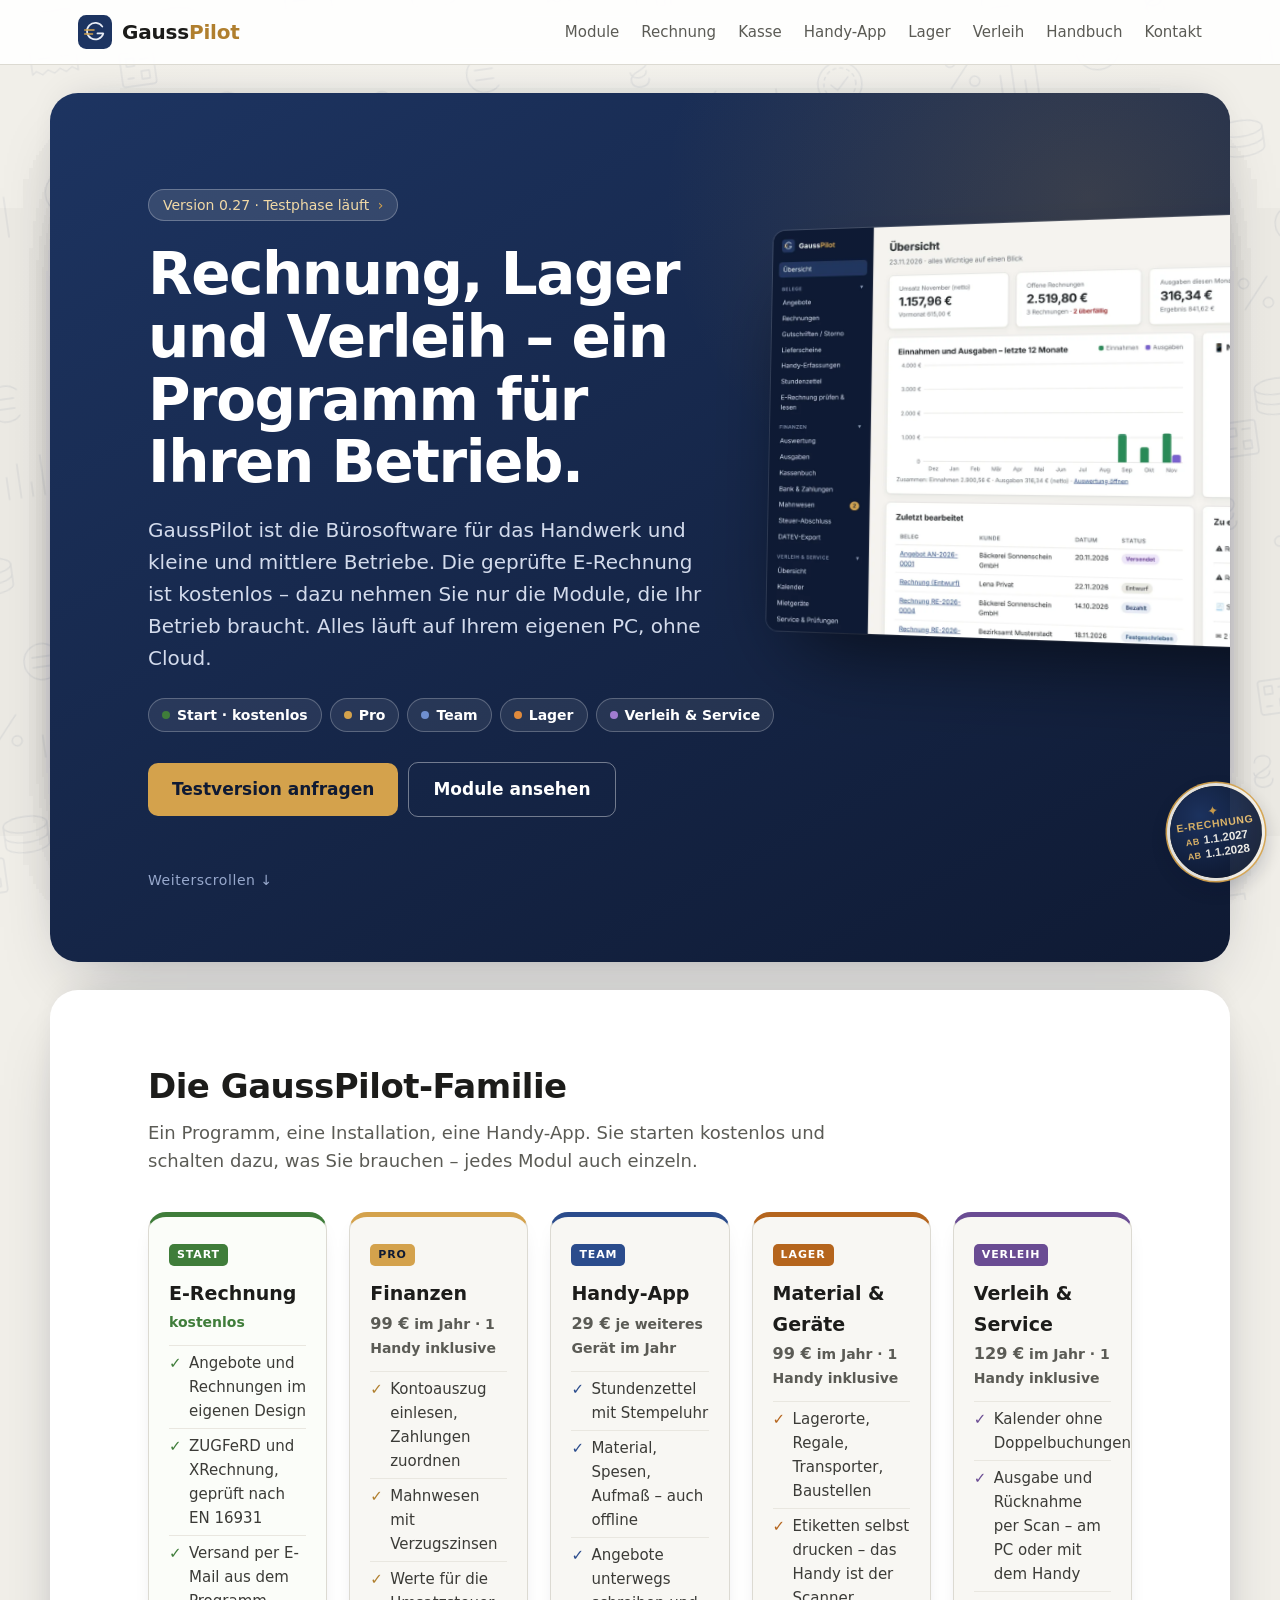
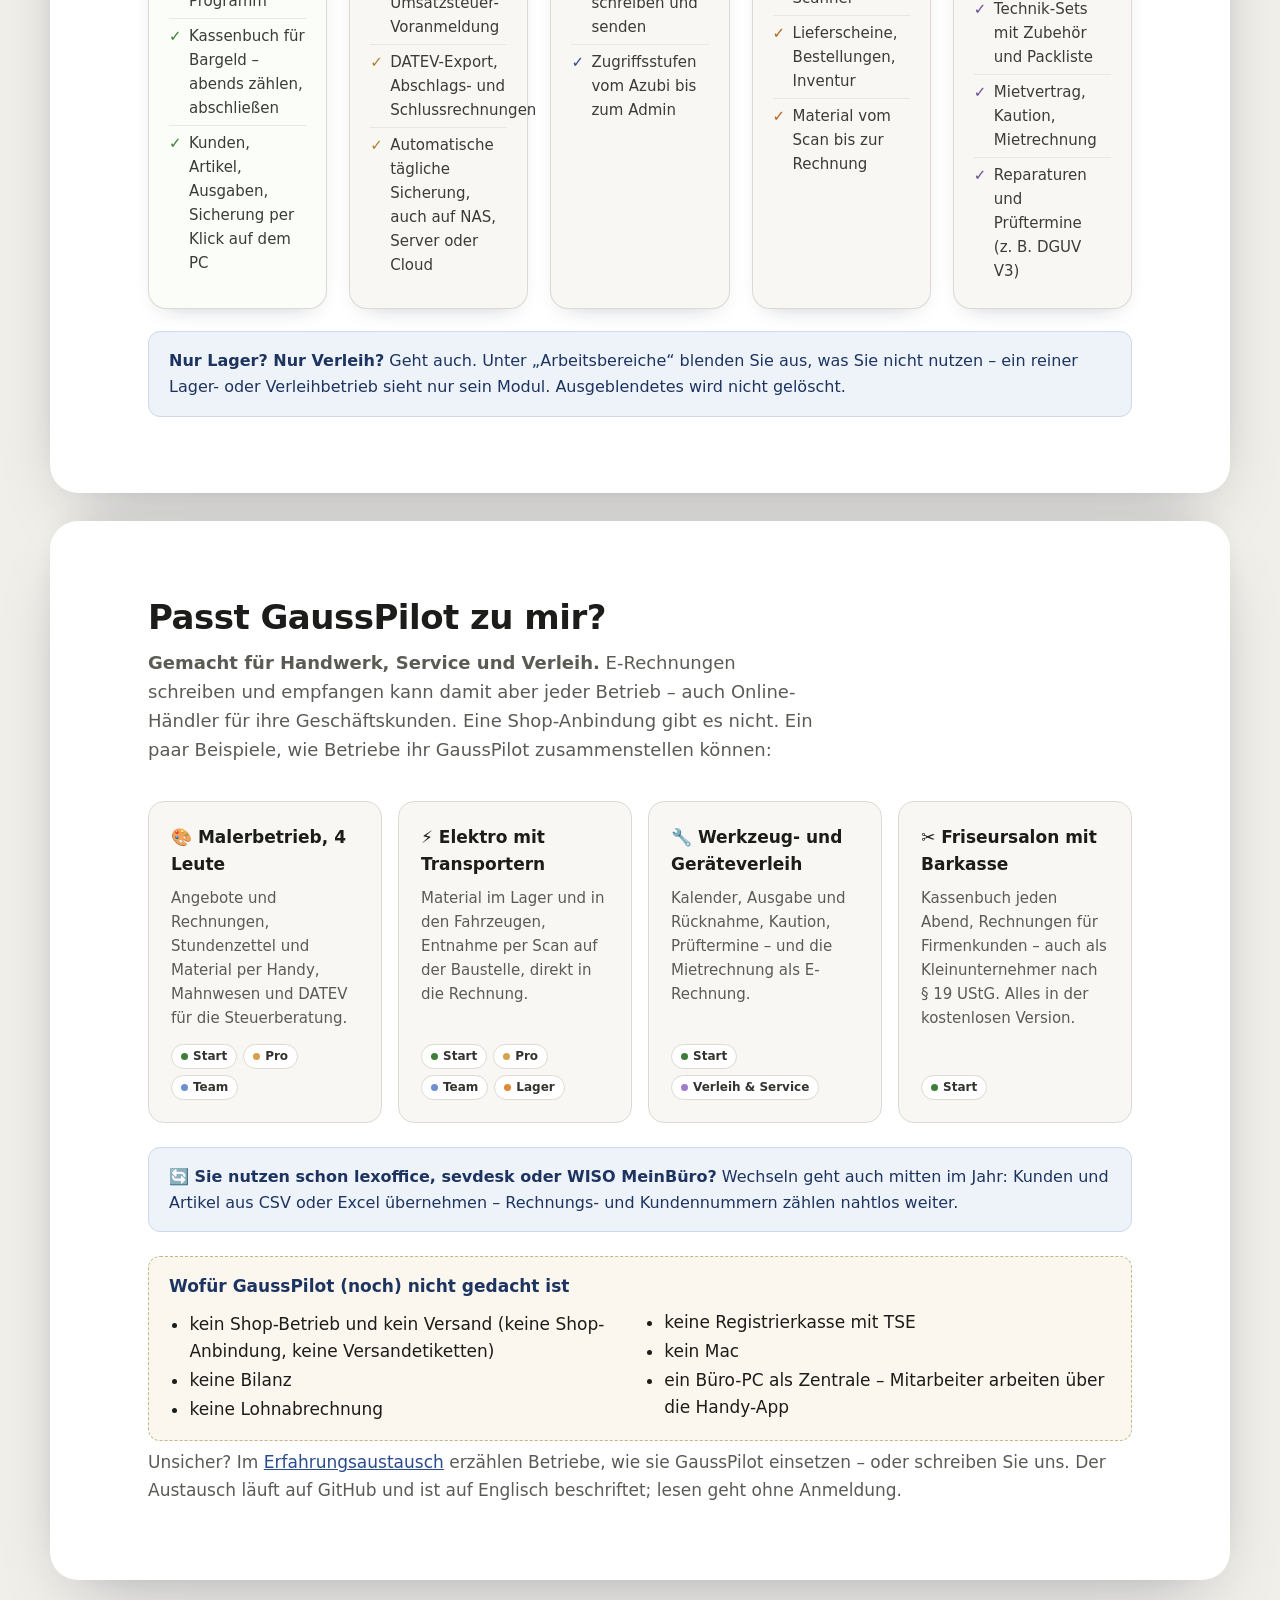
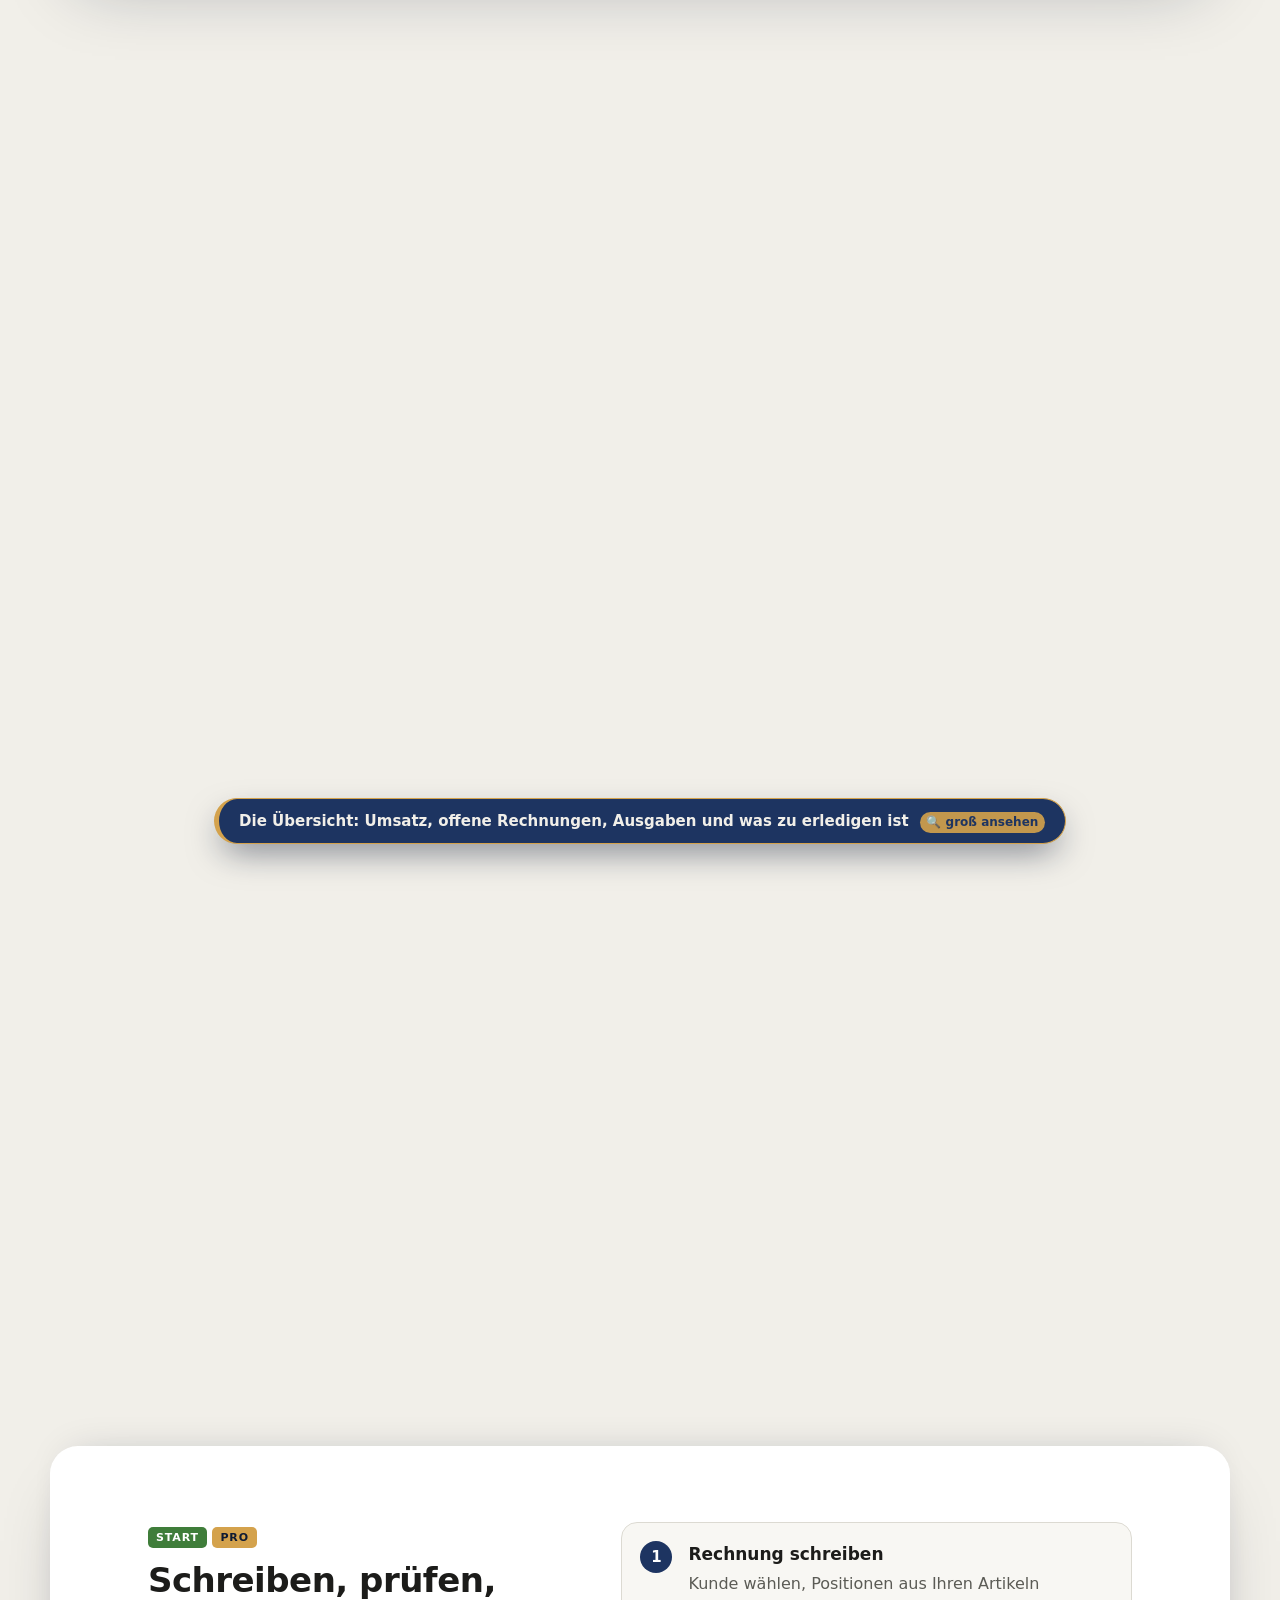
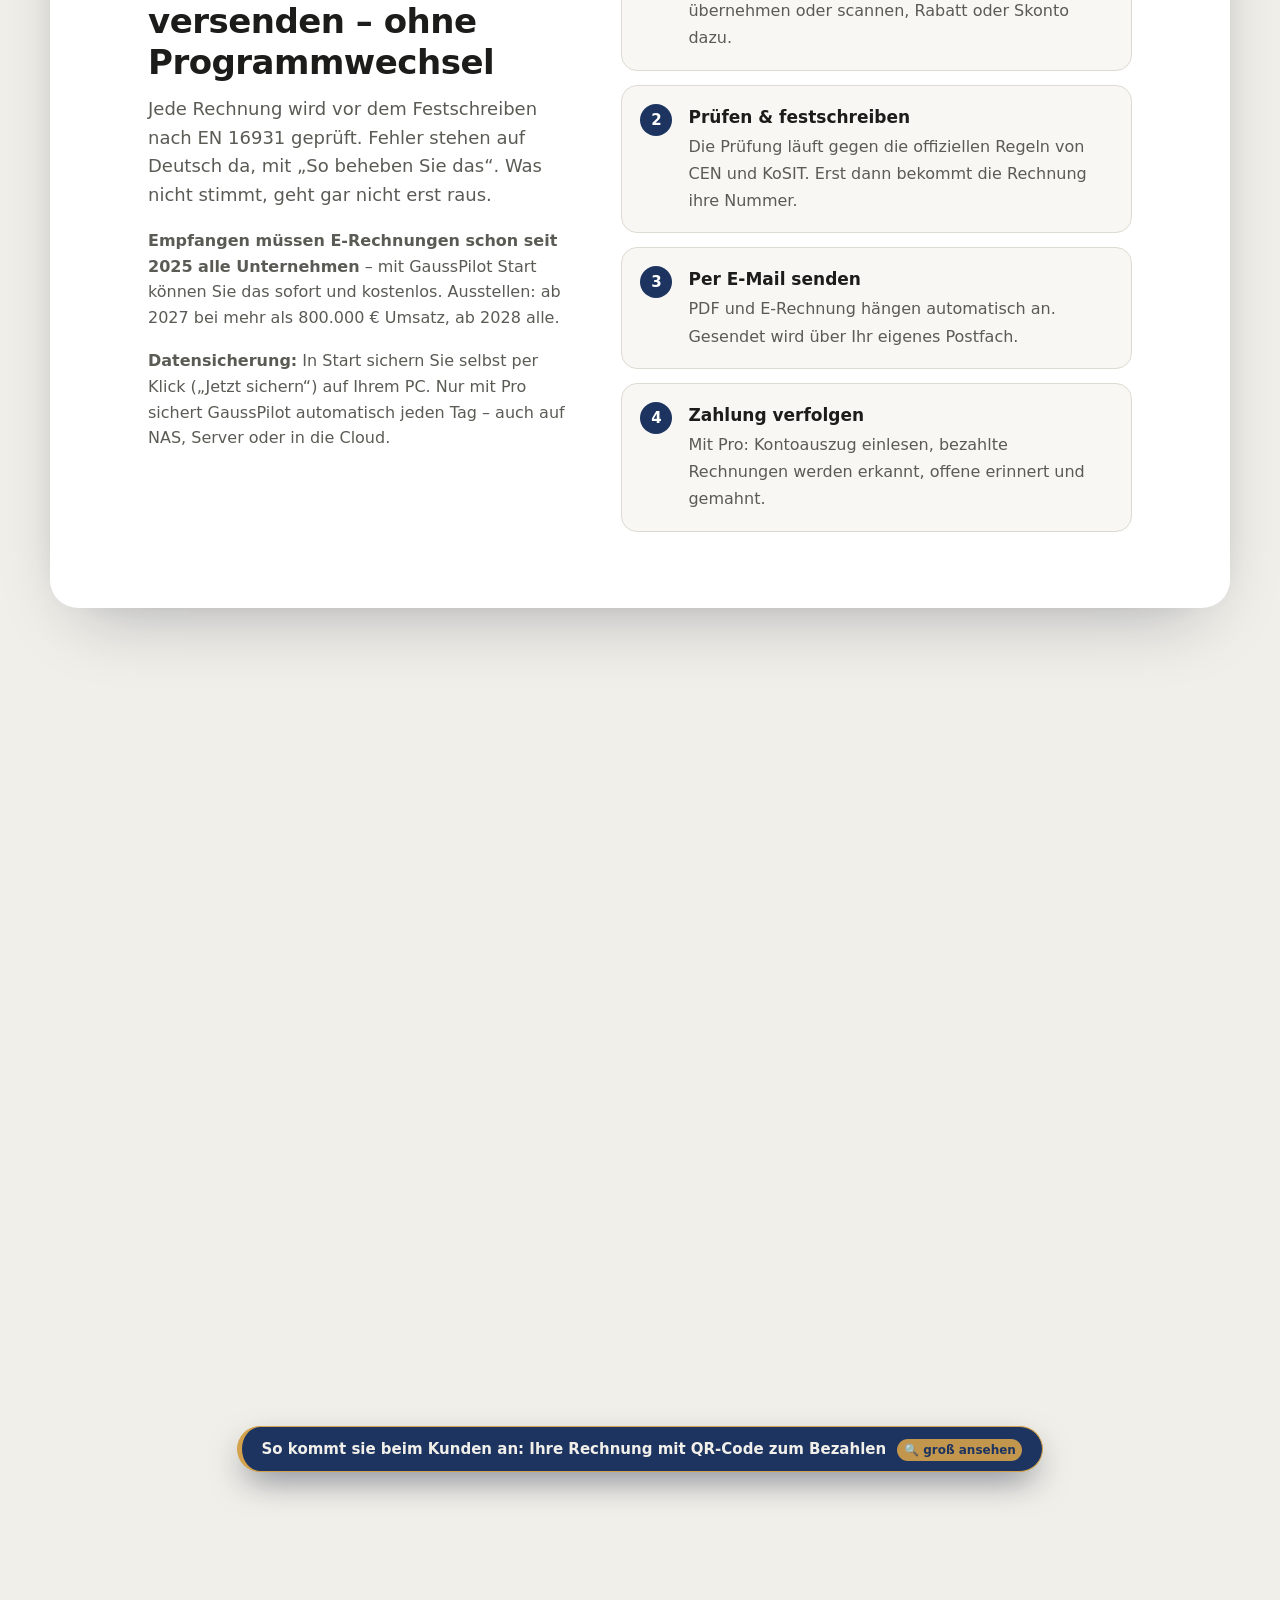
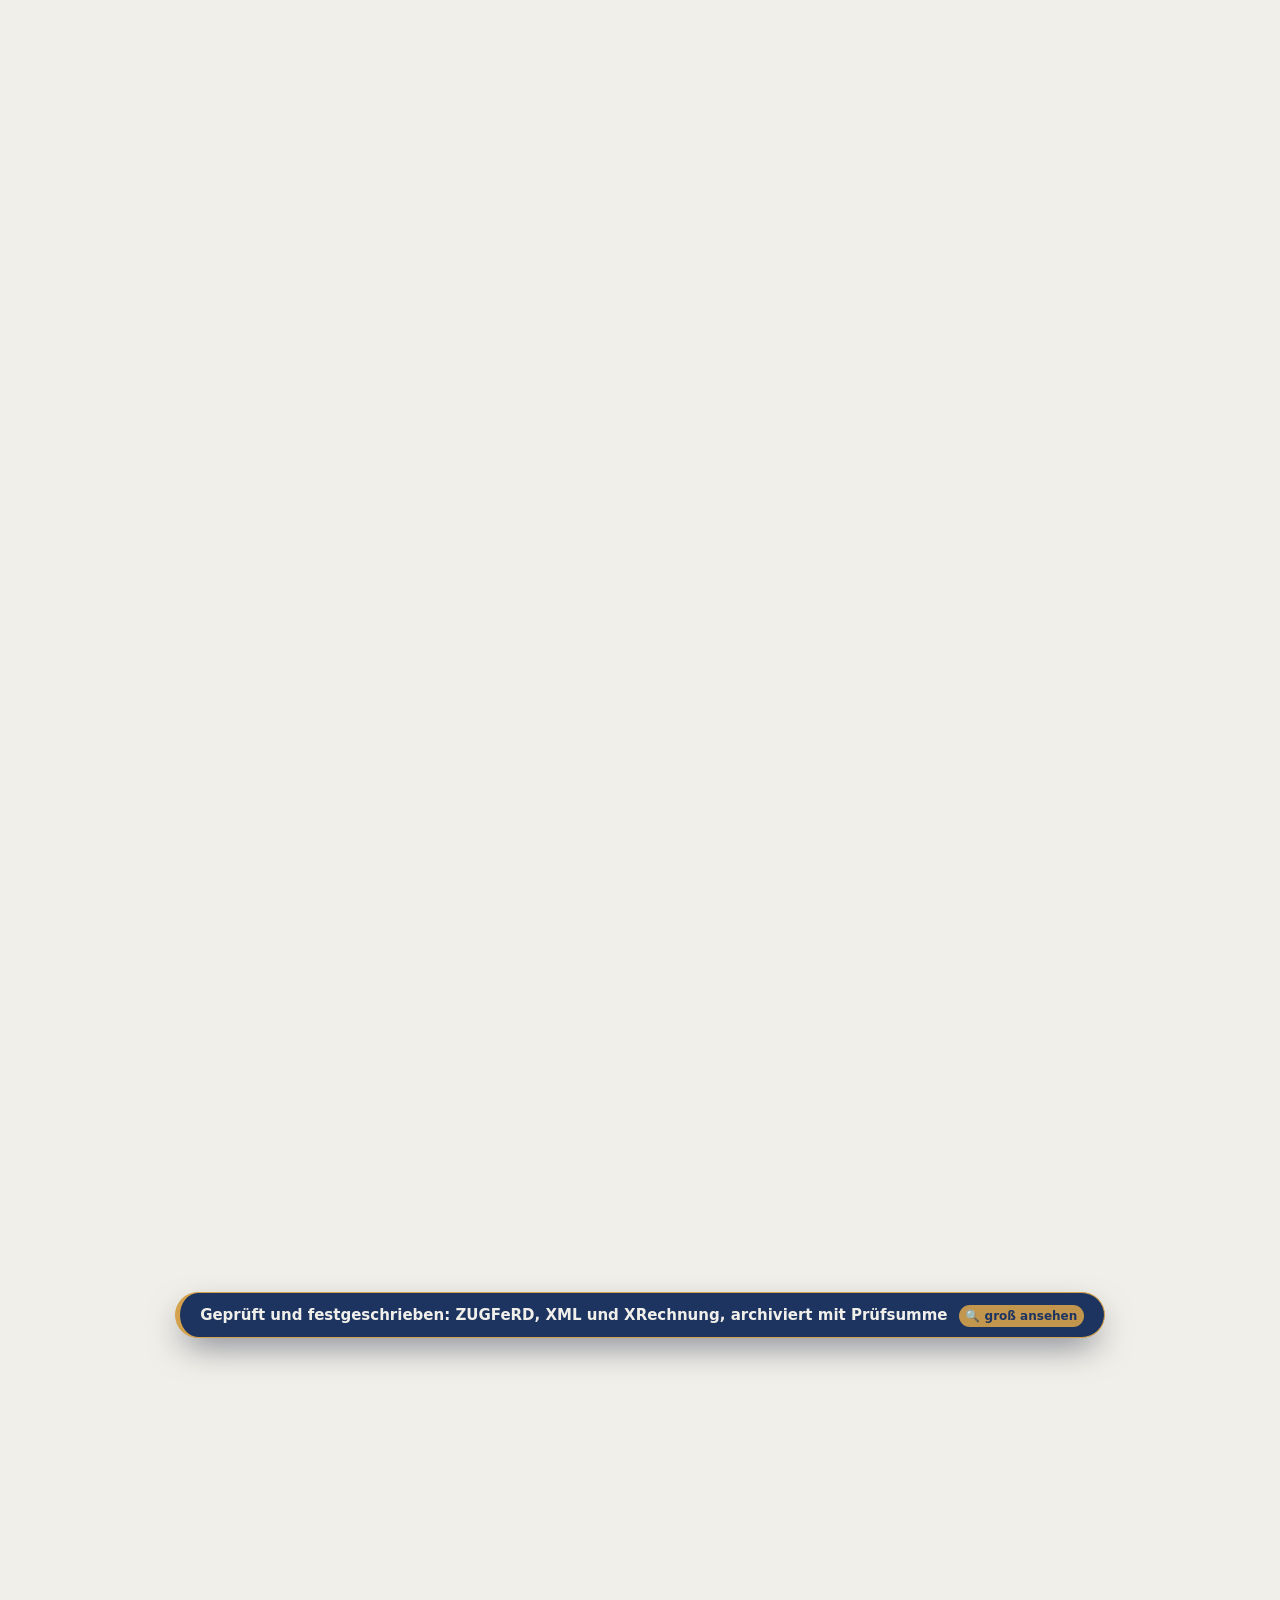
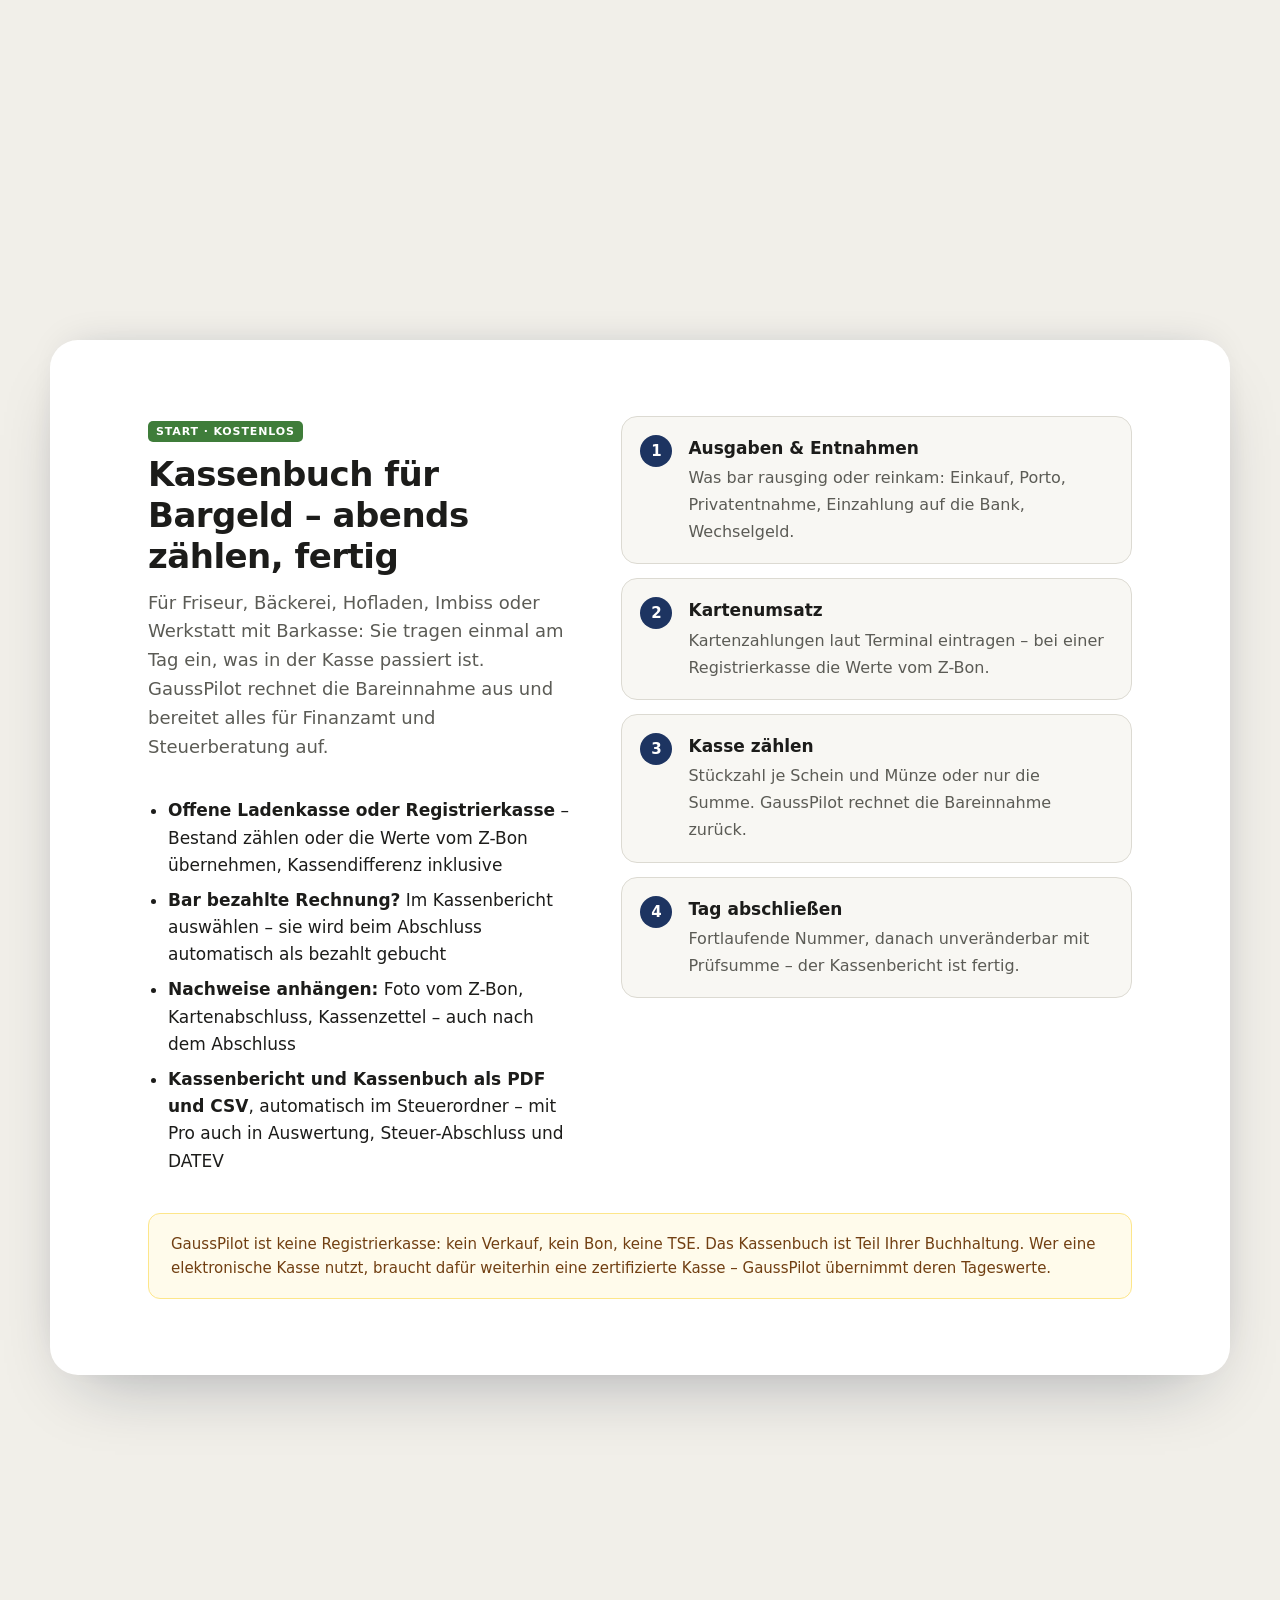
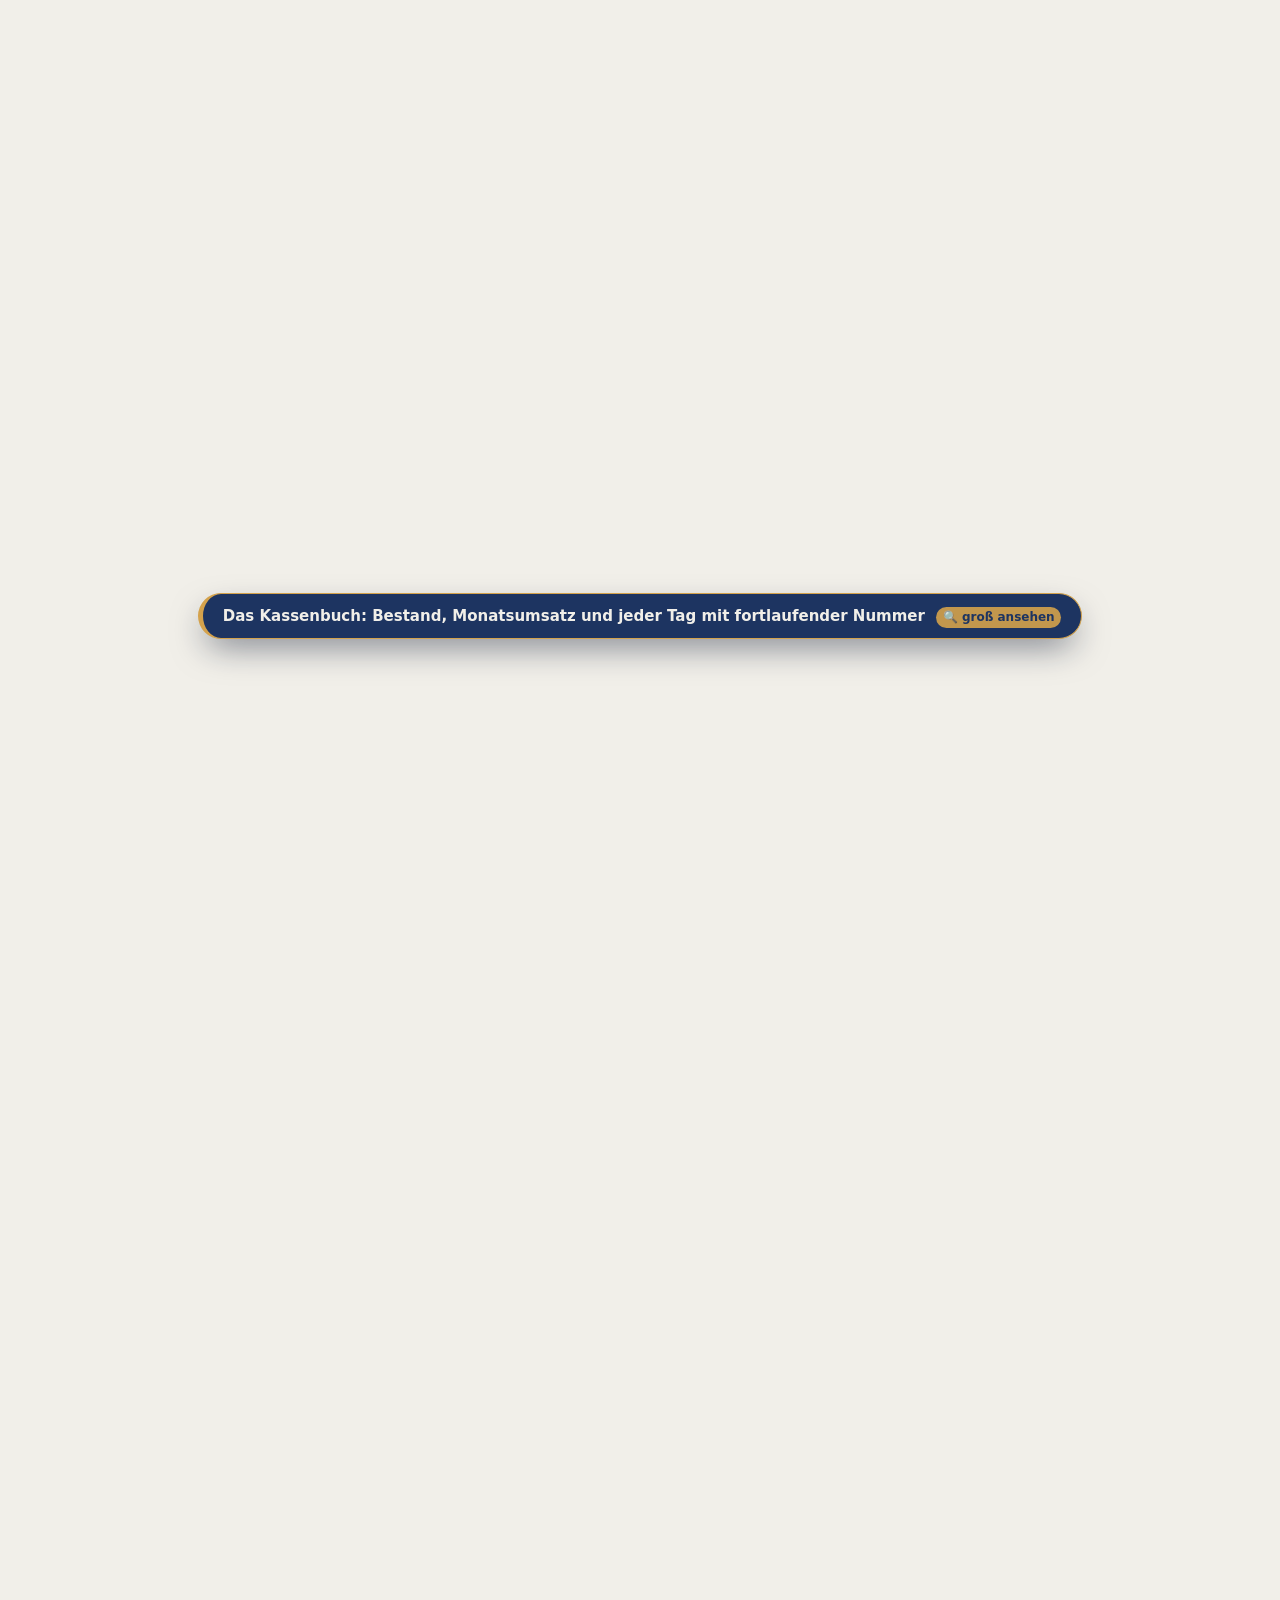
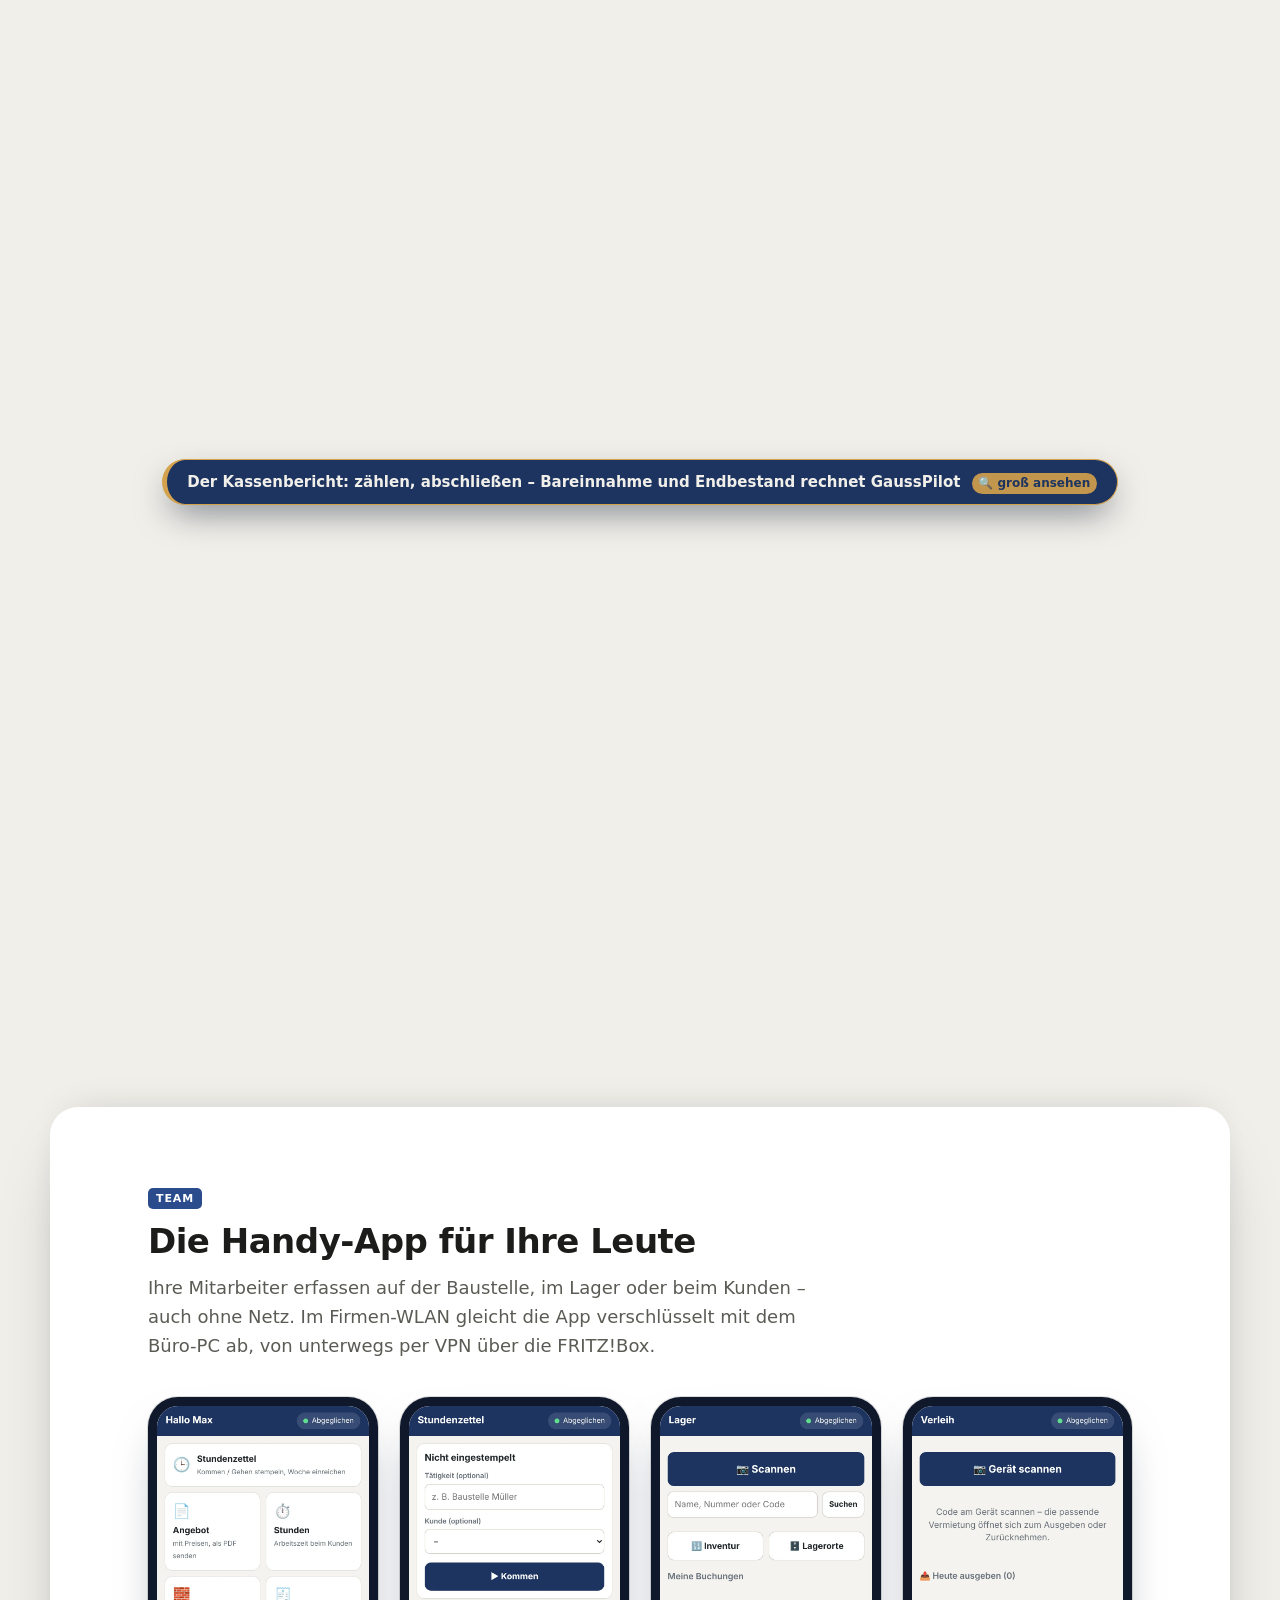
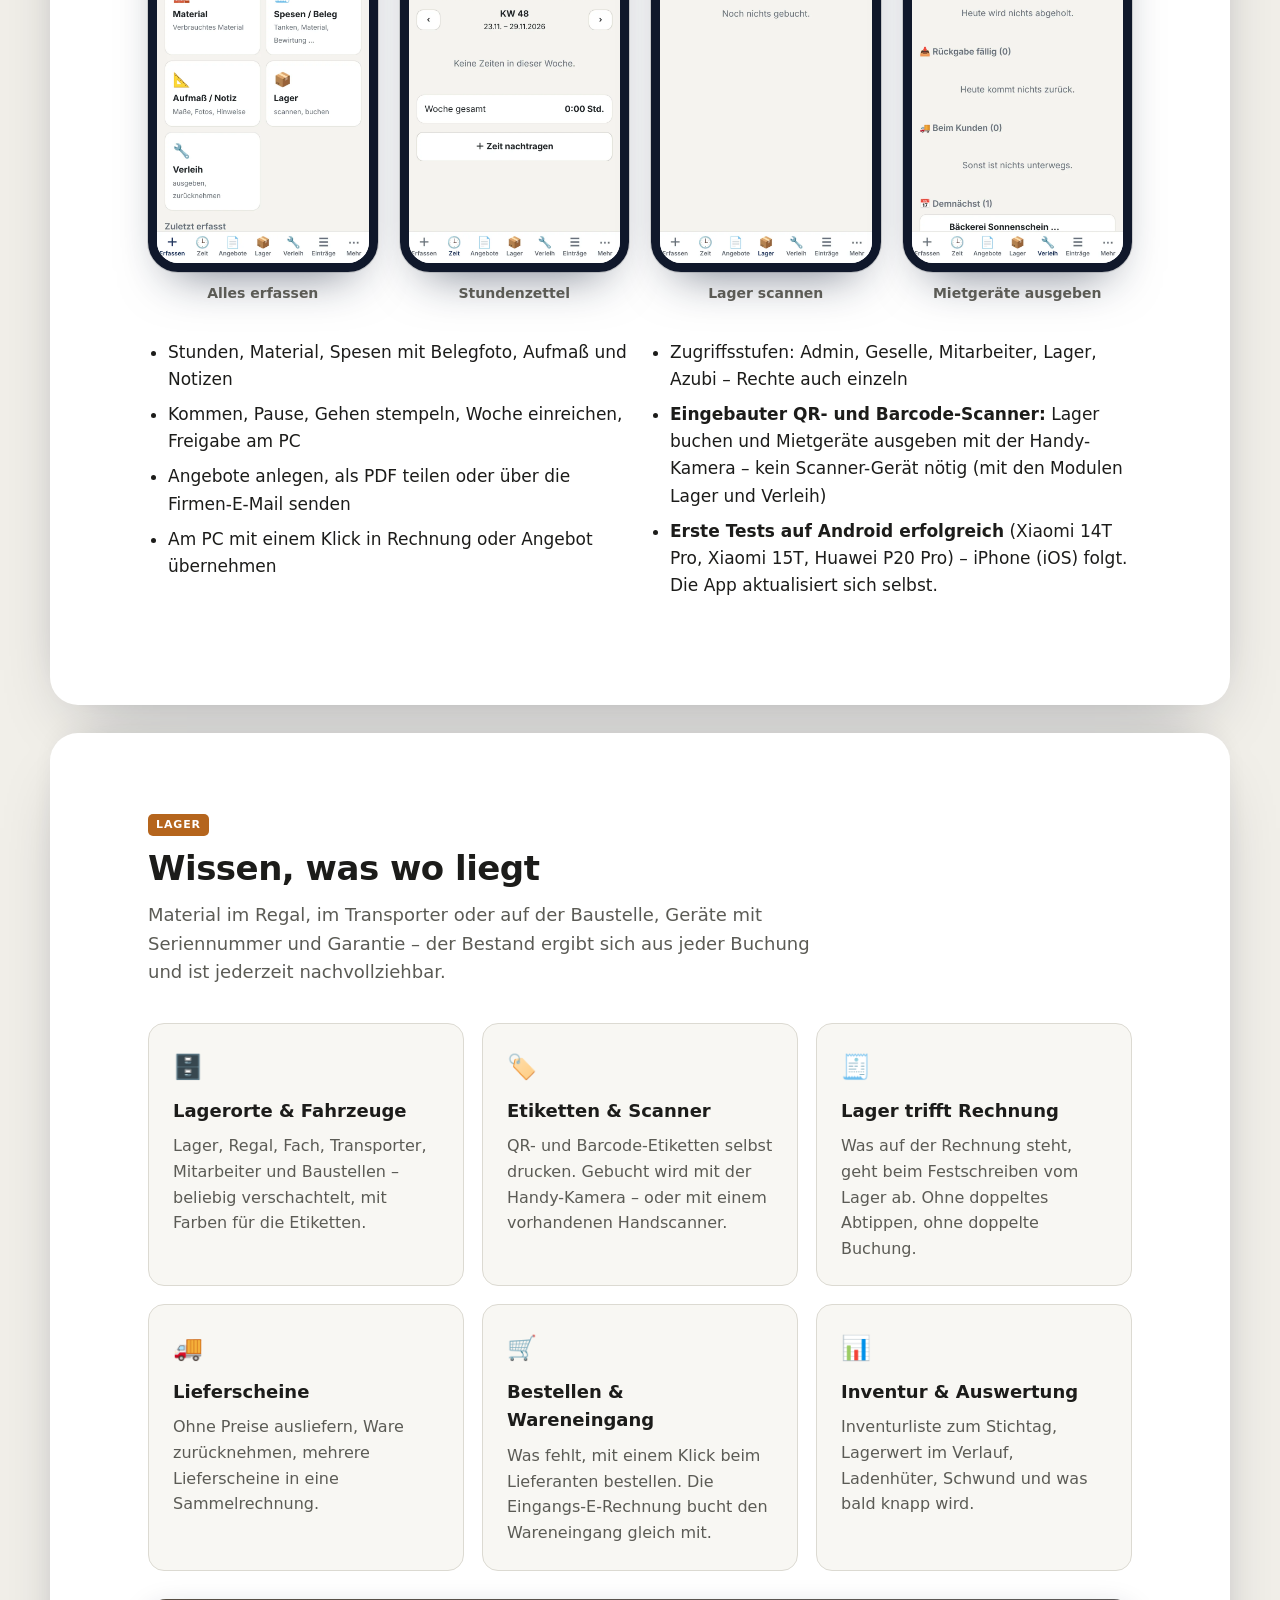
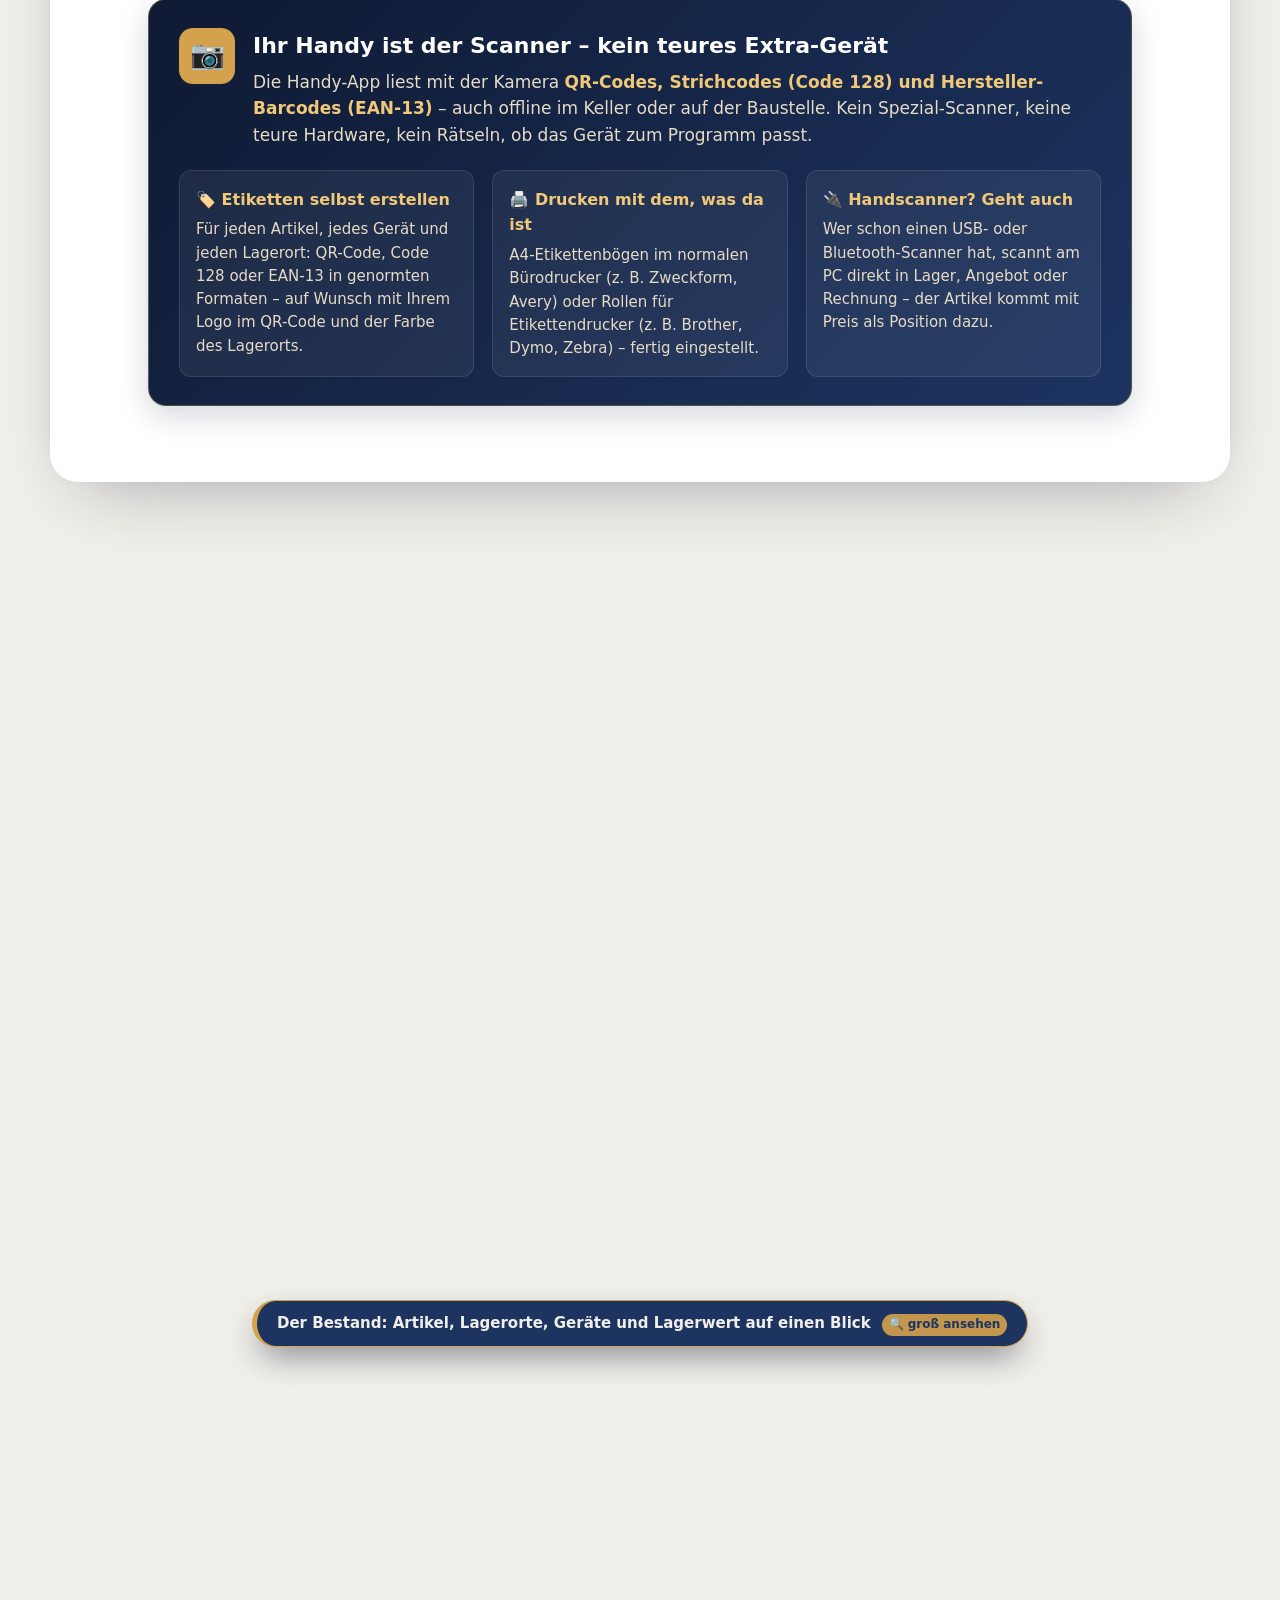
==== commit 775a7e17: "Add files via upload" ====
--- a/index.html
+++ b/index.html
@@ -118,19 +118,19 @@
           <li>Kunden, Artikel, Ausgaben, Sicherung per Klick auf dem PC</li></ul>
       </article>
       <article class="modul m-pro">
-        <span class="tag">PRO</span><h3>Finanzen</h3><p class="preis">die komplette Rechnungssoftware</p>
+        <span class="tag">PRO</span><h3>Finanzen</h3><p class="preis"><b>99 €</b> im Jahr · 1 Handy inklusive</p>
         <ul><li>Kontoauszug einlesen, Zahlungen zuordnen</li><li>Mahnwesen mit Verzugszinsen</li><li>Werte für die Umsatzsteuer-Voranmeldung</li><li>DATEV-Export, Abschlags- und Schlussrechnungen</li><li>Automatische tägliche Sicherung, auch auf NAS, Server oder Cloud</li></ul>
       </article>
       <article class="modul m-team">
-        <span class="tag">TEAM</span><h3>Handy-App</h3><p class="preis">je Gerät</p>
+        <span class="tag">TEAM</span><h3>Handy-App</h3><p class="preis"><b>29 €</b> je weiteres Gerät im Jahr</p>
         <ul><li>Stundenzettel mit Stempeluhr</li><li>Material, Spesen, Aufmaß – auch offline</li><li>Angebote unterwegs schreiben und senden</li><li>Zugriffsstufen vom Azubi bis zum Admin</li></ul>
       </article>
       <article class="modul m-lager">
-        <span class="tag">LAGER</span><h3>Material &amp; Geräte</h3><p class="preis">Warenwirtschaft für den Betrieb</p>
+        <span class="tag">LAGER</span><h3>Material &amp; Geräte</h3><p class="preis"><b>99 €</b> im Jahr · 1 Handy inklusive</p>
         <ul><li>Lagerorte, Regale, Transporter, Baustellen</li><li>Etiketten selbst drucken – das Handy ist der Scanner</li><li>Lieferscheine, Bestellungen, Inventur</li><li>Material vom Scan bis zur Rechnung</li></ul>
       </article>
       <article class="modul m-verleih">
-        <span class="tag">VERLEIH</span><h3>Verleih &amp; Service</h3><p class="preis">Geräte vermieten und warten</p>
+        <span class="tag">VERLEIH</span><h3>Verleih &amp; Service</h3><p class="preis"><b>129 €</b> im Jahr · 1 Handy inklusive</p>
         <ul><li>Kalender ohne Doppelbuchungen</li><li>Ausgabe und Rücknahme per Scan – am PC oder mit dem Handy</li><li>Technik-Sets mit Zubehör und Packliste</li><li>Mietvertrag, Kaution, Mietrechnung</li><li>Reparaturen und Prüftermine (z.&nbsp;B. DGUV V3)</li></ul>
       </article>
     </div>
@@ -341,15 +341,32 @@
     </ol>
     <p class="lead klein"><b>Verlängern:</b> Sie erhalten einen neuen Lizenzschlüssel – danach ist sofort wieder alles freigeschaltet, ohne Datenverlust. <a href="lizenzinfo.html">Alles zur Lizenz im Überblick →</a></p>
     <p class="lead klein"><b>Unser Versprechen:</b> Sollte GaussPilot eingestellt werden, erhalten alle Kunden mit gültiger Lizenz einen Schlüssel ohne Laufzeit – Pro und Module laufen dann dauerhaft weiter.</p>
-    <p class="hinweis">Preise und Laufzeiten nennen wir Ihnen gern auf Anfrage. Während der Testphase gibt es für die ersten 20 Testbetriebe ein besonderes Dankeschön – <button type="button" class="link-knopf" data-oeffne="testinfo">mehr zur Testphase</button>.</p>
+    <h3 class="preise-titel">Preise</h3>
+    <table class="lz-tabelle preise">
+<thead><tr><th>Paket</th><th>Preis je Jahr</th><th>Was enthalten ist</th></tr></thead>
+<tbody>
+<tr><td><b>Start</b></td><td><b>0 €</b> · ohne Laufzeit</td><td>Angebote, Rechnungen, E-Rechnung mit Prüfung, Kassenbuch, Sicherung per Klick</td></tr>
+<tr><td><b>Pro</b></td><td><b>99 €</b></td><td>Bank &amp; Zahlungen, Mahnwesen, Steuer-Abschluss, DATEV, automatische Sicherung · <b>1 Handy inklusive</b></td></tr>
+<tr><td><b>Lager</b></td><td><b>99 €</b></td><td>Lager mit Scanner, Etiketten, Inventur, Lieferscheine · <b>1 Handy inklusive</b></td></tr>
+<tr><td><b>Verleih &amp; Service</b></td><td><b>129 €</b></td><td>Verleih mit Kalender, Sets, Reparatur und Prüftermine · <b>1 Handy inklusive</b></td></tr>
+<tr class="komplett"><td><b>Komplett</b><br><small>Pro + Lager + Verleih</small></td><td><b>249 €</b><br><small>statt 327 €</small></td><td>Alles zusammen · <b>3 Handys inklusive</b></td></tr>
+<tr><td><b>Weiteres Handy</b></td><td><b>29 €</b> je Gerät</td><td>Handy-App für weitere Mitarbeiter</td></tr>
+</tbody></table>
+<p class="preis-info"><b>Einführungspreise</b> je Jahr – Endpreise, gemäß § 19 UStG wird keine Umsatzsteuer berechnet (Kleinunternehmerregelung). Keine automatische Verlängerung, kein Abo-Zwang – Sie verlängern nur, wenn Sie möchten. Mehrjahresrabatt: ab 3 Jahren Laufzeit 10 %, ab 5 Jahren 15 %.</p>
+    <p class="hinweis">Während der Testphase gibt es für die ersten 20 Testbetriebe ein besonderes Dankeschön – <button type="button" class="link-knopf" data-oeffne="testinfo">mehr zur Testphase</button>.</p>
   </div>
 </section>
 
 <section id="support" class="karte-gross">
   <div class="wrap">
-    <span class="tag-klein c-team">SUPPORT</span>
-    <h2>Persönlicher Support – kein Ticketsystem</h2>
-    <p class="lead">Bei GaussPilot schreiben Sie nicht in eine anonyme Warteschlange, sondern direkt an den Menschen, der das Programm baut.</p>
+    <div class="support-kopf">
+      <div>
+        <span class="tag-klein c-team">SUPPORT</span>
+        <h2>Persönlicher Support – kein Ticketsystem</h2>
+        <p class="lead">Bei GaussPilot schreiben Sie nicht in eine anonyme Warteschlange, sondern direkt an den Menschen, der das Programm baut.</p>
+      </div>
+      <figure class="portrait"><img src="bilder/pierre-zwanziger.webp" width="281" height="403" alt="Pierre Zwanziger" loading="lazy"><figcaption><b>Pierre Zwanziger</b>entwickelt GaussPilot und beantwortet Ihre Fragen</figcaption></figure>
+    </div>
     <div class="support-raster">
       <div><h3>✉️ E-Mail-Support</h3><p>Schreiben Sie uns Ihre Frage. Sie bekommen zeitnah eine Antwort – mindestens mit dem nächsten Schritt, wie es weitergeht. Schwerwiegende Probleme haben Vorrang.</p></div>
       <div><h3>🖥️ Hilfe aus der Ferne</h3><p>Bei der Einrichtung oder bei einem Problem schauen wir nach Terminabsprache per <b>RustDesk</b> mit auf Ihren Bildschirm. Sie starten die Sitzung selbst und können sie jederzeit beenden.</p></div>
@@ -506,7 +523,7 @@
     f.addEventListener('click', o);
     f.addEventListener('keydown', function(e){ if (e.key === 'Enter' || e.key === ' ') { e.preventDefault(); o(); } });
   });
-  document.querySelectorAll('.held-bild, main figure img').forEach(function(i){
+  document.querySelectorAll('.held-bild, main figure:not(.portrait) img').forEach(function(i){
     i.classList.add('lupe-ziel'); i.title = 'Klicken zum Vergrößern';
     i.addEventListener('click', function(){ auf(i.currentSrc || i.src, i.alt); });
   });
--- a/style.css
+++ b/style.css
@@ -326,7 +326,7 @@
 .nicht-gedacht li{margin:2px 0;break-inside:avoid}
 @media (max-width:700px){.nicht-gedacht ul{columns:1}}
 /* Anfrage-Formular */
-.anfrage{max-width:620px;margin:18px 0 0;padding:22px 24px;border-radius:16px;background:rgba(255,255,255,.06);border:1px solid rgba(212,162,76,.45);color:#e9edf6}
+.anfrage{max-width:620px;margin:22px auto 0;padding:22px 24px;border-radius:16px;background:rgba(255,255,255,.06);border:1px solid rgba(212,162,76,.45);color:#e9edf6}
 .anfrage h3{margin:0 0 12px;color:#d4a24c}
 .anfrage label{display:block;margin:10px 0;font-size:15px}
 .anfrage input[name=name],.anfrage textarea{display:block;width:100%;box-sizing:border-box;margin-top:5px;padding:10px 12px;border-radius:10px;border:1px solid rgba(233,237,246,.35);background:rgba(255,255,255,.95);color:#1d3461;font:inherit}
@@ -338,3 +338,20 @@
 .anfrage .knopf{margin-top:8px;border:0;cursor:pointer}
 .anfrage-info{font-size:13.5px;opacity:.85;margin:12px 0 0}
 .anfrage-info .link-knopf{color:#d4a24c}
+
+/* Portrait im Support */
+.support-kopf{display:flex;gap:32px;align-items:center;justify-content:space-between}
+.support-kopf>div{flex:1}
+.portrait{flex:0 0 auto;margin:0;text-align:center;width:170px}
+.portrait img{display:block;width:170px;height:auto;border-radius:18px;box-shadow:0 10px 28px rgba(29,52,97,.22);cursor:default}
+.portrait figcaption{font-size:13.5px;line-height:1.35;color:#5b6475;margin-top:10px}
+.portrait figcaption b{display:block;color:#1d3461;font-size:15px}
+@media (max-width:700px){.support-kopf{flex-direction:column-reverse;align-items:center;text-align:center}.portrait{width:140px}.portrait img{width:140px}}
+
+/* Preistabelle */
+.preise-titel{margin:30px 0 6px;color:#1d3461}
+.lz-tabelle.preise td:nth-child(2){color:#1d3461;font-size:16px}
+.lz-tabelle.preise small{color:#7a5a1e;font-size:12.5px}
+.lz-tabelle.preise tr.komplett td{background:#d4a24c1f}
+.preis-info{font-size:14.5px;color:#5b6475;margin:4px 0 14px}
+.modul .preis b{font-size:1.15em}
